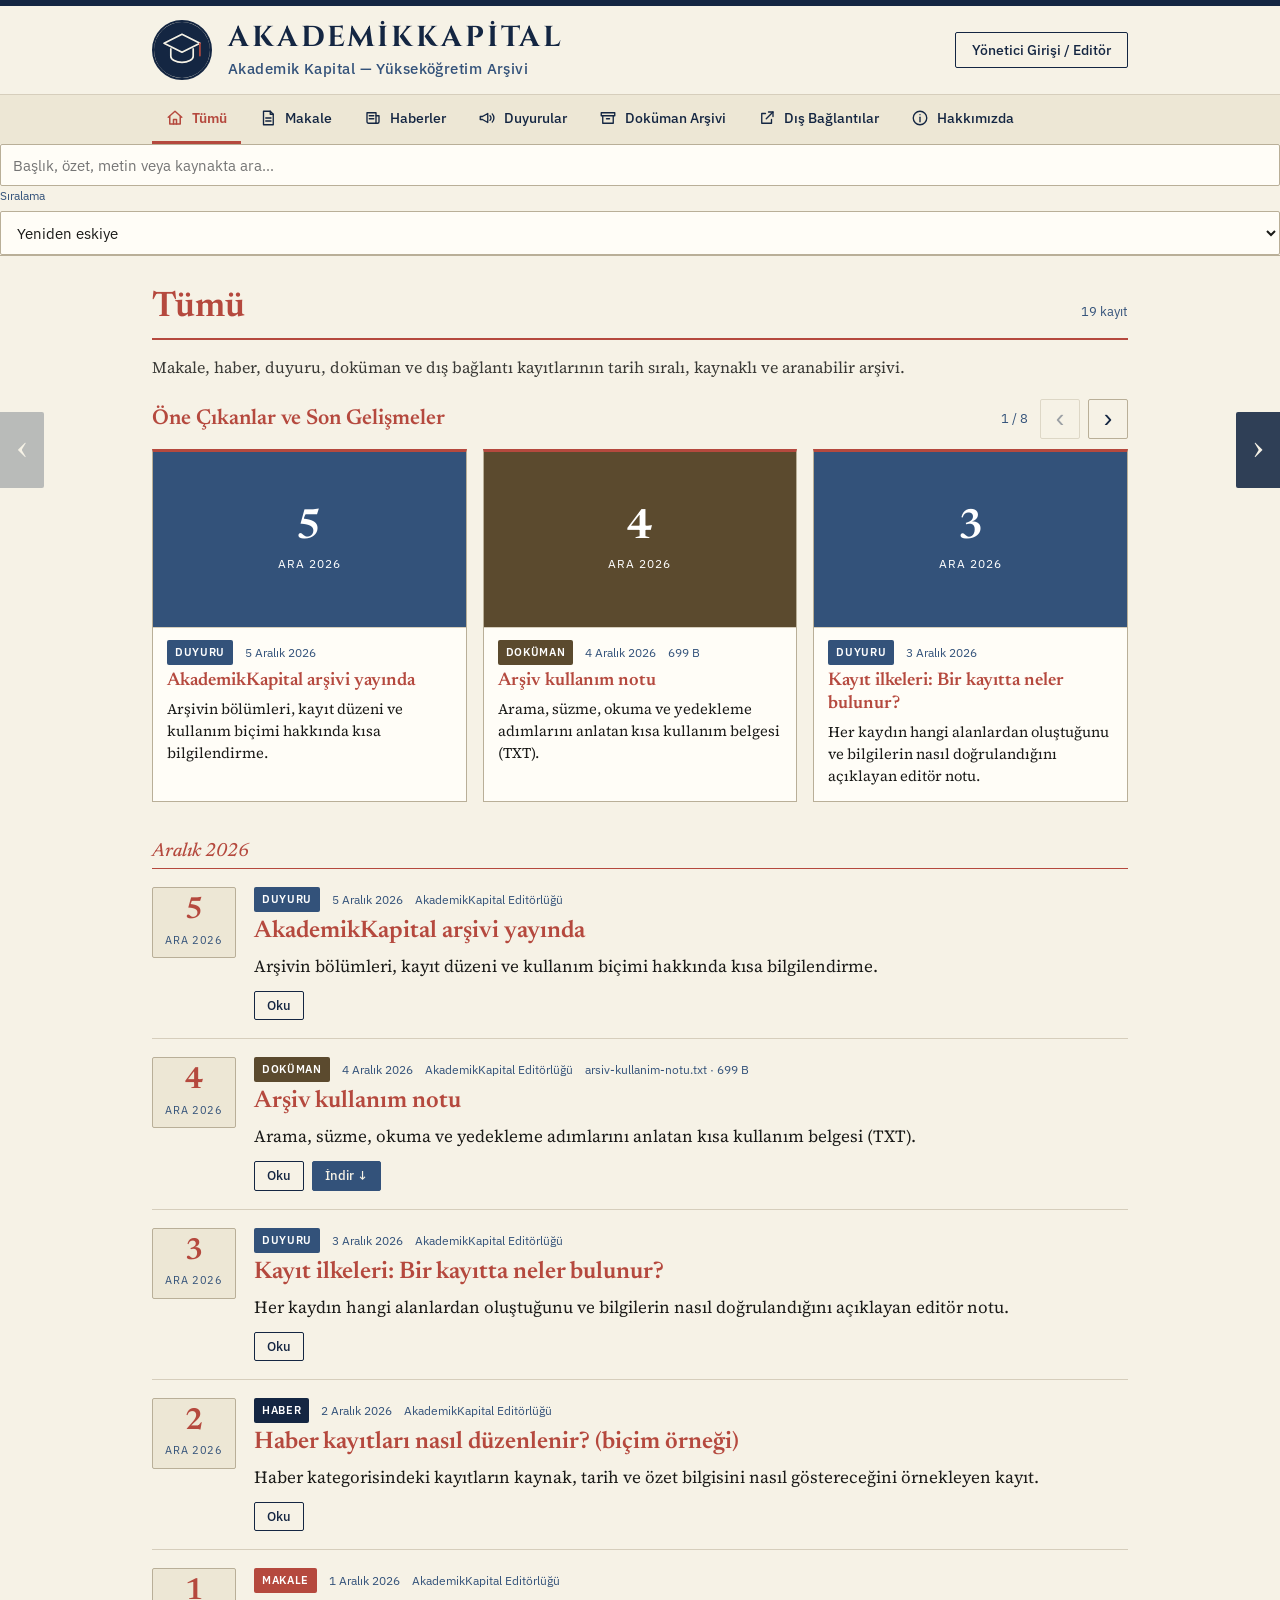
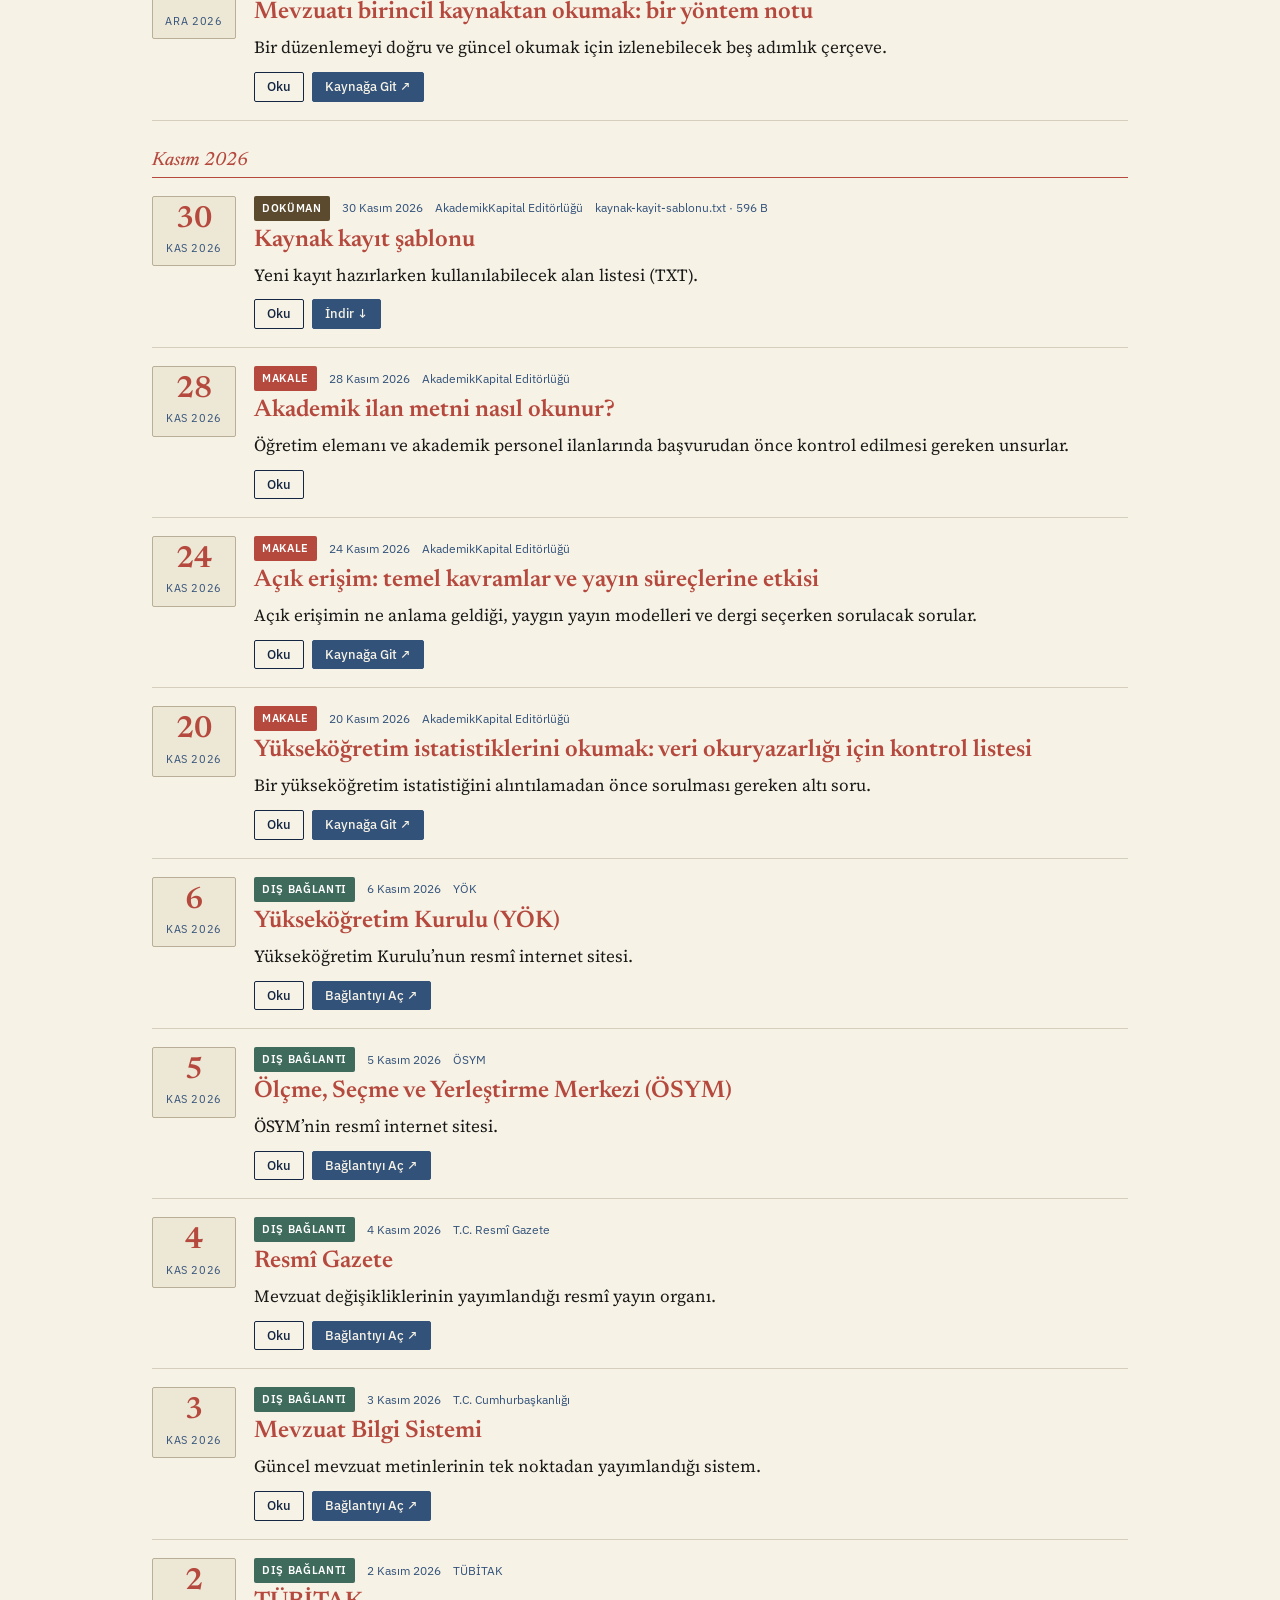
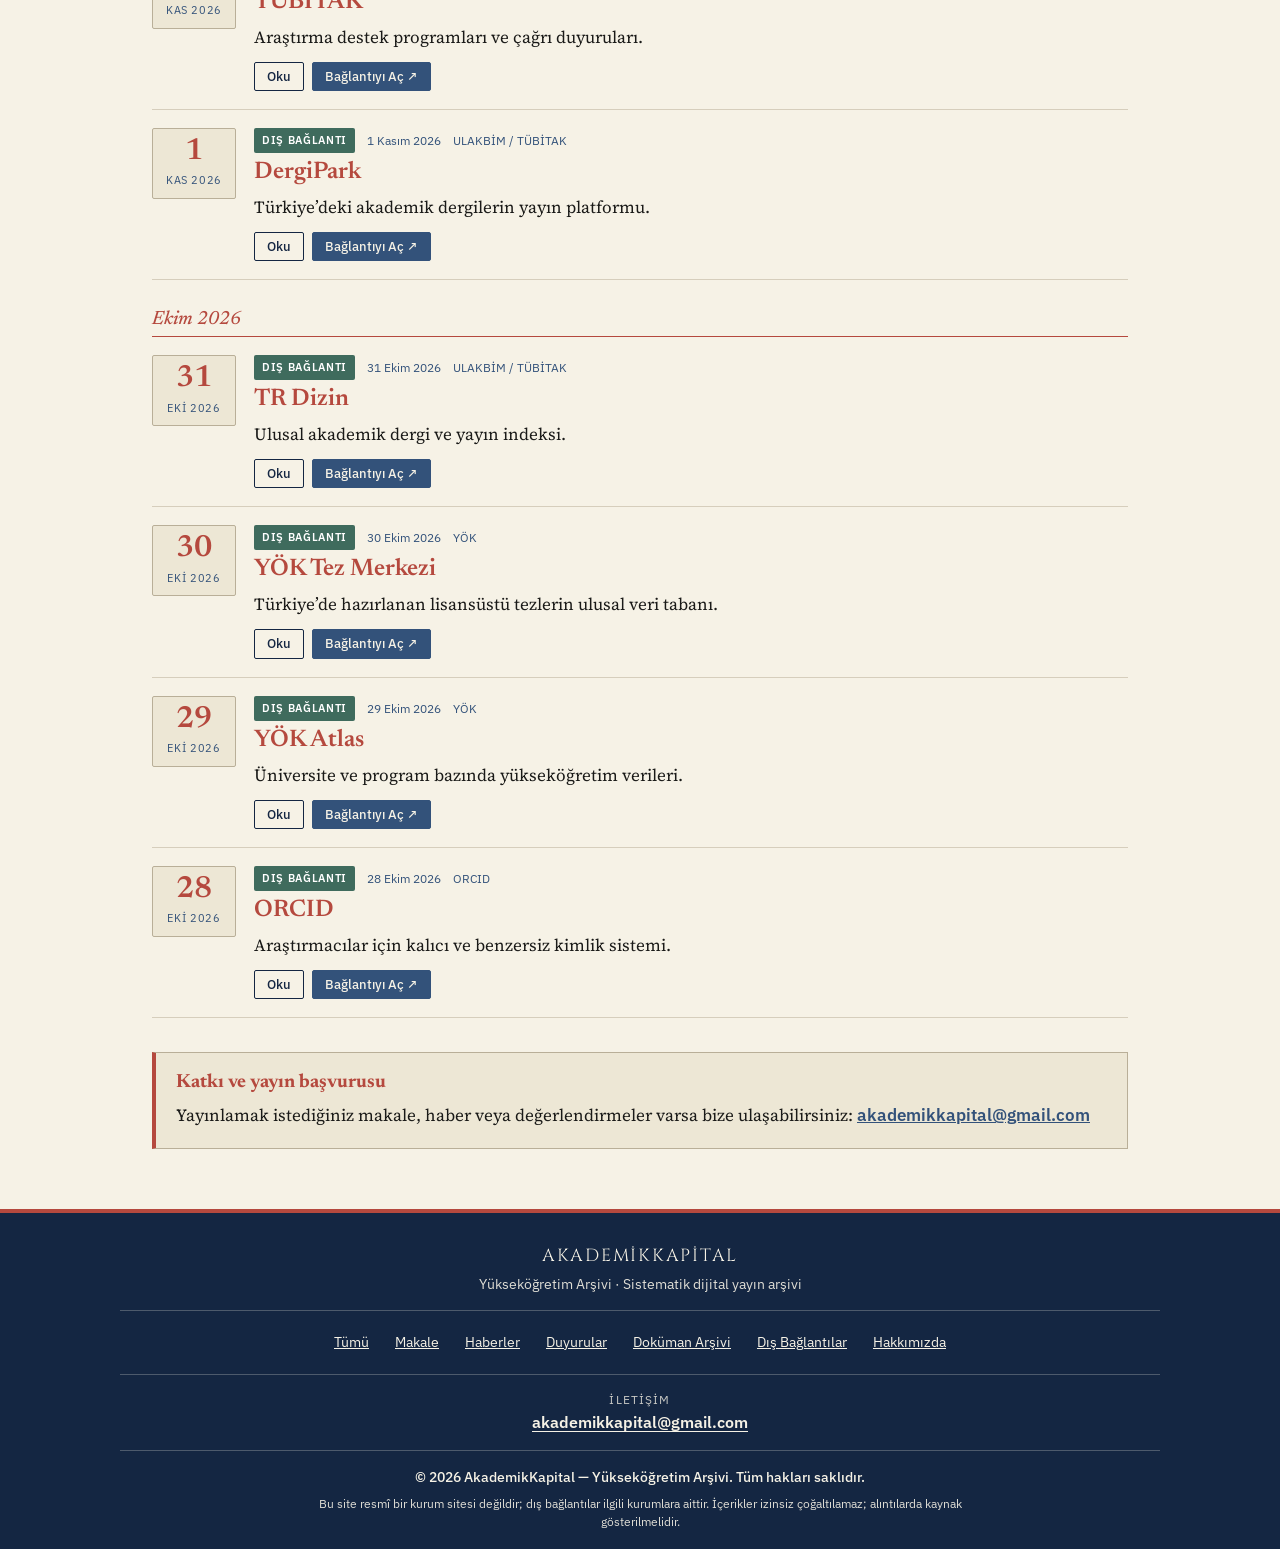
==== index.html @ 2c70e8fa "Update index.html with Google Tag Manager and content changes Updated meta description and removed '" ====
<!DOCTYPE html>
<html lang="tr">

<head>
    <meta charset="UTF-8">
    <meta name="viewport" content="width=device-width, initial-scale=1">
    <title>AkademikKapital — Yükseköğretim Arşivi</title>
    <meta name="description"
        content="Türkiye ve dünyadaki yükseköğretim politikalarını, YÖK ve ÖSYM düzenlemelerini, üniversite verilerini ve akademik kariyer duyurularını bir araya getiren dijital yayın arşivi.">
    <meta name="theme-color" content="#142642">

    <!-- Google Tag Manager & gtag -->
    <script async src="https://www.googletagmanager.com/gtm.js?id=GTM-WHXDFV85"></script>
    <script>
        window.dataLayer = window.dataLayer || [];
        function gtag() { dataLayer.push(arguments); }
        gtag('js', new Date());
        gtag('config', 'GTM-WHXDFV85');
    </script>

    <link rel="preconnect" href="https://fonts.googleapis.com">
    <link rel="preconnect" href="https://fonts.gstatic.com" crossorigin>
    <link
        href="https://fonts.googleapis.com/css2?family=Cinzel:wght@500;600;700&family=IBM+Plex+Sans:wght@400;500;600&family=Newsreader:ital,opsz,wght@0,6..72,400;0,6..72,500;0,6..72,600;0,6..72,700;1,6..72,400;1,6..72,500&family=Source+Serif+4:ital,opsz,wght@0,8..60,400;0,8..60,600;1,8..60,400&display=swap"
        rel="stylesheet">
    <link rel="stylesheet" href="style.css">
</head>

<body>
    <a class="skip-link" href="#main">İçeriğe geç</a>

    <!-- Simge takımı -->
    <svg class="icon-sprite" width="0" height="0" aria-hidden="true" focusable="false">
        <symbol id="i-home" viewBox="0 0 24 24"><path d="M3 11l9-8 9 8"/><path d="M5 10v10h14V10"/><path d="M10 20v-6h4v6"/></symbol>
        <symbol id="i-article" viewBox="0 0 24 24"><path d="M6 3h9l4 4v14H6z"/><path d="M15 3v4h4"/><path d="M9 12h7M9 16h7"/></symbol>
        <symbol id="i-news" viewBox="0 0 24 24"><path d="M4 5h12v14H6a2 2 0 0 1-2-2z"/><path d="M16 9h4v8a2 2 0 0 1-2 2h-2"/><path d="M7 9h6M7 13h6"/></symbol>
        <symbol id="i-announce" viewBox="0 0 24 24"><path d="M3 10v4h3l7 4V6l-7 4z"/><path d="M16 9a4 4 0 0 1 0 6"/><path d="M19 6.5a8 8 0 0 1 0 11"/></symbol>
        <symbol id="i-archive" viewBox="0 0 24 24"><path d="M3 5h18v4H3z"/><path d="M5 9v10h14V9"/><path d="M10 13h4"/></symbol>
        <symbol id="i-link" viewBox="0 0 24 24"><path d="M14 4h6v6"/><path d="M20 4l-9 9"/><path d="M18 14v5H5V6h5"/></symbol>
        <symbol id="i-info" viewBox="0 0 24 24"><circle cx="12" cy="12" r="9"/><path d="M12 11v6"/><path d="M12 7.5v.01"/></symbol>
    </svg>

    <!-- Sabit Üst Alan: Marka + Sosyal + Giriş + Kategori Menüsü + Sabit Arama/Sıralama -->
    <header class="site-header">
        <div class="header-inner">
            <div class="brand">
                <img id="siteLogo" class="brand-logo" alt="AkademikKapital logosu"
                    src="data:image/svg+xml;utf8,%3Csvg xmlns='http://www.w3.org/2000/svg' viewBox='0 0 100 100'%3E%3Crect width='100' height='100' fill='%23142642'/%3E%3Cpath d='M50 22 18 38l32 16 32-16z' fill='none' stroke='%23F6F2E6' stroke-width='3' stroke-linejoin='round'/%3E%3Cpath d='M30 47v14c0 6 9 11 20 11s20-5 20-11V47' fill='none' stroke='%23F6F2E6' stroke-width='3'/%3E%3Cpath d='M82 38v22' stroke='%23B5493E' stroke-width='3' stroke-linecap='round'/%3E%3C/svg%3E">
                <div class="brand-text">
                    <h1 class="brand-title">AKADEMİKKAPİTAL</h1>
                    <p class="brand-sub">Akademik Kapital — Yükseköğretim Arşivi</p>
                </div>
            </div>

            <div class="header-actions">
                <section id="headerSocial" class="social-bar social-bar-header" aria-label="Bizi Takip Edin" hidden>
                    <span class="social-heading">Bizi Takip Edin</span>
                    <div id="headerSocialLinks" class="social-links"></div>
                </section>
                <button id="adminBtn" class="btn btn-outline" type="button">Yönetici Girişi / Editör</button>
                <button id="menuToggle" class="menu-toggle" type="button" aria-label="Menüyü aç/kapat"
                    aria-expanded="false" aria-controls="mainNav">
                    <span></span><span></span><span></span>
                </button>
            </div>
        </div>

        <nav class="main-nav" id="mainNav" aria-label="Kategoriler">
            <ul>
                <li><a href="#tumu" data-filter="tumu"><svg class="nav-icon" aria-hidden="true" focusable="false"><use href="#i-home"/></svg><span>Tümü</span></a></li>
                <li><a href="#makale" data-filter="makale"><svg class="nav-icon" aria-hidden="true" focusable="false"><use href="#i-article"/></svg><span>Makale</span></a></li>
                <li><a href="#haberler" data-filter="haberler"><svg class="nav-icon" aria-hidden="true" focusable="false"><use href="#i-news"/></svg><span>Haberler</span></a></li>
                <li><a href="#duyurular" data-filter="duyurular"><svg class="nav-icon" aria-hidden="true" focusable="false"><use href="#i-announce"/></svg><span>Duyurular</span></a></li>
                <li><a href="#dokuman" data-filter="dokuman"><svg class="nav-icon" aria-hidden="true" focusable="false"><use href="#i-archive"/></svg><span>Doküman Arşivi</span></a></li>
                <li><a href="#baglanti" data-filter="baglanti"><svg class="nav-icon" aria-hidden="true" focusable="false"><use href="#i-link"/></svg><span>Dış Bağlantılar</span></a></li>
                <li><a href="#hakkimizda" data-filter="hakkimizda"><svg class="nav-icon" aria-hidden="true" focusable="false"><use href="#i-info"/></svg><span>Hakkımızda</span></a></li>
            </ul>
        </nav>

        <!-- Üst kısımda sabit arama ve sıralama çubuğu -->
        <div class="header-searchbar" role="region" aria-label="Hızlı arama ve sıralama">
            <div class="header-searchbar-inner">
                <label class="search">
                    <span class="sr-only">Arşivde ara</span>
                    <input id="searchInput" type="search" placeholder="Başlık, özet, metin veya kaynakta ara…"
                        autocomplete="off">
                </label>
                <label class="sort">
                    <span>Sıralama</span>
                    <select id="sortSelect">
                        <option value="desc">Yeniden eskiye</option>
                        <option value="asc">Eskiden yeniye</option>
                    </select>
                </label>
            </div>
        </div>
    </header>

    <div id="storageWarning" class="storage-warning" role="status" hidden>
        Tarayıcı depolaması kullanılamıyor (özel gezinti olabilir). Yaptığınız değişiklikler sayfa kapatılınca kaybolur.
    </div>

    <noscript>
        <p class="storage-warning">Bu arşivi görüntülemek için tarayıcınızda JavaScript etkin olmalıdır.</p>
    </noscript>

    <main id="main" class="page">
        <!-- Arşiv görünümü -->
        <section id="viewArchive" aria-labelledby="listTitle">
            <div class="section-head">
                <h2 id="listTitle">Tümü</h2>
                <span id="listCount" class="count" aria-live="polite"></span>
            </div>
            <p id="listDesc" class="section-desc"></p>

            <!-- Ana sayfa: öne çıkanlar / son gelişmeler -->
            <section id="featured" class="featured" aria-labelledby="featuredTitle" hidden>
                <div class="featured-head">
                    <h3 id="featuredTitle">Öne Çıkanlar ve Son Gelişmeler</h3>
                    <div class="featured-nav">
                        <span id="featuredPos" class="featured-pos"></span>
                        <button type="button" id="featPrev" class="icon-btn" aria-label="Önceki kayıtlar"
                            aria-controls="featuredTrack">‹</button>
                        <button type="button" id="featNext" class="icon-btn" aria-label="Sonraki kayıtlar"
                            aria-controls="featuredTrack">›</button>
                    </div>
                </div>
                <div id="featuredTrack" class="featured-track" role="region"
                    aria-label="En son kayıtlar; yatay kaydırılabilir" tabindex="0"></div>
            </section>

            <div id="yearChips" class="chips" role="group" aria-label="Yıla göre filtrele"></div>

            <div id="contentList" class="content-list"></div>

            <p id="emptyState" class="empty" hidden>Bu görünümde gösterilecek kayıt bulunamadı.</p>

            <!-- Makale / Haberler / Tümü görünümlerinin altındaki çağrı -->
            <aside id="ctaPublish" class="cta" aria-labelledby="ctaTitle" hidden>
                <h3 id="ctaTitle">Katkı ve yayın başvurusu</h3>
                <p>Yayınlamak istediğiniz makale, haber veya değerlendirmeler varsa bize ulaşabilirsiniz:
                    <a href="mailto:akademikkapital@gmail.com?subject=Yay%C4%B1n%20talebi">akademikkapital@gmail.com</a></p>
            </aside>
        </section>

        <!-- Hakkımızda görünümü -->
        <section id="viewAbout" class="about" aria-labelledby="aboutTitle" hidden>
            <div class="section-head">
                <h2 id="aboutTitle">Hakkımızda</h2>
            </div>
            <p class="about-lead">AkademikKapital; Türkiye ve dünyadaki yükseköğretim politikalarını, YÖK ve ÖSYM
                düzenlemelerini, üniversite verilerini, akademik kariyer duyurularını ve derinlikli araştırma
                dosyalarını bir araya getiren sistematik bir dijital yayın arşividir. Yükseköğretim alanındaki mevzuat
                değişikliklerini, istatistiksel verileri ve küresel politika eğilimlerini birincil kaynaklara dayanarak
                inceler; karmaşık metinleri akademi mensupları, lisansüstü araştırmacılar ve öğrenciler için anlaşılır,
                doğrulanmış ve kalıcı bir referans kaynağına dönüştürürüz.</p>

            <h3 class="about-heading">Amaç ve kapsam</h3>
            <p class="about-text">Arşivin amacı, dağınık hâlde yayımlanan yükseköğretim bilgisini tarih sırasıyla,
                kaynağıyla birlikte ve sonradan da bulunabilecek biçimde saklamaktır. Kapsamımız; yükseköğretim
                mevzuatı ve kurumsal duyurular, sınav ve yerleştirme süreçleri, üniversite ve akademik personel
                ilanları, araştırma destek çağrıları, akademik yayın süreçleri ile açık erişim ve veri okuryazarlığı
                konularını içerir.</p>

            <h3 class="about-heading">Yayın ilkeleri</h3>
            <ol class="principles">
                <li><strong>Birincil kaynak önceliği.</strong> Mevzuat, duyuru ve veriler için önce Resmî Gazete,
                    ilgili kurumun resmî sayfası veya özgün veri tablosu esas alınır.</li>
                <li><strong>Kaynağın açıkça belirtilmesi.</strong> Her kayıtta kaynak veya kurum adı ve mümkün olduğunda
                    ilgili bağlantı yer alır.</li>
                <li><strong>Kronolojik ve kalıcı düzen.</strong> Kayıtlar tarih sırasıyla korunur; yeni içerik eklenmesi
                    mevcut kayıtları ortadan kaldırmaz.</li>
                <li><strong>Olgu ile yorumun ayrılması.</strong> Resmî metne ait bilgiler, editör yorumundan ayrı
                    sunulur.</li>
                <li><strong>Editoryal şeffaflık ve doğrulama.</strong> Kayıtlar birincil kaynak, tarih ve bağlam
                    doğrulamasıyla arşivlenir.</li>
            </ol>

            <h3 class="about-heading">Arşiv bölümleri</h3>
            <div class="about-grid">
                <article>
                    <h4>Makale</h4>
                    <p>Politika, mevzuat ve yöntem üzerine derinlikli incelemeler ile okuma rehberleri.</p>
                </article>
                <article>
                    <h4>Haberler</h4>
                    <p>Yükseköğretim gündemindeki gelişmelerin kaynaklı ve kısa kayıtları.</p>
                </article>
                <article>
                    <h4>Duyurular</h4>
                    <p>Arşive ilişkin bildirimler, akademik kariyer ve çağrı duyuruları.</p>
                </article>
                <article>
                    <h4>Doküman Arşivi</h4>
                    <p>İndirilebilir araştırma dosyaları, veri setleri, şablonlar ve belgeler.</p>
                </article>
                <article>
                    <h4>Dış Bağlantılar</h4>
                    <p>Birincil kaynaklara ve resmî kurumlara yönlendiren doğrulanmış bağlantılar.</p>
                </article>
            </div>

            <h3 class="about-heading">Bir kayıtta neler bulunur?</h3>
            <p class="about-text">Her kayıt; yayın tarihi, kategori, başlık ve kısa özetin yanı sıra isteğe bağlı olarak
                kaynak/kurum adı, görsel, tam metin, ilgili bağlantı veya indirilebilir belge ile “Referanslar ve notlar”
                bölümünü içerir. Okuyucu penceresi bu bilgileri aynı düzende gösterir.</p>

            <h3 class="about-heading">İletişim ve katkı</h3>
            <p class="about-text">Arşive makale, haber, değerlendirme, belge veya düzeltme önerisi iletmek isteyenler bize
                e-posta ile ulaşabilir: <a href="mailto:akademikkapital@gmail.com">akademikkapital@gmail.com</a>.
                Gönderilen metinler kaynak ve doğruluk açısından incelenir; yayımlanması editör değerlendirmesine
                bağlıdır.</p>

            <aside class="notice" aria-label="Sorumluluk notu">
                <strong>Sorumluluk notu.</strong> AkademikKapital resmî bir kamu kurumu sitesi değildir. Burada yer alan
                bilgiler bilgilendirme amaçlıdır; bağlayıcı metin her zaman ilgili kurumun yayımladığı resmî belgedir.
                Başvuru, mevzuat ve tarih bilgileri için lütfen kaynak bağlantılarını esas alın.
            </aside>
        </section>
    </main>

    <!-- Sabit sağ/sol bölüm okları -->
    <nav class="edge-nav" aria-label="Bölümler arası geçiş">
        <button type="button" id="edgePrev" class="edge-btn edge-prev" aria-label="Önceki bölüm"><span
                aria-hidden="true">‹</span></button>
        <button type="button" id="edgeNext" class="edge-btn edge-next" aria-label="Sonraki bölüm"><span
                aria-hidden="true">›</span></button>
    </nav>

    <footer class="site-footer">
        <div class="footer-inner">
            <section class="footer-block footer-brand" aria-label="Kurum">
                <p class="footer-title">AKADEMİKKAPİTAL</p>
                <p class="footer-desc">Yükseköğretim Arşivi · Sistematik dijital yayın arşivi</p>
            </section>

            <nav class="footer-block" aria-label="Alt menü">
                <ul class="footer-links">
                    <li><a href="#tumu">Tümü</a></li>
                    <li><a href="#makale">Makale</a></li>
                    <li><a href="#haberler">Haberler</a></li>
                    <li><a href="#duyurular">Duyurular</a></li>
                    <li><a href="#dokuman">Doküman Arşivi</a></li>
                    <li><a href="#baglanti">Dış Bağlantılar</a></li>
                    <li><a href="#hakkimizda">Hakkımızda</a></li>
                </ul>
            </nav>

            <section id="footerSocial" class="footer-block footer-social-block" aria-label="Bizi Takip Edin" hidden>
                <p class="footer-label">Bizi Takip Edin</p>
                <div id="footerSocialLinks" class="social-links social-links-footer"></div>
            </section>

            <section class="footer-block footer-contact" aria-label="İletişim">
                <p class="footer-label">İletişim</p>
                <p><a href="mailto:akademikkapital@gmail.com">akademikkapital@gmail.com</a></p>
            </section>
        </div>
        <p class="footer-rights">© <span id="year"></span> AkademikKapital — Yükseköğretim Arşivi. Tüm hakları saklıdır.</p>
        <p class="footer-note">Bu site resmî bir kurum sitesi değildir; dış bağlantılar ilgili kurumlara aittir.
            İçerikler izinsiz çoğaltılamaz; alıntılarda kaynak gösterilmelidir.</p>
    </footer>

    <!-- Okuyucu penceresi -->
    <dialog id="readerDialog" class="dialog dialog-md" aria-labelledby="readerTitle">
        <article class="dialog-shell">
            <div class="dialog-head">
                <span id="readerBadge" class="badge"></span>
                <button type="button" class="icon-btn" data-close aria-label="Kapat">×</button>
            </div>
            <div class="dialog-scroll">
                <h2 id="readerTitle" class="reader-title"></h2>
                <p id="readerMeta" class="reader-meta"></p>
                <figure id="readerFigure" class="reader-figure" hidden>
                    <img id="readerImage" alt="">
                    <figcaption id="readerCaption" hidden></figcaption>
                </figure>
                <p id="readerLead" class="reader-lead" hidden></p>
                <div id="readerBody" class="reader-body"></div>
                <div id="readerExtra" class="reader-extra"></div>
                <section id="readerNotes" class="reader-notes" hidden aria-labelledby="readerNotesTitle">
                    <h3 id="readerNotesTitle">Referanslar ve notlar</h3>
                    <ol id="readerNotesList"></ol>
                </section>
                <dl id="readerInfo" class="info-list"></dl>
            </div>
        </article>
    </dialog>

    <!-- Giriş penceresi -->
    <dialog id="loginDialog" class="dialog dialog-sm" aria-labelledby="loginTitle">
        <form id="loginForm" class="dialog-shell" novalidate>
            <div class="dialog-head">
                <h2 id="loginTitle">Yönetici Girişi</h2>
                <button type="button" class="icon-btn" data-close aria-label="Kapat">×</button>
            </div>
            <div class="dialog-scroll">
                <p class="muted">Editör paneline erişmek için e-posta ve şifrenizi girin.</p>
                <label class="field">
                    <span>E-posta</span>
                    <input type="email" id="loginEmail" autocomplete="username" required>
                </label>
                <label class="field">
                    <span>Şifre</span>
                    <div class="pw-wrap">
                        <input type="password" id="loginPassword" autocomplete="current-password" required>
                        <button type="button" id="togglePw" class="btn-link">Göster</button>
                    </div>
                </label>
                <p id="loginError" class="form-error" role="alert" hidden></p>
                <div class="form-actions">
                    <button type="submit" class="btn btn-primary">Giriş Yap</button>
                </div>
            </div>
        </form>
    </dialog>

    <!-- Yönetici / Editör paneli -->
    <dialog id="adminDialog" class="dialog dialog-lg" aria-labelledby="adminTitle">
        <div class="dialog-shell">
            <div class="dialog-head">
                <div class="editor-head-status">
                    <h2 id="adminTitle">Editör Paneli</h2>
                    <span id="autosaveStatus" class="autosave-badge" aria-live="polite">Otomatik kayıt aktif</span>
                </div>
                <div class="head-actions">
                    <button type="button" id="logoutBtn" class="btn btn-small btn-outline">Çıkış Yap</button>
                    <button type="button" class="icon-btn" data-close aria-label="Kapat">×</button>
                </div>
            </div>

            <div class="tabs" role="tablist">
                <button type="button" role="tab" class="tab is-active" data-tab="list"
                    aria-selected="true">İçerikler</button>
                <button type="button" role="tab" class="tab" data-tab="form" aria-selected="false" id="formTabBtn">Yeni
                    / Düzenle</button>
                <button type="button" role="tab" class="tab" data-tab="import" aria-selected="false">Dış Yazı
                    Al</button>
                <button type="button" role="tab" class="tab" data-tab="settings" aria-selected="false">Ayarlar</button>
            </div>

            <div class="dialog-scroll">
                <!-- İçerik listesi -->
                <section id="tabList" class="tab-panel">
                    <div class="admin-toolbar">
                        <select id="adminFilter" aria-label="Kategoriye göre filtrele">
                            <option value="all">Tüm kategoriler</option>
                            <option value="makale">Makale</option>
                            <option value="haberler">Haberler</option>
                            <option value="duyurular">Duyurular</option>
                            <option value="dokuman">Doküman Arşivi</option>
                            <option value="baglanti">Dış Bağlantılar</option>
                        </select>
                        <input type="search" id="adminSearch" placeholder="Başlıkta ara…" aria-label="Başlıkta ara">
                        <button type="button" id="newItemBtn" class="btn btn-primary">+ Yeni İçerik</button>
                    </div>
                    <p id="adminCount" class="muted"></p>
                    <ul id="adminList" class="admin-list"></ul>
                </section>

                <!-- Form -->
                <section id="tabForm" class="tab-panel" hidden>
                    <form id="itemForm" novalidate>
                        <h3 id="formHeading" class="panel-heading">Yeni İçerik</h3>
                        <input type="hidden" id="fId">

                        <div class="form-grid">
                            <label class="field">
                                <span>Kategori</span>
                                <select id="fType">
                                    <option value="makale">Makale</option>
                                    <option value="haberler">Haberler</option>
                                    <option value="duyurular">Duyurular</option>
                                    <option value="dokuman">Doküman Arşivi</option>
                                    <option value="baglanti">Dış Bağlantılar</option>
                                </select>
                            </label>
                            <label class="field">
                                <span>Tarih</span>
                                <input type="date" id="fDate" required>
                            </label>
                        </div>

                        <label class="field">
                            <span>Başlık</span>
                            <input type="text" id="fTitle" maxlength="200" required>
                        </label>

                        <label class="field">
                            <span>Kısa özet</span>
                            <textarea id="fSummary" rows="2" maxlength="400"></textarea>
                        </label>

                        <label class="field">
                            <span>İçerik metni</span>
                            <textarea id="fBody" rows="8"></textarea>
                            <small class="hint">Biçim: paragraflar arasında boş satır bırakın. “## Başlık” ara başlık,
                                “- ” ile başlayan satırlar madde listesi, “1. ” ile başlayan satırlar numaralı liste
                                oluşturur.</small>
                        </label>

                        <div id="rowLink" class="form-grid">
                            <label class="field">
                                <span id="urlLabel">İlgili kaynak bağlantısı (isteğe bağlı)</span>
                                <input type="url" id="fUrl" placeholder="https://…">
                            </label>
                            <label class="field">
                                <span>Kaynak / kurum adı</span>
                                <input type="text" id="fSource" maxlength="120">
                            </label>
                        </div>

                        <label class="field">
                            <span>Referanslar ve notlar</span>
                            <textarea id="fNotes" rows="4" maxlength="20000"
                                placeholder="Her satıra bir madde yazın (kaynak künyesi, istatistik notu, tarih vb.)"></textarea>
                        </label>

                        <div id="rowImage" class="field">
                            <span>Kapak görseli / fotoğrafı (başlığın altında, isteğe bağlı)</span>
                            <input type="file" id="fImage" accept="image/*">
                            <p class="hint">JPG, PNG, WebP, GIF, AVIF, SVG, HEIC ve diğer görsel biçimleri yüklenebilir.
                                En fazla <span id="maxImgMb"></span> MB. Görsel, listede küçük resim, okuyucu
                                penceresinde ise ekrana sığacak şekilde otomatik boyutlanarak gösterilir.</p>
                            <div id="imagePreviewBox" class="image-preview" hidden>
                                <img id="imagePreview" alt="Seçilen görselin önizlemesi">
                                <label id="removeImageWrap" class="check" hidden>
                                    <input type="checkbox" id="fImageRemove">
                                    <span>Mevcut görseli kaldır</span>
                                </label>
                            </div>
                        </div>

                        <label class="field">
                            <span>Görsel açıklaması (erişilebilirlik için kısa tanım)</span>
                            <input type="text" id="fImageAlt" maxlength="200">
                        </label>

                        <div id="rowGallery" class="field">
                            <span>Metin içi fotoğraflar (birden fazla)</span>
                            <input type="file" id="fImages" accept="image/*" multiple>
                            <p class="hint">Birden fazla fotoğraf seçebilirsiniz. Her fotoğrafa numara verilir; metinde
                                <code>[[GÖRSEL:1]]</code>, <code>[[GÖRSEL:2]]</code> yazdığınız yerde (ayrı bir satırda)
                                görüntülenir. “Metne ekle” imleç konumuna ekler; “Otomatik yerleştir” eklenmemiş
                                fotoğrafları paragraf aralarına dağıtır. Metinde yer verilmeyen fotoğraflar yazının
                                sonunda gösterilir. En fazla 40 fotoğraf, her biri en çok <span id="maxImgMb2"></span>
                                MB.</p>
                            <div class="gallery-tools">
                                <button type="button" id="autoPlaceImages" class="btn btn-small btn-outline"
                                    disabled>Paragraflar arasına otomatik yerleştir</button>
                            </div>
                            <ul id="galleryList" class="gallery-list"></ul>
                        </div>

                        <div id="rowFile" class="field" hidden>
                            <span>Doküman dosyası</span>
                            <input type="file" id="fFile" accept="*/*">
                            <p class="hint">PDF, PNG, JPG, ZIP, DOCX, XLSX, TXT ve diğer tüm dosya türleri yüklenebilir;
                                yalnızca çalıştırılabilir/virüs riski taşıyan türler (.exe, .bat, .js vb.) engellenir.
                                En fazla <span id="maxMb"></span> (1 GB ve üzeri dosyalar desteklenir). Büyük dosyalar
                                tarayıcının boş depolama alanına bağlıdır; kayıt sırasında birkaç dakika sürebilir,
                                lütfen pencereyi kapatmayın.</p>
                            <p id="currentFile" class="current-file" hidden></p>
                        </div>

                        <p id="formError" class="form-error" role="alert" hidden></p>
                        <div class="form-actions">
                            <button type="submit" class="btn btn-primary">Tamam — Yayına Al</button>
                            <button type="button" id="cancelForm" class="btn btn-outline">Vazgeç</button>
                        </div>
                    </form>
                </section>

                <!-- Dış yazı al ve editasyon -->
                <section id="tabImport" class="tab-panel" hidden>
                    <h3 class="panel-heading">Dış Yazı Al &amp; Editasyonla Forma Aktar</h3>
                    <p class="muted">Başka bir kaynaktan kopyaladığınız ham metni aşağıya yapıştırın. Araç fazla boşlukları
                        ve boş satırları temizler, başlık, özet ve içerik metnini ayırır; sonucu düzenleyip forma
                        aktarabilirsiniz. Ardından kategori ve tarihi kontrol edip Tamam — Yayına Al ile yayınlayın.</p>
                    <label class="field">
                        <span>Ham metin</span>
                        <textarea id="rawText" rows="9" placeholder="Metni buraya yapıştırın…"></textarea>
                    </label>
                    <div class="check-grid">
                        <label class="check"><input type="checkbox" id="optTitle" checked>
                            <span>İlk satırı başlık yap</span></label>
                        <label class="check"><input type="checkbox" id="optSummary" checked>
                            <span>İlk kısa paragrafı özet yap</span></label>
                        <label class="check"><input type="checkbox" id="optUnwrap" checked>
                            <span>Satır sonuyla bölünmüş paragrafları birleştir</span></label>
                        <label class="check"><input type="checkbox" id="optBullets" checked>
                            <span>Madde işaretlerini normalleştir</span></label>
                    </div>
                    <div class="form-actions">
                        <button type="button" id="cleanRawBtn" class="btn btn-primary">Temizle ve Ayır</button>
                        <button type="button" id="resetImportBtn" class="btn btn-outline">Sıfırla</button>
                    </div>

                    <div id="importResult" class="import-result" hidden>
                        <h3 class="panel-heading">Düzenlenebilir sonuç</h3>
                        <p id="impStats" class="hint"></p>
                        <label class="field">
                            <span>Başlık</span>
                            <input type="text" id="impTitle" maxlength="200">
                        </label>
                        <label class="field">
                            <span>Kısa özet</span>
                            <textarea id="impSummary" rows="2" maxlength="400"></textarea>
                        </label>
                        <label class="field">
                            <span>İçerik metni</span>
                            <textarea id="impBody" rows="10"></textarea>
                        </label>
                        <div class="form-actions">
                            <button type="button" id="sendToFormBtn" class="btn btn-navy">Forma Aktar →</button>
                        </div>
                    </div>
                </section>

                <!-- Ayarlar -->
                <section id="tabSettings" class="tab-panel" hidden>
                    <h3 class="panel-heading">Site Logosu / Profil Fotoğrafı</h3>
                    <div class="logo-setting">
                        <img id="logoPreview" alt="Mevcut logo" class="brand-logo">
                        <div>
                            <input type="file" id="logoInput" accept="image/*">
                            <p class="hint">Yüklenen görsel otomatik olarak küçültülür, otomatik kaydedilir ve başlıkta
                                anında güncellenir.</p>
                            <button type="button" id="logoReset" class="btn btn-small btn-outline">Varsayılan logoya
                                dön</button>
                        </div>
                    </div>

                    <h3 class="panel-heading">Sosyal Medya Bağlantıları</h3>
                    <p class="muted">Bağlantı girilen platformların ikonları üst başlık ve alt bilgide (“Bizi Takip
                        Edin”) görünür; boş bırakılanlar gizlenir. Değişiklikler otomatik kaydedilir.</p>
                    <div class="form-grid">
                        <label class="field">
                            <span>Telegram</span>
                            <input type="url" id="socTelegram" placeholder="https://t.me/…">
                        </label>
                        <label class="field">
                            <span>WhatsApp</span>
                            <input type="url" id="socWhatsApp" placeholder="https://whatsapp.com/channel/…">
                        </label>
                        <label class="field">
                            <span>Instagram</span>
                            <input type="url" id="socInstagram" placeholder="https://instagram.com/…">
                        </label>
                        <label class="field">
                            <span>Threads</span>
                            <input type="url" id="socThreads" placeholder="https://www.threads.net/@…">
                        </label>
                        <label class="field">
                            <span>X (Twitter)</span>
                            <input type="url" id="socX" placeholder="https://x.com/…">
                        </label>
                    </div>
                    <p id="socialError" class="form-error" role="alert" hidden></p>
                    <div class="form-actions">
                        <button type="button" id="saveSocialBtn" class="btn btn-primary">Sosyal Bağlantıları Kaydet</button>
                    </div>

                    <h3 class="panel-heading">Yedekleme</h3>
                    <p class="muted">İçerikler bu tarayıcının depolamasında saklanır. Başka bir cihaza ya da tarayıcıya
                        taşımak veya güvence altına almak için yedek alın. 50 MB’tan büyük dokümanlar yedek dosyasına
                        eklenmez; bunları Doküman Arşivi’nden ayrıca indirip saklayın. İçe aktarma mevcut kayıtları
                        silmez; yalnızca eksik kayıtları ekler.</p>
                    <div class="form-actions">
                        <button type="button" id="exportBtn" class="btn btn-navy">Yedeği İndir (.json)</button>
                        <label class="btn btn-outline file-btn">
                            Yedeği İçe Aktar
                            <input type="file" id="importInput" accept=".json,application/json" hidden>
                        </label>
                    </div>
                </section>
            </div>
        </div>
    </dialog>

    <div id="toast" class="toast" role="status" aria-live="polite" hidden></div>

    <script src="script.js"></script>
</body>

</html>
---- style.css ----
/* ==========================================================
   AKADEMİKKAPİTAL — Yükseköğretim Arşivi
   Sade, kurumsal, yüksek okunabilirlikli tasarım
   ========================================================== */

:root {
  --paper: #F6F2E6;        /* Birincil arka plan (saman kağıdı) */
  --sand: #EDE7D5;         /* İkincil zemin (sıcak kum beyazı) */
  --ink: #1A1A18;          /* Ana metin (antrasit) */
  --pencil-red: #B5493E;   /* Vurgu (kurşun kalem kırmızısı) */
  --navy: #142642;         /* Kurumsal lacivert */
  --archive-blue: #33527A; /* Arşiv mavisi */
  --rule: #D6CEBC;         /* Çizgi rengi */
  --rule-strong: #B9AF98;  /* Belirgin çizgi */

  --font-logo: 'Cinzel', 'Times New Roman', serif;
  --font-head: 'Newsreader', Georgia, serif;
  --font-body: 'Source Serif 4', Georgia, serif;
  --font-ui: 'IBM Plex Sans', system-ui, -apple-system, 'Segoe UI', sans-serif;

  --radius: 2px;
  --max: 1040px;
  --gutter: clamp(16px, 4vw, 32px);
}

*, *::before, *::after { box-sizing: border-box; }

html { -webkit-text-size-adjust: 100%; scroll-behavior: smooth; scroll-padding-top: 130px; }

body {
  margin: 0;
  background: var(--paper);
  color: var(--ink);
  font-family: var(--font-body);
  font-size: 1.0625rem;
  line-height: 1.7;
  min-height: 100vh;
  display: flex;
  flex-direction: column;
}
body.modal-open { overflow: hidden; }

h1, h2, h3, h4 {
  font-family: var(--font-head);
  color: var(--pencil-red);
  line-height: 1.25;
  margin: 0;
}

a { color: var(--archive-blue); }
img { max-width: 100%; }
[hidden] { display: none !important; }

.sr-only {
  position: absolute; width: 1px; height: 1px; padding: 0; margin: -1px;
  overflow: hidden; clip: rect(0,0,0,0); white-space: nowrap; border: 0;
}

.skip-link {
  position: absolute; left: -999px; top: 0;
  background: var(--navy); color: var(--paper);
  padding: 8px 14px; z-index: 100; font-family: var(--font-ui);
}
.skip-link:focus { left: 8px; top: 8px; }

:focus-visible { outline: 3px solid var(--archive-blue); outline-offset: 2px; }

/* ---------- Header ---------- */
.site-header {
  background: var(--paper);
  border-top: 6px solid var(--navy);
  border-bottom: 1px solid var(--rule-strong);
  position: sticky;
  top: 0;
  z-index: 20;
}

.header-inner {
  max-width: var(--max);
  margin: 0 auto;
  padding: 14px var(--gutter);
  display: flex;
  align-items: center;
  justify-content: space-between;
  gap: 16px;
}

.brand { display: flex; align-items: center; gap: 16px; min-width: 0; }

.brand-logo {
  width: 60px; height: 60px;
  border-radius: 50%;
  object-fit: cover;
  border: 2px solid var(--navy);
  background: var(--sand);
  flex: none;
}

.brand-text { min-width: 0; }

.brand-title {
  font-family: var(--font-logo);
  font-weight: 700;
  font-size: clamp(1.15rem, 3.6vw, 1.8rem);
  letter-spacing: 0.1em;
  color: var(--navy);
  line-height: 1.1;
}

.brand-sub {
  margin: 6px 0 0;
  font-family: var(--font-ui);
  font-size: clamp(0.78rem, 2.2vw, 0.92rem);
  letter-spacing: 0.03em;
  font-weight: 500;
  color: var(--archive-blue);
  line-height: 1.3;
}

.header-actions { display: flex; align-items: center; gap: 10px; flex: none; }

/* ---------- Sosyal Medya İkonları ---------- */
.social-bar {
  display: flex;
  align-items: center;
  gap: 8px;
  font-family: var(--font-ui);
}

.social-heading {
  font-size: 0.72rem;
  font-weight: 600;
  letter-spacing: 0.05em;
  text-transform: uppercase;
  color: var(--archive-blue);
  white-space: nowrap;
}

.social-links {
  display: flex;
  flex-wrap: wrap;
  align-items: center;
  gap: 6px;
}

.social-links-footer {
  justify-content: center;
  gap: 10px;
  margin-top: 8px;
}

.social-link {
  width: 34px;
  height: 34px;
  border-radius: var(--radius);
  border: 1px solid var(--navy);
  background: var(--sand);
  color: var(--navy);
  display: inline-flex;
  align-items: center;
  justify-content: center;
  text-decoration: none;
  transition: background .15s, color .15s, border-color .15s;
}

.social-link:hover {
  background: var(--pencil-red);
  border-color: var(--pencil-red);
  color: var(--paper);
}

.social-link svg {
  width: 16px;
  height: 16px;
  fill: currentColor;
  display: block;
}

.social-links-footer .social-link {
  background: rgba(246, 242, 230, 0.1);
  border-color: rgba(246, 242, 230, 0.45);
  color: var(--paper);
}

.social-links-footer .social-link:hover {
  background: var(--pencil-red);
  border-color: var(--pencil-red);
  color: var(--paper);
}

/* ---------- Navigasyon ---------- */
.main-nav { border-top: 1px solid var(--rule); background: var(--sand); }

.main-nav ul {
  list-style: none;
  margin: 0 auto;
  padding: 0 var(--gutter);
  max-width: var(--max);
  display: flex;
  flex-wrap: wrap;
  gap: 0 4px;
}

.main-nav a {
  display: flex;
  align-items: center;
  gap: 8px;
  padding: 11px 14px;
  font-family: var(--font-ui);
  font-weight: 500;
  font-size: 0.9rem;
  color: var(--navy);
  text-decoration: none;
  border-bottom: 3px solid transparent;
}
.main-nav a:hover { color: var(--pencil-red); }
.main-nav a[aria-current="page"] {
  color: var(--pencil-red);
  border-bottom-color: var(--pencil-red);
  font-weight: 600;
}

.menu-toggle {
  display: none;
  width: 44px; height: 44px;
  background: transparent;
  border: 1px solid var(--rule-strong);
  border-radius: var(--radius);
  cursor: pointer;
  padding: 0;
  flex-direction: column;
  align-items: center;
  justify-content: center;
  gap: 5px;
}
.menu-toggle span { display: block; width: 20px; height: 2px; background: var(--navy); }

/* ---------- Butonlar ---------- */
.btn {
  font-family: var(--font-ui);
  font-size: 0.875rem;
  font-weight: 500;
  padding: 9px 16px;
  border-radius: var(--radius);
  border: 1px solid var(--navy);
  background: transparent;
  color: var(--navy);
  cursor: pointer;
  text-decoration: none;
  display: inline-flex;
  align-items: center;
  justify-content: center;
  gap: 6px;
  line-height: 1.2;
  transition: background .15s, color .15s;
}
.btn:hover { background: var(--navy); color: var(--paper); }
.btn-primary { background: var(--navy); color: var(--paper); }
.btn-primary:hover { background: var(--archive-blue); border-color: var(--archive-blue); }
.btn-navy { background: var(--archive-blue); border-color: var(--archive-blue); color: var(--paper); }
.btn-navy:hover { background: var(--navy); border-color: var(--navy); }
.btn-danger { border-color: var(--pencil-red); color: var(--pencil-red); }
.btn-danger:hover { background: var(--pencil-red); color: var(--paper); }
.btn-small { padding: 6px 12px; font-size: 0.8rem; }

.btn-link {
  background: none; border: 0; padding: 0 4px;
  font-family: var(--font-ui); font-size: 0.8rem;
  color: var(--archive-blue); cursor: pointer; text-decoration: underline;
}

.icon-btn {
  width: 36px; height: 36px;
  border: 1px solid var(--rule-strong);
  background: transparent;
  border-radius: var(--radius);
  font-size: 1.4rem; line-height: 1;
  color: var(--navy);
  cursor: pointer;
}
.icon-btn:hover { background: var(--sand); }

body.is-admin #adminBtn { background: var(--pencil-red); border-color: var(--pencil-red); color: #fff; }

/* ---------- Sayfa ---------- */
.page {
  width: 100%;
  max-width: var(--max);
  margin: 0 auto;
  padding: 30px var(--gutter) 60px;
  flex: 1;
}

.section-head {
  display: flex;
  align-items: baseline;
  justify-content: space-between;
  gap: 12px;
  border-bottom: 2px solid var(--pencil-red);
  padding-bottom: 8px;
  margin-bottom: 14px;
}
.section-head h2 { font-size: clamp(1.6rem, 4.5vw, 2.2rem); font-weight: 600; }
.count { font-family: var(--font-ui); font-size: 0.82rem; color: var(--archive-blue); white-space: nowrap; }

.section-desc { margin: 0 0 18px; max-width: 760px; color: #3a3a36; font-size: 1rem; }

.storage-warning {
  background: var(--pencil-red);
  color: #fff;
  font-family: var(--font-ui);
  font-size: 0.85rem;
  text-align: center;
  padding: 8px var(--gutter);
  margin: 0;
}

/* ---------- Ana sayfa: öne çıkanlar kaydırıcısı ---------- */
.featured { margin: 0 0 28px; }
.featured-head { display: flex; align-items: center; justify-content: space-between; gap: 12px; margin-bottom: 10px; }
.featured-head h3 { font-size: 1.35rem; font-weight: 600; }
.featured-nav { display: flex; align-items: center; gap: 8px; flex: none; }
.featured-pos { font-family: var(--font-ui); font-size: 0.8rem; color: var(--archive-blue); margin-right: 4px; }
.featured-nav .icon-btn { width: 40px; height: 40px; font-size: 1.6rem; }
.icon-btn:disabled { opacity: .4; cursor: default; }
.icon-btn:disabled:hover { background: transparent; }

.featured-track {
  position: relative;
  display: flex;
  gap: 16px;
  overflow-x: auto;
  overscroll-behavior-x: contain;
  scroll-snap-type: x mandatory;
  -webkit-overflow-scrolling: touch;
  scrollbar-width: thin;
  padding-bottom: 10px;
}
.feat-card {
  flex: 0 0 calc((100% - 32px) / 3);
  min-width: 0;
  display: flex;
  flex-direction: column;
  background: #FFFDF7;
  border: 1px solid var(--rule-strong);
  border-top: 3px solid var(--pencil-red);
  scroll-snap-align: start;
}
.feat-media {
  display: block;
  width: 100%;
  aspect-ratio: 16 / 9;
  padding: 0;
  margin: 0;
  border: 0;
  border-bottom: 1px solid var(--rule);
  overflow: hidden;
  cursor: pointer;
  background: var(--sand);
}
.feat-placeholder { display: flex; flex-direction: column; align-items: center; justify-content: center; color: #fff; font-family: var(--font-head); }
.ph-day { font-size: 2.6rem; font-weight: 600; line-height: 1; }
.ph-mon { font-family: var(--font-ui); font-size: 0.78rem; letter-spacing: 0.08em; text-transform: uppercase; margin-top: 6px; }
.ph-makale { background: var(--pencil-red); }
.ph-haberler { background: var(--navy); }
.ph-duyurular { background: var(--archive-blue); }
.ph-dokuman { background: #5b4a2e; }
.ph-baglanti { background: #3f6b5d; }
.feat-body { padding: 12px 14px 14px; min-width: 0; }
.feat-title { font-size: 1.15rem; font-weight: 600; margin: 4px 0 6px; overflow-wrap: anywhere; }
.feat-summary {
  margin: 0; font-size: 0.92rem; line-height: 1.5;
  display: -webkit-box; -webkit-line-clamp: 3; -webkit-box-orient: vertical; overflow: hidden;
}

/* ---------- Araç çubuğu ---------- */
.toolbar {
  display: grid;
  grid-template-columns: 1fr auto;
  gap: 12px;
  align-items: end;
  margin-bottom: 14px;
}

input[type="text"], input[type="search"], input[type="email"], input[type="password"],
input[type="url"], input[type="date"], select, textarea {
  width: 100%;
  font-family: var(--font-ui);
  font-size: 0.95rem;
  color: var(--ink);
  background: #FFFDF7;
  border: 1px solid var(--rule-strong);
  border-radius: var(--radius);
  padding: 10px 12px;
}
textarea { resize: vertical; font-family: var(--font-body); font-size: 1rem; line-height: 1.55; }
input[type="file"] { font-family: var(--font-ui); font-size: 0.875rem; width: 100%; }

.sort { display: flex; flex-direction: column; gap: 4px; font-family: var(--font-ui); font-size: 0.75rem; color: var(--archive-blue); }
.sort select { min-width: 170px; }

.chips { display: flex; flex-wrap: wrap; gap: 8px; margin-bottom: 8px; }
.chip {
  font-family: var(--font-ui);
  font-size: 0.8rem;
  padding: 5px 12px;
  border-radius: 999px;
  border: 1px solid var(--rule-strong);
  background: var(--sand);
  color: var(--navy);
  cursor: pointer;
}
.chip[aria-pressed="true"] { background: var(--navy); color: var(--paper); border-color: var(--navy); }

/* ---------- Kronolojik liste ---------- */
.month-heading {
  font-style: italic;
  font-weight: 500;
  font-size: 1.2rem;
  color: var(--pencil-red);
  margin: 28px 0 0;
  padding-bottom: 4px;
  border-bottom: 1px solid var(--pencil-red);
  text-transform: capitalize;
}

.entry {
  display: grid;
  grid-template-columns: 84px 1fr;
  gap: 18px;
  padding: 18px 0;
  border-bottom: 1px solid var(--rule);
}

.entry-date {
  text-align: center;
  background: var(--sand);
  border: 1px solid var(--rule-strong);
  border-radius: var(--radius);
  padding: 8px 4px;
  align-self: start;
  font-family: var(--font-ui);
}
.entry-date .day { display: block; font-family: var(--font-head); font-size: 1.9rem; font-weight: 600; color: var(--pencil-red); line-height: 1; }
.entry-date .mon { display: block; font-size: 0.68rem; letter-spacing: 0.06em; text-transform: uppercase; color: var(--archive-blue); margin-top: 4px; }

/* Kayıt küçük resmi: sütun genişliğine göre kendi boyutunu ayarlar */
.entry.has-thumb { grid-template-columns: 84px minmax(0, 1fr) clamp(130px, 22%, 210px); }
.entry-main { min-width: 0; }
.entry-title, .entry-summary { overflow-wrap: anywhere; }
.entry-thumb {
  display: block;
  width: 100%;
  aspect-ratio: 4 / 3;
  padding: 0;
  margin: 0;
  align-self: start;
  overflow: hidden;
  cursor: pointer;
  background: var(--sand);
  border: 1px solid var(--rule-strong);
  border-radius: var(--radius);
}
.entry-thumb:hover { border-color: var(--navy); }
.thumb-img { display: block; width: 100%; height: 100%; object-fit: cover; }

.entry-meta { display: flex; flex-wrap: wrap; align-items: center; gap: 6px 12px; margin-bottom: 4px; font-family: var(--font-ui); font-size: 0.78rem; color: var(--archive-blue); }

.entry-title { font-size: clamp(1.2rem, 3.2vw, 1.5rem); font-weight: 600; margin: 2px 0; }
.title-link {
  all: unset;
  cursor: pointer;
  color: var(--pencil-red);
  font-family: var(--font-head);
  font-weight: 600;
}
.title-link:hover { color: var(--navy); text-decoration: underline; }
.title-link:focus-visible { outline: 3px solid var(--archive-blue); outline-offset: 2px; }

.entry-summary { margin: 6px 0 10px; color: var(--ink); }
.entry-actions { display: flex; flex-wrap: wrap; gap: 8px; }

.badge {
  display: inline-block;
  font-family: var(--font-ui);
  font-size: 0.7rem;
  font-weight: 600;
  letter-spacing: 0.06em;
  text-transform: uppercase;
  padding: 3px 8px;
  border-radius: var(--radius);
  color: #fff;
  background: var(--archive-blue);
}
.badge-makale { background: var(--pencil-red); }
.badge-haberler { background: var(--navy); }
.badge-duyurular { background: var(--archive-blue); }
.badge-dokuman { background: #5b4a2e; }
.badge-baglanti { background: #3f6b5d; }

.empty { text-align: center; color: var(--archive-blue); font-family: var(--font-ui); padding: 48px 0; }

/* ---------- Hakkımızda ---------- */
.about-lead { font-size: 1.15rem; line-height: 1.75; max-width: 760px; margin-top: 0; }
.about-heading { font-size: 1.4rem; font-weight: 600; margin: 34px 0 10px; padding-bottom: 6px; border-bottom: 1px solid var(--rule-strong); }
.about-text { max-width: 760px; margin: 0 0 8px; }
.principles { max-width: 760px; padding-left: 1.3em; margin: 0; }
.principles li { margin-bottom: 8px; }
.about-grid { display: grid; grid-template-columns: repeat(auto-fit, minmax(210px, 1fr)); gap: 14px; margin-top: 6px; }
.about-grid article { background: var(--sand); border: 1px solid var(--rule-strong); border-top: 3px solid var(--pencil-red); padding: 14px 16px; }
.about-grid h4 { font-size: 1.2rem; margin-bottom: 6px; }
.about-grid p { margin: 0; font-size: 0.95rem; line-height: 1.55; }

.notice {
  margin-top: 34px;
  max-width: 760px;
  background: var(--sand);
  border: 1px solid var(--rule-strong);
  border-left: 4px solid var(--pencil-red);
  padding: 12px 16px;
  font-size: 0.95rem;
}

/* ---------- Footer ---------- */
.site-footer {
  background: var(--navy);
  color: var(--paper);
  padding: 26px var(--gutter) 18px;
  font-family: var(--font-ui);
  font-size: 0.85rem;
}
/* Footer: tek sütun, alt alta düzenli bloklar */
.footer-inner {
  max-width: var(--max);
  margin: 0 auto;
  display: flex;
  flex-direction: column;
  align-items: center;
  text-align: center;
}
.footer-block { width: 100%; padding: 16px 0; border-bottom: 1px solid rgba(246, 242, 230, .25); }
.footer-block:first-child { padding-top: 4px; }
.site-footer p { margin: 0; line-height: 1.5; }
.footer-title { font-family: var(--font-logo); letter-spacing: 0.1em; font-size: 1.1rem; margin-bottom: 4px !important; }
.footer-desc { opacity: .9; }
.footer-links { list-style: none; margin: 0; padding: 0; display: flex; flex-wrap: wrap; justify-content: center; gap: 8px 22px; }
.footer-links a { display: inline-block; padding: 4px 2px; }
.footer-label { font-size: 0.72rem; letter-spacing: 0.1em; text-transform: uppercase; opacity: .8; margin-bottom: 2px !important; }
.site-footer a { color: var(--paper); }
.footer-rights { max-width: var(--max); margin: 16px auto 0 !important; text-align: center; font-weight: 500; }
.footer-note {
  max-width: 720px;
  margin: 6px auto 0 !important;
  text-align: center;
  font-size: 0.78rem;
  opacity: .9;
}

/* ---------- Diyaloglar ---------- */
.dialog {
  border: 1px solid var(--rule-strong);
  border-top: 5px solid var(--navy);
  border-radius: var(--radius);
  background: var(--paper);
  color: var(--ink);
  padding: 0;
  box-shadow: 0 18px 60px rgba(20, 38, 66, .35);
  max-height: 92vh;
}
.dialog::backdrop { background: rgba(20, 38, 66, .55); }
.dialog-sm { width: min(420px, 94vw); }
.dialog-md { width: min(780px, 94vw); }
.dialog-lg { width: min(980px, 96vw); height: min(780px, 92vh); }

.dialog-shell { display: flex; flex-direction: column; max-height: 92vh; height: 100%; }
.dialog-head {
  display: flex; align-items: center; justify-content: space-between; gap: 12px;
  padding: 14px 20px;
  border-bottom: 1px solid var(--rule-strong);
  background: var(--sand);
}
.dialog-head h2 { font-size: 1.4rem; }
.head-actions { display: flex; align-items: center; gap: 8px; }
.dialog-scroll { padding: 22px; overflow-y: auto; flex: 1; }

.reader-title { font-size: clamp(1.6rem, 4.5vw, 2.1rem); margin-bottom: 6px; }
.reader-meta { font-family: var(--font-ui); font-size: 0.82rem; color: var(--archive-blue); margin: 0 0 16px; padding-bottom: 12px; border-bottom: 1px solid var(--rule); }
.reader-figure { margin: 0 0 18px; border: 1px solid var(--rule-strong); background: var(--sand); }
.reader-figure img {
  display: block;
  width: 100%;
  height: auto;
  max-height: min(60vh, 520px);
  object-fit: contain;
  background: var(--sand);
}
.reader-figure figcaption {
  font-family: var(--font-ui);
  font-size: 0.8rem;
  color: var(--archive-blue);
  padding: 8px 12px;
  border-top: 1px solid var(--rule);
}
.reader-lead {
  font-style: italic;
  font-size: 1.1rem;
  margin: 0 0 18px;
  padding-left: 14px;
  border-left: 3px solid var(--pencil-red);
}
.reader-body p { margin: 0 0 1em; }
.reader-body ul, .reader-body ol { margin: 0 0 1em; padding-left: 1.4em; }
.reader-body li { margin-bottom: 4px; }
.reader-h { font-size: 1.25rem; margin: 1.4em 0 0.5em; }
.reader-extra { margin-top: 20px; display: grid; gap: 14px; }
.file-card {
  display: flex; flex-wrap: wrap; align-items: center; justify-content: space-between; gap: 10px;
  background: var(--sand); border: 1px solid var(--rule-strong); padding: 12px 14px;
  font-family: var(--font-ui); font-size: 0.88rem;
}
.file-card strong { word-break: break-all; }
.file-card .file-label { display: block; font-size: 0.72rem; letter-spacing: 0.05em; text-transform: uppercase; color: var(--archive-blue); margin-bottom: 2px; }
.reader-img { border: 1px solid var(--rule-strong); border-radius: var(--radius); max-height: 420px; object-fit: contain; background: var(--sand); width: 100%; }

.reader-notes { margin-top: 26px; padding-top: 14px; border-top: 2px solid var(--pencil-red); }
.reader-notes h3 { font-size: 1.15rem; margin-bottom: 8px; }
.reader-notes ol { margin: 0; padding-left: 1.5em; font-size: 0.95rem; line-height: 1.55; }
.reader-notes li { margin-bottom: 6px; word-break: break-word; }

.info-list {
  margin: 24px 0 0;
  display: grid;
  grid-template-columns: max-content 1fr;
  gap: 4px 16px;
  font-family: var(--font-ui);
  font-size: 0.8rem;
  border-top: 1px solid var(--rule-strong);
  padding-top: 12px;
}
.info-list dt { color: var(--archive-blue); font-weight: 600; }
.info-list dd { margin: 0; }

/* ---------- Formlar ---------- */
.field { display: flex; flex-direction: column; gap: 5px; margin-bottom: 14px; }
.field > span { font-family: var(--font-ui); font-size: 0.8rem; font-weight: 600; color: var(--navy); }
.form-grid { display: grid; grid-template-columns: 1fr 1fr; gap: 0 16px; }
.hint { font-family: var(--font-ui); font-size: 0.78rem; color: var(--archive-blue); margin: 4px 0 0; }
.muted { font-family: var(--font-ui); font-size: 0.85rem; color: var(--archive-blue); }
.form-error { font-family: var(--font-ui); font-size: 0.85rem; color: #8f2f26; background: #b5493e1a; border-left: 3px solid var(--pencil-red); padding: 8px 12px; margin: 0 0 14px; }
.form-actions { display: flex; flex-wrap: wrap; gap: 10px; margin-top: 6px; }
.pw-wrap { display: flex; align-items: center; gap: 8px; }
.current-file { font-family: var(--font-ui); font-size: 0.82rem; background: var(--sand); border: 1px dashed var(--rule-strong); padding: 6px 10px; margin: 8px 0 0; }
.panel-heading { font-size: 1.3rem; margin: 6px 0 14px; }
.panel-heading:not(:first-child) { margin-top: 30px; }
.file-btn { cursor: pointer; }
.image-preview { margin-top: 8px; display: flex; gap: 14px; align-items: flex-start; flex-wrap: wrap; }
.image-preview img {
  width: 220px; max-width: 100%; height: auto; max-height: 160px;
  object-fit: contain; border: 1px solid var(--rule-strong); background: var(--sand);
}
.check { display: flex; align-items: center; gap: 8px; font-family: var(--font-ui); font-size: 0.85rem; }
.check input { width: auto; }
.file-btn:focus-within { outline: 3px solid var(--archive-blue); outline-offset: 2px; }

/* ---------- Sekmeler ve yönetim listesi ---------- */
.tabs { display: flex; gap: 4px; padding: 0 20px; border-bottom: 1px solid var(--rule-strong); background: var(--sand); overflow-x: auto; }
.tab {
  font-family: var(--font-ui); font-size: 0.88rem; font-weight: 500;
  padding: 11px 16px; background: none; border: 0; border-bottom: 3px solid transparent;
  color: var(--navy); cursor: pointer; white-space: nowrap;
}
.tab.is-active { color: var(--pencil-red); border-bottom-color: var(--pencil-red); font-weight: 600; }

.admin-toolbar { display: grid; grid-template-columns: 200px 1fr auto; gap: 10px; margin-bottom: 8px; }
.admin-list { list-style: none; margin: 0; padding: 0; }
.admin-row {
  display: grid; grid-template-columns: 1fr auto; gap: 8px 14px; align-items: center;
  padding: 12px 0; border-bottom: 1px solid var(--rule);
}
.admin-row-title { font-family: var(--font-head); font-size: 1.1rem; font-weight: 600; color: var(--pencil-red); margin: 4px 0 0; word-break: break-word; }
.admin-row-meta { display: flex; flex-wrap: wrap; align-items: center; gap: 8px; font-family: var(--font-ui); font-size: 0.76rem; color: var(--archive-blue); }
.admin-row-actions { display: flex; gap: 8px; }

.logo-setting { display: flex; gap: 20px; align-items: center; flex-wrap: wrap; }
.logo-setting .brand-logo { width: 96px; height: 96px; }

/* ---------- Bildirim ---------- */
.toast {
  position: fixed; left: 50%; bottom: 24px; transform: translateX(-50%);
  background: var(--navy); color: var(--paper);
  font-family: var(--font-ui); font-size: 0.88rem;
  padding: 11px 20px; border-radius: var(--radius);
  box-shadow: 0 6px 24px rgba(0,0,0,.25);
  z-index: 200; max-width: 92vw; text-align: center;
}

/* ---------- Duyarlı (responsive) ---------- */
@media (max-width: 980px) {
  .social-bar-header .social-heading { display: none; }
}

@media (max-width: 860px) {
  .feat-card { flex-basis: calc((100% - 16px) / 2); }
  html { scroll-padding-top: 90px; }
  .menu-toggle { display: flex; }
  .main-nav { display: none; }
  .main-nav.open { display: block; }
  .main-nav ul { flex-direction: column; padding-top: 6px; padding-bottom: 6px; }
  .main-nav a { border-bottom: 0; border-left: 3px solid transparent; padding: 11px 12px; }
  .main-nav a[aria-current="page"] { border-left-color: var(--pencil-red); }
}

@media (max-width: 640px) {
  .header-inner { flex-wrap: wrap; }
  .header-actions { width: 100%; justify-content: space-between; flex-wrap: wrap; }
  .social-bar-header { order: 3; width: 100%; justify-content: flex-start; padding-top: 4px; }
  .social-bar-header .social-heading { display: inline; }
  .feat-card { flex-basis: 86%; }
  .featured-pos { display: none; }
  body { font-size: 1rem; }
  .header-inner { padding-top: 10px; padding-bottom: 10px; }
  .brand { gap: 10px; }
  .brand-logo { width: 46px; height: 46px; }
  #adminBtn { font-size: 0; padding: 0; width: 44px; height: 44px; position: relative; }
  #adminBtn::before { content: '⚙'; font-size: 1.25rem; }
  .toolbar { grid-template-columns: 1fr; }
  .sort select { min-width: 0; width: 100%; }
  .entry, .entry.has-thumb { grid-template-columns: 1fr; gap: 10px; }
  .entry-date { order: 0; }
  .entry-thumb { order: 1; aspect-ratio: 16 / 9; max-height: 240px; }
  .entry-main { order: 2; }
  .entry-date { display: flex; align-items: baseline; gap: 8px; text-align: left; padding: 6px 10px; justify-self: start; }
  .entry-date .day { font-size: 1.2rem; }
  .entry-date .mon { margin-top: 0; font-size: 0.72rem; }
  .form-grid { grid-template-columns: 1fr; }
  .admin-toolbar { grid-template-columns: 1fr; }
  .admin-row { grid-template-columns: 1fr; }
  .info-list { grid-template-columns: 1fr; gap: 0; }
  .info-list dd { margin-bottom: 8px; }
  .dialog-lg { width: 100vw; height: 100vh; max-height: 100vh; border-radius: 0; }
  .dialog-lg .dialog-shell { max-height: 100vh; }
  .dialog-scroll { padding: 16px; }
}

@media (prefers-reduced-motion: reduce) {
  html { scroll-behavior: auto; }
  * { transition: none !important; animation: none !important; }
}

@media print {
  .site-header, .toolbar, .chips, .featured, .entry-actions, .site-footer, .skip-link { display: none; }
  body { background: #fff; }
  .entry { break-inside: avoid; }
}

/* ==========================================================
   Ek bileşenler: çağrı kutusu, footer, kenar okları, görseller, araçlar
   ========================================================== */

/* Makale / Haberler / Tümü alt çağrısı */
.cta {
  margin-top: 34px;
  padding: 18px 20px;
  background: var(--sand);
  border: 1px solid var(--rule-strong);
  border-left: 4px solid var(--pencil-red);
}
.cta h3 { font-size: 1.2rem; margin-bottom: 6px; }
.cta p { margin: 0; }
.cta a { font-family: var(--font-ui); font-weight: 600; word-break: break-all; }

/* Footer */
.site-footer { border-top: 4px solid var(--pencil-red); }
.footer-contact { font-size: 1rem; }
.footer-contact a { font-weight: 600; text-decoration: underline; text-underline-offset: 3px; word-break: break-all; }
.site-footer a:focus-visible { outline-color: #fff; }

/* Sabit sağ/sol bölüm okları */
.edge-btn {
  position: fixed;
  top: 50%;
  transform: translateY(-50%);
  z-index: 15;
  width: 44px;
  height: 76px;
  padding: 0;
  display: flex;
  align-items: center;
  justify-content: center;
  background: rgba(20, 38, 66, .88);
  color: var(--paper);
  border: 0;
  font-family: var(--font-head);
  font-size: 2.2rem;
  line-height: 1;
  cursor: pointer;
  transition: background .15s;
}
.edge-prev { left: 0; border-radius: 0 var(--radius) var(--radius) 0; }
.edge-next { right: 0; border-radius: var(--radius) 0 0 var(--radius); }
.edge-btn:hover:not(:disabled) { background: var(--pencil-red); }
.edge-btn:disabled { opacity: .3; cursor: default; }
.edge-btn:focus-visible { outline: 3px solid var(--archive-blue); outline-offset: 2px; }

/* Okuyucu: metin içi fotoğraflar */
.body-figure {
  margin: 1.4em 0;
  border: 1px solid var(--rule-strong);
  background: var(--sand);
}
.body-figure img {
  display: block;
  max-width: 100%;
  height: auto;
  max-height: 70vh;
  margin: 0 auto;
  object-fit: contain;
}
.body-figure figcaption {
  font-family: var(--font-ui);
  font-size: 0.8rem;
  color: var(--archive-blue);
  padding: 8px 12px;
  border-top: 1px solid var(--rule);
}

/* Editör: çoklu fotoğraf listesi */
.gallery-tools { margin: 6px 0; }
.gallery-list { list-style: none; margin: 8px 0 0; padding: 0; }
.gallery-item {
  display: grid;
  grid-template-columns: 96px minmax(0, 1fr) auto;
  gap: 12px;
  align-items: center;
  padding: 10px 0;
  border-bottom: 1px solid var(--rule);
}
.gallery-thumb { width: 96px; height: 72px; object-fit: cover; border: 1px solid var(--rule-strong); background: var(--sand); }
.gallery-meta { display: grid; gap: 4px; min-width: 0; }
.gallery-meta code { font-family: ui-monospace, Menlo, Consolas, monospace; font-size: 0.8rem; color: var(--navy); }
.gallery-meta .hint { margin: 0; word-break: break-all; }
.gallery-actions { display: flex; flex-direction: column; gap: 6px; }
code { font-family: ui-monospace, Menlo, Consolas, monospace; font-size: 0.85em; background: var(--sand); padding: 1px 5px; border-radius: var(--radius); }

/* Editör: dış yazı al */
.check-grid { display: grid; grid-template-columns: 1fr 1fr; gap: 8px 16px; margin: 0 0 14px; }
.import-result { margin-top: 24px; padding-top: 6px; border-top: 2px solid var(--pencil-red); }

@media (max-width: 640px) {
  .edge-btn { top: auto; bottom: 18px; transform: none; width: 44px; height: 44px; border-radius: 50%; font-size: 1.8rem; opacity: .92; }
  .edge-prev { left: 10px; }
  .edge-next { right: 10px; }
  .gallery-item { grid-template-columns: 80px minmax(0, 1fr); }
  .gallery-thumb { width: 80px; height: 60px; }
  .gallery-actions { grid-column: 1 / -1; flex-direction: row; }
  .check-grid { grid-template-columns: 1fr; }
}

@media print {
  .edge-nav, .cta { display: none; }
}

@media (max-width: 640px) {
  .site-footer { padding-bottom: 76px; } /* sabit bölüm okları metnin üstüne binmesin */
}

/* Menü simgeleri: sade çizgi stili, metin rengini izler */
.icon-sprite { position: absolute; width: 0; height: 0; overflow: hidden; }
.nav-icon {
  width: 18px; height: 18px; flex: none;
  fill: none; stroke: currentColor; stroke-width: 1.8;
  stroke-linecap: round; stroke-linejoin: round;
}
.main-nav a:hover .nav-icon,
.main-nav a[aria-current="page"] .nav-icon { stroke-width: 2; }
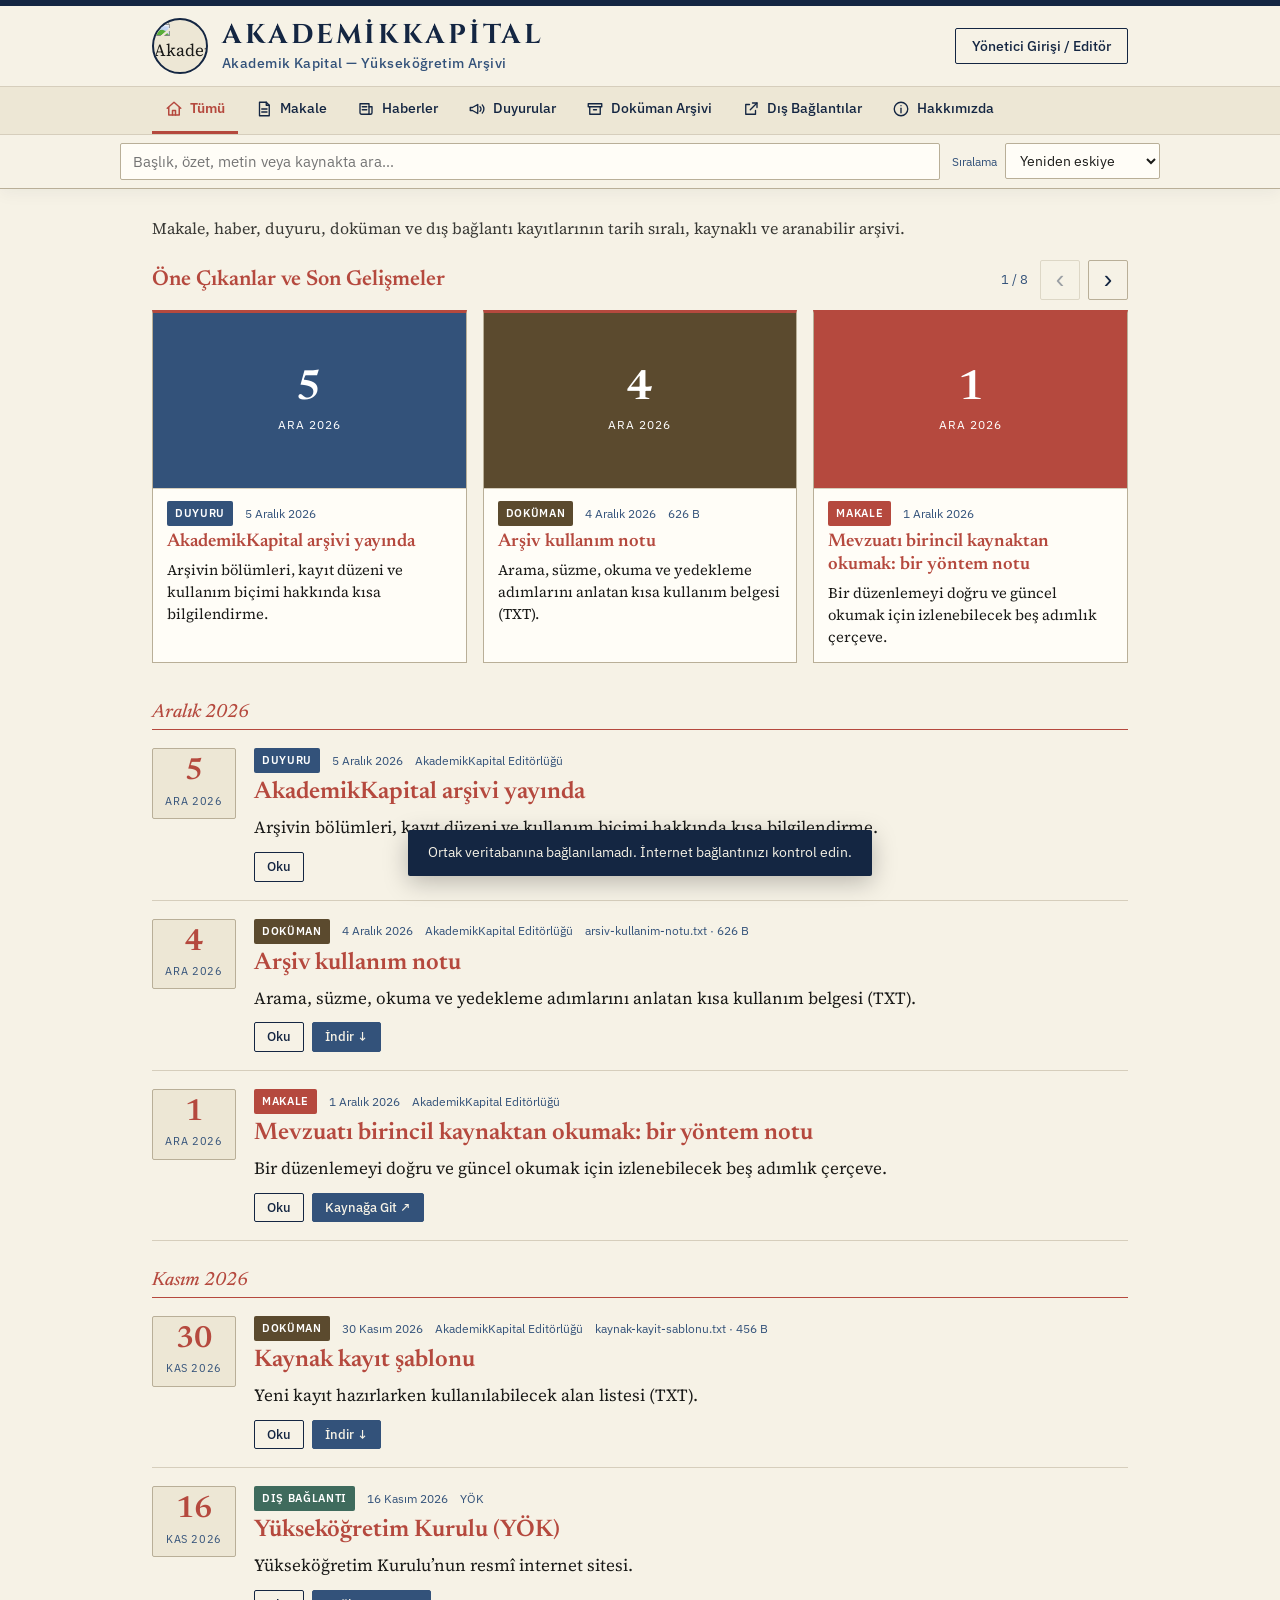
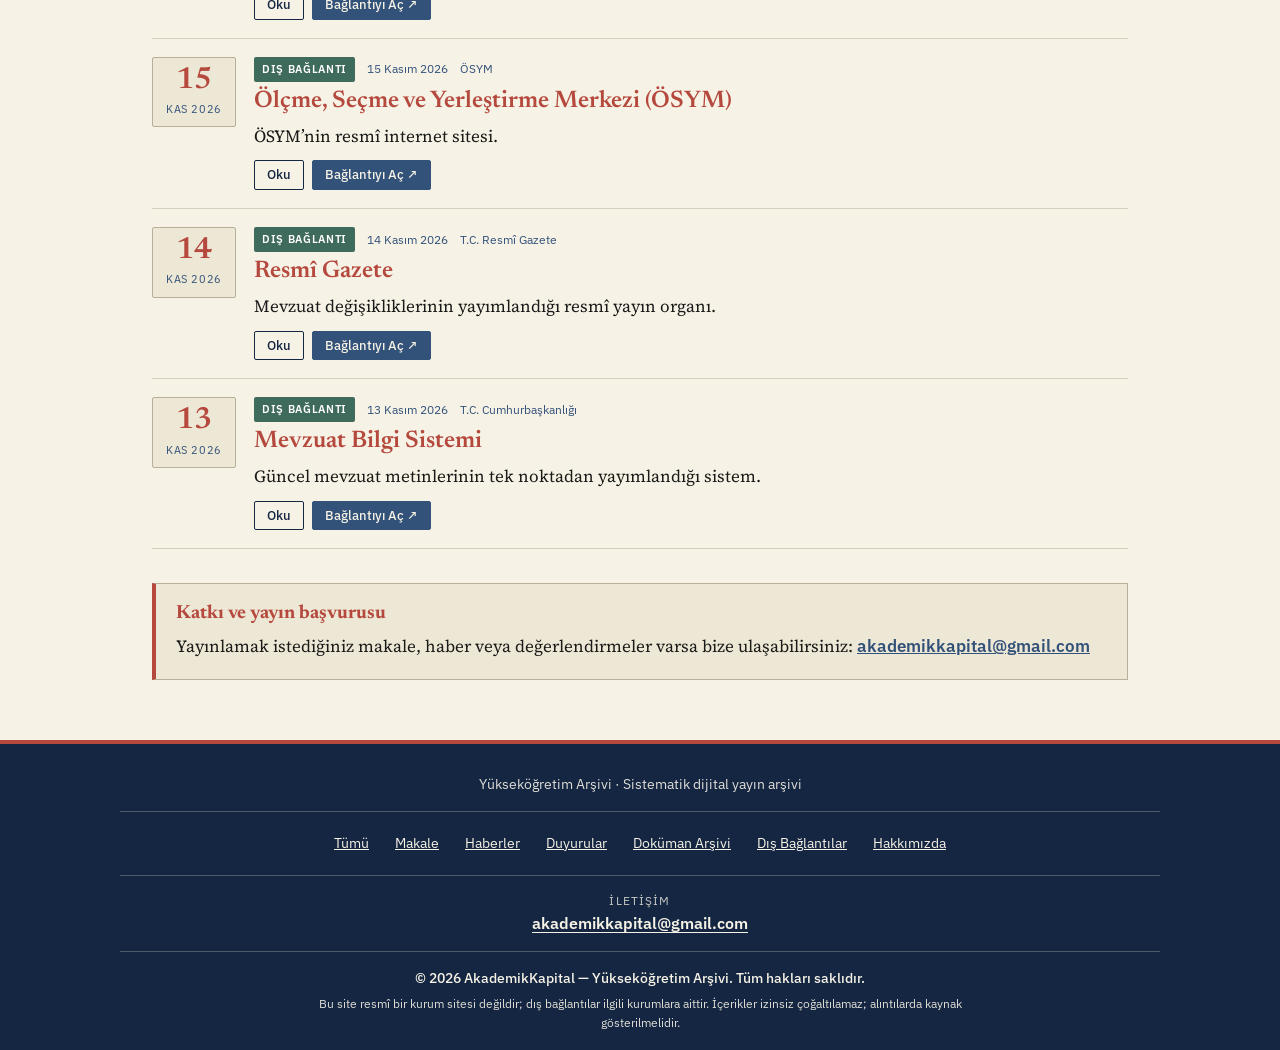
==== commit 1bfaa440: "Replace header logo and remove selected archive elements Co-authored-by: v0 <it+v0agent@vercel.com>" ====
--- a/index.html
+++ b/index.html
@@ -45,7 +45,7 @@
         <div class="header-inner">
             <div class="brand">
                 <img id="siteLogo" class="brand-logo" alt="AkademikKapital logosu"
-                    src="data:image/svg+xml;utf8,%3Csvg xmlns='http://www.w3.org/2000/svg' viewBox='0 0 100 100'%3E%3Crect width='100' height='100' fill='%23142642'/%3E%3Cpath d='M50 22 18 38l32 16 32-16z' fill='none' stroke='%23F6F2E6' stroke-width='3' stroke-linejoin='round'/%3E%3Cpath d='M30 47v14c0 6 9 11 20 11s20-5 20-11V47' fill='none' stroke='%23F6F2E6' stroke-width='3'/%3E%3Cpath d='M82 38v22' stroke='%23B5493E' stroke-width='3' stroke-linecap='round'/%3E%3C/svg%3E">
+                    src="https://hebbkx1anhila5yf.public.blob.vercel-storage.com/d95e038c-replacement-image-1-fY9FPG1eHjGFFWRaDfevKmo5g9RlDv.jpg">
                 <div class="brand-text">
                     <h1 class="brand-title">AKADEMİKKAPİTAL</h1>
                     <p class="brand-sub">Akademik Kapital — Yükseköğretim Arşivi</p>
@@ -106,11 +106,7 @@
 
     <main id="main" class="page">
         <!-- Arşiv görünümü -->
-        <section id="viewArchive" aria-labelledby="listTitle">
-            <div class="section-head">
-                <h2 id="listTitle">Tümü</h2>
-                <span id="listCount" class="count" aria-live="polite"></span>
-            </div>
+        <section id="viewArchive">
             <p id="listDesc" class="section-desc"></p>
 
             <!-- Ana sayfa: öne çıkanlar / son gelişmeler -->
@@ -132,8 +128,6 @@
             <div id="yearChips" class="chips" role="group" aria-label="Yıla göre filtrele"></div>
 
             <div id="contentList" class="content-list"></div>
-
-            <p id="emptyState" class="empty" hidden>Bu görünümde gösterilecek kayıt bulunamadı.</p>
 
             <!-- Makale / Haberler / Tümü görünümlerinin altındaki çağrı -->
             <aside id="ctaPublish" class="cta" aria-labelledby="ctaTitle" hidden>
@@ -219,18 +213,9 @@
         </section>
     </main>
 
-    <!-- Sabit sağ/sol bölüm okları -->
-    <nav class="edge-nav" aria-label="Bölümler arası geçiş">
-        <button type="button" id="edgePrev" class="edge-btn edge-prev" aria-label="Önceki bölüm"><span
-                aria-hidden="true">‹</span></button>
-        <button type="button" id="edgeNext" class="edge-btn edge-next" aria-label="Sonraki bölüm"><span
-                aria-hidden="true">›</span></button>
-    </nav>
-
     <footer class="site-footer">
         <div class="footer-inner">
             <section class="footer-block footer-brand" aria-label="Kurum">
-                <p class="footer-title">AKADEMİKKAPİTAL</p>
                 <p class="footer-desc">Yükseköğretim Arşivi · Sistematik dijital yayın arşivi</p>
             </section>
 
@@ -311,6 +296,7 @@
                 <div class="form-actions">
                     <button type="submit" class="btn btn-primary">Giriş Yap</button>
                 </div>
+                <button type="button" id="authModeToggle" class="btn-link auth-mode-toggle">İlk kez mi? Editör hesabı oluşturun</button>
             </div>
         </form>
     </dialog>
--- a/style.css
+++ b/style.css
@@ -4,14 +4,14 @@
    ========================================================== */
 
 :root {
-  --paper: #F6F2E6;        /* Birincil arka plan (saman kağıdı) */
-  --sand: #EDE7D5;         /* İkincil zemin (sıcak kum beyazı) */
-  --ink: #1A1A18;          /* Ana metin (antrasit) */
-  --pencil-red: #B5493E;   /* Vurgu (kurşun kalem kırmızısı) */
-  --navy: #142642;         /* Kurumsal lacivert */
-  --archive-blue: #33527A; /* Arşiv mavisi */
-  --rule: #D6CEBC;         /* Çizgi rengi */
-  --rule-strong: #B9AF98;  /* Belirgin çizgi */
+  --paper: #F6F2E6;
+  --sand: #EDE7D5;
+  --ink: #1A1A18;
+  --pencil-red: #B5493E;
+  --navy: #142642;
+  --archive-blue: #33527A;
+  --rule: #D6CEBC;
+  --rule-strong: #B9AF98;
 
   --font-logo: 'Cinzel', 'Times New Roman', serif;
   --font-head: 'Newsreader', Georgia, serif;
@@ -25,7 +25,7 @@
 
 *, *::before, *::after { box-sizing: border-box; }
 
-html { -webkit-text-size-adjust: 100%; scroll-behavior: smooth; scroll-padding-top: 130px; }
+html { -webkit-text-size-adjust: 100%; scroll-behavior: smooth; scroll-padding-top: 175px; }
 
 body {
   margin: 0;
@@ -65,7 +65,7 @@
 
 :focus-visible { outline: 3px solid var(--archive-blue); outline-offset: 2px; }
 
-/* ---------- Header ---------- */
+/* ---------- Sabit Header + Menü + Arama Çubuğu ---------- */
 .site-header {
   background: var(--paper);
   border-top: 6px solid var(--navy);
@@ -73,22 +73,23 @@
   position: sticky;
   top: 0;
   z-index: 20;
+  box-shadow: 0 4px 16px rgba(20, 38, 66, 0.05);
 }
 
 .header-inner {
   max-width: var(--max);
   margin: 0 auto;
-  padding: 14px var(--gutter);
+  padding: 12px var(--gutter);
   display: flex;
   align-items: center;
   justify-content: space-between;
   gap: 16px;
 }
 
-.brand { display: flex; align-items: center; gap: 16px; min-width: 0; }
+.brand { display: flex; align-items: center; gap: 14px; min-width: 0; }
 
 .brand-logo {
-  width: 60px; height: 60px;
+  width: 56px; height: 56px;
   border-radius: 50%;
   object-fit: cover;
   border: 2px solid var(--navy);
@@ -101,16 +102,16 @@
 .brand-title {
   font-family: var(--font-logo);
   font-weight: 700;
-  font-size: clamp(1.15rem, 3.6vw, 1.8rem);
+  font-size: clamp(1.1rem, 3.4vw, 1.7rem);
   letter-spacing: 0.1em;
   color: var(--navy);
   line-height: 1.1;
 }
 
 .brand-sub {
-  margin: 6px 0 0;
-  font-family: var(--font-ui);
-  font-size: clamp(0.78rem, 2.2vw, 0.92rem);
+  margin: 4px 0 0;
+  font-family: var(--font-ui);
+  font-size: clamp(0.75rem, 2vw, 0.88rem);
   letter-spacing: 0.03em;
   font-weight: 500;
   color: var(--archive-blue);
@@ -188,7 +189,7 @@
   color: var(--paper);
 }
 
-/* ---------- Navigasyon ---------- */
+/* ---------- Sabit Navigasyon ---------- */
 .main-nav { border-top: 1px solid var(--rule); background: var(--sand); }
 
 .main-nav ul {
@@ -204,11 +205,11 @@
 .main-nav a {
   display: flex;
   align-items: center;
-  gap: 8px;
-  padding: 11px 14px;
+  gap: 7px;
+  padding: 10px 13px;
   font-family: var(--font-ui);
   font-weight: 500;
-  font-size: 0.9rem;
+  font-size: 0.88rem;
   color: var(--navy);
   text-decoration: none;
   border-bottom: 3px solid transparent;
@@ -218,6 +219,39 @@
   color: var(--pencil-red);
   border-bottom-color: var(--pencil-red);
   font-weight: 600;
+}
+
+/* ---------- Üstte Sabit Arama ve Sıralama Çubuğu ---------- */
+.header-searchbar {
+  background: var(--paper);
+  border-top: 1px solid var(--rule);
+  padding: 8px var(--gutter);
+}
+
+.header-searchbar-inner {
+  max-width: var(--max);
+  margin: 0 auto;
+  display: grid;
+  grid-template-columns: 1fr auto;
+  gap: 12px;
+  align-items: center;
+}
+
+.header-searchbar .search input[type="search"] {
+  padding: 8px 12px;
+  font-size: 0.92rem;
+}
+
+.header-searchbar .sort {
+  flex-direction: row;
+  align-items: center;
+  gap: 8px;
+}
+
+.header-searchbar .sort select {
+  min-width: 155px;
+  padding: 7px 10px;
+  font-size: 0.86rem;
 }
 
 .menu-toggle {
@@ -263,6 +297,11 @@
 .btn-danger:hover { background: var(--pencil-red); color: var(--paper); }
 .btn-small { padding: 6px 12px; font-size: 0.8rem; }
 
+.auth-mode-toggle {
+  display: block;
+  margin: 1rem auto 0;
+}
+
 .btn-link {
   background: none; border: 0; padding: 0 4px;
   font-family: var(--font-ui); font-size: 0.8rem;
@@ -281,13 +320,25 @@
 .icon-btn:hover { background: var(--sand); }
 
 body.is-admin #adminBtn { background: var(--pencil-red); border-color: var(--pencil-red); color: #fff; }
+
+.editor-head-status { display: flex; align-items: center; gap: 10px; flex-wrap: wrap; }
+.autosave-badge {
+  font-family: var(--font-ui);
+  font-size: 0.75rem;
+  font-weight: 500;
+  color: var(--archive-blue);
+  background: var(--paper);
+  border: 1px solid var(--rule-strong);
+  padding: 3px 8px;
+  border-radius: var(--radius);
+}
 
 /* ---------- Sayfa ---------- */
 .page {
   width: 100%;
   max-width: var(--max);
   margin: 0 auto;
-  padding: 30px var(--gutter) 60px;
+  padding: 26px var(--gutter) 60px;
   flex: 1;
 }
 
@@ -316,7 +367,7 @@
 }
 
 /* ---------- Ana sayfa: öne çıkanlar kaydırıcısı ---------- */
-.featured { margin: 0 0 28px; }
+.featured { margin: 0 0 24px; }
 .featured-head { display: flex; align-items: center; justify-content: space-between; gap: 12px; margin-bottom: 10px; }
 .featured-head h3 { font-size: 1.35rem; font-weight: 600; }
 .featured-nav { display: flex; align-items: center; gap: 8px; flex: none; }
@@ -373,15 +424,6 @@
   display: -webkit-box; -webkit-line-clamp: 3; -webkit-box-orient: vertical; overflow: hidden;
 }
 
-/* ---------- Araç çubuğu ---------- */
-.toolbar {
-  display: grid;
-  grid-template-columns: 1fr auto;
-  gap: 12px;
-  align-items: end;
-  margin-bottom: 14px;
-}
-
 input[type="text"], input[type="search"], input[type="email"], input[type="password"],
 input[type="url"], input[type="date"], select, textarea {
   width: 100%;
@@ -396,10 +438,9 @@
 textarea { resize: vertical; font-family: var(--font-body); font-size: 1rem; line-height: 1.55; }
 input[type="file"] { font-family: var(--font-ui); font-size: 0.875rem; width: 100%; }
 
-.sort { display: flex; flex-direction: column; gap: 4px; font-family: var(--font-ui); font-size: 0.75rem; color: var(--archive-blue); }
-.sort select { min-width: 170px; }
-
-.chips { display: flex; flex-wrap: wrap; gap: 8px; margin-bottom: 8px; }
+.sort { display: flex; flex-direction: column; gap: 4px; font-family: var(--font-ui); font-size: 0.78rem; color: var(--archive-blue); }
+
+.chips { display: flex; flex-wrap: wrap; gap: 8px; margin-bottom: 10px; }
 .chip {
   font-family: var(--font-ui);
   font-size: 0.8rem;
@@ -444,7 +485,6 @@
 .entry-date .day { display: block; font-family: var(--font-head); font-size: 1.9rem; font-weight: 600; color: var(--pencil-red); line-height: 1; }
 .entry-date .mon { display: block; font-size: 0.68rem; letter-spacing: 0.06em; text-transform: uppercase; color: var(--archive-blue); margin-top: 4px; }
 
-/* Kayıt küçük resmi: sütun genişliğine göre kendi boyutunu ayarlar */
 .entry.has-thumb { grid-template-columns: 84px minmax(0, 1fr) clamp(130px, 22%, 210px); }
 .entry-main { min-width: 0; }
 .entry-title, .entry-summary { overflow-wrap: anywhere; }
@@ -528,8 +568,8 @@
   padding: 26px var(--gutter) 18px;
   font-family: var(--font-ui);
   font-size: 0.85rem;
-}
-/* Footer: tek sütun, alt alta düzenli bloklar */
+  border-top: 4px solid var(--pencil-red);
+}
 .footer-inner {
   max-width: var(--max);
   margin: 0 auto;
@@ -547,6 +587,9 @@
 .footer-links a { display: inline-block; padding: 4px 2px; }
 .footer-label { font-size: 0.72rem; letter-spacing: 0.1em; text-transform: uppercase; opacity: .8; margin-bottom: 2px !important; }
 .site-footer a { color: var(--paper); }
+.footer-contact { font-size: 1rem; }
+.footer-contact a { font-weight: 600; text-decoration: underline; text-underline-offset: 3px; word-break: break-all; }
+.site-footer a:focus-visible { outline-color: #fff; }
 .footer-rights { max-width: var(--max); margin: 16px auto 0 !important; text-align: center; font-weight: 500; }
 .footer-note {
   max-width: 720px;
@@ -694,6 +737,94 @@
   z-index: 200; max-width: 92vw; text-align: center;
 }
 
+/* ---------- Çağrı Kutusu & Kenar Okları & Galeri ---------- */
+.cta {
+  margin-top: 34px;
+  padding: 18px 20px;
+  background: var(--sand);
+  border: 1px solid var(--rule-strong);
+  border-left: 4px solid var(--pencil-red);
+}
+.cta h3 { font-size: 1.2rem; margin-bottom: 6px; }
+.cta p { margin: 0; }
+.cta a { font-family: var(--font-ui); font-weight: 600; word-break: break-all; }
+
+.edge-btn {
+  position: fixed;
+  top: 54%;
+  transform: translateY(-50%);
+  z-index: 15;
+  width: 42px;
+  height: 72px;
+  padding: 0;
+  display: flex;
+  align-items: center;
+  justify-content: center;
+  background: rgba(20, 38, 66, .86);
+  color: var(--paper);
+  border: 0;
+  font-family: var(--font-head);
+  font-size: 2.1rem;
+  line-height: 1;
+  cursor: pointer;
+  transition: background .15s;
+}
+.edge-prev { left: 0; border-radius: 0 var(--radius) var(--radius) 0; }
+.edge-next { right: 0; border-radius: var(--radius) 0 0 var(--radius); }
+.edge-btn:hover:not(:disabled) { background: var(--pencil-red); }
+.edge-btn:disabled { opacity: .3; cursor: default; }
+.edge-btn:focus-visible { outline: 3px solid var(--archive-blue); outline-offset: 2px; }
+
+.body-figure {
+  margin: 1.4em 0;
+  border: 1px solid var(--rule-strong);
+  background: var(--sand);
+}
+.body-figure img {
+  display: block;
+  max-width: 100%;
+  height: auto;
+  max-height: 70vh;
+  margin: 0 auto;
+  object-fit: contain;
+}
+.body-figure figcaption {
+  font-family: var(--font-ui);
+  font-size: 0.8rem;
+  color: var(--archive-blue);
+  padding: 8px 12px;
+  border-top: 1px solid var(--rule);
+}
+
+.gallery-tools { margin: 6px 0; }
+.gallery-list { list-style: none; margin: 8px 0 0; padding: 0; }
+.gallery-item {
+  display: grid;
+  grid-template-columns: 96px minmax(0, 1fr) auto;
+  gap: 12px;
+  align-items: center;
+  padding: 10px 0;
+  border-bottom: 1px solid var(--rule);
+}
+.gallery-thumb { width: 96px; height: 72px; object-fit: cover; border: 1px solid var(--rule-strong); background: var(--sand); }
+.gallery-meta { display: grid; gap: 4px; min-width: 0; }
+.gallery-meta code { font-family: ui-monospace, Menlo, Consolas, monospace; font-size: 0.8rem; color: var(--navy); }
+.gallery-meta .hint { margin: 0; word-break: break-all; }
+.gallery-actions { display: flex; flex-direction: column; gap: 6px; }
+code { font-family: ui-monospace, Menlo, Consolas, monospace; font-size: 0.85em; background: var(--sand); padding: 1px 5px; border-radius: var(--radius); }
+
+.check-grid { display: grid; grid-template-columns: 1fr 1fr; gap: 8px 16px; margin: 0 0 14px; }
+.import-result { margin-top: 24px; padding-top: 6px; border-top: 2px solid var(--pencil-red); }
+
+.icon-sprite { position: absolute; width: 0; height: 0; overflow: hidden; }
+.nav-icon {
+  width: 18px; height: 18px; flex: none;
+  fill: none; stroke: currentColor; stroke-width: 1.8;
+  stroke-linecap: round; stroke-linejoin: round;
+}
+.main-nav a:hover .nav-icon,
+.main-nav a[aria-current="page"] .nav-icon { stroke-width: 2; }
+
 /* ---------- Duyarlı (responsive) ---------- */
 @media (max-width: 980px) {
   .social-bar-header .social-heading { display: none; }
@@ -701,7 +832,7 @@
 
 @media (max-width: 860px) {
   .feat-card { flex-basis: calc((100% - 16px) / 2); }
-  html { scroll-padding-top: 90px; }
+  html { scroll-padding-top: 145px; }
   .menu-toggle { display: flex; }
   .main-nav { display: none; }
   .main-nav.open { display: block; }
@@ -711,20 +842,20 @@
 }
 
 @media (max-width: 640px) {
-  .header-inner { flex-wrap: wrap; }
+  .header-inner { flex-wrap: wrap; padding-top: 10px; padding-bottom: 8px; }
   .header-actions { width: 100%; justify-content: space-between; flex-wrap: wrap; }
-  .social-bar-header { order: 3; width: 100%; justify-content: flex-start; padding-top: 4px; }
+  .social-bar-header { order: 3; width: 100%; justify-content: flex-start; padding-top: 2px; }
   .social-bar-header .social-heading { display: inline; }
+  .header-searchbar-inner { grid-template-columns: 1fr; gap: 8px; }
+  .header-searchbar .sort { justify-content: space-between; }
+  .header-searchbar .sort select { flex: 1; min-width: 0; }
   .feat-card { flex-basis: 86%; }
   .featured-pos { display: none; }
   body { font-size: 1rem; }
-  .header-inner { padding-top: 10px; padding-bottom: 10px; }
   .brand { gap: 10px; }
   .brand-logo { width: 46px; height: 46px; }
   #adminBtn { font-size: 0; padding: 0; width: 44px; height: 44px; position: relative; }
   #adminBtn::before { content: '⚙'; font-size: 1.25rem; }
-  .toolbar { grid-template-columns: 1fr; }
-  .sort select { min-width: 0; width: 100%; }
   .entry, .entry.has-thumb { grid-template-columns: 1fr; gap: 10px; }
   .entry-date { order: 0; }
   .entry-thumb { order: 1; aspect-ratio: 16 / 9; max-height: 240px; }
@@ -740,113 +871,6 @@
   .dialog-lg { width: 100vw; height: 100vh; max-height: 100vh; border-radius: 0; }
   .dialog-lg .dialog-shell { max-height: 100vh; }
   .dialog-scroll { padding: 16px; }
-}
-
-@media (prefers-reduced-motion: reduce) {
-  html { scroll-behavior: auto; }
-  * { transition: none !important; animation: none !important; }
-}
-
-@media print {
-  .site-header, .toolbar, .chips, .featured, .entry-actions, .site-footer, .skip-link { display: none; }
-  body { background: #fff; }
-  .entry { break-inside: avoid; }
-}
-
-/* ==========================================================
-   Ek bileşenler: çağrı kutusu, footer, kenar okları, görseller, araçlar
-   ========================================================== */
-
-/* Makale / Haberler / Tümü alt çağrısı */
-.cta {
-  margin-top: 34px;
-  padding: 18px 20px;
-  background: var(--sand);
-  border: 1px solid var(--rule-strong);
-  border-left: 4px solid var(--pencil-red);
-}
-.cta h3 { font-size: 1.2rem; margin-bottom: 6px; }
-.cta p { margin: 0; }
-.cta a { font-family: var(--font-ui); font-weight: 600; word-break: break-all; }
-
-/* Footer */
-.site-footer { border-top: 4px solid var(--pencil-red); }
-.footer-contact { font-size: 1rem; }
-.footer-contact a { font-weight: 600; text-decoration: underline; text-underline-offset: 3px; word-break: break-all; }
-.site-footer a:focus-visible { outline-color: #fff; }
-
-/* Sabit sağ/sol bölüm okları */
-.edge-btn {
-  position: fixed;
-  top: 50%;
-  transform: translateY(-50%);
-  z-index: 15;
-  width: 44px;
-  height: 76px;
-  padding: 0;
-  display: flex;
-  align-items: center;
-  justify-content: center;
-  background: rgba(20, 38, 66, .88);
-  color: var(--paper);
-  border: 0;
-  font-family: var(--font-head);
-  font-size: 2.2rem;
-  line-height: 1;
-  cursor: pointer;
-  transition: background .15s;
-}
-.edge-prev { left: 0; border-radius: 0 var(--radius) var(--radius) 0; }
-.edge-next { right: 0; border-radius: var(--radius) 0 0 var(--radius); }
-.edge-btn:hover:not(:disabled) { background: var(--pencil-red); }
-.edge-btn:disabled { opacity: .3; cursor: default; }
-.edge-btn:focus-visible { outline: 3px solid var(--archive-blue); outline-offset: 2px; }
-
-/* Okuyucu: metin içi fotoğraflar */
-.body-figure {
-  margin: 1.4em 0;
-  border: 1px solid var(--rule-strong);
-  background: var(--sand);
-}
-.body-figure img {
-  display: block;
-  max-width: 100%;
-  height: auto;
-  max-height: 70vh;
-  margin: 0 auto;
-  object-fit: contain;
-}
-.body-figure figcaption {
-  font-family: var(--font-ui);
-  font-size: 0.8rem;
-  color: var(--archive-blue);
-  padding: 8px 12px;
-  border-top: 1px solid var(--rule);
-}
-
-/* Editör: çoklu fotoğraf listesi */
-.gallery-tools { margin: 6px 0; }
-.gallery-list { list-style: none; margin: 8px 0 0; padding: 0; }
-.gallery-item {
-  display: grid;
-  grid-template-columns: 96px minmax(0, 1fr) auto;
-  gap: 12px;
-  align-items: center;
-  padding: 10px 0;
-  border-bottom: 1px solid var(--rule);
-}
-.gallery-thumb { width: 96px; height: 72px; object-fit: cover; border: 1px solid var(--rule-strong); background: var(--sand); }
-.gallery-meta { display: grid; gap: 4px; min-width: 0; }
-.gallery-meta code { font-family: ui-monospace, Menlo, Consolas, monospace; font-size: 0.8rem; color: var(--navy); }
-.gallery-meta .hint { margin: 0; word-break: break-all; }
-.gallery-actions { display: flex; flex-direction: column; gap: 6px; }
-code { font-family: ui-monospace, Menlo, Consolas, monospace; font-size: 0.85em; background: var(--sand); padding: 1px 5px; border-radius: var(--radius); }
-
-/* Editör: dış yazı al */
-.check-grid { display: grid; grid-template-columns: 1fr 1fr; gap: 8px 16px; margin: 0 0 14px; }
-.import-result { margin-top: 24px; padding-top: 6px; border-top: 2px solid var(--pencil-red); }
-
-@media (max-width: 640px) {
   .edge-btn { top: auto; bottom: 18px; transform: none; width: 44px; height: 44px; border-radius: 50%; font-size: 1.8rem; opacity: .92; }
   .edge-prev { left: 10px; }
   .edge-next { right: 10px; }
@@ -854,22 +878,16 @@
   .gallery-thumb { width: 80px; height: 60px; }
   .gallery-actions { grid-column: 1 / -1; flex-direction: row; }
   .check-grid { grid-template-columns: 1fr; }
+  .site-footer { padding-bottom: 76px; }
+}
+
+@media (prefers-reduced-motion: reduce) {
+  html { scroll-behavior: auto; }
+  * { transition: none !important; animation: none !important; }
 }
 
 @media print {
-  .edge-nav, .cta { display: none; }
-}
-
-@media (max-width: 640px) {
-  .site-footer { padding-bottom: 76px; } /* sabit bölüm okları metnin üstüne binmesin */
-}
-
-/* Menü simgeleri: sade çizgi stili, metin rengini izler */
-.icon-sprite { position: absolute; width: 0; height: 0; overflow: hidden; }
-.nav-icon {
-  width: 18px; height: 18px; flex: none;
-  fill: none; stroke: currentColor; stroke-width: 1.8;
-  stroke-linecap: round; stroke-linejoin: round;
-}
-.main-nav a:hover .nav-icon,
-.main-nav a[aria-current="page"] .nav-icon { stroke-width: 2; }+  .site-header, .featured, .entry-actions, .site-footer, .skip-link, .edge-nav, .cta { display: none; }
+  body { background: #fff; }
+  .entry { break-inside: avoid; }
+}
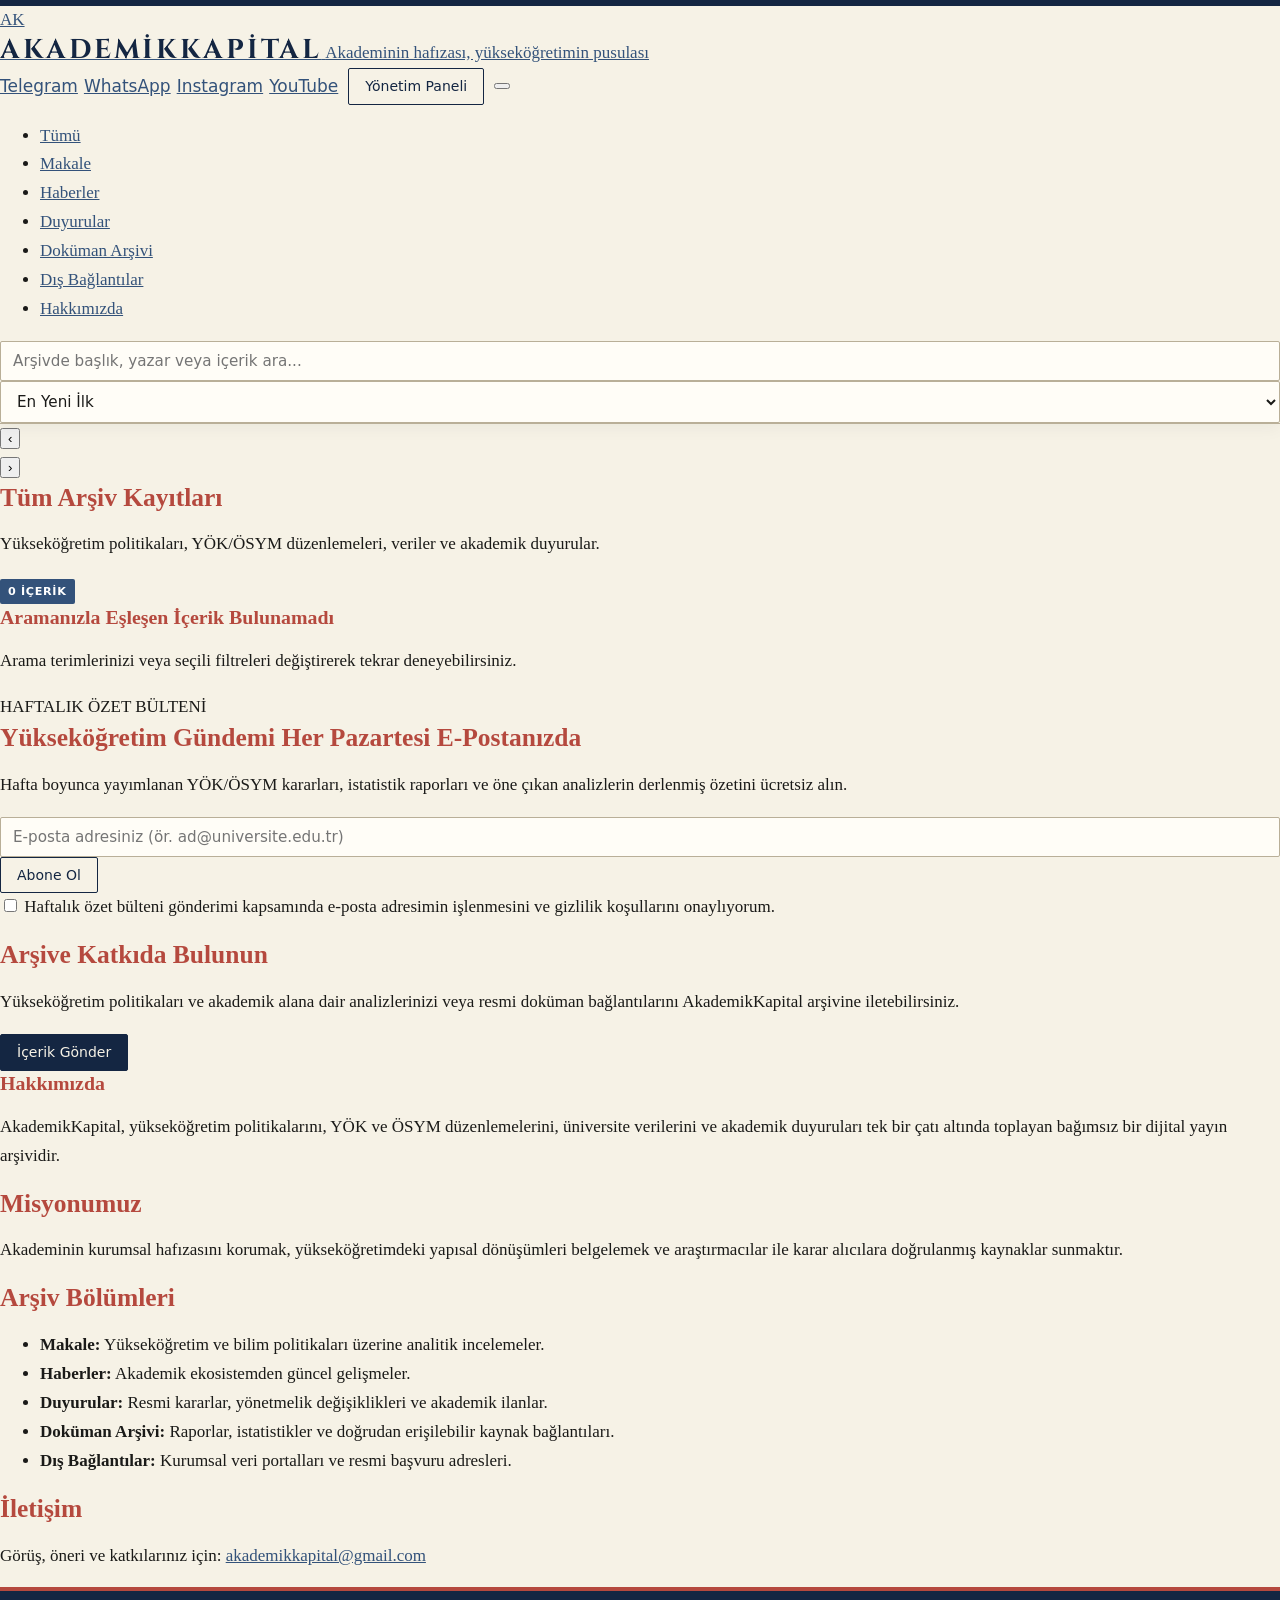
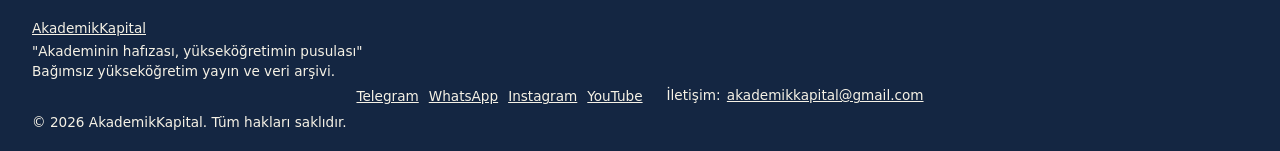
==== commit caff7820: "Change greeting from 'Hello' to 'Goodbye'" ====
--- a/index.html
+++ b/index.html
@@ -1,572 +1,414 @@
 <!DOCTYPE html>
 <html lang="tr">
-
 <head>
-    <meta charset="UTF-8">
-    <meta name="viewport" content="width=device-width, initial-scale=1">
-    <title>AkademikKapital — Yükseköğretim Arşivi</title>
-    <meta name="description"
-        content="Türkiye ve dünyadaki yükseköğretim politikalarını, YÖK ve ÖSYM düzenlemelerini, üniversite verilerini ve akademik kariyer duyurularını bir araya getiren dijital yayın arşivi.">
-    <meta name="theme-color" content="#142642">
-
-    <!-- Google Tag Manager & gtag -->
-    <script async src="https://www.googletagmanager.com/gtm.js?id=GTM-WHXDFV85"></script>
-    <script>
-        window.dataLayer = window.dataLayer || [];
-        function gtag() { dataLayer.push(arguments); }
-        gtag('js', new Date());
-        gtag('config', 'GTM-WHXDFV85');
-    </script>
-
-    <link rel="preconnect" href="https://fonts.googleapis.com">
-    <link rel="preconnect" href="https://fonts.gstatic.com" crossorigin>
-    <link
-        href="https://fonts.googleapis.com/css2?family=Cinzel:wght@500;600;700&family=IBM+Plex+Sans:wght@400;500;600&family=Newsreader:ital,opsz,wght@0,6..72,400;0,6..72,500;0,6..72,600;0,6..72,700;1,6..72,400;1,6..72,500&family=Source+Serif+4:ital,opsz,wght@0,8..60,400;0,8..60,600;1,8..60,400&display=swap"
-        rel="stylesheet">
-    <link rel="stylesheet" href="style.css">
+  <!-- Google Tag Manager -->
+  <script>(function(w,d,s,l,i){w[l]=w[l]||[];w[l].push({'gtm.start':
+  new Date().getTime(),event:'gtm.js'});var f=d.getElementsByTagName(s)[0],
+  j=d.createElement(s),dl=l!='dataLayer'?'&l='+l:'';j.async=true;j.src=
+  'https://www.googletagmanager.com/gtm.js?id='+i+dl;f.parentNode.insertBefore(j,f);
+  })(window,document,'script','dataLayer','GTM-WHXDFV85');</script>
+  <!-- End Google Tag Manager -->
+
+  <meta charset="UTF-8">
+  <meta name="viewport" content="width=device-width, initial-scale=1.0, viewport-fit=cover">
+  <title>AkademikKapital — Akademinin Hafızası, Yükseköğretimin Pusulası</title>
+  <meta name="description" content="Yükseköğretim politikaları, YÖK/ÖSYM düzenlemeleri, üniversite verileri ve akademik duyuruları bir araya getiren dijital yayın arşivi.">
+
+  <!-- Dinamik Open Graph Meta Etiketleri -->
+  <meta property="og:type" content="website">
+  <meta property="og:site_name" content="AkademikKapital">
+  <meta property="og:title" id="ogTitle" content="AkademikKapital — Yükseköğretim Arşivi">
+  <meta property="og:description" id="ogDesc" content="Akademinin hafızası, yükseköğretimin pusulası. Yükseköğretim politikaları ve veri arşivi.">
+  <meta property="og:image" id="ogImage" content="https://akademikkapital.vercel.app/og-cover.png">
+  <meta property="og:url" id="ogUrl" content="https://akademikkapital.vercel.app/">
+
+  <!-- Inline SVG Favicon -->
+  <link rel="icon" type="image/svg+xml" href="data:image/svg+xml,<svg xmlns='http://www.w3.org/2000/svg' viewBox='0 0 24 24' fill='%23142642'><path d='M12 3L1 9l11 6 9-4.91V17h2V9L12 3zm0 4.18L17.09 10 12 12.82 6.91 10 12 7.18zM5 13.18v4L12 21l7-3.82v-4L12 17l-7-3.82z'/></svg>">
+
+  <!-- Yazı Tipleri -->
+  <link rel="preconnect" href="https://fonts.googleapis.com">
+  <link rel="preconnect" href="https://fonts.gstatic.com" crossorigin>
+  <link href="https://fonts.googleapis.com/css2?family=Cinzel:wght@600;700;800&family=Inter:wght@400;500;600;700&display=swap" rel="stylesheet">
+
+  <link rel="stylesheet" href="style.css">
 </head>
-
 <body>
-    <a class="skip-link" href="#main">İçeriğe geç</a>
-
-    <!-- Simge takımı -->
-    <svg class="icon-sprite" width="0" height="0" aria-hidden="true" focusable="false">
-        <symbol id="i-home" viewBox="0 0 24 24"><path d="M3 11l9-8 9 8"/><path d="M5 10v10h14V10"/><path d="M10 20v-6h4v6"/></symbol>
-        <symbol id="i-article" viewBox="0 0 24 24"><path d="M6 3h9l4 4v14H6z"/><path d="M15 3v4h4"/><path d="M9 12h7M9 16h7"/></symbol>
-        <symbol id="i-news" viewBox="0 0 24 24"><path d="M4 5h12v14H6a2 2 0 0 1-2-2z"/><path d="M16 9h4v8a2 2 0 0 1-2 2h-2"/><path d="M7 9h6M7 13h6"/></symbol>
-        <symbol id="i-announce" viewBox="0 0 24 24"><path d="M3 10v4h3l7 4V6l-7 4z"/><path d="M16 9a4 4 0 0 1 0 6"/><path d="M19 6.5a8 8 0 0 1 0 11"/></symbol>
-        <symbol id="i-archive" viewBox="0 0 24 24"><path d="M3 5h18v4H3z"/><path d="M5 9v10h14V9"/><path d="M10 13h4"/></symbol>
-        <symbol id="i-link" viewBox="0 0 24 24"><path d="M14 4h6v6"/><path d="M20 4l-9 9"/><path d="M18 14v5H5V6h5"/></symbol>
-        <symbol id="i-info" viewBox="0 0 24 24"><circle cx="12" cy="12" r="9"/><path d="M12 11v6"/><path d="M12 7.5v.01"/></symbol>
-    </svg>
-
-    <!-- Sabit Üst Alan: Marka + Sosyal + Giriş + Kategori Menüsü + Sabit Arama/Sıralama -->
-    <header class="site-header">
-        <div class="header-inner">
-            <div class="brand">
-                <img id="siteLogo" class="brand-logo" alt="AkademikKapital logosu"
-                    src="https://hebbkx1anhila5yf.public.blob.vercel-storage.com/d95e038c-replacement-image-1-fY9FPG1eHjGFFWRaDfevKmo5g9RlDv.jpg">
-                <div class="brand-text">
-                    <h1 class="brand-title">AKADEMİKKAPİTAL</h1>
-                    <p class="brand-sub">Akademik Kapital — Yükseköğretim Arşivi</p>
-                </div>
+  <!-- Google Tag Manager (noscript) -->
+  <noscript><iframe src="https://www.googletagmanager.com/ns.html?id=GTM-WHXDFV85"
+  height="0" width="0" style="display:none;visibility:hidden"></iframe></noscript>
+  <!-- End Google Tag Manager (noscript) -->
+
+  <!-- Sabit Üst Bilgi (Header) -->
+  <header class="site-header">
+    <div class="header-container">
+      <!-- Öncelik 3: Profil Fotoğrafı / Logo ve Site İsmi Ana Sayfa Bağlantısı -->
+      <a href="/" id="siteLogoLink" class="brand-home-link" aria-label="AkademikKapital Ana Sayfa" title="Ana Sayfaya Dön">
+        <div id="siteLogo" class="brand-avatar">
+          <img src="logo.png" alt="AkademikKapital Profil" onerror="this.style.display='none'; this.nextElementSibling.style.display='flex';">
+          <span class="avatar-fallback" aria-hidden="true">AK</span>
+        </div>
+        <div class="brand-text">
+          <span class="brand-title">AKADEMİKKAPİTAL</span>
+          <span class="brand-slogan">Akademinin hafızası, yükseköğretimin pusulası</span>
+        </div>
+      </a>
+
+      <div class="header-actions">
+        <div id="headerSocial" class="social-bar">
+          <div id="headerSocialLinks" class="social-links">
+            <a href="https://t.me/akademikkapital" target="_blank" rel="noopener noreferrer" aria-label="Telegram">Telegram</a>
+            <a href="https://whatsapp.com/channel/0029Vb6" target="_blank" rel="noopener noreferrer" aria-label="WhatsApp">WhatsApp</a>
+            <a href="https://instagram.com/akademikkapital" target="_blank" rel="noopener noreferrer" aria-label="Instagram">Instagram</a>
+            <a href="https://youtube.com/@akademikkapital" target="_blank" rel="noopener noreferrer" aria-label="YouTube">YouTube</a>
+          </div>
+        </div>
+
+        <button type="button" id="adminBtn" class="btn btn-secondary">Yönetim Paneli</button>
+        <button type="button" id="menuToggle" class="mobile-toggle" aria-label="Menüyü Aç/Kapat" aria-expanded="false">
+          <span></span><span></span><span></span>
+        </button>
+      </div>
+    </div>
+
+    <!-- Kategori Navigasyonu -->
+    <nav id="mainNav" class="nav-bar" aria-label="Ana Menü">
+      <ul class="nav-list">
+        <li><a href="#tumu" class="nav-link active" data-section="tumu">Tümü</a></li>
+        <li><a href="#makale" class="nav-link" data-section="makale">Makale</a></li>
+        <li><a href="#haberler" class="nav-link" data-section="haberler">Haberler</a></li>
+        <li><a href="#duyurular" class="nav-link" data-section="duyurular">Duyurular</a></li>
+        <li><a href="#dokuman" class="nav-link" data-section="dokuman">Doküman Arşivi</a></li>
+        <li><a href="#baglanti" class="nav-link" data-section="baglanti">Dış Bağlantılar</a></li>
+        <li><a href="#hakkimizda" class="nav-link" data-section="hakkimizda">Hakkımızda</a></li>
+      </ul>
+    </nav>
+
+    <!-- Arama ve Sıralama Çubuğu -->
+    <div class="search-sort-bar">
+      <div class="search-box">
+        <input type="search" id="searchInput" placeholder="Arşivde başlık, yazar veya içerik ara..." aria-label="Arşivde ara">
+      </div>
+      <div class="sort-box">
+        <select id="sortSelect" aria-label="Sıralama ölçütü">
+          <option value="newest">En Yeni İlk</option>
+          <option value="oldest">En Eski İlk</option>
+          <option value="title">Başlığa Göre (A-Z)</option>
+        </select>
+      </div>
+    </div>
+  </header>
+
+  <!-- Ana İçerik -->
+  <main id="mainContent" class="site-main">
+    <!-- Görünüm 1: Arşiv Listesi -->
+    <section id="viewArchive" class="view-section">
+      <!-- Öne Çıkanlar Karuseli -->
+      <div id="featured" class="carousel-container hidden">
+        <button type="button" id="featPrev" class="carousel-control prev" aria-label="Önceki">&lsaquo;</button>
+        <div class="carousel-viewport">
+          <div id="featuredTrack" class="carousel-track"></div>
+        </div>
+        <button type="button" id="featNext" class="carousel-control next" aria-label="Sonraki">&rsaquo;</button>
+        <div id="featuredPos" class="carousel-indicators"></div>
+      </div>
+
+      <!-- Liste Başlığı -->
+      <header class="list-header">
+        <div>
+          <h1 id="listTitle">Tüm Arşiv Kayıtları</h1>
+          <p id="listDesc">Yükseköğretim politikaları, YÖK/ÖSYM düzenlemeleri, veriler ve akademik duyurular.</p>
+        </div>
+        <span id="listCount" class="badge">0 içerik</span>
+      </header>
+
+      <!-- Yıl Filtreleri -->
+      <div id="yearChips" class="chip-group" aria-label="Yıla göre filtrele"></div>
+
+      <!-- İçerik Kartları -->
+      <div id="contentList" class="content-grid"></div>
+
+      <!-- Boş Durum -->
+      <div id="emptyState" class="empty-state hidden">
+        <h3>Aramanızla Eşleşen İçerik Bulunamadı</h3>
+        <p>Arama terimlerinizi veya seçili filtreleri değiştirerek tekrar deneyebilirsiniz.</p>
+      </div>
+
+      <!-- Öncelik 5: Haftalık Özet E-posta Bülteni Kutusu -->
+      <section id="newsletterSection" class="newsletter-box" aria-labelledby="newsletterHeading">
+        <div class="newsletter-info">
+          <span class="newsletter-kicker">HAFTALIK ÖZET BÜLTENİ</span>
+          <h2 id="newsletterHeading">Yükseköğretim Gündemi Her Pazartesi E-Postanızda</h2>
+          <p>Hafta boyunca yayımlanan YÖK/ÖSYM kararları, istatistik raporları ve öne çıkan analizlerin derlenmiş özetini ücretsiz alın.</p>
+        </div>
+        <form id="newsletterForm" class="newsletter-form" novalidate>
+          <div class="newsletter-input-row">
+            <input type="email" id="newsletterEmail" required placeholder="E-posta adresiniz (ör. ad@universite.edu.tr)" aria-label="E-posta adresi">
+            <button type="submit" id="newsletterSubmitBtn" class="btn btn-accent">Abone Ol</button>
+          </div>
+          <label class="newsletter-consent">
+            <input type="checkbox" id="newsletterConsent" required>
+            <span>Haftalık özet bülteni gönderimi kapsamında e-posta adresimin işlenmesini ve gizlilik koşullarını onaylıyorum.</span>
+          </label>
+          <p id="newsletterFeedback" class="newsletter-feedback" role="status" aria-live="polite"></p>
+        </form>
+      </section>
+
+      <!-- Katkı Çağrısı -->
+      <aside id="ctaPublish" class="cta-box">
+        <h2>Arşive Katkıda Bulunun</h2>
+        <p>Yükseköğretim politikaları ve akademik alana dair analizlerinizi veya resmi doküman bağlantılarını AkademikKapital arşivine iletebilirsiniz.</p>
+        <a href="mailto:akademikkapital@gmail.com" class="btn btn-primary">İçerik Gönder</a>
+      </aside>
+    </section>
+
+    <!-- Görünüm 2: Hakkımızda -->
+    <section id="viewAbout" class="view-section hidden">
+      <article class="about-card">
+        <h1>Hakkımızda</h1>
+        <p class="lead">AkademikKapital, yükseköğretim politikalarını, YÖK ve ÖSYM düzenlemelerini, üniversite verilerini ve akademik duyuruları tek bir çatı altında toplayan bağımsız bir dijital yayın arşividir.</p>
+
+        <h2>Misyonumuz</h2>
+        <p>Akademinin kurumsal hafızasını korumak, yükseköğretimdeki yapısal dönüşümleri belgelemek ve araştırmacılar ile karar alıcılara doğrulanmış kaynaklar sunmaktır.</p>
+
+        <h2>Arşiv Bölümleri</h2>
+        <ul>
+          <li><strong>Makale:</strong> Yükseköğretim ve bilim politikaları üzerine analitik incelemeler.</li>
+          <li><strong>Haberler:</strong> Akademik ekosistemden güncel gelişmeler.</li>
+          <li><strong>Duyurular:</strong> Resmi kararlar, yönetmelik değişiklikleri ve akademik ilanlar.</li>
+          <li><strong>Doküman Arşivi:</strong> Raporlar, istatistikler ve doğrudan erişilebilir kaynak bağlantıları.</li>
+          <li><strong>Dış Bağlantılar:</strong> Kurumsal veri portalları ve resmi başvuru adresleri.</li>
+        </ul>
+
+        <h2>İletişim</h2>
+        <p>Görüş, öneri ve katkılarınız için: <a href="mailto:akademikkapital@gmail.com">akademikkapital@gmail.com</a></p>
+      </article>
+    </section>
+  </main>
+
+  <!-- Alt Bilgi (Footer) -->
+  <footer class="site-footer">
+    <div class="footer-container">
+      <div class="footer-info">
+        <a href="/" class="footer-brand">AkademikKapital</a>
+        <p class="footer-slogan">"Akademinin hafızası, yükseköğretimin pusulası"</p>
+        <p class="footer-archive-note">Bağımsız yükseköğretim yayın ve veri arşivi.</p>
+      </div>
+
+      <div class="footer-links">
+        <div id="footerSocial" class="social-bar">
+          <div id="footerSocialLinks" class="social-links">
+            <a href="https://t.me/akademikkapital" target="_blank" rel="noopener noreferrer">Telegram</a>
+            <a href="https://whatsapp.com/channel/0029Vb6" target="_blank" rel="noopener noreferrer">WhatsApp</a>
+            <a href="https://instagram.com/akademikkapital" target="_blank" rel="noopener noreferrer">Instagram</a>
+            <a href="https://youtube.com/@akademikkapital" target="_blank" rel="noopener noreferrer">YouTube</a>
+          </div>
+        </div>
+        <p>İletişim: <a href="mailto:akademikkapital@gmail.com">akademikkapital@gmail.com</a></p>
+      </div>
+    </div>
+    <div class="footer-bottom">
+      <p>&copy; <span id="year"></span> AkademikKapital. Tüm hakları saklıdır.</p>
+    </div>
+  </footer>
+
+  <!-- Toast Bildirimi -->
+  <div id="toast" class="toast-container" role="status" aria-live="polite"></div>
+
+  <!-- DİYALOG 1: İçerik Okuyucu -->
+  <dialog id="readerDialog" class="modal-dialog reader-modal">
+    <div class="modal-content">
+      <div class="modal-top-bar">
+        <span id="readerCategoryBadge" class="badge">Kategori</span>
+        <button type="button" class="modal-close" data-close="readerDialog" aria-label="Kapat">&times;</button>
+      </div>
+      <article id="readerContent" class="reader-body"></article>
+      <div class="modal-footer-actions">
+        <button type="button" id="readerShareBtn" class="btn btn-secondary">Paylaş</button>
+        <button type="button" class="btn btn-primary" data-close="readerDialog">Kapat</button>
+      </div>
+    </div>
+  </dialog>
+
+  <!-- DİYALOG 2: Öncelik 6 — Görselli Sosyal Medya Paylaşım Penceresi -->
+  <dialog id="shareDialog" class="modal-dialog share-modal">
+    <div class="modal-content">
+      <div class="modal-top-bar">
+        <h2>İçeriği Paylaş</h2>
+        <button type="button" class="modal-close" data-close="shareDialog" aria-label="Kapat">&times;</button>
+      </div>
+
+      <div class="share-preview-card">
+        <img id="sharePreviewImg" src="" alt="Paylaşım Görseli" class="share-preview-img hidden">
+        <div class="share-preview-text">
+          <strong id="sharePreviewTitle">Başlık</strong>
+          <p id="sharePreviewDesc">Özet</p>
+        </div>
+      </div>
+
+      <div class="share-platforms-grid">
+        <button type="button" id="shareNativeBtn" class="share-btn share-native">Cihazda Paylaş</button>
+        <button type="button" id="shareWhatsappBtn" class="share-btn share-wa">WhatsApp</button>
+        <button type="button" id="shareTelegramBtn" class="share-btn share-tg">Telegram</button>
+        <button type="button" id="shareXBtn" class="share-btn share-x">X (Twitter)</button>
+        <button type="button" id="shareLinkedinBtn" class="share-btn share-li">LinkedIn</button>
+        <button type="button" id="shareFacebookBtn" class="share-btn share-fb">Facebook</button>
+      </div>
+
+      <div class="instagram-share-box">
+        <p class="instagram-note"><strong>Instagram için:</strong> Instagram doğrudan web bağlantısı paylaşımını desteklemez; bağlantıyı kopyalayıp hikâye veya gönderi görselini indirebilirsiniz.</p>
+        <div class="instagram-actions">
+          <button type="button" id="shareCopyLinkBtn" class="btn btn-secondary">Bağlantıyı Kopyala</button>
+          <button type="button" id="shareDownloadImgBtn" class="btn btn-primary">Görseli İndir</button>
+        </div>
+      </div>
+    </div>
+  </dialog>
+
+  <!-- DİYALOG 3: Yönetici Girişi -->
+  <dialog id="loginDialog" class="modal-dialog">
+    <div class="modal-content">
+      <div class="modal-top-bar">
+        <h2>Yönetici Girişi</h2>
+        <button type="button" class="modal-close" data-close="loginDialog" aria-label="Kapat">&times;</button>
+      </div>
+      <form id="loginForm">
+        <div class="form-group">
+          <label for="adminPassword">Yönetici Şifresi</label>
+          <input type="password" id="adminPassword" required placeholder="Şifrenizi giriniz">
+        </div>
+        <div class="form-actions">
+          <button type="submit" class="btn btn-primary">Giriş Yap</button>
+        </div>
+      </form>
+    </div>
+  </dialog>
+
+  <!-- DİYALOG 4: Yönetim Paneli (Öncelik 1 Backspace Koruması + Öncelik 2 Doküman Adı/URL) -->
+  <dialog id="adminDialog" class="modal-dialog admin-modal">
+    <div class="modal-content">
+      <div class="modal-top-bar">
+        <h2>Yönetim Paneli</h2>
+        <button type="button" class="modal-close" data-close="adminDialog" aria-label="Kapat">&times;</button>
+      </div>
+
+      <div class="tab-nav">
+        <button type="button" class="tab-btn active" data-tab="adminTabList">İçerik Listesi</button>
+        <button type="button" class="tab-btn" data-tab="adminTabNew">Yeni İçerik / Düzenle</button>
+        <button type="button" class="tab-btn" data-tab="adminTabSettings">Ayarlar & Yedek</button>
+      </div>
+
+      <!-- Sekme 1: Liste -->
+      <div id="adminTabList" class="tab-panel active">
+        <div class="panel-header">
+          <h3>Kayıtlı İçerikler</h3>
+          <input type="search" id="adminSearchInput" placeholder="Panelde ara...">
+        </div>
+        <div class="table-wrapper">
+          <table class="admin-table">
+            <thead>
+              <tr>
+                <th>Başlık</th>
+                <th>Kategori</th>
+                <th>Tarih</th>
+                <th>İşlemler</th>
+              </tr>
+            </thead>
+            <tbody id="adminTableBody"></tbody>
+          </table>
+        </div>
+      </div>
+
+      <!-- Sekme 2: Yeni İçerik / Düzenleme -->
+      <div id="adminTabNew" class="tab-panel">
+        <h3 id="formTitle">Yeni İçerik Ekle</h3>
+        <form id="contentForm">
+          <input type="hidden" id="editItemId" value="">
+
+          <div class="form-group">
+            <label for="itemTitle">Başlık *</label>
+            <input type="text" id="itemTitle" required placeholder="İçerik başlığını giriniz">
+          </div>
+
+          <div class="form-row">
+            <div class="form-group">
+              <label for="itemCategory">Kategori *</label>
+              <select id="itemCategory" required>
+                <option value="makale">Makale</option>
+                <option value="haberler">Haberler</option>
+                <option value="duyurular">Duyurular</option>
+                <option value="dokuman">Doküman Arşivi</option>
+                <option value="baglanti">Dış Bağlantılar</option>
+              </select>
             </div>
-
-            <div class="header-actions">
-                <section id="headerSocial" class="social-bar social-bar-header" aria-label="Bizi Takip Edin" hidden>
-                    <span class="social-heading">Bizi Takip Edin</span>
-                    <div id="headerSocialLinks" class="social-links"></div>
-                </section>
-                <button id="adminBtn" class="btn btn-outline" type="button">Yönetici Girişi / Editör</button>
-                <button id="menuToggle" class="menu-toggle" type="button" aria-label="Menüyü aç/kapat"
-                    aria-expanded="false" aria-controls="mainNav">
-                    <span></span><span></span><span></span>
-                </button>
+            <div class="form-group">
+              <label for="itemDate">Tarih *</label>
+              <input type="date" id="itemDate" required>
             </div>
-        </div>
-
-        <nav class="main-nav" id="mainNav" aria-label="Kategoriler">
-            <ul>
-                <li><a href="#tumu" data-filter="tumu"><svg class="nav-icon" aria-hidden="true" focusable="false"><use href="#i-home"/></svg><span>Tümü</span></a></li>
-                <li><a href="#makale" data-filter="makale"><svg class="nav-icon" aria-hidden="true" focusable="false"><use href="#i-article"/></svg><span>Makale</span></a></li>
-                <li><a href="#haberler" data-filter="haberler"><svg class="nav-icon" aria-hidden="true" focusable="false"><use href="#i-news"/></svg><span>Haberler</span></a></li>
-                <li><a href="#duyurular" data-filter="duyurular"><svg class="nav-icon" aria-hidden="true" focusable="false"><use href="#i-announce"/></svg><span>Duyurular</span></a></li>
-                <li><a href="#dokuman" data-filter="dokuman"><svg class="nav-icon" aria-hidden="true" focusable="false"><use href="#i-archive"/></svg><span>Doküman Arşivi</span></a></li>
-                <li><a href="#baglanti" data-filter="baglanti"><svg class="nav-icon" aria-hidden="true" focusable="false"><use href="#i-link"/></svg><span>Dış Bağlantılar</span></a></li>
-                <li><a href="#hakkimizda" data-filter="hakkimizda"><svg class="nav-icon" aria-hidden="true" focusable="false"><use href="#i-info"/></svg><span>Hakkımızda</span></a></li>
-            </ul>
-        </nav>
-
-        <!-- Üst kısımda sabit arama ve sıralama çubuğu -->
-        <div class="header-searchbar" role="region" aria-label="Hızlı arama ve sıralama">
-            <div class="header-searchbar-inner">
-                <label class="search">
-                    <span class="sr-only">Arşivde ara</span>
-                    <input id="searchInput" type="search" placeholder="Başlık, özet, metin veya kaynakta ara…"
-                        autocomplete="off">
-                </label>
-                <label class="sort">
-                    <span>Sıralama</span>
-                    <select id="sortSelect">
-                        <option value="desc">Yeniden eskiye</option>
-                        <option value="asc">Eskiden yeniye</option>
-                    </select>
-                </label>
+          </div>
+
+          <div class="form-group">
+            <label for="itemAuthor">Yazar / Kaynak</label>
+            <input type="text" id="itemAuthor" placeholder="Örn: YÖK, ÖSYM, AkademikKapital">
+          </div>
+
+          <div class="form-group">
+            <label for="itemSummary">Özet</label>
+            <textarea id="itemSummary" rows="3" placeholder="Kısa özet yazınız"></textarea>
+          </div>
+
+          <div class="form-group">
+            <label for="itemContent">Detaylı İçerik</label>
+            <textarea id="itemContent" rows="7" placeholder="Ana metin içeriğini giriniz"></textarea>
+          </div>
+
+          <!-- Öncelik 2: Dosya Yükleme Kaldırıldı -> Doküman Adı + İndirme Bağlantısı (URL) -->
+          <fieldset class="doc-fieldset">
+            <legend>Doküman Bilgileri (Dosya Yükleme Yerine Bağlantı)</legend>
+            <div class="form-group">
+              <label for="docName">Doküman Adı</label>
+              <input type="text" id="docName" placeholder="Örn: 2026 YÖK Yükseköğretim İstatistikleri (PDF)">
             </div>
-        </div>
-    </header>
-
-    <div id="storageWarning" class="storage-warning" role="status" hidden>
-        Tarayıcı depolaması kullanılamıyor (özel gezinti olabilir). Yaptığınız değişiklikler sayfa kapatılınca kaybolur.
-    </div>
-
-    <noscript>
-        <p class="storage-warning">Bu arşivi görüntülemek için tarayıcınızda JavaScript etkin olmalıdır.</p>
-    </noscript>
-
-    <main id="main" class="page">
-        <!-- Arşiv görünümü -->
-        <section id="viewArchive">
-            <p id="listDesc" class="section-desc"></p>
-
-            <!-- Ana sayfa: öne çıkanlar / son gelişmeler -->
-            <section id="featured" class="featured" aria-labelledby="featuredTitle" hidden>
-                <div class="featured-head">
-                    <h3 id="featuredTitle">Öne Çıkanlar ve Son Gelişmeler</h3>
-                    <div class="featured-nav">
-                        <span id="featuredPos" class="featured-pos"></span>
-                        <button type="button" id="featPrev" class="icon-btn" aria-label="Önceki kayıtlar"
-                            aria-controls="featuredTrack">‹</button>
-                        <button type="button" id="featNext" class="icon-btn" aria-label="Sonraki kayıtlar"
-                            aria-controls="featuredTrack">›</button>
-                    </div>
-                </div>
-                <div id="featuredTrack" class="featured-track" role="region"
-                    aria-label="En son kayıtlar; yatay kaydırılabilir" tabindex="0"></div>
-            </section>
-
-            <div id="yearChips" class="chips" role="group" aria-label="Yıla göre filtrele"></div>
-
-            <div id="contentList" class="content-list"></div>
-
-            <!-- Makale / Haberler / Tümü görünümlerinin altındaki çağrı -->
-            <aside id="ctaPublish" class="cta" aria-labelledby="ctaTitle" hidden>
-                <h3 id="ctaTitle">Katkı ve yayın başvurusu</h3>
-                <p>Yayınlamak istediğiniz makale, haber veya değerlendirmeler varsa bize ulaşabilirsiniz:
-                    <a href="mailto:akademikkapital@gmail.com?subject=Yay%C4%B1n%20talebi">akademikkapital@gmail.com</a></p>
-            </aside>
-        </section>
-
-        <!-- Hakkımızda görünümü -->
-        <section id="viewAbout" class="about" aria-labelledby="aboutTitle" hidden>
-            <div class="section-head">
-                <h2 id="aboutTitle">Hakkımızda</h2>
+            <div class="form-group">
+              <label for="docUrl">İndirme Bağlantısı (URL)</label>
+              <input type="url" id="docUrl" placeholder="https://...">
             </div>
-            <p class="about-lead">AkademikKapital; Türkiye ve dünyadaki yükseköğretim politikalarını, YÖK ve ÖSYM
-                düzenlemelerini, üniversite verilerini, akademik kariyer duyurularını ve derinlikli araştırma
-                dosyalarını bir araya getiren sistematik bir dijital yayın arşividir. Yükseköğretim alanındaki mevzuat
-                değişikliklerini, istatistiksel verileri ve küresel politika eğilimlerini birincil kaynaklara dayanarak
-                inceler; karmaşık metinleri akademi mensupları, lisansüstü araştırmacılar ve öğrenciler için anlaşılır,
-                doğrulanmış ve kalıcı bir referans kaynağına dönüştürürüz.</p>
-
-            <h3 class="about-heading">Amaç ve kapsam</h3>
-            <p class="about-text">Arşivin amacı, dağınık hâlde yayımlanan yükseköğretim bilgisini tarih sırasıyla,
-                kaynağıyla birlikte ve sonradan da bulunabilecek biçimde saklamaktır. Kapsamımız; yükseköğretim
-                mevzuatı ve kurumsal duyurular, sınav ve yerleştirme süreçleri, üniversite ve akademik personel
-                ilanları, araştırma destek çağrıları, akademik yayın süreçleri ile açık erişim ve veri okuryazarlığı
-                konularını içerir.</p>
-
-            <h3 class="about-heading">Yayın ilkeleri</h3>
-            <ol class="principles">
-                <li><strong>Birincil kaynak önceliği.</strong> Mevzuat, duyuru ve veriler için önce Resmî Gazete,
-                    ilgili kurumun resmî sayfası veya özgün veri tablosu esas alınır.</li>
-                <li><strong>Kaynağın açıkça belirtilmesi.</strong> Her kayıtta kaynak veya kurum adı ve mümkün olduğunda
-                    ilgili bağlantı yer alır.</li>
-                <li><strong>Kronolojik ve kalıcı düzen.</strong> Kayıtlar tarih sırasıyla korunur; yeni içerik eklenmesi
-                    mevcut kayıtları ortadan kaldırmaz.</li>
-                <li><strong>Olgu ile yorumun ayrılması.</strong> Resmî metne ait bilgiler, editör yorumundan ayrı
-                    sunulur.</li>
-                <li><strong>Editoryal şeffaflık ve doğrulama.</strong> Kayıtlar birincil kaynak, tarih ve bağlam
-                    doğrulamasıyla arşivlenir.</li>
-            </ol>
-
-            <h3 class="about-heading">Arşiv bölümleri</h3>
-            <div class="about-grid">
-                <article>
-                    <h4>Makale</h4>
-                    <p>Politika, mevzuat ve yöntem üzerine derinlikli incelemeler ile okuma rehberleri.</p>
-                </article>
-                <article>
-                    <h4>Haberler</h4>
-                    <p>Yükseköğretim gündemindeki gelişmelerin kaynaklı ve kısa kayıtları.</p>
-                </article>
-                <article>
-                    <h4>Duyurular</h4>
-                    <p>Arşive ilişkin bildirimler, akademik kariyer ve çağrı duyuruları.</p>
-                </article>
-                <article>
-                    <h4>Doküman Arşivi</h4>
-                    <p>İndirilebilir araştırma dosyaları, veri setleri, şablonlar ve belgeler.</p>
-                </article>
-                <article>
-                    <h4>Dış Bağlantılar</h4>
-                    <p>Birincil kaynaklara ve resmî kurumlara yönlendiren doğrulanmış bağlantılar.</p>
-                </article>
-            </div>
-
-            <h3 class="about-heading">Bir kayıtta neler bulunur?</h3>
-            <p class="about-text">Her kayıt; yayın tarihi, kategori, başlık ve kısa özetin yanı sıra isteğe bağlı olarak
-                kaynak/kurum adı, görsel, tam metin, ilgili bağlantı veya indirilebilir belge ile “Referanslar ve notlar”
-                bölümünü içerir. Okuyucu penceresi bu bilgileri aynı düzende gösterir.</p>
-
-            <h3 class="about-heading">İletişim ve katkı</h3>
-            <p class="about-text">Arşive makale, haber, değerlendirme, belge veya düzeltme önerisi iletmek isteyenler bize
-                e-posta ile ulaşabilir: <a href="mailto:akademikkapital@gmail.com">akademikkapital@gmail.com</a>.
-                Gönderilen metinler kaynak ve doğruluk açısından incelenir; yayımlanması editör değerlendirmesine
-                bağlıdır.</p>
-
-            <aside class="notice" aria-label="Sorumluluk notu">
-                <strong>Sorumluluk notu.</strong> AkademikKapital resmî bir kamu kurumu sitesi değildir. Burada yer alan
-                bilgiler bilgilendirme amaçlıdır; bağlayıcı metin her zaman ilgili kurumun yayımladığı resmî belgedir.
-                Başvuru, mevzuat ve tarih bilgileri için lütfen kaynak bağlantılarını esas alın.
-            </aside>
-        </section>
-    </main>
-
-    <footer class="site-footer">
-        <div class="footer-inner">
-            <section class="footer-block footer-brand" aria-label="Kurum">
-                <p class="footer-desc">Yükseköğretim Arşivi · Sistematik dijital yayın arşivi</p>
-            </section>
-
-            <nav class="footer-block" aria-label="Alt menü">
-                <ul class="footer-links">
-                    <li><a href="#tumu">Tümü</a></li>
-                    <li><a href="#makale">Makale</a></li>
-                    <li><a href="#haberler">Haberler</a></li>
-                    <li><a href="#duyurular">Duyurular</a></li>
-                    <li><a href="#dokuman">Doküman Arşivi</a></li>
-                    <li><a href="#baglanti">Dış Bağlantılar</a></li>
-                    <li><a href="#hakkimizda">Hakkımızda</a></li>
-                </ul>
-            </nav>
-
-            <section id="footerSocial" class="footer-block footer-social-block" aria-label="Bizi Takip Edin" hidden>
-                <p class="footer-label">Bizi Takip Edin</p>
-                <div id="footerSocialLinks" class="social-links social-links-footer"></div>
-            </section>
-
-            <section class="footer-block footer-contact" aria-label="İletişim">
-                <p class="footer-label">İletişim</p>
-                <p><a href="mailto:akademikkapital@gmail.com">akademikkapital@gmail.com</a></p>
-            </section>
-        </div>
-        <p class="footer-rights">© <span id="year"></span> AkademikKapital — Yükseköğretim Arşivi. Tüm hakları saklıdır.</p>
-        <p class="footer-note">Bu site resmî bir kurum sitesi değildir; dış bağlantılar ilgili kurumlara aittir.
-            İçerikler izinsiz çoğaltılamaz; alıntılarda kaynak gösterilmelidir.</p>
-    </footer>
-
-    <!-- Okuyucu penceresi -->
-    <dialog id="readerDialog" class="dialog dialog-md" aria-labelledby="readerTitle">
-        <article class="dialog-shell">
-            <div class="dialog-head">
-                <span id="readerBadge" class="badge"></span>
-                <button type="button" class="icon-btn" data-close aria-label="Kapat">×</button>
-            </div>
-            <div class="dialog-scroll">
-                <h2 id="readerTitle" class="reader-title"></h2>
-                <p id="readerMeta" class="reader-meta"></p>
-                <figure id="readerFigure" class="reader-figure" hidden>
-                    <img id="readerImage" alt="">
-                    <figcaption id="readerCaption" hidden></figcaption>
-                </figure>
-                <p id="readerLead" class="reader-lead" hidden></p>
-                <div id="readerBody" class="reader-body"></div>
-                <div id="readerExtra" class="reader-extra"></div>
-                <section id="readerNotes" class="reader-notes" hidden aria-labelledby="readerNotesTitle">
-                    <h3 id="readerNotesTitle">Referanslar ve notlar</h3>
-                    <ol id="readerNotesList"></ol>
-                </section>
-                <dl id="readerInfo" class="info-list"></dl>
-            </div>
-        </article>
-    </dialog>
-
-    <!-- Giriş penceresi -->
-    <dialog id="loginDialog" class="dialog dialog-sm" aria-labelledby="loginTitle">
-        <form id="loginForm" class="dialog-shell" novalidate>
-            <div class="dialog-head">
-                <h2 id="loginTitle">Yönetici Girişi</h2>
-                <button type="button" class="icon-btn" data-close aria-label="Kapat">×</button>
-            </div>
-            <div class="dialog-scroll">
-                <p class="muted">Editör paneline erişmek için e-posta ve şifrenizi girin.</p>
-                <label class="field">
-                    <span>E-posta</span>
-                    <input type="email" id="loginEmail" autocomplete="username" required>
-                </label>
-                <label class="field">
-                    <span>Şifre</span>
-                    <div class="pw-wrap">
-                        <input type="password" id="loginPassword" autocomplete="current-password" required>
-                        <button type="button" id="togglePw" class="btn-link">Göster</button>
-                    </div>
-                </label>
-                <p id="loginError" class="form-error" role="alert" hidden></p>
-                <div class="form-actions">
-                    <button type="submit" class="btn btn-primary">Giriş Yap</button>
-                </div>
-                <button type="button" id="authModeToggle" class="btn-link auth-mode-toggle">İlk kez mi? Editör hesabı oluşturun</button>
-            </div>
+          </fieldset>
+
+          <div class="form-group">
+            <label for="itemImage">Paylaşım / Kapak Görseli URL</label>
+            <input type="url" id="itemImage" placeholder="https://.../gorsel.jpg">
+          </div>
+
+          <div class="form-checkbox-group">
+            <label><input type="checkbox" id="itemFeatured"> Öne Çıkarılan İçerik</label>
+            <label><input type="checkbox" id="itemPinned"> Başa Tuttur</label>
+          </div>
+
+          <div class="form-actions">
+            <button type="submit" id="saveContentBtn" class="btn btn-primary">Kaydet ve Yayınla</button>
+            <button type="button" id="cancelEditBtn" class="btn btn-secondary hidden">Vazgeç</button>
+          </div>
         </form>
-    </dialog>
-
-    <!-- Yönetici / Editör paneli -->
-    <dialog id="adminDialog" class="dialog dialog-lg" aria-labelledby="adminTitle">
-        <div class="dialog-shell">
-            <div class="dialog-head">
-                <div class="editor-head-status">
-                    <h2 id="adminTitle">Editör Paneli</h2>
-                    <span id="autosaveStatus" class="autosave-badge" aria-live="polite">Otomatik kayıt aktif</span>
-                </div>
-                <div class="head-actions">
-                    <button type="button" id="logoutBtn" class="btn btn-small btn-outline">Çıkış Yap</button>
-                    <button type="button" class="icon-btn" data-close aria-label="Kapat">×</button>
-                </div>
-            </div>
-
-            <div class="tabs" role="tablist">
-                <button type="button" role="tab" class="tab is-active" data-tab="list"
-                    aria-selected="true">İçerikler</button>
-                <button type="button" role="tab" class="tab" data-tab="form" aria-selected="false" id="formTabBtn">Yeni
-                    / Düzenle</button>
-                <button type="button" role="tab" class="tab" data-tab="import" aria-selected="false">Dış Yazı
-                    Al</button>
-                <button type="button" role="tab" class="tab" data-tab="settings" aria-selected="false">Ayarlar</button>
-            </div>
-
-            <div class="dialog-scroll">
-                <!-- İçerik listesi -->
-                <section id="tabList" class="tab-panel">
-                    <div class="admin-toolbar">
-                        <select id="adminFilter" aria-label="Kategoriye göre filtrele">
-                            <option value="all">Tüm kategoriler</option>
-                            <option value="makale">Makale</option>
-                            <option value="haberler">Haberler</option>
-                            <option value="duyurular">Duyurular</option>
-                            <option value="dokuman">Doküman Arşivi</option>
-                            <option value="baglanti">Dış Bağlantılar</option>
-                        </select>
-                        <input type="search" id="adminSearch" placeholder="Başlıkta ara…" aria-label="Başlıkta ara">
-                        <button type="button" id="newItemBtn" class="btn btn-primary">+ Yeni İçerik</button>
-                    </div>
-                    <p id="adminCount" class="muted"></p>
-                    <ul id="adminList" class="admin-list"></ul>
-                </section>
-
-                <!-- Form -->
-                <section id="tabForm" class="tab-panel" hidden>
-                    <form id="itemForm" novalidate>
-                        <h3 id="formHeading" class="panel-heading">Yeni İçerik</h3>
-                        <input type="hidden" id="fId">
-
-                        <div class="form-grid">
-                            <label class="field">
-                                <span>Kategori</span>
-                                <select id="fType">
-                                    <option value="makale">Makale</option>
-                                    <option value="haberler">Haberler</option>
-                                    <option value="duyurular">Duyurular</option>
-                                    <option value="dokuman">Doküman Arşivi</option>
-                                    <option value="baglanti">Dış Bağlantılar</option>
-                                </select>
-                            </label>
-                            <label class="field">
-                                <span>Tarih</span>
-                                <input type="date" id="fDate" required>
-                            </label>
-                        </div>
-
-                        <label class="field">
-                            <span>Başlık</span>
-                            <input type="text" id="fTitle" maxlength="200" required>
-                        </label>
-
-                        <label class="field">
-                            <span>Kısa özet</span>
-                            <textarea id="fSummary" rows="2" maxlength="400"></textarea>
-                        </label>
-
-                        <label class="field">
-                            <span>İçerik metni</span>
-                            <textarea id="fBody" rows="8"></textarea>
-                            <small class="hint">Biçim: paragraflar arasında boş satır bırakın. “## Başlık” ara başlık,
-                                “- ” ile başlayan satırlar madde listesi, “1. ” ile başlayan satırlar numaralı liste
-                                oluşturur.</small>
-                        </label>
-
-                        <div id="rowLink" class="form-grid">
-                            <label class="field">
-                                <span id="urlLabel">İlgili kaynak bağlantısı (isteğe bağlı)</span>
-                                <input type="url" id="fUrl" placeholder="https://…">
-                            </label>
-                            <label class="field">
-                                <span>Kaynak / kurum adı</span>
-                                <input type="text" id="fSource" maxlength="120">
-                            </label>
-                        </div>
-
-                        <label class="field">
-                            <span>Referanslar ve notlar</span>
-                            <textarea id="fNotes" rows="4" maxlength="20000"
-                                placeholder="Her satıra bir madde yazın (kaynak künyesi, istatistik notu, tarih vb.)"></textarea>
-                        </label>
-
-                        <div id="rowImage" class="field">
-                            <span>Kapak görseli / fotoğrafı (başlığın altında, isteğe bağlı)</span>
-                            <input type="file" id="fImage" accept="image/*">
-                            <p class="hint">JPG, PNG, WebP, GIF, AVIF, SVG, HEIC ve diğer görsel biçimleri yüklenebilir.
-                                En fazla <span id="maxImgMb"></span> MB. Görsel, listede küçük resim, okuyucu
-                                penceresinde ise ekrana sığacak şekilde otomatik boyutlanarak gösterilir.</p>
-                            <div id="imagePreviewBox" class="image-preview" hidden>
-                                <img id="imagePreview" alt="Seçilen görselin önizlemesi">
-                                <label id="removeImageWrap" class="check" hidden>
-                                    <input type="checkbox" id="fImageRemove">
-                                    <span>Mevcut görseli kaldır</span>
-                                </label>
-                            </div>
-                        </div>
-
-                        <label class="field">
-                            <span>Görsel açıklaması (erişilebilirlik için kısa tanım)</span>
-                            <input type="text" id="fImageAlt" maxlength="200">
-                        </label>
-
-                        <div id="rowGallery" class="field">
-                            <span>Metin içi fotoğraflar (birden fazla)</span>
-                            <input type="file" id="fImages" accept="image/*" multiple>
-                            <p class="hint">Birden fazla fotoğraf seçebilirsiniz. Her fotoğrafa numara verilir; metinde
-                                <code>[[GÖRSEL:1]]</code>, <code>[[GÖRSEL:2]]</code> yazdığınız yerde (ayrı bir satırda)
-                                görüntülenir. “Metne ekle” imleç konumuna ekler; “Otomatik yerleştir” eklenmemiş
-                                fotoğrafları paragraf aralarına dağıtır. Metinde yer verilmeyen fotoğraflar yazının
-                                sonunda gösterilir. En fazla 40 fotoğraf, her biri en çok <span id="maxImgMb2"></span>
-                                MB.</p>
-                            <div class="gallery-tools">
-                                <button type="button" id="autoPlaceImages" class="btn btn-small btn-outline"
-                                    disabled>Paragraflar arasına otomatik yerleştir</button>
-                            </div>
-                            <ul id="galleryList" class="gallery-list"></ul>
-                        </div>
-
-                        <div id="rowFile" class="field" hidden>
-                            <span>Doküman dosyası</span>
-                            <input type="file" id="fFile" accept="*/*">
-                            <p class="hint">PDF, PNG, JPG, ZIP, DOCX, XLSX, TXT ve diğer tüm dosya türleri yüklenebilir;
-                                yalnızca çalıştırılabilir/virüs riski taşıyan türler (.exe, .bat, .js vb.) engellenir.
-                                En fazla <span id="maxMb"></span> (1 GB ve üzeri dosyalar desteklenir). Büyük dosyalar
-                                tarayıcının boş depolama alanına bağlıdır; kayıt sırasında birkaç dakika sürebilir,
-                                lütfen pencereyi kapatmayın.</p>
-                            <p id="currentFile" class="current-file" hidden></p>
-                        </div>
-
-                        <p id="formError" class="form-error" role="alert" hidden></p>
-                        <div class="form-actions">
-                            <button type="submit" class="btn btn-primary">Tamam — Yayına Al</button>
-                            <button type="button" id="cancelForm" class="btn btn-outline">Vazgeç</button>
-                        </div>
-                    </form>
-                </section>
-
-                <!-- Dış yazı al ve editasyon -->
-                <section id="tabImport" class="tab-panel" hidden>
-                    <h3 class="panel-heading">Dış Yazı Al &amp; Editasyonla Forma Aktar</h3>
-                    <p class="muted">Başka bir kaynaktan kopyaladığınız ham metni aşağıya yapıştırın. Araç fazla boşlukları
-                        ve boş satırları temizler, başlık, özet ve içerik metnini ayırır; sonucu düzenleyip forma
-                        aktarabilirsiniz. Ardından kategori ve tarihi kontrol edip Tamam — Yayına Al ile yayınlayın.</p>
-                    <label class="field">
-                        <span>Ham metin</span>
-                        <textarea id="rawText" rows="9" placeholder="Metni buraya yapıştırın…"></textarea>
-                    </label>
-                    <div class="check-grid">
-                        <label class="check"><input type="checkbox" id="optTitle" checked>
-                            <span>İlk satırı başlık yap</span></label>
-                        <label class="check"><input type="checkbox" id="optSummary" checked>
-                            <span>İlk kısa paragrafı özet yap</span></label>
-                        <label class="check"><input type="checkbox" id="optUnwrap" checked>
-                            <span>Satır sonuyla bölünmüş paragrafları birleştir</span></label>
-                        <label class="check"><input type="checkbox" id="optBullets" checked>
-                            <span>Madde işaretlerini normalleştir</span></label>
-                    </div>
-                    <div class="form-actions">
-                        <button type="button" id="cleanRawBtn" class="btn btn-primary">Temizle ve Ayır</button>
-                        <button type="button" id="resetImportBtn" class="btn btn-outline">Sıfırla</button>
-                    </div>
-
-                    <div id="importResult" class="import-result" hidden>
-                        <h3 class="panel-heading">Düzenlenebilir sonuç</h3>
-                        <p id="impStats" class="hint"></p>
-                        <label class="field">
-                            <span>Başlık</span>
-                            <input type="text" id="impTitle" maxlength="200">
-                        </label>
-                        <label class="field">
-                            <span>Kısa özet</span>
-                            <textarea id="impSummary" rows="2" maxlength="400"></textarea>
-                        </label>
-                        <label class="field">
-                            <span>İçerik metni</span>
-                            <textarea id="impBody" rows="10"></textarea>
-                        </label>
-                        <div class="form-actions">
-                            <button type="button" id="sendToFormBtn" class="btn btn-navy">Forma Aktar →</button>
-                        </div>
-                    </div>
-                </section>
-
-                <!-- Ayarlar -->
-                <section id="tabSettings" class="tab-panel" hidden>
-                    <h3 class="panel-heading">Site Logosu / Profil Fotoğrafı</h3>
-                    <div class="logo-setting">
-                        <img id="logoPreview" alt="Mevcut logo" class="brand-logo">
-                        <div>
-                            <input type="file" id="logoInput" accept="image/*">
-                            <p class="hint">Yüklenen görsel otomatik olarak küçültülür, otomatik kaydedilir ve başlıkta
-                                anında güncellenir.</p>
-                            <button type="button" id="logoReset" class="btn btn-small btn-outline">Varsayılan logoya
-                                dön</button>
-                        </div>
-                    </div>
-
-                    <h3 class="panel-heading">Sosyal Medya Bağlantıları</h3>
-                    <p class="muted">Bağlantı girilen platformların ikonları üst başlık ve alt bilgide (“Bizi Takip
-                        Edin”) görünür; boş bırakılanlar gizlenir. Değişiklikler otomatik kaydedilir.</p>
-                    <div class="form-grid">
-                        <label class="field">
-                            <span>Telegram</span>
-                            <input type="url" id="socTelegram" placeholder="https://t.me/…">
-                        </label>
-                        <label class="field">
-                            <span>WhatsApp</span>
-                            <input type="url" id="socWhatsApp" placeholder="https://whatsapp.com/channel/…">
-                        </label>
-                        <label class="field">
-                            <span>Instagram</span>
-                            <input type="url" id="socInstagram" placeholder="https://instagram.com/…">
-                        </label>
-                        <label class="field">
-                            <span>Threads</span>
-                            <input type="url" id="socThreads" placeholder="https://www.threads.net/@…">
-                        </label>
-                        <label class="field">
-                            <span>X (Twitter)</span>
-                            <input type="url" id="socX" placeholder="https://x.com/…">
-                        </label>
-                    </div>
-                    <p id="socialError" class="form-error" role="alert" hidden></p>
-                    <div class="form-actions">
-                        <button type="button" id="saveSocialBtn" class="btn btn-primary">Sosyal Bağlantıları Kaydet</button>
-                    </div>
-
-                    <h3 class="panel-heading">Yedekleme</h3>
-                    <p class="muted">İçerikler bu tarayıcının depolamasında saklanır. Başka bir cihaza ya da tarayıcıya
-                        taşımak veya güvence altına almak için yedek alın. 50 MB’tan büyük dokümanlar yedek dosyasına
-                        eklenmez; bunları Doküman Arşivi’nden ayrıca indirip saklayın. İçe aktarma mevcut kayıtları
-                        silmez; yalnızca eksik kayıtları ekler.</p>
-                    <div class="form-actions">
-                        <button type="button" id="exportBtn" class="btn btn-navy">Yedeği İndir (.json)</button>
-                        <label class="btn btn-outline file-btn">
-                            Yedeği İçe Aktar
-                            <input type="file" id="importInput" accept=".json,application/json" hidden>
-                        </label>
-                    </div>
-                </section>
-            </div>
-        </div>
-    </dialog>
-
-    <div id="toast" class="toast" role="status" aria-live="polite" hidden></div>
-
-    <script src="script.js"></script>
+      </div>
+
+      <!-- Sekme 3: Ayarlar & Yedek -->
+      <div id="adminTabSettings" class="tab-panel">
+        <h3>Yedekleme ve Veri Yönetimi</h3>
+        <div class="settings-section">
+          <p>Arşiv kayıtlarını JSON olarak dışa aktarabilir veya yedekten geri yükleyebilirsiniz.</p>
+          <div class="button-group">
+            <button type="button" id="exportDataBtn" class="btn btn-secondary">JSON Dışa Aktar</button>
+            <label for="importJsonInput" class="btn btn-secondary">JSON İçe Aktar</label>
+            <input type="file" id="importJsonInput" accept="application/json,.json" class="hidden">
+          </div>
+        </div>
+        <div class="settings-section">
+          <button type="button" id="logoutAdminBtn" class="btn btn-danger">Yönetici Oturumunu Kapat</button>
+        </div>
+      </div>
+    </div>
+  </dialog>
+
+  <script src="script.js" defer></script>
 </body>
-
 </html>
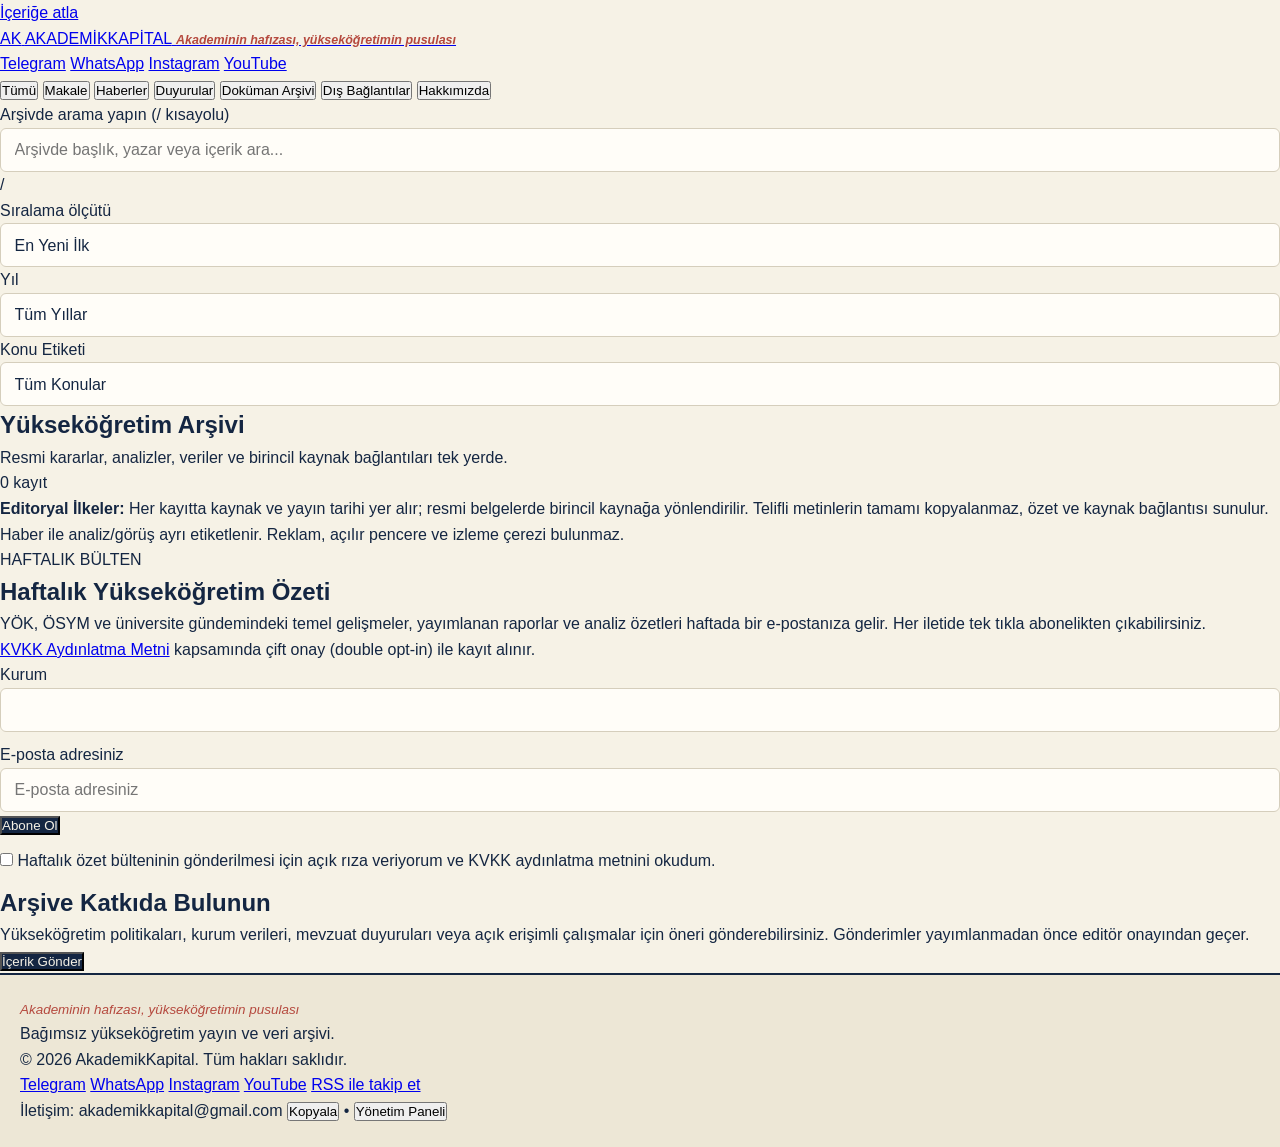
==== commit af950ff0: "Update print statement from 'Hello' to 'Goodbye'" ====
--- a/index.html
+++ b/index.html
@@ -11,24 +11,39 @@
 
   <meta charset="UTF-8">
   <meta name="viewport" content="width=device-width, initial-scale=1.0, viewport-fit=cover">
-  <title>AkademikKapital — Akademinin Hafızası, Yükseköğretimin Pusulası</title>
-  <meta name="description" content="Yükseköğretim politikaları, YÖK/ÖSYM düzenlemeleri, üniversite verileri ve akademik duyuruları bir araya getiren dijital yayın arşivi.">
-
-  <!-- Dinamik Open Graph Meta Etiketleri -->
+  <title>AkademikKapital — Yükseköğretim Yayın ve Veri Arşivi</title>
+  <meta name="description" content="Yükseköğretim politikaları, YÖK ve ÖSYM düzenlemeleri, üniversite verileri, analizler ve resmi belgeler için bağımsız açık erişim arşiv.">
+  <link rel="canonical" href="https://akademikkapital.vercel.app/">
+
+  <!-- Open Graph / Sosyal Paylaşım Etiketleri -->
   <meta property="og:type" content="website">
+  <meta property="og:locale" content="tr_TR">
   <meta property="og:site_name" content="AkademikKapital">
-  <meta property="og:title" id="ogTitle" content="AkademikKapital — Yükseköğretim Arşivi">
-  <meta property="og:description" id="ogDesc" content="Akademinin hafızası, yükseköğretimin pusulası. Yükseköğretim politikaları ve veri arşivi.">
+  <meta property="og:title" id="ogTitle" content="AkademikKapital — Akademinin hafızası, yükseköğretimin pusulası">
+  <meta property="og:description" id="ogDesc" content="Yükseköğretim gündemini izleyen, analiz ve rapor yayımlayan bağımsız açık erişim yayın ve veri arşivi.">
   <meta property="og:image" id="ogImage" content="https://akademikkapital.vercel.app/og-cover.png">
   <meta property="og:url" id="ogUrl" content="https://akademikkapital.vercel.app/">
 
-  <!-- Inline SVG Favicon -->
-  <link rel="icon" type="image/svg+xml" href="data:image/svg+xml,<svg xmlns='http://www.w3.org/2000/svg' viewBox='0 0 24 24' fill='%23142642'><path d='M12 3L1 9l11 6 9-4.91V17h2V9L12 3zm0 4.18L17.09 10 12 12.82 6.91 10 12 7.18zM5 13.18v4L12 21l7-3.82v-4L12 17l-7-3.82z'/></svg>">
-
-  <!-- Yazı Tipleri -->
+  <!-- RSS Besleme Bağlantısı -->
+  <link rel="alternate" type="application/rss+xml" title="AkademikKapital RSS Beslemesi" href="feed.xml">
+
+  <!-- İkon ve Tipografi -->
+  <link rel="icon" type="image/svg+xml" href="data:image/svg+xml,<svg xmlns='http://www.w3.org/2000/svg' viewBox='0 0 36 36'><circle cx='18' cy='18' r='17' fill='%23142642'/><text x='18' y='23' text-anchor='middle' fill='%23F6F2E6' font-family='Georgia,serif' font-size='14' font-weight='700'>AK</text></svg>">
   <link rel="preconnect" href="https://fonts.googleapis.com">
   <link rel="preconnect" href="https://fonts.gstatic.com" crossorigin>
   <link href="https://fonts.googleapis.com/css2?family=Cinzel:wght@600;700;800&family=Inter:wght@400;500;600;700&display=swap" rel="stylesheet">
+
+  <!-- Yapılandırılmış Veri (schema.org WebSite & CollectionPage) -->
+  <script type="application/ld+json">
+  {
+    "@context": "https://schema.org",
+    "@type": "CollectionPage",
+    "name": "AkademikKapital",
+    "description": "Yükseköğretim politikaları, analizler, duyurular ve veri arşivi.",
+    "url": "https://akademikkapital.vercel.app/",
+    "inLanguage": "tr"
+  }
+  </script>
 
   <link rel="stylesheet" href="style.css">
 </head>
@@ -38,301 +53,402 @@
   height="0" width="0" style="display:none;visibility:hidden"></iframe></noscript>
   <!-- End Google Tag Manager (noscript) -->
 
-  <!-- Sabit Üst Bilgi (Header) -->
-  <header class="site-header">
-    <div class="header-container">
-      <!-- Öncelik 3: Profil Fotoğrafı / Logo ve Site İsmi Ana Sayfa Bağlantısı -->
-      <a href="/" id="siteLogoLink" class="brand-home-link" aria-label="AkademikKapital Ana Sayfa" title="Ana Sayfaya Dön">
-        <div id="siteLogo" class="brand-avatar">
-          <img src="logo.png" alt="AkademikKapital Profil" onerror="this.style.display='none'; this.nextElementSibling.style.display='flex';">
-          <span class="avatar-fallback" aria-hidden="true">AK</span>
-        </div>
-        <div class="brand-text">
-          <span class="brand-title">AKADEMİKKAPİTAL</span>
+  <!-- Erişilebilirlik: İçeriğe Atla -->
+  <a href="#mainContent" class="skip-link">İçeriğe atla</a>
+
+  <!-- Sabit İnce Üst Çubuk (En fazla 64 px) -->
+  <header class="top-bar" role="banner">
+    <div class="top-bar-inner">
+      <a href="#tumu" id="brandHomeLink" class="brand-link" aria-label="AkademikKapital Ana Sayfa">
+        <span class="ak-badge" aria-hidden="true">AK</span>
+        <span class="brand-identity">
+          <span class="brand-name">AKADEMİKKAPİTAL</span>
           <span class="brand-slogan">Akademinin hafızası, yükseköğretimin pusulası</span>
-        </div>
+        </span>
       </a>
 
-      <div class="header-actions">
-        <div id="headerSocial" class="social-bar">
-          <div id="headerSocialLinks" class="social-links">
-            <a href="https://t.me/akademikkapital" target="_blank" rel="noopener noreferrer" aria-label="Telegram">Telegram</a>
-            <a href="https://whatsapp.com/channel/0029Vb6" target="_blank" rel="noopener noreferrer" aria-label="WhatsApp">WhatsApp</a>
-            <a href="https://instagram.com/akademikkapital" target="_blank" rel="noopener noreferrer" aria-label="Instagram">Instagram</a>
-            <a href="https://youtube.com/@akademikkapital" target="_blank" rel="noopener noreferrer" aria-label="YouTube">YouTube</a>
-          </div>
-        </div>
-
-        <button type="button" id="adminBtn" class="btn btn-secondary">Yönetim Paneli</button>
-        <button type="button" id="menuToggle" class="mobile-toggle" aria-label="Menüyü Aç/Kapat" aria-expanded="false">
-          <span></span><span></span><span></span>
-        </button>
-      </div>
-    </div>
-
-    <!-- Kategori Navigasyonu -->
-    <nav id="mainNav" class="nav-bar" aria-label="Ana Menü">
-      <ul class="nav-list">
-        <li><a href="#tumu" class="nav-link active" data-section="tumu">Tümü</a></li>
-        <li><a href="#makale" class="nav-link" data-section="makale">Makale</a></li>
-        <li><a href="#haberler" class="nav-link" data-section="haberler">Haberler</a></li>
-        <li><a href="#duyurular" class="nav-link" data-section="duyurular">Duyurular</a></li>
-        <li><a href="#dokuman" class="nav-link" data-section="dokuman">Doküman Arşivi</a></li>
-        <li><a href="#baglanti" class="nav-link" data-section="baglanti">Dış Bağlantılar</a></li>
-        <li><a href="#hakkimizda" class="nav-link" data-section="hakkimizda">Hakkımızda</a></li>
-      </ul>
-    </nav>
-
-    <!-- Arama ve Sıralama Çubuğu -->
-    <div class="search-sort-bar">
-      <div class="search-box">
-        <input type="search" id="searchInput" placeholder="Arşivde başlık, yazar veya içerik ara..." aria-label="Arşivde ara">
-      </div>
-      <div class="sort-box">
-        <select id="sortSelect" aria-label="Sıralama ölçütü">
-          <option value="newest">En Yeni İlk</option>
-          <option value="oldest">En Eski İlk</option>
-          <option value="title">Başlığa Göre (A-Z)</option>
-        </select>
-      </div>
+      <nav class="top-social" aria-label="Sosyal kanallar">
+        <a href="https://t.me/akademikkapital" target="_blank" rel="noopener noreferrer">Telegram</a>
+        <a href="https://whatsapp.com/channel/0029Vb6" target="_blank" rel="noopener noreferrer">WhatsApp</a>
+        <a href="https://instagram.com/akademikkapital" target="_blank" rel="noopener noreferrer">Instagram</a>
+        <a href="https://youtube.com/@akademikkapital" target="_blank" rel="noopener noreferrer">YouTube</a>
+      </nav>
     </div>
   </header>
 
+  <!-- Normal Akışta Kayan Sekme Çubuğu -->
+  <nav class="section-nav-wrap" aria-label="Arşiv bölümleri">
+    <div id="sectionTabs" class="section-tabs" role="tablist">
+      <button type="button" class="tab-item active" role="tab" aria-selected="true" aria-current="page" data-tab="tumu">Tümü</button>
+      <button type="button" class="tab-item" role="tab" aria-selected="false" data-tab="makale">Makale</button>
+      <button type="button" class="tab-item" role="tab" aria-selected="false" data-tab="haberler">Haberler</button>
+      <button type="button" class="tab-item" role="tab" aria-selected="false" data-tab="duyurular">Duyurular</button>
+      <button type="button" class="tab-item" role="tab" aria-selected="false" data-tab="dokuman">Doküman Arşivi</button>
+      <button type="button" class="tab-item" role="tab" aria-selected="false" data-tab="baglanti">Dış Bağlantılar</button>
+      <button type="button" class="tab-item" role="tab" aria-selected="false" data-tab="hakkimizda">Hakkımızda</button>
+    </div>
+  </nav>
+
   <!-- Ana İçerik -->
-  <main id="mainContent" class="site-main">
-    <!-- Görünüm 1: Arşiv Listesi -->
-    <section id="viewArchive" class="view-section">
-      <!-- Öne Çıkanlar Karuseli -->
-      <div id="featured" class="carousel-container hidden">
-        <button type="button" id="featPrev" class="carousel-control prev" aria-label="Önceki">&lsaquo;</button>
-        <div class="carousel-viewport">
-          <div id="featuredTrack" class="carousel-track"></div>
-        </div>
-        <button type="button" id="featNext" class="carousel-control next" aria-label="Sonraki">&rsaquo;</button>
-        <div id="featuredPos" class="carousel-indicators"></div>
-      </div>
-
-      <!-- Liste Başlığı -->
-      <header class="list-header">
+  <main id="mainContent" class="main-container" tabindex="-1">
+    <!-- ARŞİV GÖRÜNÜMÜ -->
+    <section id="archiveView" aria-labelledby="pageMainHeading">
+      <!-- Arama, Sıralama ve Sınırlı Filtreler -->
+      <div class="toolbar">
+        <div class="search-field-wrap">
+          <label for="searchInput" class="sr-only">Arşivde arama yapın (/ kısayolu)</label>
+          <input
+            type="search"
+            id="searchInput"
+            class="search-input"
+            placeholder="Arşivde başlık, yazar veya içerik ara..."
+            autocomplete="off"
+          >
+          <span class="shortcut-hint" aria-hidden="true">/</span>
+        </div>
+
+        <div class="sort-field-wrap">
+          <label for="sortSelect" class="sr-only">Sıralama ölçütü</label>
+          <select id="sortSelect" class="sort-select">
+            <option value="newest">En Yeni İlk</option>
+            <option value="oldest">En Eski İlk</option>
+            <option value="az">A-Z</option>
+          </select>
+        </div>
+      </div>
+
+      <!-- Ek Filtreler: Yalnızca Yıl ve Konu Etiketi -->
+      <div class="secondary-filters" aria-label="Yıl ve konu etiketi filtreleri">
+        <div class="filter-control">
+          <label for="yearFilter">Yıl</label>
+          <select id="yearFilter" class="filter-select">
+            <option value="ALL">Tüm Yıllar</option>
+          </select>
+        </div>
+        <div class="filter-control">
+          <label for="topicFilter">Konu Etiketi</label>
+          <select id="topicFilter" class="filter-select">
+            <option value="ALL">Tüm Konular</option>
+          </select>
+        </div>
+        <button type="button" id="resetFiltersBtn" class="btn-ghost hidden">Filtreleri temizle</button>
+      </div>
+
+      <!-- Tek H1 Sayfa Başlığı ve Durum Özeti -->
+      <div class="archive-heading-row">
         <div>
-          <h1 id="listTitle">Tüm Arşiv Kayıtları</h1>
-          <p id="listDesc">Yükseköğretim politikaları, YÖK/ÖSYM düzenlemeleri, veriler ve akademik duyurular.</p>
-        </div>
-        <span id="listCount" class="badge">0 içerik</span>
-      </header>
-
-      <!-- Yıl Filtreleri -->
-      <div id="yearChips" class="chip-group" aria-label="Yıla göre filtrele"></div>
-
-      <!-- İçerik Kartları -->
-      <div id="contentList" class="content-grid"></div>
-
-      <!-- Boş Durum -->
-      <div id="emptyState" class="empty-state hidden">
-        <h3>Aramanızla Eşleşen İçerik Bulunamadı</h3>
-        <p>Arama terimlerinizi veya seçili filtreleri değiştirerek tekrar deneyebilirsiniz.</p>
-      </div>
-
-      <!-- Öncelik 5: Haftalık Özet E-posta Bülteni Kutusu -->
-      <section id="newsletterSection" class="newsletter-box" aria-labelledby="newsletterHeading">
-        <div class="newsletter-info">
-          <span class="newsletter-kicker">HAFTALIK ÖZET BÜLTENİ</span>
-          <h2 id="newsletterHeading">Yükseköğretim Gündemi Her Pazartesi E-Postanızda</h2>
-          <p>Hafta boyunca yayımlanan YÖK/ÖSYM kararları, istatistik raporları ve öne çıkan analizlerin derlenmiş özetini ücretsiz alın.</p>
-        </div>
-        <form id="newsletterForm" class="newsletter-form" novalidate>
-          <div class="newsletter-input-row">
-            <input type="email" id="newsletterEmail" required placeholder="E-posta adresiniz (ör. ad@universite.edu.tr)" aria-label="E-posta adresi">
-            <button type="submit" id="newsletterSubmitBtn" class="btn btn-accent">Abone Ol</button>
-          </div>
-          <label class="newsletter-consent">
-            <input type="checkbox" id="newsletterConsent" required>
-            <span>Haftalık özet bülteni gönderimi kapsamında e-posta adresimin işlenmesini ve gizlilik koşullarını onaylıyorum.</span>
-          </label>
-          <p id="newsletterFeedback" class="newsletter-feedback" role="status" aria-live="polite"></p>
+          <h1 id="pageMainHeading" class="page-h1">Yükseköğretim Arşivi</h1>
+          <p id="activeViewNote" class="view-subtitle">Resmi kararlar, analizler, veriler ve birincil kaynak bağlantıları tek yerde.</p>
+        </div>
+        <span id="resultCount" class="result-count" aria-live="polite">0 kayıt</span>
+      </div>
+
+      <!-- Yükleniyor / Hata / Boş Durum Alanları -->
+      <div id="statusBanner" class="status-banner hidden" role="status" aria-live="polite"></div>
+
+      <!-- Tek Öne Çıkan İçerik Alanı -->
+      <section id="featuredSection" class="featured-section hidden" aria-label="Öne çıkan içerik">
+        <div class="section-eyebrow-row">
+          <span class="featured-tag">ÖNE ÇIKAN</span>
+          <span class="editorial-rule-note">Kaynaklı ve tarihli yayın</span>
+        </div>
+        <div id="featuredCardSlot"></div>
+      </section>
+
+      <!-- Liste Alanı -->
+      <section aria-label="Arşiv kayıtları listesi">
+        <div id="archiveList" class="archive-list"></div>
+        <div class="load-more-wrap">
+          <button type="button" id="loadMoreBtn" class="btn-secondary hidden">Daha fazla göster</button>
+        </div>
+      </section>
+
+      <!-- Editoryal İlkeler Bilgi Şeridi -->
+      <aside class="editorial-bar" aria-label="Editoryal ilkeler">
+        <p><strong>Editoryal İlkeler:</strong> Her kayıtta kaynak ve yayın tarihi yer alır; resmi belgelerde birincil kaynağa yönlendirilir. Telifli metinlerin tamamı kopyalanmaz, özet ve kaynak bağlantısı sunulur. Haber ile analiz/görüş ayrı etiketlenir. Reklam, açılır pencere ve izleme çerezi bulunmaz.</p>
+      </aside>
+
+      <!-- Lacivert Haftalık Bülten Bölümü -->
+      <section id="newsletterSection" class="newsletter-section" aria-labelledby="newsletterHeading">
+        <div class="newsletter-inner">
+          <div class="newsletter-copy">
+            <span class="newsletter-eyebrow">HAFTALIK BÜLTEN</span>
+            <h2 id="newsletterHeading">Haftalık Yükseköğretim Özeti</h2>
+            <p>YÖK, ÖSYM ve üniversite gündemindeki temel gelişmeler, yayımlanan raporlar ve analiz özetleri haftada bir e-postanıza gelir. Her iletide tek tıkla abonelikten çıkabilirsiniz.</p>
+            <p class="newsletter-legal">
+              <a href="#hakkimizda-kvkk" id="kvkkOpenLink">KVKK Aydınlatma Metni</a> kapsamında çift onay (double opt-in) ile kayıt alınır.
+            </p>
+          </div>
+
+          <form id="newsletterForm" class="newsletter-form" novalidate>
+            <!-- Honeypot (spam bot tuzak alanı — kullanıcı görmez) -->
+            <div class="hp-field" aria-hidden="true">
+              <label for="newsletterCompany">Kurum</label>
+              <input type="text" id="newsletterCompany" name="company" tabindex="-1" autocomplete="off">
+            </div>
+
+            <div class="newsletter-row">
+              <label for="newsletterEmail" class="sr-only">E-posta adresiniz</label>
+              <input type="email" id="newsletterEmail" class="newsletter-input" placeholder="E-posta adresiniz" required>
+              <button type="submit" id="newsletterSubmit" class="btn-primary">Abone Ol</button>
+            </div>
+
+            <label class="consent-check">
+              <input type="checkbox" id="newsletterConsent" required>
+              <span>Haftalık özet bülteninin gönderilmesi için açık rıza veriyorum ve KVKK aydınlatma metnini okudum.</span>
+            </label>
+
+            <div id="newsletterMessage" class="form-feedback" role="status" aria-live="polite"></div>
+            <div id="doubleOptInBox" class="double-optin-box hidden">
+              <p><strong>Çift Onay Bekleniyor:</strong> Aboneliğinizi tamamlamak için aşağıdaki onay adımını doğrulayın.</p>
+              <button type="button" id="confirmDoubleOptInBtn" class="btn-accent-outline">Aboneliğimi Onayla</button>
+              <button type="button" id="unsubscribeDemoBtn" class="btn-ghost-light">Tek tıkla çıkış yap</button>
+            </div>
+          </form>
+        </div>
+      </section>
+
+      <!-- "Arşive Katkıda Bulunun" Kartı ve "İçerik Gönder" Düğmesi -->
+      <section id="contributeSection" class="contribute-card" aria-labelledby="contributeHeading">
+        <div>
+          <h2 id="contributeHeading">Arşive Katkıda Bulunun</h2>
+          <p>Yükseköğretim politikaları, kurum verileri, mevzuat duyuruları veya açık erişimli çalışmalar için öneri gönderebilirsiniz. Gönderimler yayımlanmadan önce editör onayından geçer.</p>
+        </div>
+        <button type="button" id="openContributeBtn" class="btn-primary">İçerik Gönder</button>
+      </section>
+    </section>
+
+    <!-- AYRI SAYFA GÖRÜNÜMÜ: HAKKIMIZDA -->
+    <section id="aboutView" class="about-view hidden" aria-labelledby="aboutHeading">
+      <div class="about-topbar">
+        <button type="button" id="backToArchiveBtn" class="btn-secondary">&larr; Arşive Dön</button>
+      </div>
+
+      <article class="prose-column">
+        <h1 id="aboutHeading" class="page-h1">Hakkımızda</h1>
+        <p class="prose-lead">AkademikKapital; yükseköğretim gündemini izleyen, analiz ve rapor yayımlayan, akademisyenlerin, araştırmacıların ve politika izleyicilerinin düzenli uğradığı bağımsız bir açık erişim yayın ve veri arşividir.</p>
+
+        <h2>Bağımsızlık Beyanı</h2>
+        <p>AkademikKapital herhangi bir kurumun, siyasi yapının veya ticari çıkar grubunun yayın organı değildir. Yayın seçkisi ve editoryal öncelikler kamusal bilgiye erişim, doğruluk ve akademik ölçütler temelinde belirlenir.</p>
+
+        <h2>Editoryal İlkeler ve Etiketleme</h2>
+        <ul>
+          <li><strong>Kaynak ve Tarih Zorunluluğu:</strong> Her kayıtta kaynak adı ve yayın tarihi açıkça yer alır.</li>
+          <li><strong>Birincil Kaynak ve Telif Hassasiyeti:</strong> Resmi belge ve düzenlemelerde birincil kaynağa bağlantı verilir; telifli metinlerin tamamı kopyalanmaz, özet ve bağlantı paylaşılır.</li>
+          <li><strong>Haber ile Analiz/Görüş Ayrımı:</strong> Güncel olgu ve duyurular <em>Haber / Duyuru</em> olarak, yorum ve değerlendirme içeren metinler <em>Analiz / Görüş</em> olarak ayrı etiketlenir.</li>
+        </ul>
+
+        <h2>Düzeltme Politikası</h2>
+        <p>Yayımlanan bir içerikte maddi hata, veri yanlışlığı veya eksik bağlam tespit edildiğinde kanıtıyla birlikte yapılan başvurular incelenir; gerekli düzeltme kayıt altında güncellenir ve son güncelleme tarihi görünür biçimde kaydedilir.</p>
+
+        <h2 id="hakkimizda-kvkk">Gizlilik, Çerezsiz Analitik ve KVKK Aydınlatma</h2>
+        <p>Sitede reklam, açılır pencere (pop-up) ve kişiye özel profilleyen izleme çerezi bulunmaz. Ziyaret istatistikleri gizlilik odaklı ölçüm yapılandırmasıyla değerlendirilir. Bülten formuna girilen e-posta adresleri yalnızca haftalık özet bülteni gönderimi amacıyla işlenir ve dilediğiniz an tek tıkla listeden çıkarılabilir.</p>
+
+        <h2>İletişim</h2>
+        <p>Editoryal başvurular, düzeltme bildirimleri ve kurumsal iletişim için resmî adresimiz:</p>
+        <div class="contact-box">
+          <span id="contactEmailText" class="contact-email">akademikkapital@gmail.com</span>
+          <button type="button" id="copyEmailBtn" class="btn-secondary">Kopyala</button>
+          <button type="button" id="toggleContactFormBtn" class="btn-primary">Kısa Mesaj Gönder</button>
+        </div>
+
+        <form id="quickContactForm" class="quick-contact-form hidden" novalidate>
+          <div class="field-group">
+            <label for="contactName">Ad Soyad</label>
+            <input type="text" id="contactName" required>
+          </div>
+          <div class="field-group">
+            <label for="contactMessage">Mesajınız</label>
+            <textarea id="contactMessage" rows="3" required></textarea>
+          </div>
+          <button type="submit" class="btn-primary">Mesajı Hazırla</button>
+          <p id="quickContactStatus" class="form-feedback" role="status" aria-live="polite"></p>
         </form>
-      </section>
-
-      <!-- Katkı Çağrısı -->
-      <aside id="ctaPublish" class="cta-box">
-        <h2>Arşive Katkıda Bulunun</h2>
-        <p>Yükseköğretim politikaları ve akademik alana dair analizlerinizi veya resmi doküman bağlantılarını AkademikKapital arşivine iletebilirsiniz.</p>
-        <a href="mailto:akademikkapital@gmail.com" class="btn btn-primary">İçerik Gönder</a>
-      </aside>
+      </article>
     </section>
 
-    <!-- Görünüm 2: Hakkımızda -->
-    <section id="viewAbout" class="view-section hidden">
-      <article class="about-card">
-        <h1>Hakkımızda</h1>
-        <p class="lead">AkademikKapital, yükseköğretim politikalarını, YÖK ve ÖSYM düzenlemelerini, üniversite verilerini ve akademik duyuruları tek bir çatı altında toplayan bağımsız bir dijital yayın arşividir.</p>
-
-        <h2>Misyonumuz</h2>
-        <p>Akademinin kurumsal hafızasını korumak, yükseköğretimdeki yapısal dönüşümleri belgelemek ve araştırmacılar ile karar alıcılara doğrulanmış kaynaklar sunmaktır.</p>
-
-        <h2>Arşiv Bölümleri</h2>
-        <ul>
-          <li><strong>Makale:</strong> Yükseköğretim ve bilim politikaları üzerine analitik incelemeler.</li>
-          <li><strong>Haberler:</strong> Akademik ekosistemden güncel gelişmeler.</li>
-          <li><strong>Duyurular:</strong> Resmi kararlar, yönetmelik değişiklikleri ve akademik ilanlar.</li>
-          <li><strong>Doküman Arşivi:</strong> Raporlar, istatistikler ve doğrudan erişilebilir kaynak bağlantıları.</li>
-          <li><strong>Dış Bağlantılar:</strong> Kurumsal veri portalları ve resmi başvuru adresleri.</li>
-        </ul>
-
-        <h2>İletişim</h2>
-        <p>Görüş, öneri ve katkılarınız için: <a href="mailto:akademikkapital@gmail.com">akademikkapital@gmail.com</a></p>
+    <!-- TEK SÜTUN DETAY GÖRÜNÜMÜ (65-75 KARAKTER OKUMA GENİŞLİĞİ) -->
+    <section id="detailView" class="detail-view hidden" aria-labelledby="detailTitle">
+      <div class="detail-nav-bar">
+        <button type="button" id="detailBackBtn" class="btn-secondary">&larr; Listeye Dön</button>
+        <div class="detail-actions">
+          <button type="button" id="printDetailBtn" class="btn-ghost">Yazdır</button>
+          <button type="button" id="shareDetailBtn" class="btn-ghost">Paylaş</button>
+          <button type="button" id="copyApaBtn" class="btn-primary">Künyeyi kopyala (APA)</button>
+        </div>
+      </div>
+
+      <article id="detailArticle" class="reading-column" itemscope itemtype="https://schema.org/Article">
+        <header class="detail-header">
+          <div class="detail-badges">
+            <span id="detailTypeBadge" class="type-badge"></span>
+            <span id="detailGenreBadge" class="genre-badge"></span>
+          </div>
+          <h1 id="detailTitle" class="detail-title" itemprop="headline"></h1>
+          <div class="detail-meta">
+            <span>Yazar: <strong id="detailAuthor" itemprop="author"></strong></span>
+            <span>Kaynak: <strong id="detailSource"></strong></span>
+            <span>Yayın: <time id="detailDate" itemprop="datePublished"></time></span>
+            <span>Son güncelleme: <time id="detailUpdated" itemprop="dateModified"></time></span>
+            <span id="detailReadTime"></span>
+          </div>
+          <div class="permalink-row">
+            <span>Kalıcı URL:</span>
+            <code id="detailPermalink"></code>
+            <button type="button" id="copyPermalinkBtn" class="btn-ghost">Kopyala</button>
+          </div>
+        </header>
+
+        <div id="detailBody" class="detail-body" itemprop="articleBody"></div>
+
+        <div id="detailPrimaryLinkBox" class="primary-source-box hidden">
+          <span>Birincil Kaynak / Resmi Belge:</span>
+          <a id="detailPrimaryLink" href="#" target="_blank" rel="noopener noreferrer"></a>
+        </div>
+
+        <footer class="detail-apa-box">
+          <h2>Önerilen APA Künyesi</h2>
+          <p id="detailApaText" class="apa-text"></p>
+        </footer>
       </article>
     </section>
   </main>
 
-  <!-- Alt Bilgi (Footer) -->
-  <footer class="site-footer">
-    <div class="footer-container">
-      <div class="footer-info">
-        <a href="/" class="footer-brand">AkademikKapital</a>
-        <p class="footer-slogan">"Akademinin hafızası, yükseköğretimin pusulası"</p>
-        <p class="footer-archive-note">Bağımsız yükseköğretim yayın ve veri arşivi.</p>
-      </div>
-
-      <div class="footer-links">
-        <div id="footerSocial" class="social-bar">
-          <div id="footerSocialLinks" class="social-links">
-            <a href="https://t.me/akademikkapital" target="_blank" rel="noopener noreferrer">Telegram</a>
-            <a href="https://whatsapp.com/channel/0029Vb6" target="_blank" rel="noopener noreferrer">WhatsApp</a>
-            <a href="https://instagram.com/akademikkapital" target="_blank" rel="noopener noreferrer">Instagram</a>
-            <a href="https://youtube.com/@akademikkapital" target="_blank" rel="noopener noreferrer">YouTube</a>
-          </div>
-        </div>
-        <p>İletişim: <a href="mailto:akademikkapital@gmail.com">akademikkapital@gmail.com</a></p>
-      </div>
-    </div>
-    <div class="footer-bottom">
-      <p>&copy; <span id="year"></span> AkademikKapital. Tüm hakları saklıdır.</p>
+  <!-- Alt Bilgi -->
+  <footer class="site-footer" role="contentinfo">
+    <div class="footer-inner">
+      <div class="footer-brand-col">
+        <p class="footer-slogan">Akademinin hafızası, yükseköğretimin pusulası</p>
+        <p class="footer-desc">Bağımsız yükseköğretim yayın ve veri arşivi.</p>
+        <p class="footer-copy">&copy; 2026 AkademikKapital. Tüm hakları saklıdır.</p>
+      </div>
+
+      <div class="footer-meta-col">
+        <nav class="footer-social" aria-label="Alt bilgi sosyal bağlantıları">
+          <a href="https://t.me/akademikkapital" target="_blank" rel="noopener noreferrer">Telegram</a>
+          <a href="https://whatsapp.com/channel/0029Vb6" target="_blank" rel="noopener noreferrer">WhatsApp</a>
+          <a href="https://instagram.com/akademikkapital" target="_blank" rel="noopener noreferrer">Instagram</a>
+          <a href="https://youtube.com/@akademikkapital" target="_blank" rel="noopener noreferrer">YouTube</a>
+          <a href="feed.xml" id="rssFollowLink" class="rss-link">RSS ile takip et</a>
+        </nav>
+
+        <div class="footer-contact-line">
+          <span>İletişim: akademikkapital@gmail.com</span>
+          <button type="button" id="footerCopyEmailBtn" class="btn-inline-copy">Kopyala</button>
+          <span aria-hidden="true">•</span>
+          <button type="button" id="footerAdminLink" class="footer-text-link">Yönetim Paneli</button>
+        </div>
+      </div>
     </div>
   </footer>
 
-  <!-- Toast Bildirimi -->
-  <div id="toast" class="toast-container" role="status" aria-live="polite"></div>
-
-  <!-- DİYALOG 1: İçerik Okuyucu -->
-  <dialog id="readerDialog" class="modal-dialog reader-modal">
-    <div class="modal-content">
-      <div class="modal-top-bar">
-        <span id="readerCategoryBadge" class="badge">Kategori</span>
-        <button type="button" class="modal-close" data-close="readerDialog" aria-label="Kapat">&times;</button>
-      </div>
-      <article id="readerContent" class="reader-body"></article>
-      <div class="modal-footer-actions">
-        <button type="button" id="readerShareBtn" class="btn btn-secondary">Paylaş</button>
-        <button type="button" class="btn btn-primary" data-close="readerDialog">Kapat</button>
+  <!-- DİYALOG: İçerik Gönder (Editör Onay Kuyruğuna Düşer) -->
+  <dialog id="contributeDialog" class="dialog-box" aria-labelledby="contributeDialogTitle">
+    <div class="dialog-panel">
+      <div class="dialog-head">
+        <h2 id="contributeDialogTitle">İçerik Gönder</h2>
+        <button type="button" class="dialog-close" data-close-dialog="contributeDialog" aria-label="Pencereyi kapat">&times;</button>
+      </div>
+
+      <form id="contributeForm" class="stack-form" novalidate>
+        <p class="dialog-note">Gönderdiğiniz kayıt doğrudan yayımlanmaz; editoryal doğrulama ve onay sürecinden sonra arşive eklenir.</p>
+
+        <div class="field-group">
+          <label for="subName">Ad Soyad *</label>
+          <input type="text" id="subName" required>
+        </div>
+
+        <div class="field-group">
+          <label for="subInstitution">Kurum / Üniversite *</label>
+          <input type="text" id="subInstitution" required>
+        </div>
+
+        <div class="field-group">
+          <label for="subEmail">E-posta *</label>
+          <input type="email" id="subEmail" required>
+        </div>
+
+        <div class="field-group">
+          <label for="subType">Tür *</label>
+          <select id="subType" required>
+            <option value="makale">Makale</option>
+            <option value="haberler">Haberler</option>
+            <option value="duyurular">Duyurular</option>
+            <option value="dokuman">Doküman Arşivi</option>
+            <option value="baglanti">Dış Bağlantılar</option>
+          </select>
+        </div>
+
+        <div class="field-group">
+          <label for="subTitle">Başlık *</label>
+          <input type="text" id="subTitle" required>
+        </div>
+
+        <div class="field-group">
+          <label for="subTextOrUrl">Özet / Metin veya Resmi Bağlantı (URL) *</label>
+          <textarea id="subTextOrUrl" rows="4" required placeholder="Kısa özet/metin veya birincil kaynak bağlantısını yazın..."></textarea>
+        </div>
+
+        <div class="field-group">
+          <label for="subSourceNote">Kaynak Beyanı ve Yayın Tarihi *</label>
+          <input type="text" id="subSourceNote" required placeholder="Örn: YÖK Resmî Duyurusu, 2026-11-20">
+        </div>
+
+        <label class="consent-check dark-check">
+          <input type="checkbox" id="subConfirm" required>
+          <span>Kaynak beyanımın doğru olduğunu, telif haklarına saygı gösterdiğimi ve editör onay sürecini kabul ediyorum.</span>
+        </label>
+
+        <div id="contributeError" class="form-feedback" role="alert"></div>
+
+        <div class="dialog-footer">
+          <button type="button" class="btn-secondary" data-close-dialog="contributeDialog">Vazgeç</button>
+          <button type="submit" class="btn-primary">Onaya Gönder</button>
+        </div>
+      </form>
+
+      <div id="contributeSuccessScreen" class="submission-receipt hidden">
+        <h3>Gönderiminiz Editör Onayına Alındı</h3>
+        <p id="receiptSummaryText"></p>
+        <button type="button" id="closeReceiptBtn" class="btn-primary">Tamam</button>
       </div>
     </div>
   </dialog>
 
-  <!-- DİYALOG 2: Öncelik 6 — Görselli Sosyal Medya Paylaşım Penceresi -->
-  <dialog id="shareDialog" class="modal-dialog share-modal">
-    <div class="modal-content">
-      <div class="modal-top-bar">
-        <h2>İçeriği Paylaş</h2>
-        <button type="button" class="modal-close" data-close="shareDialog" aria-label="Kapat">&times;</button>
-      </div>
-
-      <div class="share-preview-card">
-        <img id="sharePreviewImg" src="" alt="Paylaşım Görseli" class="share-preview-img hidden">
-        <div class="share-preview-text">
-          <strong id="sharePreviewTitle">Başlık</strong>
-          <p id="sharePreviewDesc">Özet</p>
-        </div>
-      </div>
-
-      <div class="share-platforms-grid">
-        <button type="button" id="shareNativeBtn" class="share-btn share-native">Cihazda Paylaş</button>
-        <button type="button" id="shareWhatsappBtn" class="share-btn share-wa">WhatsApp</button>
-        <button type="button" id="shareTelegramBtn" class="share-btn share-tg">Telegram</button>
-        <button type="button" id="shareXBtn" class="share-btn share-x">X (Twitter)</button>
-        <button type="button" id="shareLinkedinBtn" class="share-btn share-li">LinkedIn</button>
-        <button type="button" id="shareFacebookBtn" class="share-btn share-fb">Facebook</button>
-      </div>
-
-      <div class="instagram-share-box">
-        <p class="instagram-note"><strong>Instagram için:</strong> Instagram doğrudan web bağlantısı paylaşımını desteklemez; bağlantıyı kopyalayıp hikâye veya gönderi görselini indirebilirsiniz.</p>
-        <div class="instagram-actions">
-          <button type="button" id="shareCopyLinkBtn" class="btn btn-secondary">Bağlantıyı Kopyala</button>
-          <button type="button" id="shareDownloadImgBtn" class="btn btn-primary">Görseli İndir</button>
-        </div>
-      </div>
-    </div>
-  </dialog>
-
-  <!-- DİYALOG 3: Yönetici Girişi -->
-  <dialog id="loginDialog" class="modal-dialog">
-    <div class="modal-content">
-      <div class="modal-top-bar">
-        <h2>Yönetici Girişi</h2>
-        <button type="button" class="modal-close" data-close="loginDialog" aria-label="Kapat">&times;</button>
-      </div>
-      <form id="loginForm">
-        <div class="form-group">
-          <label for="adminPassword">Yönetici Şifresi</label>
-          <input type="password" id="adminPassword" required placeholder="Şifrenizi giriniz">
-        </div>
-        <div class="form-actions">
-          <button type="submit" class="btn btn-primary">Giriş Yap</button>
-        </div>
-      </form>
-    </div>
-  </dialog>
-
-  <!-- DİYALOG 4: Yönetim Paneli (Öncelik 1 Backspace Koruması + Öncelik 2 Doküman Adı/URL) -->
-  <dialog id="adminDialog" class="modal-dialog admin-modal">
-    <div class="modal-content">
-      <div class="modal-top-bar">
-        <h2>Yönetim Paneli</h2>
-        <button type="button" class="modal-close" data-close="adminDialog" aria-label="Kapat">&times;</button>
-      </div>
-
-      <div class="tab-nav">
-        <button type="button" class="tab-btn active" data-tab="adminTabList">İçerik Listesi</button>
-        <button type="button" class="tab-btn" data-tab="adminTabNew">Yeni İçerik / Düzenle</button>
-        <button type="button" class="tab-btn" data-tab="adminTabSettings">Ayarlar & Yedek</button>
-      </div>
-
-      <!-- Sekme 1: Liste -->
-      <div id="adminTabList" class="tab-panel active">
-        <div class="panel-header">
-          <h3>Kayıtlı İçerikler</h3>
-          <input type="search" id="adminSearchInput" placeholder="Panelde ara...">
-        </div>
-        <div class="table-wrapper">
-          <table class="admin-table">
-            <thead>
-              <tr>
-                <th>Başlık</th>
-                <th>Kategori</th>
-                <th>Tarih</th>
-                <th>İşlemler</th>
-              </tr>
-            </thead>
-            <tbody id="adminTableBody"></tbody>
-          </table>
-        </div>
-      </div>
-
-      <!-- Sekme 2: Yeni İçerik / Düzenleme -->
-      <div id="adminTabNew" class="tab-panel">
-        <h3 id="formTitle">Yeni İçerik Ekle</h3>
-        <form id="contentForm">
-          <input type="hidden" id="editItemId" value="">
-
-          <div class="form-group">
-            <label for="itemTitle">Başlık *</label>
-            <input type="text" id="itemTitle" required placeholder="İçerik başlığını giriniz">
-          </div>
-
-          <div class="form-row">
-            <div class="form-group">
-              <label for="itemCategory">Kategori *</label>
-              <select id="itemCategory" required>
+  <!-- DİYALOG: Yönetim Paneli (Alt Bilgiden Açılır, Yapısı Korundu) -->
+  <dialog id="adminDialog" class="dialog-box" aria-labelledby="adminDialogTitle">
+    <div class="dialog-panel dialog-wide">
+      <div class="dialog-head">
+        <h2 id="adminDialogTitle">Yönetim Paneli</h2>
+        <button type="button" class="dialog-close" data-close-dialog="adminDialog" aria-label="Pencereyi kapat">&times;</button>
+      </div>
+
+      <div id="adminGate" class="stack-form">
+        <p class="dialog-note">Yönetici parolası ile giriş yapın (örnek parola: <code>akademik2026</code>).</p>
+        <div class="field-group">
+          <label for="adminPassInput">Yönetici Parolası</label>
+          <input type="password" id="adminPassInput" autocomplete="current-password">
+        </div>
+        <div class="dialog-footer">
+          <button type="button" id="adminLoginSubmit" class="btn-primary">Giriş</button>
+        </div>
+      </div>
+
+      <div id="adminConsole" class="hidden">
+        <h3>Editör Onayı Bekleyen Gönderimler</h3>
+        <div id="pendingQueueList" class="pending-queue"></div>
+
+        <h3>Yeni Arşiv Kaydı Ekle / Düzenle</h3>
+        <form id="adminRecordForm" class="stack-form">
+          <input type="hidden" id="adminEditId">
+          <div class="field-group">
+            <label for="admTitle">Başlık *</label>
+            <input type="text" id="admTitle" required>
+          </div>
+          <div class="two-col">
+            <div class="field-group">
+              <label for="admCategory">Tür</label>
+              <select id="admCategory">
                 <option value="makale">Makale</option>
                 <option value="haberler">Haberler</option>
                 <option value="duyurular">Duyurular</option>
@@ -340,74 +456,68 @@
                 <option value="baglanti">Dış Bağlantılar</option>
               </select>
             </div>
-            <div class="form-group">
-              <label for="itemDate">Tarih *</label>
-              <input type="date" id="itemDate" required>
-            </div>
-          </div>
-
-          <div class="form-group">
-            <label for="itemAuthor">Yazar / Kaynak</label>
-            <input type="text" id="itemAuthor" placeholder="Örn: YÖK, ÖSYM, AkademikKapital">
-          </div>
-
-          <div class="form-group">
-            <label for="itemSummary">Özet</label>
-            <textarea id="itemSummary" rows="3" placeholder="Kısa özet yazınız"></textarea>
-          </div>
-
-          <div class="form-group">
-            <label for="itemContent">Detaylı İçerik</label>
-            <textarea id="itemContent" rows="7" placeholder="Ana metin içeriğini giriniz"></textarea>
-          </div>
-
-          <!-- Öncelik 2: Dosya Yükleme Kaldırıldı -> Doküman Adı + İndirme Bağlantısı (URL) -->
-          <fieldset class="doc-fieldset">
-            <legend>Doküman Bilgileri (Dosya Yükleme Yerine Bağlantı)</legend>
-            <div class="form-group">
-              <label for="docName">Doküman Adı</label>
-              <input type="text" id="docName" placeholder="Örn: 2026 YÖK Yükseköğretim İstatistikleri (PDF)">
-            </div>
-            <div class="form-group">
-              <label for="docUrl">İndirme Bağlantısı (URL)</label>
-              <input type="url" id="docUrl" placeholder="https://...">
-            </div>
-          </fieldset>
-
-          <div class="form-group">
-            <label for="itemImage">Paylaşım / Kapak Görseli URL</label>
-            <input type="url" id="itemImage" placeholder="https://.../gorsel.jpg">
-          </div>
-
-          <div class="form-checkbox-group">
-            <label><input type="checkbox" id="itemFeatured"> Öne Çıkarılan İçerik</label>
-            <label><input type="checkbox" id="itemPinned"> Başa Tuttur</label>
-          </div>
-
-          <div class="form-actions">
-            <button type="submit" id="saveContentBtn" class="btn btn-primary">Kaydet ve Yayınla</button>
-            <button type="button" id="cancelEditBtn" class="btn btn-secondary hidden">Vazgeç</button>
+            <div class="field-group">
+              <label for="admGenre">Yayın Niteliği</label>
+              <select id="admGenre">
+                <option value="Haber / Duyuru">Haber / Duyuru</option>
+                <option value="Analiz / Görüş">Analiz / Görüş</option>
+                <option value="Resmî Belge">Resmî Belge</option>
+              </select>
+            </div>
+          </div>
+          <div class="two-col">
+            <div class="field-group">
+              <label for="admAuthor">Yazar</label>
+              <input type="text" id="admAuthor" required>
+            </div>
+            <div class="field-group">
+              <label for="admSource">Kaynak</label>
+              <input type="text" id="admSource" required>
+            </div>
+          </div>
+          <div class="two-col">
+            <div class="field-group">
+              <label for="admDate">Yayın Tarihi</label>
+              <input type="date" id="admDate" required>
+            </div>
+            <div class="field-group">
+              <label for="admTopic">Konu Etiketi</label>
+              <input type="text" id="admTopic" placeholder="Örn: YÖK, ÖSYM, Finansman">
+            </div>
+          </div>
+          <div class="two-col">
+            <div class="field-group">
+              <label for="admDocMeta">Doküman Türü / Boyutu</label>
+              <input type="text" id="admDocMeta" placeholder="Örn: PDF • 2.4 MB">
+            </div>
+            <div class="field-group">
+              <label for="admSourceUrl">Resmî Kaynak / Bağlantı URL</label>
+              <input type="url" id="admSourceUrl" placeholder="https://...">
+            </div>
+          </div>
+          <div class="field-group">
+            <label for="admSummary">Kısa Özet (En fazla 2 satır)</label>
+            <textarea id="admSummary" rows="2" required></textarea>
+          </div>
+          <div class="field-group">
+            <label for="admBody">Detay Metni</label>
+            <textarea id="admBody" rows="5" required></textarea>
+          </div>
+          <label class="consent-check dark-check">
+            <input type="checkbox" id="admFeatured">
+            <span>Bu kaydı en üstte tek "Öne Çıkan" içerik olarak göster</span>
+          </label>
+          <div class="dialog-footer">
+            <button type="button" id="exportJsonBtn" class="btn-secondary">JSON İndir</button>
+            <button type="submit" class="btn-primary">Arşive Kaydet</button>
           </div>
         </form>
-      </div>
-
-      <!-- Sekme 3: Ayarlar & Yedek -->
-      <div id="adminTabSettings" class="tab-panel">
-        <h3>Yedekleme ve Veri Yönetimi</h3>
-        <div class="settings-section">
-          <p>Arşiv kayıtlarını JSON olarak dışa aktarabilir veya yedekten geri yükleyebilirsiniz.</p>
-          <div class="button-group">
-            <button type="button" id="exportDataBtn" class="btn btn-secondary">JSON Dışa Aktar</button>
-            <label for="importJsonInput" class="btn btn-secondary">JSON İçe Aktar</label>
-            <input type="file" id="importJsonInput" accept="application/json,.json" class="hidden">
-          </div>
-        </div>
-        <div class="settings-section">
-          <button type="button" id="logoutAdminBtn" class="btn btn-danger">Yönetici Oturumunu Kapat</button>
-        </div>
       </div>
     </div>
   </dialog>
+
+  <!-- Canlı Bildirim (Toast) -->
+  <div id="liveToast" class="live-toast" role="status" aria-live="polite"></div>
 
   <script src="script.js" defer></script>
 </body>
--- a/style.css
+++ b/style.css
@@ -1,893 +1,1062 @@
-/* ==========================================================
-   AKADEMİKKAPİTAL — Yükseköğretim Arşivi
-   Sade, kurumsal, yüksek okunabilirlikli tasarım
-   ========================================================== */
+/* ==========================================================================
+   AkademikKapital — Yükseköğretim Arşivi Stil Dosyası
+   Renk Paleti: Saman Kağıdı (#F6F2E6), Lacivert (#142642), Kurşun Kalem Kırmızısı (#B5493E)
+   Öncelik 4: iOS Safari (100dvh, -webkit- önekleri, 16px input zoom koruması, safe-area)
+   ========================================================================== */
 
 :root {
-  --paper: #F6F2E6;
-  --sand: #EDE7D5;
-  --ink: #1A1A18;
+  --bg-paper: #F6F2E6;
+  --bg-surface: #FFFDF8;
+  --bg-muted: #EDE7D6;
+  --navy: #142642;
+  --navy-light: #223B63;
   --pencil-red: #B5493E;
-  --navy: #142642;
-  --archive-blue: #33527A;
-  --rule: #D6CEBC;
-  --rule-strong: #B9AF98;
-
-  --font-logo: 'Cinzel', 'Times New Roman', serif;
-  --font-head: 'Newsreader', Georgia, serif;
-  --font-body: 'Source Serif 4', Georgia, serif;
-  --font-ui: 'IBM Plex Sans', system-ui, -apple-system, 'Segoe UI', sans-serif;
-
-  --radius: 2px;
-  --max: 1040px;
-  --gutter: clamp(16px, 4vw, 32px);
-}
-
-*, *::before, *::after { box-sizing: border-box; }
-
-html { -webkit-text-size-adjust: 100%; scroll-behavior: smooth; scroll-padding-top: 175px; }
+  --pencil-red-dark: #96382E;
+  --text-main: #142642;
+  --text-muted: #4E5B6E;
+  --border-color: #D5CEBC;
+  --shadow-sm: 0 2px 6px rgba(20, 38, 66, 0.06);
+  --shadow-md: 0 8px 24px rgba(20, 38, 66, 0.12);
+  --font-serif: 'Cinzel', Georgia, serif;
+  --font-sans: 'Inter', -apple-system, BlinkMacSystemFont, 'Segoe UI', Roboto, sans-serif;
+  --safe-top: env(safe-area-inset-top, 0px);
+  --safe-bottom: env(safe-area-inset-bottom, 0px);
+}
+
+*,
+*::before,
+*::after {
+  box-sizing: border-box;
+  margin: 0;
+  padding: 0;
+  -webkit-tap-highlight-color: transparent;
+}
+
+html {
+  background-color: var(--bg-paper);
+  color: var(--text-main);
+  font-family: var(--font-sans);
+  font-size: 16px;
+  line-height: 1.6;
+  -webkit-text-size-adjust: 100%;
+  scroll-behavior: smooth;
+}
 
 body {
-  margin: 0;
-  background: var(--paper);
-  color: var(--ink);
-  font-family: var(--font-body);
-  font-size: 1.0625rem;
-  line-height: 1.7;
+  background-color: var(--bg-paper);
+  color: var(--text-main);
   min-height: 100vh;
+  min-height: 100dvh;
   display: flex;
   flex-direction: column;
-}
-body.modal-open { overflow: hidden; }
-
-h1, h2, h3, h4 {
-  font-family: var(--font-head);
-  color: var(--pencil-red);
-  line-height: 1.25;
-  margin: 0;
-}
-
-a { color: var(--archive-blue); }
-img { max-width: 100%; }
-[hidden] { display: none !important; }
-
-.sr-only {
-  position: absolute; width: 1px; height: 1px; padding: 0; margin: -1px;
-  overflow: hidden; clip: rect(0,0,0,0); white-space: nowrap; border: 0;
-}
-
-.skip-link {
-  position: absolute; left: -999px; top: 0;
-  background: var(--navy); color: var(--paper);
-  padding: 8px 14px; z-index: 100; font-family: var(--font-ui);
-}
-.skip-link:focus { left: 8px; top: 8px; }
-
-:focus-visible { outline: 3px solid var(--archive-blue); outline-offset: 2px; }
-
-/* ---------- Sabit Header + Menü + Arama Çubuğu ---------- */
+  padding-bottom: var(--safe-bottom);
+  overflow-x: hidden;
+}
+
+/* Öncelik 4: iOS Safari modal açıkken arka plan kaydırma kilidi */
+body.modal-open {
+  overflow: hidden !important;
+  position: fixed;
+  width: 100%;
+  touch-action: none;
+}
+
+/* ==========================================================================
+   Üst Başlık (Header) & Öncelik 3: Tıklanabilir Profil / Site İsmi
+   ========================================================================== */
 .site-header {
-  background: var(--paper);
-  border-top: 6px solid var(--navy);
-  border-bottom: 1px solid var(--rule-strong);
+  position: -webkit-sticky;
   position: sticky;
   top: 0;
-  z-index: 20;
-  box-shadow: 0 4px 16px rgba(20, 38, 66, 0.05);
-}
-
-.header-inner {
-  max-width: var(--max);
+  z-index: 100;
+  background-color: rgba(246, 242, 230, 0.96);
+  -webkit-backdrop-filter: blur(8px);
+  backdrop-filter: blur(8px);
+  border-bottom: 2px solid var(--navy);
+  padding-top: var(--safe-top);
+}
+
+.header-container {
+  max-width: 1140px;
   margin: 0 auto;
-  padding: 12px var(--gutter);
+  padding: 0.85rem 1.25rem;
   display: flex;
   align-items: center;
   justify-content: space-between;
-  gap: 16px;
-}
-
-.brand { display: flex; align-items: center; gap: 14px; min-width: 0; }
-
-.brand-logo {
-  width: 56px; height: 56px;
+  gap: 1rem;
+}
+
+/* Öncelik 3: Ana sayfaya yönlendiren profil fotoğrafı ve site adı */
+.brand-home-link {
+  display: inline-flex;
+  align-items: center;
+  gap: 0.85rem;
+  text-decoration: none;
+  color: var(--navy);
+  cursor: pointer;
+  border-radius: 8px;
+  padding: 0.25rem 0.4rem;
+  margin-left: -0.4rem;
+  transition: opacity 0.2s ease, transform 0.2s ease, background-color 0.2s ease;
+}
+
+.brand-home-link:hover {
+  opacity: 0.88;
+  transform: translateY(-1px);
+  background-color: rgba(20, 38, 66, 0.04);
+}
+
+.brand-home-link:focus-visible {
+  outline: 2px solid var(--pencil-red);
+  outline-offset: 2px;
+}
+
+.brand-avatar {
+  width: 46px;
+  height: 46px;
+  min-width: 46px;
   border-radius: 50%;
+  border: 2px solid var(--navy);
+  background-color: var(--navy);
+  color: var(--bg-paper);
+  overflow: hidden;
+  display: flex;
+  align-items: center;
+  justify-content: center;
+  box-shadow: var(--shadow-sm);
+}
+
+.brand-avatar img {
+  width: 100%;
+  height: 100%;
   object-fit: cover;
-  border: 2px solid var(--navy);
-  background: var(--sand);
-  flex: none;
-}
-
-.brand-text { min-width: 0; }
+  display: block;
+}
+
+.avatar-fallback {
+  display: none;
+  font-family: var(--font-serif);
+  font-weight: 800;
+  font-size: 1rem;
+  letter-spacing: 0.04em;
+  color: var(--bg-paper);
+}
+
+.brand-text {
+  display: flex;
+  flex-direction: column;
+}
 
 .brand-title {
-  font-family: var(--font-logo);
-  font-weight: 700;
-  font-size: clamp(1.1rem, 3.4vw, 1.7rem);
-  letter-spacing: 0.1em;
-  color: var(--navy);
-  line-height: 1.1;
-}
-
-.brand-sub {
-  margin: 4px 0 0;
-  font-family: var(--font-ui);
-  font-size: clamp(0.75rem, 2vw, 0.88rem);
-  letter-spacing: 0.03em;
-  font-weight: 500;
-  color: var(--archive-blue);
-  line-height: 1.3;
-}
-
-.header-actions { display: flex; align-items: center; gap: 10px; flex: none; }
-
-/* ---------- Sosyal Medya İkonları ---------- */
-.social-bar {
-  display: flex;
-  align-items: center;
-  gap: 8px;
-  font-family: var(--font-ui);
-}
-
-.social-heading {
-  font-size: 0.72rem;
-  font-weight: 600;
+  font-family: var(--font-serif);
+  font-size: 1.35rem;
+  font-weight: 800;
   letter-spacing: 0.05em;
-  text-transform: uppercase;
-  color: var(--archive-blue);
+  line-height: 1.15;
+  color: var(--navy);
+}
+
+.brand-slogan {
+  font-size: 0.78rem;
+  font-weight: 600;
+  font-style: italic;
+  color: var(--pencil-red);
+}
+
+.header-actions {
+  display: flex;
+  align-items: center;
+  gap: 0.75rem;
+}
+
+.social-links {
+  display: flex;
+  align-items: center;
+  gap: 0.65rem;
+  flex-wrap: wrap;
+}
+
+.social-links a {
+  color: var(--navy);
+  text-decoration: none;
+  font-size: 0.82rem;
+  font-weight: 600;
+  padding: 0.25rem 0.5rem;
+  border-radius: 4px;
+  transition: color 0.2s ease, background-color 0.2s ease;
+}
+
+.social-links a:hover {
+  color: var(--pencil-red);
+  background-color: rgba(181, 73, 62, 0.08);
+}
+
+/* Navigasyon */
+.nav-bar {
+  border-top: 1px solid var(--border-color);
+  background-color: var(--bg-paper);
+}
+
+.nav-list {
+  max-width: 1140px;
+  margin: 0 auto;
+  padding: 0 1.25rem;
+  list-style: none;
+  display: flex;
+  align-items: center;
+  gap: 0.25rem;
+  overflow-x: auto;
+  -webkit-overflow-scrolling: touch;
+  scrollbar-width: none;
+}
+
+.nav-list::-webkit-scrollbar {
+  display: none;
+}
+
+.nav-link {
+  display: inline-block;
+  padding: 0.65rem 0.9rem;
+  color: var(--navy);
+  text-decoration: none;
+  font-size: 0.88rem;
+  font-weight: 600;
   white-space: nowrap;
-}
-
-.social-links {
-  display: flex;
-  flex-wrap: wrap;
-  align-items: center;
-  gap: 6px;
-}
-
-.social-links-footer {
-  justify-content: center;
-  gap: 10px;
-  margin-top: 8px;
-}
-
-.social-link {
-  width: 34px;
-  height: 34px;
-  border-radius: var(--radius);
-  border: 1px solid var(--navy);
-  background: var(--sand);
-  color: var(--navy);
-  display: inline-flex;
-  align-items: center;
-  justify-content: center;
-  text-decoration: none;
-  transition: background .15s, color .15s, border-color .15s;
-}
-
-.social-link:hover {
-  background: var(--pencil-red);
-  border-color: var(--pencil-red);
-  color: var(--paper);
-}
-
-.social-link svg {
-  width: 16px;
-  height: 16px;
-  fill: currentColor;
-  display: block;
-}
-
-.social-links-footer .social-link {
-  background: rgba(246, 242, 230, 0.1);
-  border-color: rgba(246, 242, 230, 0.45);
-  color: var(--paper);
-}
-
-.social-links-footer .social-link:hover {
-  background: var(--pencil-red);
-  border-color: var(--pencil-red);
-  color: var(--paper);
-}
-
-/* ---------- Sabit Navigasyon ---------- */
-.main-nav { border-top: 1px solid var(--rule); background: var(--sand); }
-
-.main-nav ul {
-  list-style: none;
-  margin: 0 auto;
-  padding: 0 var(--gutter);
-  max-width: var(--max);
-  display: flex;
-  flex-wrap: wrap;
-  gap: 0 4px;
-}
-
-.main-nav a {
-  display: flex;
-  align-items: center;
-  gap: 7px;
-  padding: 10px 13px;
-  font-family: var(--font-ui);
-  font-weight: 500;
-  font-size: 0.88rem;
-  color: var(--navy);
-  text-decoration: none;
   border-bottom: 3px solid transparent;
-}
-.main-nav a:hover { color: var(--pencil-red); }
-.main-nav a[aria-current="page"] {
+  min-height: 44px;
+  transition: color 0.2s ease, border-color 0.2s ease;
+}
+
+.nav-link:hover,
+.nav-link.active {
   color: var(--pencil-red);
   border-bottom-color: var(--pencil-red);
-  font-weight: 600;
-}
-
-/* ---------- Üstte Sabit Arama ve Sıralama Çubuğu ---------- */
-.header-searchbar {
-  background: var(--paper);
-  border-top: 1px solid var(--rule);
-  padding: 8px var(--gutter);
-}
-
-.header-searchbar-inner {
-  max-width: var(--max);
+}
+
+/* Arama ve Sıralama Çubuğu */
+.search-sort-bar {
+  max-width: 1140px;
   margin: 0 auto;
-  display: grid;
-  grid-template-columns: 1fr auto;
-  gap: 12px;
-  align-items: center;
-}
-
-.header-searchbar .search input[type="search"] {
-  padding: 8px 12px;
-  font-size: 0.92rem;
-}
-
-.header-searchbar .sort {
-  flex-direction: row;
-  align-items: center;
-  gap: 8px;
-}
-
-.header-searchbar .sort select {
-  min-width: 155px;
-  padding: 7px 10px;
-  font-size: 0.86rem;
-}
-
-.menu-toggle {
+  padding: 0.65rem 1.25rem;
+  display: flex;
+  gap: 0.75rem;
+  border-top: 1px solid var(--border-color);
+}
+
+.search-box {
+  flex: 1;
+}
+
+/* Öncelik 4: iOS Safari otomatik zoom engeli için tüm form alanlarında min 16px */
+input[type="text"],
+input[type="search"],
+input[type="email"],
+input[type="url"],
+input[type="password"],
+input[type="date"],
+select,
+textarea {
+  width: 100%;
+  font-family: var(--font-sans);
+  font-size: 16px;
+  color: var(--navy);
+  background-color: var(--bg-surface);
+  border: 1px solid var(--border-color);
+  border-radius: 6px;
+  padding: 0.6rem 0.85rem;
+  min-height: 44px;
+  -webkit-appearance: none;
+  appearance: none;
+}
+
+input:focus,
+select:focus,
+textarea:focus {
+  outline: none;
+  border-color: var(--navy);
+  box-shadow: 0 0 0 2px rgba(20, 38, 66, 0.14);
+}
+
+.sort-box {
+  width: 190px;
+  flex-shrink: 0;
+}
+
+.mobile-toggle {
   display: none;
-  width: 44px; height: 44px;
-  background: transparent;
-  border: 1px solid var(--rule-strong);
-  border-radius: var(--radius);
-  cursor: pointer;
-  padding: 0;
   flex-direction: column;
-  align-items: center;
   justify-content: center;
   gap: 5px;
-}
-.menu-toggle span { display: block; width: 20px; height: 2px; background: var(--navy); }
-
-/* ---------- Butonlar ---------- */
-.btn {
-  font-family: var(--font-ui);
-  font-size: 0.875rem;
-  font-weight: 500;
-  padding: 9px 16px;
-  border-radius: var(--radius);
+  width: 44px;
+  height: 44px;
+  background: transparent;
   border: 1px solid var(--navy);
-  background: transparent;
-  color: var(--navy);
+  border-radius: 6px;
+  padding: 10px;
   cursor: pointer;
-  text-decoration: none;
-  display: inline-flex;
-  align-items: center;
-  justify-content: center;
-  gap: 6px;
-  line-height: 1.2;
-  transition: background .15s, color .15s;
-}
-.btn:hover { background: var(--navy); color: var(--paper); }
-.btn-primary { background: var(--navy); color: var(--paper); }
-.btn-primary:hover { background: var(--archive-blue); border-color: var(--archive-blue); }
-.btn-navy { background: var(--archive-blue); border-color: var(--archive-blue); color: var(--paper); }
-.btn-navy:hover { background: var(--navy); border-color: var(--navy); }
-.btn-danger { border-color: var(--pencil-red); color: var(--pencil-red); }
-.btn-danger:hover { background: var(--pencil-red); color: var(--paper); }
-.btn-small { padding: 6px 12px; font-size: 0.8rem; }
-
-.auth-mode-toggle {
-  display: block;
-  margin: 1rem auto 0;
-}
-
-.btn-link {
-  background: none; border: 0; padding: 0 4px;
-  font-family: var(--font-ui); font-size: 0.8rem;
-  color: var(--archive-blue); cursor: pointer; text-decoration: underline;
-}
-
-.icon-btn {
-  width: 36px; height: 36px;
-  border: 1px solid var(--rule-strong);
-  background: transparent;
-  border-radius: var(--radius);
-  font-size: 1.4rem; line-height: 1;
-  color: var(--navy);
-  cursor: pointer;
-}
-.icon-btn:hover { background: var(--sand); }
-
-body.is-admin #adminBtn { background: var(--pencil-red); border-color: var(--pencil-red); color: #fff; }
-
-.editor-head-status { display: flex; align-items: center; gap: 10px; flex-wrap: wrap; }
-.autosave-badge {
-  font-family: var(--font-ui);
-  font-size: 0.75rem;
-  font-weight: 500;
-  color: var(--archive-blue);
-  background: var(--paper);
-  border: 1px solid var(--rule-strong);
-  padding: 3px 8px;
-  border-radius: var(--radius);
-}
-
-/* ---------- Sayfa ---------- */
-.page {
-  width: 100%;
-  max-width: var(--max);
-  margin: 0 auto;
-  padding: 26px var(--gutter) 60px;
-  flex: 1;
-}
-
-.section-head {
-  display: flex;
-  align-items: baseline;
-  justify-content: space-between;
-  gap: 12px;
-  border-bottom: 2px solid var(--pencil-red);
-  padding-bottom: 8px;
-  margin-bottom: 14px;
-}
-.section-head h2 { font-size: clamp(1.6rem, 4.5vw, 2.2rem); font-weight: 600; }
-.count { font-family: var(--font-ui); font-size: 0.82rem; color: var(--archive-blue); white-space: nowrap; }
-
-.section-desc { margin: 0 0 18px; max-width: 760px; color: #3a3a36; font-size: 1rem; }
-
-.storage-warning {
-  background: var(--pencil-red);
-  color: #fff;
-  font-family: var(--font-ui);
-  font-size: 0.85rem;
-  text-align: center;
-  padding: 8px var(--gutter);
-  margin: 0;
-}
-
-/* ---------- Ana sayfa: öne çıkanlar kaydırıcısı ---------- */
-.featured { margin: 0 0 24px; }
-.featured-head { display: flex; align-items: center; justify-content: space-between; gap: 12px; margin-bottom: 10px; }
-.featured-head h3 { font-size: 1.35rem; font-weight: 600; }
-.featured-nav { display: flex; align-items: center; gap: 8px; flex: none; }
-.featured-pos { font-family: var(--font-ui); font-size: 0.8rem; color: var(--archive-blue); margin-right: 4px; }
-.featured-nav .icon-btn { width: 40px; height: 40px; font-size: 1.6rem; }
-.icon-btn:disabled { opacity: .4; cursor: default; }
-.icon-btn:disabled:hover { background: transparent; }
-
-.featured-track {
-  position: relative;
-  display: flex;
-  gap: 16px;
-  overflow-x: auto;
-  overscroll-behavior-x: contain;
-  scroll-snap-type: x mandatory;
-  -webkit-overflow-scrolling: touch;
-  scrollbar-width: thin;
-  padding-bottom: 10px;
-}
-.feat-card {
-  flex: 0 0 calc((100% - 32px) / 3);
-  min-width: 0;
-  display: flex;
-  flex-direction: column;
-  background: #FFFDF7;
-  border: 1px solid var(--rule-strong);
-  border-top: 3px solid var(--pencil-red);
-  scroll-snap-align: start;
-}
-.feat-media {
+}
+
+.mobile-toggle span {
   display: block;
   width: 100%;
-  aspect-ratio: 16 / 9;
-  padding: 0;
-  margin: 0;
-  border: 0;
-  border-bottom: 1px solid var(--rule);
-  overflow: hidden;
-  cursor: pointer;
-  background: var(--sand);
-}
-.feat-placeholder { display: flex; flex-direction: column; align-items: center; justify-content: center; color: #fff; font-family: var(--font-head); }
-.ph-day { font-size: 2.6rem; font-weight: 600; line-height: 1; }
-.ph-mon { font-family: var(--font-ui); font-size: 0.78rem; letter-spacing: 0.08em; text-transform: uppercase; margin-top: 6px; }
-.ph-makale { background: var(--pencil-red); }
-.ph-haberler { background: var(--navy); }
-.ph-duyurular { background: var(--archive-blue); }
-.ph-dokuman { background: #5b4a2e; }
-.ph-baglanti { background: #3f6b5d; }
-.feat-body { padding: 12px 14px 14px; min-width: 0; }
-.feat-title { font-size: 1.15rem; font-weight: 600; margin: 4px 0 6px; overflow-wrap: anywhere; }
-.feat-summary {
-  margin: 0; font-size: 0.92rem; line-height: 1.5;
-  display: -webkit-box; -webkit-line-clamp: 3; -webkit-box-orient: vertical; overflow: hidden;
-}
-
-input[type="text"], input[type="search"], input[type="email"], input[type="password"],
-input[type="url"], input[type="date"], select, textarea {
+  height: 2px;
+  background-color: var(--navy);
+}
+
+/* ==========================================================================
+   Ana Alan ve İçerik Kartları
+   ========================================================================== */
+.site-main {
+  flex: 1;
   width: 100%;
-  font-family: var(--font-ui);
-  font-size: 0.95rem;
-  color: var(--ink);
-  background: #FFFDF7;
-  border: 1px solid var(--rule-strong);
-  border-radius: var(--radius);
-  padding: 10px 12px;
-}
-textarea { resize: vertical; font-family: var(--font-body); font-size: 1rem; line-height: 1.55; }
-input[type="file"] { font-family: var(--font-ui); font-size: 0.875rem; width: 100%; }
-
-.sort { display: flex; flex-direction: column; gap: 4px; font-family: var(--font-ui); font-size: 0.78rem; color: var(--archive-blue); }
-
-.chips { display: flex; flex-wrap: wrap; gap: 8px; margin-bottom: 10px; }
-.chip {
-  font-family: var(--font-ui);
-  font-size: 0.8rem;
-  padding: 5px 12px;
-  border-radius: 999px;
-  border: 1px solid var(--rule-strong);
-  background: var(--sand);
-  color: var(--navy);
-  cursor: pointer;
-}
-.chip[aria-pressed="true"] { background: var(--navy); color: var(--paper); border-color: var(--navy); }
-
-/* ---------- Kronolojik liste ---------- */
-.month-heading {
-  font-style: italic;
-  font-weight: 500;
-  font-size: 1.2rem;
-  color: var(--pencil-red);
-  margin: 28px 0 0;
-  padding-bottom: 4px;
-  border-bottom: 1px solid var(--pencil-red);
-  text-transform: capitalize;
-}
-
-.entry {
-  display: grid;
-  grid-template-columns: 84px 1fr;
-  gap: 18px;
-  padding: 18px 0;
-  border-bottom: 1px solid var(--rule);
-}
-
-.entry-date {
-  text-align: center;
-  background: var(--sand);
-  border: 1px solid var(--rule-strong);
-  border-radius: var(--radius);
-  padding: 8px 4px;
-  align-self: start;
-  font-family: var(--font-ui);
-}
-.entry-date .day { display: block; font-family: var(--font-head); font-size: 1.9rem; font-weight: 600; color: var(--pencil-red); line-height: 1; }
-.entry-date .mon { display: block; font-size: 0.68rem; letter-spacing: 0.06em; text-transform: uppercase; color: var(--archive-blue); margin-top: 4px; }
-
-.entry.has-thumb { grid-template-columns: 84px minmax(0, 1fr) clamp(130px, 22%, 210px); }
-.entry-main { min-width: 0; }
-.entry-title, .entry-summary { overflow-wrap: anywhere; }
-.entry-thumb {
-  display: block;
-  width: 100%;
-  aspect-ratio: 4 / 3;
-  padding: 0;
-  margin: 0;
-  align-self: start;
-  overflow: hidden;
-  cursor: pointer;
-  background: var(--sand);
-  border: 1px solid var(--rule-strong);
-  border-radius: var(--radius);
-}
-.entry-thumb:hover { border-color: var(--navy); }
-.thumb-img { display: block; width: 100%; height: 100%; object-fit: cover; }
-
-.entry-meta { display: flex; flex-wrap: wrap; align-items: center; gap: 6px 12px; margin-bottom: 4px; font-family: var(--font-ui); font-size: 0.78rem; color: var(--archive-blue); }
-
-.entry-title { font-size: clamp(1.2rem, 3.2vw, 1.5rem); font-weight: 600; margin: 2px 0; }
-.title-link {
-  all: unset;
-  cursor: pointer;
-  color: var(--pencil-red);
-  font-family: var(--font-head);
-  font-weight: 600;
-}
-.title-link:hover { color: var(--navy); text-decoration: underline; }
-.title-link:focus-visible { outline: 3px solid var(--archive-blue); outline-offset: 2px; }
-
-.entry-summary { margin: 6px 0 10px; color: var(--ink); }
-.entry-actions { display: flex; flex-wrap: wrap; gap: 8px; }
+  max-width: 1140px;
+  margin: 1.5rem auto;
+  padding: 0 1.25rem;
+}
+
+.list-header {
+  display: flex;
+  justify-content: space-between;
+  align-items: flex-end;
+  gap: 1rem;
+  margin-bottom: 1.25rem;
+  padding-bottom: 0.75rem;
+  border-bottom: 1px solid var(--border-color);
+}
+
+.list-header h1 {
+  font-family: var(--font-serif);
+  font-size: 1.5rem;
+  color: var(--navy);
+}
+
+.list-header p {
+  font-size: 0.9rem;
+  color: var(--text-muted);
+}
 
 .badge {
   display: inline-block;
-  font-family: var(--font-ui);
-  font-size: 0.7rem;
-  font-weight: 600;
-  letter-spacing: 0.06em;
-  text-transform: uppercase;
-  padding: 3px 8px;
-  border-radius: var(--radius);
-  color: #fff;
-  background: var(--archive-blue);
-}
-.badge-makale { background: var(--pencil-red); }
-.badge-haberler { background: var(--navy); }
-.badge-duyurular { background: var(--archive-blue); }
-.badge-dokuman { background: #5b4a2e; }
-.badge-baglanti { background: #3f6b5d; }
-
-.empty { text-align: center; color: var(--archive-blue); font-family: var(--font-ui); padding: 48px 0; }
-
-/* ---------- Hakkımızda ---------- */
-.about-lead { font-size: 1.15rem; line-height: 1.75; max-width: 760px; margin-top: 0; }
-.about-heading { font-size: 1.4rem; font-weight: 600; margin: 34px 0 10px; padding-bottom: 6px; border-bottom: 1px solid var(--rule-strong); }
-.about-text { max-width: 760px; margin: 0 0 8px; }
-.principles { max-width: 760px; padding-left: 1.3em; margin: 0; }
-.principles li { margin-bottom: 8px; }
-.about-grid { display: grid; grid-template-columns: repeat(auto-fit, minmax(210px, 1fr)); gap: 14px; margin-top: 6px; }
-.about-grid article { background: var(--sand); border: 1px solid var(--rule-strong); border-top: 3px solid var(--pencil-red); padding: 14px 16px; }
-.about-grid h4 { font-size: 1.2rem; margin-bottom: 6px; }
-.about-grid p { margin: 0; font-size: 0.95rem; line-height: 1.55; }
-
-.notice {
-  margin-top: 34px;
-  max-width: 760px;
-  background: var(--sand);
-  border: 1px solid var(--rule-strong);
-  border-left: 4px solid var(--pencil-red);
-  padding: 12px 16px;
-  font-size: 0.95rem;
-}
-
-/* ---------- Footer ---------- */
+  background-color: var(--bg-muted);
+  color: var(--navy);
+  font-size: 0.78rem;
+  font-weight: 700;
+  padding: 0.25rem 0.65rem;
+  border-radius: 999px;
+  border: 1px solid var(--border-color);
+  white-space: nowrap;
+}
+
+.chip-group {
+  display: flex;
+  flex-wrap: wrap;
+  gap: 0.5rem;
+  margin-bottom: 1.25rem;
+}
+
+.year-chip {
+  background-color: var(--bg-surface);
+  color: var(--navy);
+  border: 1px solid var(--border-color);
+  border-radius: 999px;
+  padding: 0.35rem 0.85rem;
+  font-size: 0.82rem;
+  font-weight: 600;
+  min-height: 36px;
+  cursor: pointer;
+}
+
+.year-chip.active {
+  background-color: var(--navy);
+  color: var(--bg-paper);
+  border-color: var(--navy);
+}
+
+.content-grid {
+  display: grid;
+  grid-template-columns: repeat(auto-fill, minmax(310px, 1fr));
+  gap: 1.25rem;
+}
+
+.content-card {
+  background-color: var(--bg-surface);
+  border: 1px solid var(--border-color);
+  border-radius: 8px;
+  padding: 1.35rem;
+  display: flex;
+  flex-direction: column;
+  justify-content: space-between;
+  box-shadow: var(--shadow-sm);
+  transition: transform 0.2s ease, border-color 0.2s ease, box-shadow 0.2s ease;
+}
+
+.content-card:hover {
+  transform: translateY(-2px);
+  border-color: var(--navy);
+  box-shadow: var(--shadow-md);
+}
+
+.card-top {
+  display: flex;
+  justify-content: space-between;
+  align-items: center;
+  gap: 0.5rem;
+  margin-bottom: 0.65rem;
+}
+
+.card-date {
+  font-size: 0.78rem;
+  color: var(--text-muted);
+}
+
+.card-title {
+  font-size: 1.08rem;
+  font-weight: 700;
+  color: var(--navy);
+  margin-bottom: 0.45rem;
+  line-height: 1.35;
+}
+
+.card-author {
+  font-size: 0.8rem;
+  font-weight: 600;
+  color: var(--pencil-red);
+  margin-bottom: 0.65rem;
+}
+
+.card-summary {
+  font-size: 0.9rem;
+  color: var(--text-muted);
+  margin-bottom: 1rem;
+  display: -webkit-box;
+  -webkit-line-clamp: 3;
+  -webkit-box-orient: vertical;
+  overflow: hidden;
+}
+
+/* Öncelik 2: Doküman Adı ve İndirme Bağlantısı Rozeti */
+.card-doc-pill {
+  display: flex;
+  align-items: center;
+  justify-content: space-between;
+  gap: 0.5rem;
+  background-color: var(--bg-paper);
+  border: 1px solid var(--border-color);
+  border-radius: 6px;
+  padding: 0.5rem 0.75rem;
+  margin-bottom: 1rem;
+  font-size: 0.82rem;
+}
+
+.card-doc-pill span {
+  font-weight: 600;
+  color: var(--navy);
+  overflow: hidden;
+  text-overflow: ellipsis;
+  white-space: nowrap;
+}
+
+.card-doc-pill a {
+  color: var(--pencil-red);
+  font-weight: 700;
+  text-decoration: none;
+  white-space: nowrap;
+}
+
+.card-doc-pill a:hover {
+  text-decoration: underline;
+}
+
+.card-actions {
+  display: flex;
+  align-items: center;
+  justify-content: space-between;
+  gap: 0.5rem;
+  padding-top: 0.75rem;
+  border-top: 1px solid var(--border-color);
+}
+
+/* ==========================================================================
+   Butonlar
+   ========================================================================== */
+.btn {
+  display: inline-flex;
+  align-items: center;
+  justify-content: center;
+  gap: 0.4rem;
+  min-height: 44px;
+  padding: 0.55rem 1.1rem;
+  border-radius: 6px;
+  font-family: var(--font-sans);
+  font-size: 0.88rem;
+  font-weight: 600;
+  text-decoration: none;
+  cursor: pointer;
+  border: 1px solid transparent;
+  transition: background-color 0.2s ease, color 0.2s ease, border-color 0.2s ease;
+}
+
+.btn-sm {
+  min-height: 38px;
+  padding: 0.4rem 0.85rem;
+  font-size: 0.82rem;
+}
+
+.btn-primary {
+  background-color: var(--navy);
+  color: var(--bg-paper);
+}
+
+.btn-primary:hover {
+  background-color: var(--navy-light);
+}
+
+.btn-secondary {
+  background-color: transparent;
+  border-color: var(--navy);
+  color: var(--navy);
+}
+
+.btn-secondary:hover {
+  background-color: var(--navy);
+  color: var(--bg-paper);
+}
+
+.btn-accent {
+  background-color: var(--pencil-red);
+  color: #FFFFFF;
+}
+
+.btn-accent:hover {
+  background-color: var(--pencil-red-dark);
+}
+
+.btn-danger {
+  background-color: #9B2C2C;
+  color: #FFFFFF;
+}
+
+/* ==========================================================================
+   Öncelik 5: Haftalık Özet E-posta Bülteni Kutusu
+   ========================================================================== */
+.newsletter-box {
+  margin-top: 2.25rem;
+  background-color: var(--navy);
+  color: var(--bg-paper);
+  border-radius: 10px;
+  padding: 1.75rem;
+  display: grid;
+  grid-template-columns: 1.1fr 1fr;
+  gap: 1.5rem;
+  align-items: center;
+  box-shadow: var(--shadow-md);
+}
+
+.newsletter-kicker {
+  display: inline-block;
+  font-size: 0.72rem;
+  font-weight: 700;
+  letter-spacing: 0.08em;
+  color: #F3B5AE;
+  margin-bottom: 0.35rem;
+}
+
+.newsletter-info h2 {
+  font-family: var(--font-serif);
+  font-size: 1.25rem;
+  color: var(--bg-paper);
+  margin-bottom: 0.45rem;
+}
+
+.newsletter-info p {
+  font-size: 0.88rem;
+  color: rgba(246, 242, 230, 0.88);
+}
+
+.newsletter-form {
+  display: flex;
+  flex-direction: column;
+  gap: 0.65rem;
+}
+
+.newsletter-input-row {
+  display: flex;
+  gap: 0.5rem;
+}
+
+.newsletter-input-row input {
+  flex: 1;
+  border: none;
+}
+
+.newsletter-input-row button {
+  flex-shrink: 0;
+}
+
+.newsletter-consent {
+  display: flex;
+  align-items: flex-start;
+  gap: 0.5rem;
+  font-size: 0.78rem;
+  color: rgba(246, 242, 230, 0.85);
+  cursor: pointer;
+}
+
+.newsletter-consent input[type="checkbox"] {
+  width: 18px;
+  height: 18px;
+  min-height: 18px;
+  margin-top: 2px;
+  -webkit-appearance: checkbox;
+  appearance: checkbox;
+  flex-shrink: 0;
+}
+
+.newsletter-feedback {
+  font-size: 0.84rem;
+  font-weight: 600;
+  min-height: 1.2em;
+}
+
+.newsletter-feedback.success {
+  color: #86EFAC;
+}
+
+.newsletter-feedback.error {
+  color: #FCA5A5;
+}
+
+/* Katkı Çağrısı ve Hakkımızda */
+.cta-box,
+.about-card,
+.empty-state {
+  margin-top: 1.75rem;
+  background-color: var(--bg-surface);
+  border: 1px solid var(--border-color);
+  border-radius: 8px;
+  padding: 1.5rem;
+}
+
+.cta-box h2,
+.about-card h1,
+.about-card h2 {
+  font-family: var(--font-serif);
+  color: var(--navy);
+  margin-bottom: 0.6rem;
+}
+
+.about-card p,
+.about-card ul {
+  margin-bottom: 1rem;
+}
+
+.about-card ul {
+  padding-left: 1.25rem;
+}
+
+/* ==========================================================================
+   Diyalog Pencereleri (Modals) & Öncelik 6 Paylaşım Stilleri
+   ========================================================================== */
+dialog.modal-dialog {
+  border: none;
+  border-radius: 10px;
+  padding: 0;
+  margin: auto;
+  max-width: 94vw;
+  width: 560px;
+  background: transparent;
+  box-shadow: var(--shadow-md);
+}
+
+dialog.reader-modal,
+dialog.admin-modal {
+  width: 760px;
+}
+
+dialog.modal-dialog::backdrop {
+  background: rgba(20, 38, 66, 0.65);
+  -webkit-backdrop-filter: blur(4px);
+  backdrop-filter: blur(4px);
+}
+
+.modal-content {
+  background-color: var(--bg-surface);
+  color: var(--text-main);
+  padding: 1.5rem;
+  border-radius: 10px;
+  max-height: 86dvh;
+  overflow-y: auto;
+  -webkit-overflow-scrolling: touch;
+}
+
+.modal-top-bar {
+  display: flex;
+  justify-content: space-between;
+  align-items: center;
+  gap: 1rem;
+  padding-bottom: 0.75rem;
+  margin-bottom: 1rem;
+  border-bottom: 1px solid var(--border-color);
+}
+
+.modal-close {
+  background: transparent;
+  border: 1px solid var(--border-color);
+  border-radius: 6px;
+  width: 40px;
+  height: 40px;
+  font-size: 1.4rem;
+  line-height: 1;
+  color: var(--navy);
+  cursor: pointer;
+}
+
+.reader-body h1 {
+  font-family: var(--font-serif);
+  font-size: 1.45rem;
+  margin-bottom: 0.5rem;
+}
+
+.reader-meta {
+  font-size: 0.85rem;
+  color: var(--text-muted);
+  margin-bottom: 1rem;
+}
+
+.reader-text {
+  white-space: pre-line;
+  margin-bottom: 1.25rem;
+}
+
+.modal-footer-actions {
+  display: flex;
+  justify-content: flex-end;
+  gap: 0.75rem;
+  padding-top: 1rem;
+  border-top: 1px solid var(--border-color);
+}
+
+/* Öncelik 6: Paylaşım Modalı */
+.share-preview-card {
+  background-color: var(--bg-paper);
+  border: 1px solid var(--border-color);
+  border-radius: 8px;
+  overflow: hidden;
+  margin-bottom: 1rem;
+}
+
+.share-preview-img {
+  width: 100%;
+  max-height: 200px;
+  object-fit: cover;
+  display: block;
+}
+
+.share-preview-text {
+  padding: 0.85rem;
+}
+
+.share-preview-text strong {
+  display: block;
+  color: var(--navy);
+  margin-bottom: 0.25rem;
+}
+
+.share-preview-text p {
+  font-size: 0.84rem;
+  color: var(--text-muted);
+}
+
+.share-platforms-grid {
+  display: grid;
+  grid-template-columns: repeat(2, 1fr);
+  gap: 0.6rem;
+  margin-bottom: 1rem;
+}
+
+.share-btn {
+  min-height: 44px;
+  border-radius: 6px;
+  border: 1px solid var(--border-color);
+  background-color: var(--bg-paper);
+  color: var(--navy);
+  font-weight: 600;
+  font-size: 0.88rem;
+  cursor: pointer;
+}
+
+.share-btn:hover {
+  background-color: var(--navy);
+  color: var(--bg-paper);
+}
+
+.instagram-share-box {
+  background-color: var(--bg-paper);
+  border: 1px dashed var(--pencil-red);
+  border-radius: 8px;
+  padding: 0.9rem;
+}
+
+.instagram-note {
+  font-size: 0.82rem;
+  margin-bottom: 0.65rem;
+}
+
+.instagram-actions {
+  display: flex;
+  gap: 0.5rem;
+  flex-wrap: wrap;
+}
+
+/* Yönetim Formları */
+.tab-nav {
+  display: flex;
+  gap: 0.4rem;
+  margin-bottom: 1rem;
+  border-bottom: 1px solid var(--border-color);
+  padding-bottom: 0.5rem;
+  overflow-x: auto;
+  -webkit-overflow-scrolling: touch;
+}
+
+.tab-btn {
+  min-height: 40px;
+  padding: 0.45rem 0.85rem;
+  border: 1px solid var(--border-color);
+  background-color: var(--bg-paper);
+  color: var(--navy);
+  border-radius: 6px;
+  font-weight: 600;
+  cursor: pointer;
+  white-space: nowrap;
+}
+
+.tab-btn.active {
+  background-color: var(--navy);
+  color: var(--bg-paper);
+}
+
+.tab-panel {
+  display: none;
+}
+
+.tab-panel.active {
+  display: block;
+}
+
+.form-group {
+  margin-bottom: 0.9rem;
+}
+
+.form-group label {
+  display: block;
+  font-size: 0.85rem;
+  font-weight: 600;
+  margin-bottom: 0.3rem;
+}
+
+.form-row {
+  display: grid;
+  grid-template-columns: 1fr 1fr;
+  gap: 0.85rem;
+}
+
+.doc-fieldset {
+  border: 1px solid var(--border-color);
+  border-radius: 8px;
+  padding: 0.9rem;
+  margin-bottom: 0.9rem;
+  background-color: var(--bg-paper);
+}
+
+.doc-fieldset legend {
+  padding: 0 0.45rem;
+  font-size: 0.82rem;
+  font-weight: 700;
+  color: var(--pencil-red);
+}
+
+.form-checkbox-group {
+  display: flex;
+  gap: 1.25rem;
+  flex-wrap: wrap;
+  margin-bottom: 1rem;
+}
+
+.form-checkbox-group label {
+  display: inline-flex;
+  align-items: center;
+  gap: 0.4rem;
+  font-size: 0.88rem;
+  cursor: pointer;
+}
+
+.form-checkbox-group input[type="checkbox"] {
+  width: 18px;
+  height: 18px;
+  min-height: 18px;
+  -webkit-appearance: checkbox;
+  appearance: checkbox;
+}
+
+.form-actions,
+.button-group {
+  display: flex;
+  gap: 0.65rem;
+  flex-wrap: wrap;
+}
+
+.table-wrapper {
+  overflow-x: auto;
+  -webkit-overflow-scrolling: touch;
+}
+
+.admin-table {
+  width: 100%;
+  border-collapse: collapse;
+  font-size: 0.86rem;
+}
+
+.admin-table th,
+.admin-table td {
+  text-align: left;
+  padding: 0.65rem;
+  border-bottom: 1px solid var(--border-color);
+}
+
+/* Footer & Toast */
 .site-footer {
-  background: var(--navy);
-  color: var(--paper);
-  padding: 26px var(--gutter) 18px;
-  font-family: var(--font-ui);
-  font-size: 0.85rem;
-  border-top: 4px solid var(--pencil-red);
-}
-.footer-inner {
-  max-width: var(--max);
+  margin-top: auto;
+  border-top: 2px solid var(--navy);
+  background-color: var(--bg-muted);
+  padding: 1.5rem 1.25rem;
+}
+
+.footer-container {
+  max-width: 1140px;
+  margin: 0 auto 1rem;
+  display: flex;
+  justify-content: space-between;
+  align-items: flex-start;
+  gap: 1.5rem;
+  flex-wrap: wrap;
+}
+
+.footer-brand {
+  font-family: var(--font-serif);
+  font-size: 1.15rem;
+  font-weight: 800;
+  color: var(--navy);
+  text-decoration: none;
+}
+
+.footer-slogan {
+  font-style: italic;
+  color: var(--pencil-red);
+  font-size: 0.84rem;
+}
+
+.footer-bottom {
+  max-width: 1140px;
   margin: 0 auto;
-  display: flex;
-  flex-direction: column;
-  align-items: center;
-  text-align: center;
-}
-.footer-block { width: 100%; padding: 16px 0; border-bottom: 1px solid rgba(246, 242, 230, .25); }
-.footer-block:first-child { padding-top: 4px; }
-.site-footer p { margin: 0; line-height: 1.5; }
-.footer-title { font-family: var(--font-logo); letter-spacing: 0.1em; font-size: 1.1rem; margin-bottom: 4px !important; }
-.footer-desc { opacity: .9; }
-.footer-links { list-style: none; margin: 0; padding: 0; display: flex; flex-wrap: wrap; justify-content: center; gap: 8px 22px; }
-.footer-links a { display: inline-block; padding: 4px 2px; }
-.footer-label { font-size: 0.72rem; letter-spacing: 0.1em; text-transform: uppercase; opacity: .8; margin-bottom: 2px !important; }
-.site-footer a { color: var(--paper); }
-.footer-contact { font-size: 1rem; }
-.footer-contact a { font-weight: 600; text-decoration: underline; text-underline-offset: 3px; word-break: break-all; }
-.site-footer a:focus-visible { outline-color: #fff; }
-.footer-rights { max-width: var(--max); margin: 16px auto 0 !important; text-align: center; font-weight: 500; }
-.footer-note {
-  max-width: 720px;
-  margin: 6px auto 0 !important;
-  text-align: center;
-  font-size: 0.78rem;
-  opacity: .9;
-}
-
-/* ---------- Diyaloglar ---------- */
-.dialog {
-  border: 1px solid var(--rule-strong);
-  border-top: 5px solid var(--navy);
-  border-radius: var(--radius);
-  background: var(--paper);
-  color: var(--ink);
-  padding: 0;
-  box-shadow: 0 18px 60px rgba(20, 38, 66, .35);
-  max-height: 92vh;
-}
-.dialog::backdrop { background: rgba(20, 38, 66, .55); }
-.dialog-sm { width: min(420px, 94vw); }
-.dialog-md { width: min(780px, 94vw); }
-.dialog-lg { width: min(980px, 96vw); height: min(780px, 92vh); }
-
-.dialog-shell { display: flex; flex-direction: column; max-height: 92vh; height: 100%; }
-.dialog-head {
-  display: flex; align-items: center; justify-content: space-between; gap: 12px;
-  padding: 14px 20px;
-  border-bottom: 1px solid var(--rule-strong);
-  background: var(--sand);
-}
-.dialog-head h2 { font-size: 1.4rem; }
-.head-actions { display: flex; align-items: center; gap: 8px; }
-.dialog-scroll { padding: 22px; overflow-y: auto; flex: 1; }
-
-.reader-title { font-size: clamp(1.6rem, 4.5vw, 2.1rem); margin-bottom: 6px; }
-.reader-meta { font-family: var(--font-ui); font-size: 0.82rem; color: var(--archive-blue); margin: 0 0 16px; padding-bottom: 12px; border-bottom: 1px solid var(--rule); }
-.reader-figure { margin: 0 0 18px; border: 1px solid var(--rule-strong); background: var(--sand); }
-.reader-figure img {
-  display: block;
-  width: 100%;
-  height: auto;
-  max-height: min(60vh, 520px);
-  object-fit: contain;
-  background: var(--sand);
-}
-.reader-figure figcaption {
-  font-family: var(--font-ui);
+  padding-top: 0.75rem;
+  border-top: 1px solid var(--border-color);
   font-size: 0.8rem;
-  color: var(--archive-blue);
-  padding: 8px 12px;
-  border-top: 1px solid var(--rule);
-}
-.reader-lead {
-  font-style: italic;
-  font-size: 1.1rem;
-  margin: 0 0 18px;
-  padding-left: 14px;
-  border-left: 3px solid var(--pencil-red);
-}
-.reader-body p { margin: 0 0 1em; }
-.reader-body ul, .reader-body ol { margin: 0 0 1em; padding-left: 1.4em; }
-.reader-body li { margin-bottom: 4px; }
-.reader-h { font-size: 1.25rem; margin: 1.4em 0 0.5em; }
-.reader-extra { margin-top: 20px; display: grid; gap: 14px; }
-.file-card {
-  display: flex; flex-wrap: wrap; align-items: center; justify-content: space-between; gap: 10px;
-  background: var(--sand); border: 1px solid var(--rule-strong); padding: 12px 14px;
-  font-family: var(--font-ui); font-size: 0.88rem;
-}
-.file-card strong { word-break: break-all; }
-.file-card .file-label { display: block; font-size: 0.72rem; letter-spacing: 0.05em; text-transform: uppercase; color: var(--archive-blue); margin-bottom: 2px; }
-.reader-img { border: 1px solid var(--rule-strong); border-radius: var(--radius); max-height: 420px; object-fit: contain; background: var(--sand); width: 100%; }
-
-.reader-notes { margin-top: 26px; padding-top: 14px; border-top: 2px solid var(--pencil-red); }
-.reader-notes h3 { font-size: 1.15rem; margin-bottom: 8px; }
-.reader-notes ol { margin: 0; padding-left: 1.5em; font-size: 0.95rem; line-height: 1.55; }
-.reader-notes li { margin-bottom: 6px; word-break: break-word; }
-
-.info-list {
-  margin: 24px 0 0;
-  display: grid;
-  grid-template-columns: max-content 1fr;
-  gap: 4px 16px;
-  font-family: var(--font-ui);
-  font-size: 0.8rem;
-  border-top: 1px solid var(--rule-strong);
-  padding-top: 12px;
-}
-.info-list dt { color: var(--archive-blue); font-weight: 600; }
-.info-list dd { margin: 0; }
-
-/* ---------- Formlar ---------- */
-.field { display: flex; flex-direction: column; gap: 5px; margin-bottom: 14px; }
-.field > span { font-family: var(--font-ui); font-size: 0.8rem; font-weight: 600; color: var(--navy); }
-.form-grid { display: grid; grid-template-columns: 1fr 1fr; gap: 0 16px; }
-.hint { font-family: var(--font-ui); font-size: 0.78rem; color: var(--archive-blue); margin: 4px 0 0; }
-.muted { font-family: var(--font-ui); font-size: 0.85rem; color: var(--archive-blue); }
-.form-error { font-family: var(--font-ui); font-size: 0.85rem; color: #8f2f26; background: #b5493e1a; border-left: 3px solid var(--pencil-red); padding: 8px 12px; margin: 0 0 14px; }
-.form-actions { display: flex; flex-wrap: wrap; gap: 10px; margin-top: 6px; }
-.pw-wrap { display: flex; align-items: center; gap: 8px; }
-.current-file { font-family: var(--font-ui); font-size: 0.82rem; background: var(--sand); border: 1px dashed var(--rule-strong); padding: 6px 10px; margin: 8px 0 0; }
-.panel-heading { font-size: 1.3rem; margin: 6px 0 14px; }
-.panel-heading:not(:first-child) { margin-top: 30px; }
-.file-btn { cursor: pointer; }
-.image-preview { margin-top: 8px; display: flex; gap: 14px; align-items: flex-start; flex-wrap: wrap; }
-.image-preview img {
-  width: 220px; max-width: 100%; height: auto; max-height: 160px;
-  object-fit: contain; border: 1px solid var(--rule-strong); background: var(--sand);
-}
-.check { display: flex; align-items: center; gap: 8px; font-family: var(--font-ui); font-size: 0.85rem; }
-.check input { width: auto; }
-.file-btn:focus-within { outline: 3px solid var(--archive-blue); outline-offset: 2px; }
-
-/* ---------- Sekmeler ve yönetim listesi ---------- */
-.tabs { display: flex; gap: 4px; padding: 0 20px; border-bottom: 1px solid var(--rule-strong); background: var(--sand); overflow-x: auto; }
-.tab {
-  font-family: var(--font-ui); font-size: 0.88rem; font-weight: 500;
-  padding: 11px 16px; background: none; border: 0; border-bottom: 3px solid transparent;
-  color: var(--navy); cursor: pointer; white-space: nowrap;
-}
-.tab.is-active { color: var(--pencil-red); border-bottom-color: var(--pencil-red); font-weight: 600; }
-
-.admin-toolbar { display: grid; grid-template-columns: 200px 1fr auto; gap: 10px; margin-bottom: 8px; }
-.admin-list { list-style: none; margin: 0; padding: 0; }
-.admin-row {
-  display: grid; grid-template-columns: 1fr auto; gap: 8px 14px; align-items: center;
-  padding: 12px 0; border-bottom: 1px solid var(--rule);
-}
-.admin-row-title { font-family: var(--font-head); font-size: 1.1rem; font-weight: 600; color: var(--pencil-red); margin: 4px 0 0; word-break: break-word; }
-.admin-row-meta { display: flex; flex-wrap: wrap; align-items: center; gap: 8px; font-family: var(--font-ui); font-size: 0.76rem; color: var(--archive-blue); }
-.admin-row-actions { display: flex; gap: 8px; }
-
-.logo-setting { display: flex; gap: 20px; align-items: center; flex-wrap: wrap; }
-.logo-setting .brand-logo { width: 96px; height: 96px; }
-
-/* ---------- Bildirim ---------- */
-.toast {
-  position: fixed; left: 50%; bottom: 24px; transform: translateX(-50%);
-  background: var(--navy); color: var(--paper);
-  font-family: var(--font-ui); font-size: 0.88rem;
-  padding: 11px 20px; border-radius: var(--radius);
-  box-shadow: 0 6px 24px rgba(0,0,0,.25);
-  z-index: 200; max-width: 92vw; text-align: center;
-}
-
-/* ---------- Çağrı Kutusu & Kenar Okları & Galeri ---------- */
-.cta {
-  margin-top: 34px;
-  padding: 18px 20px;
-  background: var(--sand);
-  border: 1px solid var(--rule-strong);
-  border-left: 4px solid var(--pencil-red);
-}
-.cta h3 { font-size: 1.2rem; margin-bottom: 6px; }
-.cta p { margin: 0; }
-.cta a { font-family: var(--font-ui); font-weight: 600; word-break: break-all; }
-
-.edge-btn {
+  color: var(--text-muted);
+}
+
+.toast-container {
   position: fixed;
-  top: 54%;
-  transform: translateY(-50%);
-  z-index: 15;
-  width: 42px;
-  height: 72px;
-  padding: 0;
-  display: flex;
-  align-items: center;
-  justify-content: center;
-  background: rgba(20, 38, 66, .86);
-  color: var(--paper);
-  border: 0;
-  font-family: var(--font-head);
-  font-size: 2.1rem;
-  line-height: 1;
-  cursor: pointer;
-  transition: background .15s;
-}
-.edge-prev { left: 0; border-radius: 0 var(--radius) var(--radius) 0; }
-.edge-next { right: 0; border-radius: var(--radius) 0 0 var(--radius); }
-.edge-btn:hover:not(:disabled) { background: var(--pencil-red); }
-.edge-btn:disabled { opacity: .3; cursor: default; }
-.edge-btn:focus-visible { outline: 3px solid var(--archive-blue); outline-offset: 2px; }
-
-.body-figure {
-  margin: 1.4em 0;
-  border: 1px solid var(--rule-strong);
-  background: var(--sand);
-}
-.body-figure img {
-  display: block;
-  max-width: 100%;
-  height: auto;
-  max-height: 70vh;
-  margin: 0 auto;
-  object-fit: contain;
-}
-.body-figure figcaption {
-  font-family: var(--font-ui);
-  font-size: 0.8rem;
-  color: var(--archive-blue);
-  padding: 8px 12px;
-  border-top: 1px solid var(--rule);
-}
-
-.gallery-tools { margin: 6px 0; }
-.gallery-list { list-style: none; margin: 8px 0 0; padding: 0; }
-.gallery-item {
-  display: grid;
-  grid-template-columns: 96px minmax(0, 1fr) auto;
-  gap: 12px;
-  align-items: center;
-  padding: 10px 0;
-  border-bottom: 1px solid var(--rule);
-}
-.gallery-thumb { width: 96px; height: 72px; object-fit: cover; border: 1px solid var(--rule-strong); background: var(--sand); }
-.gallery-meta { display: grid; gap: 4px; min-width: 0; }
-.gallery-meta code { font-family: ui-monospace, Menlo, Consolas, monospace; font-size: 0.8rem; color: var(--navy); }
-.gallery-meta .hint { margin: 0; word-break: break-all; }
-.gallery-actions { display: flex; flex-direction: column; gap: 6px; }
-code { font-family: ui-monospace, Menlo, Consolas, monospace; font-size: 0.85em; background: var(--sand); padding: 1px 5px; border-radius: var(--radius); }
-
-.check-grid { display: grid; grid-template-columns: 1fr 1fr; gap: 8px 16px; margin: 0 0 14px; }
-.import-result { margin-top: 24px; padding-top: 6px; border-top: 2px solid var(--pencil-red); }
-
-.icon-sprite { position: absolute; width: 0; height: 0; overflow: hidden; }
-.nav-icon {
-  width: 18px; height: 18px; flex: none;
-  fill: none; stroke: currentColor; stroke-width: 1.8;
-  stroke-linecap: round; stroke-linejoin: round;
-}
-.main-nav a:hover .nav-icon,
-.main-nav a[aria-current="page"] .nav-icon { stroke-width: 2; }
-
-/* ---------- Duyarlı (responsive) ---------- */
-@media (max-width: 980px) {
-  .social-bar-header .social-heading { display: none; }
-}
-
-@media (max-width: 860px) {
-  .feat-card { flex-basis: calc((100% - 16px) / 2); }
-  html { scroll-padding-top: 145px; }
-  .menu-toggle { display: flex; }
-  .main-nav { display: none; }
-  .main-nav.open { display: block; }
-  .main-nav ul { flex-direction: column; padding-top: 6px; padding-bottom: 6px; }
-  .main-nav a { border-bottom: 0; border-left: 3px solid transparent; padding: 11px 12px; }
-  .main-nav a[aria-current="page"] { border-left-color: var(--pencil-red); }
-}
-
-@media (max-width: 640px) {
-  .header-inner { flex-wrap: wrap; padding-top: 10px; padding-bottom: 8px; }
-  .header-actions { width: 100%; justify-content: space-between; flex-wrap: wrap; }
-  .social-bar-header { order: 3; width: 100%; justify-content: flex-start; padding-top: 2px; }
-  .social-bar-header .social-heading { display: inline; }
-  .header-searchbar-inner { grid-template-columns: 1fr; gap: 8px; }
-  .header-searchbar .sort { justify-content: space-between; }
-  .header-searchbar .sort select { flex: 1; min-width: 0; }
-  .feat-card { flex-basis: 86%; }
-  .featured-pos { display: none; }
-  body { font-size: 1rem; }
-  .brand { gap: 10px; }
-  .brand-logo { width: 46px; height: 46px; }
-  #adminBtn { font-size: 0; padding: 0; width: 44px; height: 44px; position: relative; }
-  #adminBtn::before { content: '⚙'; font-size: 1.25rem; }
-  .entry, .entry.has-thumb { grid-template-columns: 1fr; gap: 10px; }
-  .entry-date { order: 0; }
-  .entry-thumb { order: 1; aspect-ratio: 16 / 9; max-height: 240px; }
-  .entry-main { order: 2; }
-  .entry-date { display: flex; align-items: baseline; gap: 8px; text-align: left; padding: 6px 10px; justify-self: start; }
-  .entry-date .day { font-size: 1.2rem; }
-  .entry-date .mon { margin-top: 0; font-size: 0.72rem; }
-  .form-grid { grid-template-columns: 1fr; }
-  .admin-toolbar { grid-template-columns: 1fr; }
-  .admin-row { grid-template-columns: 1fr; }
-  .info-list { grid-template-columns: 1fr; gap: 0; }
-  .info-list dd { margin-bottom: 8px; }
-  .dialog-lg { width: 100vw; height: 100vh; max-height: 100vh; border-radius: 0; }
-  .dialog-lg .dialog-shell { max-height: 100vh; }
-  .dialog-scroll { padding: 16px; }
-  .edge-btn { top: auto; bottom: 18px; transform: none; width: 44px; height: 44px; border-radius: 50%; font-size: 1.8rem; opacity: .92; }
-  .edge-prev { left: 10px; }
-  .edge-next { right: 10px; }
-  .gallery-item { grid-template-columns: 80px minmax(0, 1fr); }
-  .gallery-thumb { width: 80px; height: 60px; }
-  .gallery-actions { grid-column: 1 / -1; flex-direction: row; }
-  .check-grid { grid-template-columns: 1fr; }
-  .site-footer { padding-bottom: 76px; }
-}
-
-@media (prefers-reduced-motion: reduce) {
-  html { scroll-behavior: auto; }
-  * { transition: none !important; animation: none !important; }
-}
-
-@media print {
-  .site-header, .featured, .entry-actions, .site-footer, .skip-link, .edge-nav, .cta { display: none; }
-  body { background: #fff; }
-  .entry { break-inside: avoid; }
-}
+  bottom: calc(1.25rem + var(--safe-bottom));
+  right: 1.25rem;
+  z-index: 999;
+  background-color: var(--navy);
+  color: var(--bg-paper);
+  padding: 0.75rem 1.1rem;
+  border-radius: 6px;
+  font-size: 0.88rem;
+  font-weight: 600;
+  box-shadow: var(--shadow-md);
+  opacity: 0;
+  pointer-events: none;
+  transform: translateY(10px);
+  transition: opacity 0.2s ease, transform 0.2s ease;
+}
+
+.toast-container.show {
+  opacity: 1;
+  transform: translateY(0);
+}
+
+.hidden {
+  display: none !important;
+}
+
+/* ==========================================================================
+   Öncelik 4: iOS & Mobil Duyarlı Düzenlemeler
+   ========================================================================== */
+@media (max-width: 768px) {
+  .header-container {
+    padding: 0.75rem 1rem;
+  }
+
+  .brand-title {
+    font-size: 1.12rem;
+  }
+
+  .brand-slogan {
+    font-size: 0.72rem;
+  }
+
+  #headerSocial {
+    display: none;
+  }
+
+  .mobile-toggle {
+    display: flex;
+  }
+
+  .nav-bar {
+    display: none;
+  }
+
+  .nav-bar.open {
+    display: block;
+  }
+
+  .nav-list {
+    flex-direction: column;
+    align-items: stretch;
+    padding: 0.5rem 1rem;
+  }
+
+  .search-sort-bar {
+    flex-direction: column;
+    padding: 0.65rem 1rem;
+  }
+
+  .sort-box {
+    width: 100%;
+  }
+
+  .newsletter-box {
+    grid-template-columns: 1fr;
+    padding: 1.25rem;
+  }
+
+  .newsletter-input-row {
+    flex-direction: column;
+  }
+
+  .form-row {
+    grid-template-columns: 1fr;
+  }
+
+  .content-grid {
+    grid-template-columns: 1fr;
+  }
+
+  .share-platforms-grid {
+    grid-template-columns: 1fr;
+  }
+}
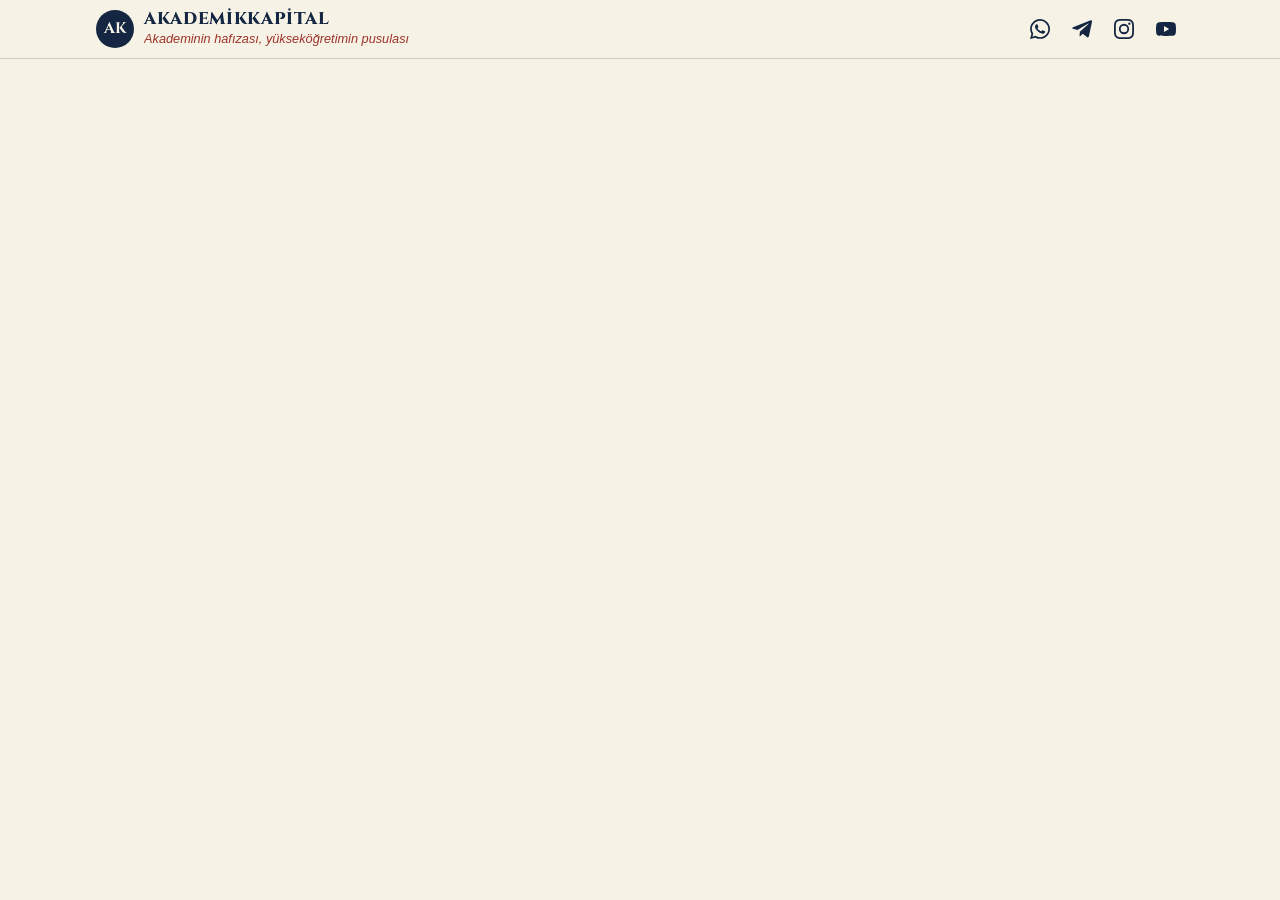
==== commit f215ac32: "Update fmt.Println message from 'Hello' to 'Goodbye'" ====
--- a/index.html
+++ b/index.html
@@ -33,7 +33,7 @@
   <link rel="preconnect" href="https://fonts.gstatic.com" crossorigin>
   <link href="https://fonts.googleapis.com/css2?family=Cinzel:wght@600;700;800&family=Inter:wght@400;500;600;700&display=swap" rel="stylesheet">
 
-  <!-- Yapılandırılmış Veri (schema.org WebSite & CollectionPage) -->
+  <!-- Yapılandırılmış Veri (schema.org CollectionPage) -->
   <script type="application/ld+json">
   {
     "@context": "https://schema.org",
@@ -56,7 +56,7 @@
   <!-- Erişilebilirlik: İçeriğe Atla -->
   <a href="#mainContent" class="skip-link">İçeriğe atla</a>
 
-  <!-- Sabit İnce Üst Çubuk (En fazla 64 px) -->
+  <!-- Sabit İnce Üst Çubuk (En Fazla 64 px) -->
   <header class="top-bar" role="banner">
     <div class="top-bar-inner">
       <a href="#tumu" id="brandHomeLink" class="brand-link" aria-label="AkademikKapital Ana Sayfa">
@@ -67,458 +67,28 @@
         </span>
       </a>
 
+      <!-- İkonlu Sosyal Bağlantılar -->
       <nav class="top-social" aria-label="Sosyal kanallar">
-        <a href="https://t.me/akademikkapital" target="_blank" rel="noopener noreferrer">Telegram</a>
-        <a href="https://whatsapp.com/channel/0029Vb6" target="_blank" rel="noopener noreferrer">WhatsApp</a>
-        <a href="https://instagram.com/akademikkapital" target="_blank" rel="noopener noreferrer">Instagram</a>
-        <a href="https://youtube.com/@akademikkapital" target="_blank" rel="noopener noreferrer">YouTube</a>
+        <a href="https://whatsapp.com/channel/0029Vb6" target="_blank" rel="noopener noreferrer" aria-label="WhatsApp" title="WhatsApp">
+          <svg class="social-icon" viewBox="0 0 24 24" width="20" height="20" aria-hidden="true">
+            <path fill="currentColor" d="M20.52 3.48A11.82 11.82 0 0 0 12.06 0C5.49 0 .14 5.35.14 11.92c0 2.1.55 4.15 1.6 5.96L0 24l6.29-1.65a11.88 11.88 0 0 0 5.77 1.47h.01c6.57 0 11.92-5.35 11.92-11.92 0-3.18-1.24-6.18-3.47-8.42zm-8.45 18.33h-.01a9.87 9.87 0 0 1-5.03-1.38l-.36-.21-3.73.98 1-3.64-.24-.37a9.85 9.85 0 0 1-1.51-5.23c0-5.45 4.44-9.89 9.9-9.89 2.64 0 5.12 1.03 6.99 2.9a9.83 9.83 0 0 1 2.89 7c0 5.45-4.44 9.89-9.9 9.89zm5.42-7.41c-.3-.15-1.76-.87-2.03-.97-.27-.1-.47-.15-.67.15-.2.3-.77.97-.94 1.17-.17.2-.35.22-.65.07-.3-.15-1.26-.46-2.4-1.48-.89-.79-1.49-1.77-1.66-2.07-.17-.3-.02-.46.13-.61.13-.13.3-.35.45-.52.15-.17.2-.3.3-.5.1-.2.05-.37-.02-.52-.07-.15-.67-1.61-.92-2.2-.24-.58-.49-.5-.67-.51h-.57c-.2 0-.52.07-.8.37-.27.3-1.05 1.02-1.05 2.49s1.07 2.89 1.22 3.09c.15.2 2.11 3.22 5.11 4.52.71.31 1.27.49 1.7.63.72.23 1.37.2 1.89.12.58-.09 1.76-.72 2.01-1.41.25-.69.25-1.29.17-1.41-.07-.12-.27-.2-.57-.35z"/>
+          </svg>
+        </a>
+        <a href="https://t.me/akademikkapital" target="_blank" rel="noopener noreferrer" aria-label="Telegram" title="Telegram">
+          <svg class="social-icon" viewBox="0 0 24 24" width="20" height="20" aria-hidden="true">
+            <path fill="currentColor" d="M23.91 3.79L20.3 20.84c-.25 1.21-.98 1.5-2 .94l-5.5-4.07-2.66 2.57c-.3.3-.55.55-1.12.55l.4-5.64 10.28-9.28c.45-.4-.1-.62-.69-.22L6.52 13.32 1.05 11.61c-1.19-.37-1.21-1.19.25-1.76L22.39 1.59c.99-.37 1.86.22 1.52 2.2z"/>
+          </svg>
+        </a>
+        <a href="https://instagram.com/akademikkapital" target="_blank" rel="noopener noreferrer" aria-label="Instagram" title="Instagram">
+          <svg class="social-icon" viewBox="0 0 24 24" width="20" height="20" aria-hidden="true">
+            <path fill="currentColor" d="M12 2.16c3.2 0 3.58.01 4.85.07 1.17.05 1.8.25 2.23.41.56.22.96.48 1.38.9.42.42.68.82.9 1.38.16.42.36 1.06.41 2.23.06 1.27.07 1.65.07 4.85s-.01 3.58-.07 4.85c-.05 1.17-.25 1.8-.41 2.23a3.72 3.72 0 0 1-.9 1.38 3.72 3.72 0 0 1-1.38.9c-.42.16-1.06.36-2.23.41-1.27.06-1.65.07-4.85.07s-3.58-.01-4.85-.07c-1.17-.05-1.8-.25-2.23-.41a3.72 3.72 0 0 1-1.38-.9 3.72 3.72 0 0 1-.9-1.38c-.16-.42-.36-1.06-.41-2.23C2.17 15.58 2.16 15.2 2.16 12s.01-3.58.07-4.85c.05-1.17.25-1.8.41-2.23.22-.56.48-.96.9-1.38.42-.42.82-.68 1.38-.9.42-.16 1.06-.36 2.23-.41C8.42 2.17 8.8 2.16 12 2.16zM12 0C8.74 0 8.33.01 7.05.07 5.78.13 4.9.33 4.14.63a5.88 5.88 0 0 0-2.12 1.38A5.88 5.88 0 0 0 .63 4.14C.33 4.9.13 5.78.07 7.05.01 8.33 0 8.74 0 12s.01 3.67.07 4.95c.06 1.27.26 2.15.56 2.91.31.79.72 1.46 1.39 2.12.66.67 1.33 1.08 2.12 1.39.76.3 1.64.5 2.91.56 1.28.06 1.69.07 4.95.07s3.67-.01 4.95-.07c1.27-.06 2.15-.26 2.91-.56.79-.31 1.46-.72 2.12-1.39.67-.66 1.08-1.33 1.39-2.12.3-.76.5-1.64.56-2.91.06-1.28.07-1.69.07-4.95s-.01-3.67-.07-4.95c-.06-1.27-.26-2.15-.56-2.91a5.88 5.88 0 0 0-1.39-2.12A5.88 5.88 0 0 0 19.86.63c-.76-.3-1.64-.5-2.91-.56C15.67.01 15.26 0 12 0zm0 5.84A6.16 6.16 0 1 0 18.16 12 6.16 6.16 0 0 0 12 5.84zm0 10.16A4 4 0 1 1 16 12a4 4 0 0 1-4 4zm6.41-11.85a1.44 1.44 0 1 0 1.44 1.44 1.44 1.44 0 0 0-1.44-1.44z"/>
+          </svg>
+        </a>
+        <a href="https://youtube.com/@akademikkapital" target="_blank" rel="noopener noreferrer" aria-label="YouTube" title="YouTube">
+          <svg class="social-icon" viewBox="0 0 24 24" width="20" height="20" aria-hidden="true">
+            <path fill="currentColor" d="M23.5 6.2a3 3 0 0 0-2.12-2.12C19.5 3.57 12 3.57 12 3.57s-7.5 0-9.38.51A3 3 0 0 0 .5 6.2 31.3 31.3 0 0 0 0 12a31.3 31.3 0 0 0 .5 5.8 3 3 0 0 0 2.12 2.12c1.88.51 9.38.51 9.38.51s7.5 0 9.38-.51a3 3 0 0 0 2.12-2.12A31.3 31.3 0 0 0 24 12a31.3 31.3 0 0 0-.5-5.8zM9.6 15.6V8.4l6.24 3.6-6.24 3.6z"/>
+          </svg>
+        </a>
       </nav>
     </div>
   </header>
-
-  <!-- Normal Akışta Kayan Sekme Çubuğu -->
-  <nav class="section-nav-wrap" aria-label="Arşiv bölümleri">
-    <div id="sectionTabs" class="section-tabs" role="tablist">
-      <button type="button" class="tab-item active" role="tab" aria-selected="true" aria-current="page" data-tab="tumu">Tümü</button>
-      <button type="button" class="tab-item" role="tab" aria-selected="false" data-tab="makale">Makale</button>
-      <button type="button" class="tab-item" role="tab" aria-selected="false" data-tab="haberler">Haberler</button>
-      <button type="button" class="tab-item" role="tab" aria-selected="false" data-tab="duyurular">Duyurular</button>
-      <button type="button" class="tab-item" role="tab" aria-selected="false" data-tab="dokuman">Doküman Arşivi</button>
-      <button type="button" class="tab-item" role="tab" aria-selected="false" data-tab="baglanti">Dış Bağlantılar</button>
-      <button type="button" class="tab-item" role="tab" aria-selected="false" data-tab="hakkimizda">Hakkımızda</button>
-    </div>
-  </nav>
-
-  <!-- Ana İçerik -->
-  <main id="mainContent" class="main-container" tabindex="-1">
-    <!-- ARŞİV GÖRÜNÜMÜ -->
-    <section id="archiveView" aria-labelledby="pageMainHeading">
-      <!-- Arama, Sıralama ve Sınırlı Filtreler -->
-      <div class="toolbar">
-        <div class="search-field-wrap">
-          <label for="searchInput" class="sr-only">Arşivde arama yapın (/ kısayolu)</label>
-          <input
-            type="search"
-            id="searchInput"
-            class="search-input"
-            placeholder="Arşivde başlık, yazar veya içerik ara..."
-            autocomplete="off"
-          >
-          <span class="shortcut-hint" aria-hidden="true">/</span>
-        </div>
-
-        <div class="sort-field-wrap">
-          <label for="sortSelect" class="sr-only">Sıralama ölçütü</label>
-          <select id="sortSelect" class="sort-select">
-            <option value="newest">En Yeni İlk</option>
-            <option value="oldest">En Eski İlk</option>
-            <option value="az">A-Z</option>
-          </select>
-        </div>
-      </div>
-
-      <!-- Ek Filtreler: Yalnızca Yıl ve Konu Etiketi -->
-      <div class="secondary-filters" aria-label="Yıl ve konu etiketi filtreleri">
-        <div class="filter-control">
-          <label for="yearFilter">Yıl</label>
-          <select id="yearFilter" class="filter-select">
-            <option value="ALL">Tüm Yıllar</option>
-          </select>
-        </div>
-        <div class="filter-control">
-          <label for="topicFilter">Konu Etiketi</label>
-          <select id="topicFilter" class="filter-select">
-            <option value="ALL">Tüm Konular</option>
-          </select>
-        </div>
-        <button type="button" id="resetFiltersBtn" class="btn-ghost hidden">Filtreleri temizle</button>
-      </div>
-
-      <!-- Tek H1 Sayfa Başlığı ve Durum Özeti -->
-      <div class="archive-heading-row">
-        <div>
-          <h1 id="pageMainHeading" class="page-h1">Yükseköğretim Arşivi</h1>
-          <p id="activeViewNote" class="view-subtitle">Resmi kararlar, analizler, veriler ve birincil kaynak bağlantıları tek yerde.</p>
-        </div>
-        <span id="resultCount" class="result-count" aria-live="polite">0 kayıt</span>
-      </div>
-
-      <!-- Yükleniyor / Hata / Boş Durum Alanları -->
-      <div id="statusBanner" class="status-banner hidden" role="status" aria-live="polite"></div>
-
-      <!-- Tek Öne Çıkan İçerik Alanı -->
-      <section id="featuredSection" class="featured-section hidden" aria-label="Öne çıkan içerik">
-        <div class="section-eyebrow-row">
-          <span class="featured-tag">ÖNE ÇIKAN</span>
-          <span class="editorial-rule-note">Kaynaklı ve tarihli yayın</span>
-        </div>
-        <div id="featuredCardSlot"></div>
-      </section>
-
-      <!-- Liste Alanı -->
-      <section aria-label="Arşiv kayıtları listesi">
-        <div id="archiveList" class="archive-list"></div>
-        <div class="load-more-wrap">
-          <button type="button" id="loadMoreBtn" class="btn-secondary hidden">Daha fazla göster</button>
-        </div>
-      </section>
-
-      <!-- Editoryal İlkeler Bilgi Şeridi -->
-      <aside class="editorial-bar" aria-label="Editoryal ilkeler">
-        <p><strong>Editoryal İlkeler:</strong> Her kayıtta kaynak ve yayın tarihi yer alır; resmi belgelerde birincil kaynağa yönlendirilir. Telifli metinlerin tamamı kopyalanmaz, özet ve kaynak bağlantısı sunulur. Haber ile analiz/görüş ayrı etiketlenir. Reklam, açılır pencere ve izleme çerezi bulunmaz.</p>
-      </aside>
-
-      <!-- Lacivert Haftalık Bülten Bölümü -->
-      <section id="newsletterSection" class="newsletter-section" aria-labelledby="newsletterHeading">
-        <div class="newsletter-inner">
-          <div class="newsletter-copy">
-            <span class="newsletter-eyebrow">HAFTALIK BÜLTEN</span>
-            <h2 id="newsletterHeading">Haftalık Yükseköğretim Özeti</h2>
-            <p>YÖK, ÖSYM ve üniversite gündemindeki temel gelişmeler, yayımlanan raporlar ve analiz özetleri haftada bir e-postanıza gelir. Her iletide tek tıkla abonelikten çıkabilirsiniz.</p>
-            <p class="newsletter-legal">
-              <a href="#hakkimizda-kvkk" id="kvkkOpenLink">KVKK Aydınlatma Metni</a> kapsamında çift onay (double opt-in) ile kayıt alınır.
-            </p>
-          </div>
-
-          <form id="newsletterForm" class="newsletter-form" novalidate>
-            <!-- Honeypot (spam bot tuzak alanı — kullanıcı görmez) -->
-            <div class="hp-field" aria-hidden="true">
-              <label for="newsletterCompany">Kurum</label>
-              <input type="text" id="newsletterCompany" name="company" tabindex="-1" autocomplete="off">
-            </div>
-
-            <div class="newsletter-row">
-              <label for="newsletterEmail" class="sr-only">E-posta adresiniz</label>
-              <input type="email" id="newsletterEmail" class="newsletter-input" placeholder="E-posta adresiniz" required>
-              <button type="submit" id="newsletterSubmit" class="btn-primary">Abone Ol</button>
-            </div>
-
-            <label class="consent-check">
-              <input type="checkbox" id="newsletterConsent" required>
-              <span>Haftalık özet bülteninin gönderilmesi için açık rıza veriyorum ve KVKK aydınlatma metnini okudum.</span>
-            </label>
-
-            <div id="newsletterMessage" class="form-feedback" role="status" aria-live="polite"></div>
-            <div id="doubleOptInBox" class="double-optin-box hidden">
-              <p><strong>Çift Onay Bekleniyor:</strong> Aboneliğinizi tamamlamak için aşağıdaki onay adımını doğrulayın.</p>
-              <button type="button" id="confirmDoubleOptInBtn" class="btn-accent-outline">Aboneliğimi Onayla</button>
-              <button type="button" id="unsubscribeDemoBtn" class="btn-ghost-light">Tek tıkla çıkış yap</button>
-            </div>
-          </form>
-        </div>
-      </section>
-
-      <!-- "Arşive Katkıda Bulunun" Kartı ve "İçerik Gönder" Düğmesi -->
-      <section id="contributeSection" class="contribute-card" aria-labelledby="contributeHeading">
-        <div>
-          <h2 id="contributeHeading">Arşive Katkıda Bulunun</h2>
-          <p>Yükseköğretim politikaları, kurum verileri, mevzuat duyuruları veya açık erişimli çalışmalar için öneri gönderebilirsiniz. Gönderimler yayımlanmadan önce editör onayından geçer.</p>
-        </div>
-        <button type="button" id="openContributeBtn" class="btn-primary">İçerik Gönder</button>
-      </section>
-    </section>
-
-    <!-- AYRI SAYFA GÖRÜNÜMÜ: HAKKIMIZDA -->
-    <section id="aboutView" class="about-view hidden" aria-labelledby="aboutHeading">
-      <div class="about-topbar">
-        <button type="button" id="backToArchiveBtn" class="btn-secondary">&larr; Arşive Dön</button>
-      </div>
-
-      <article class="prose-column">
-        <h1 id="aboutHeading" class="page-h1">Hakkımızda</h1>
-        <p class="prose-lead">AkademikKapital; yükseköğretim gündemini izleyen, analiz ve rapor yayımlayan, akademisyenlerin, araştırmacıların ve politika izleyicilerinin düzenli uğradığı bağımsız bir açık erişim yayın ve veri arşividir.</p>
-
-        <h2>Bağımsızlık Beyanı</h2>
-        <p>AkademikKapital herhangi bir kurumun, siyasi yapının veya ticari çıkar grubunun yayın organı değildir. Yayın seçkisi ve editoryal öncelikler kamusal bilgiye erişim, doğruluk ve akademik ölçütler temelinde belirlenir.</p>
-
-        <h2>Editoryal İlkeler ve Etiketleme</h2>
-        <ul>
-          <li><strong>Kaynak ve Tarih Zorunluluğu:</strong> Her kayıtta kaynak adı ve yayın tarihi açıkça yer alır.</li>
-          <li><strong>Birincil Kaynak ve Telif Hassasiyeti:</strong> Resmi belge ve düzenlemelerde birincil kaynağa bağlantı verilir; telifli metinlerin tamamı kopyalanmaz, özet ve bağlantı paylaşılır.</li>
-          <li><strong>Haber ile Analiz/Görüş Ayrımı:</strong> Güncel olgu ve duyurular <em>Haber / Duyuru</em> olarak, yorum ve değerlendirme içeren metinler <em>Analiz / Görüş</em> olarak ayrı etiketlenir.</li>
-        </ul>
-
-        <h2>Düzeltme Politikası</h2>
-        <p>Yayımlanan bir içerikte maddi hata, veri yanlışlığı veya eksik bağlam tespit edildiğinde kanıtıyla birlikte yapılan başvurular incelenir; gerekli düzeltme kayıt altında güncellenir ve son güncelleme tarihi görünür biçimde kaydedilir.</p>
-
-        <h2 id="hakkimizda-kvkk">Gizlilik, Çerezsiz Analitik ve KVKK Aydınlatma</h2>
-        <p>Sitede reklam, açılır pencere (pop-up) ve kişiye özel profilleyen izleme çerezi bulunmaz. Ziyaret istatistikleri gizlilik odaklı ölçüm yapılandırmasıyla değerlendirilir. Bülten formuna girilen e-posta adresleri yalnızca haftalık özet bülteni gönderimi amacıyla işlenir ve dilediğiniz an tek tıkla listeden çıkarılabilir.</p>
-
-        <h2>İletişim</h2>
-        <p>Editoryal başvurular, düzeltme bildirimleri ve kurumsal iletişim için resmî adresimiz:</p>
-        <div class="contact-box">
-          <span id="contactEmailText" class="contact-email">akademikkapital@gmail.com</span>
-          <button type="button" id="copyEmailBtn" class="btn-secondary">Kopyala</button>
-          <button type="button" id="toggleContactFormBtn" class="btn-primary">Kısa Mesaj Gönder</button>
-        </div>
-
-        <form id="quickContactForm" class="quick-contact-form hidden" novalidate>
-          <div class="field-group">
-            <label for="contactName">Ad Soyad</label>
-            <input type="text" id="contactName" required>
-          </div>
-          <div class="field-group">
-            <label for="contactMessage">Mesajınız</label>
-            <textarea id="contactMessage" rows="3" required></textarea>
-          </div>
-          <button type="submit" class="btn-primary">Mesajı Hazırla</button>
-          <p id="quickContactStatus" class="form-feedback" role="status" aria-live="polite"></p>
-        </form>
-      </article>
-    </section>
-
-    <!-- TEK SÜTUN DETAY GÖRÜNÜMÜ (65-75 KARAKTER OKUMA GENİŞLİĞİ) -->
-    <section id="detailView" class="detail-view hidden" aria-labelledby="detailTitle">
-      <div class="detail-nav-bar">
-        <button type="button" id="detailBackBtn" class="btn-secondary">&larr; Listeye Dön</button>
-        <div class="detail-actions">
-          <button type="button" id="printDetailBtn" class="btn-ghost">Yazdır</button>
-          <button type="button" id="shareDetailBtn" class="btn-ghost">Paylaş</button>
-          <button type="button" id="copyApaBtn" class="btn-primary">Künyeyi kopyala (APA)</button>
-        </div>
-      </div>
-
-      <article id="detailArticle" class="reading-column" itemscope itemtype="https://schema.org/Article">
-        <header class="detail-header">
-          <div class="detail-badges">
-            <span id="detailTypeBadge" class="type-badge"></span>
-            <span id="detailGenreBadge" class="genre-badge"></span>
-          </div>
-          <h1 id="detailTitle" class="detail-title" itemprop="headline"></h1>
-          <div class="detail-meta">
-            <span>Yazar: <strong id="detailAuthor" itemprop="author"></strong></span>
-            <span>Kaynak: <strong id="detailSource"></strong></span>
-            <span>Yayın: <time id="detailDate" itemprop="datePublished"></time></span>
-            <span>Son güncelleme: <time id="detailUpdated" itemprop="dateModified"></time></span>
-            <span id="detailReadTime"></span>
-          </div>
-          <div class="permalink-row">
-            <span>Kalıcı URL:</span>
-            <code id="detailPermalink"></code>
-            <button type="button" id="copyPermalinkBtn" class="btn-ghost">Kopyala</button>
-          </div>
-        </header>
-
-        <div id="detailBody" class="detail-body" itemprop="articleBody"></div>
-
-        <div id="detailPrimaryLinkBox" class="primary-source-box hidden">
-          <span>Birincil Kaynak / Resmi Belge:</span>
-          <a id="detailPrimaryLink" href="#" target="_blank" rel="noopener noreferrer"></a>
-        </div>
-
-        <footer class="detail-apa-box">
-          <h2>Önerilen APA Künyesi</h2>
-          <p id="detailApaText" class="apa-text"></p>
-        </footer>
-      </article>
-    </section>
-  </main>
-
-  <!-- Alt Bilgi -->
-  <footer class="site-footer" role="contentinfo">
-    <div class="footer-inner">
-      <div class="footer-brand-col">
-        <p class="footer-slogan">Akademinin hafızası, yükseköğretimin pusulası</p>
-        <p class="footer-desc">Bağımsız yükseköğretim yayın ve veri arşivi.</p>
-        <p class="footer-copy">&copy; 2026 AkademikKapital. Tüm hakları saklıdır.</p>
-      </div>
-
-      <div class="footer-meta-col">
-        <nav class="footer-social" aria-label="Alt bilgi sosyal bağlantıları">
-          <a href="https://t.me/akademikkapital" target="_blank" rel="noopener noreferrer">Telegram</a>
-          <a href="https://whatsapp.com/channel/0029Vb6" target="_blank" rel="noopener noreferrer">WhatsApp</a>
-          <a href="https://instagram.com/akademikkapital" target="_blank" rel="noopener noreferrer">Instagram</a>
-          <a href="https://youtube.com/@akademikkapital" target="_blank" rel="noopener noreferrer">YouTube</a>
-          <a href="feed.xml" id="rssFollowLink" class="rss-link">RSS ile takip et</a>
-        </nav>
-
-        <div class="footer-contact-line">
-          <span>İletişim: akademikkapital@gmail.com</span>
-          <button type="button" id="footerCopyEmailBtn" class="btn-inline-copy">Kopyala</button>
-          <span aria-hidden="true">•</span>
-          <button type="button" id="footerAdminLink" class="footer-text-link">Yönetim Paneli</button>
-        </div>
-      </div>
-    </div>
-  </footer>
-
-  <!-- DİYALOG: İçerik Gönder (Editör Onay Kuyruğuna Düşer) -->
-  <dialog id="contributeDialog" class="dialog-box" aria-labelledby="contributeDialogTitle">
-    <div class="dialog-panel">
-      <div class="dialog-head">
-        <h2 id="contributeDialogTitle">İçerik Gönder</h2>
-        <button type="button" class="dialog-close" data-close-dialog="contributeDialog" aria-label="Pencereyi kapat">&times;</button>
-      </div>
-
-      <form id="contributeForm" class="stack-form" novalidate>
-        <p class="dialog-note">Gönderdiğiniz kayıt doğrudan yayımlanmaz; editoryal doğrulama ve onay sürecinden sonra arşive eklenir.</p>
-
-        <div class="field-group">
-          <label for="subName">Ad Soyad *</label>
-          <input type="text" id="subName" required>
-        </div>
-
-        <div class="field-group">
-          <label for="subInstitution">Kurum / Üniversite *</label>
-          <input type="text" id="subInstitution" required>
-        </div>
-
-        <div class="field-group">
-          <label for="subEmail">E-posta *</label>
-          <input type="email" id="subEmail" required>
-        </div>
-
-        <div class="field-group">
-          <label for="subType">Tür *</label>
-          <select id="subType" required>
-            <option value="makale">Makale</option>
-            <option value="haberler">Haberler</option>
-            <option value="duyurular">Duyurular</option>
-            <option value="dokuman">Doküman Arşivi</option>
-            <option value="baglanti">Dış Bağlantılar</option>
-          </select>
-        </div>
-
-        <div class="field-group">
-          <label for="subTitle">Başlık *</label>
-          <input type="text" id="subTitle" required>
-        </div>
-
-        <div class="field-group">
-          <label for="subTextOrUrl">Özet / Metin veya Resmi Bağlantı (URL) *</label>
-          <textarea id="subTextOrUrl" rows="4" required placeholder="Kısa özet/metin veya birincil kaynak bağlantısını yazın..."></textarea>
-        </div>
-
-        <div class="field-group">
-          <label for="subSourceNote">Kaynak Beyanı ve Yayın Tarihi *</label>
-          <input type="text" id="subSourceNote" required placeholder="Örn: YÖK Resmî Duyurusu, 2026-11-20">
-        </div>
-
-        <label class="consent-check dark-check">
-          <input type="checkbox" id="subConfirm" required>
-          <span>Kaynak beyanımın doğru olduğunu, telif haklarına saygı gösterdiğimi ve editör onay sürecini kabul ediyorum.</span>
-        </label>
-
-        <div id="contributeError" class="form-feedback" role="alert"></div>
-
-        <div class="dialog-footer">
-          <button type="button" class="btn-secondary" data-close-dialog="contributeDialog">Vazgeç</button>
-          <button type="submit" class="btn-primary">Onaya Gönder</button>
-        </div>
-      </form>
-
-      <div id="contributeSuccessScreen" class="submission-receipt hidden">
-        <h3>Gönderiminiz Editör Onayına Alındı</h3>
-        <p id="receiptSummaryText"></p>
-        <button type="button" id="closeReceiptBtn" class="btn-primary">Tamam</button>
-      </div>
-    </div>
-  </dialog>
-
-  <!-- DİYALOG: Yönetim Paneli (Alt Bilgiden Açılır, Yapısı Korundu) -->
-  <dialog id="adminDialog" class="dialog-box" aria-labelledby="adminDialogTitle">
-    <div class="dialog-panel dialog-wide">
-      <div class="dialog-head">
-        <h2 id="adminDialogTitle">Yönetim Paneli</h2>
-        <button type="button" class="dialog-close" data-close-dialog="adminDialog" aria-label="Pencereyi kapat">&times;</button>
-      </div>
-
-      <div id="adminGate" class="stack-form">
-        <p class="dialog-note">Yönetici parolası ile giriş yapın (örnek parola: <code>akademik2026</code>).</p>
-        <div class="field-group">
-          <label for="adminPassInput">Yönetici Parolası</label>
-          <input type="password" id="adminPassInput" autocomplete="current-password">
-        </div>
-        <div class="dialog-footer">
-          <button type="button" id="adminLoginSubmit" class="btn-primary">Giriş</button>
-        </div>
-      </div>
-
-      <div id="adminConsole" class="hidden">
-        <h3>Editör Onayı Bekleyen Gönderimler</h3>
-        <div id="pendingQueueList" class="pending-queue"></div>
-
-        <h3>Yeni Arşiv Kaydı Ekle / Düzenle</h3>
-        <form id="adminRecordForm" class="stack-form">
-          <input type="hidden" id="adminEditId">
-          <div class="field-group">
-            <label for="admTitle">Başlık *</label>
-            <input type="text" id="admTitle" required>
-          </div>
-          <div class="two-col">
-            <div class="field-group">
-              <label for="admCategory">Tür</label>
-              <select id="admCategory">
-                <option value="makale">Makale</option>
-                <option value="haberler">Haberler</option>
-                <option value="duyurular">Duyurular</option>
-                <option value="dokuman">Doküman Arşivi</option>
-                <option value="baglanti">Dış Bağlantılar</option>
-              </select>
-            </div>
-            <div class="field-group">
-              <label for="admGenre">Yayın Niteliği</label>
-              <select id="admGenre">
-                <option value="Haber / Duyuru">Haber / Duyuru</option>
-                <option value="Analiz / Görüş">Analiz / Görüş</option>
-                <option value="Resmî Belge">Resmî Belge</option>
-              </select>
-            </div>
-          </div>
-          <div class="two-col">
-            <div class="field-group">
-              <label for="admAuthor">Yazar</label>
-              <input type="text" id="admAuthor" required>
-            </div>
-            <div class="field-group">
-              <label for="admSource">Kaynak</label>
-              <input type="text" id="admSource" required>
-            </div>
-          </div>
-          <div class="two-col">
-            <div class="field-group">
-              <label for="admDate">Yayın Tarihi</label>
-              <input type="date" id="admDate" required>
-            </div>
-            <div class="field-group">
-              <label for="admTopic">Konu Etiketi</label>
-              <input type="text" id="admTopic" placeholder="Örn: YÖK, ÖSYM, Finansman">
-            </div>
-          </div>
-          <div class="two-col">
-            <div class="field-group">
-              <label for="admDocMeta">Doküman Türü / Boyutu</label>
-              <input type="text" id="admDocMeta" placeholder="Örn: PDF • 2.4 MB">
-            </div>
-            <div class="field-group">
-              <label for="admSourceUrl">Resmî Kaynak / Bağlantı URL</label>
-              <input type="url" id="admSourceUrl" placeholder="https://...">
-            </div>
-          </div>
-          <div class="field-group">
-            <label for="admSummary">Kısa Özet (En fazla 2 satır)</label>
-            <textarea id="admSummary" rows="2" required></textarea>
-          </div>
-          <div class="field-group">
-            <label for="admBody">Detay Metni</label>
-            <textarea id="admBody" rows="5" required></textarea>
-          </div>
-          <label class="consent-check dark-check">
-            <input type="checkbox" id="admFeatured">
-            <span>Bu kaydı en üstte tek "Öne Çıkan" içerik olarak göster</span>
-          </label>
-          <div class="dialog-footer">
-            <button type="button" id="exportJsonBtn" class="btn-secondary">JSON İndir</button>
-            <button type="submit" class="btn-primary">Arşive Kaydet</button>
-          </div>
-        </form>
-      </div>
-    </div>
-  </dialog>
-
-  <!-- Canlı Bildirim (Toast) -->
-  <div id="liveToast" class="live-toast" role="status" aria-live="polite"></div>
-
-  <script src="script.js" defer></script>
-</body>
-</html>
--- a/style.css
+++ b/style.css
@@ -1,24 +1,25 @@
 /* ==========================================================================
-   AkademikKapital — Yükseköğretim Arşivi Stil Dosyası
-   Renk Paleti: Saman Kağıdı (#F6F2E6), Lacivert (#142642), Kurşun Kalem Kırmızısı (#B5493E)
-   Öncelik 4: iOS Safari (100dvh, -webkit- önekleri, 16px input zoom koruması, safe-area)
+   AkademikKapital — Yükseköğretim Arşivi Tasarım Sistemi
+   Renkler: Krem Zemin (#F6F2E6), Lacivert (#142642), Erişilebilir Kırmızı (#9E3328)
+   Gövde Metni: >= 17px, Satır Yüksekliği: ~1.6, WCAG 2.2 AA Odaklı
    ========================================================================== */
 
 :root {
-  --bg-paper: #F6F2E6;
-  --bg-surface: #FFFDF8;
-  --bg-muted: #EDE7D6;
+  --bg-cream: #F6F2E6;
+  --bg-card: #FFFDF8;
+  --bg-subtle: #ECE6D5;
   --navy: #142642;
-  --navy-light: #223B63;
-  --pencil-red: #B5493E;
-  --pencil-red-dark: #96382E;
-  --text-main: #142642;
-  --text-muted: #4E5B6E;
-  --border-color: #D5CEBC;
-  --shadow-sm: 0 2px 6px rgba(20, 38, 66, 0.06);
-  --shadow-md: 0 8px 24px rgba(20, 38, 66, 0.12);
-  --font-serif: 'Cinzel', Georgia, serif;
+  --navy-hover: #1E3861;
+  --red: #9E3328;         /* Krem zemin üzerinde >= 5.6:1 kontrast (WCAG AA) */
+  --red-hover: #7E261D;
+  --text-primary: #142642;
+  --text-secondary: #485466; /* >= 6.8:1 kontrast */
+  --border: #D4CCB8;
+  --focus-ring: #9E3328;
+
+  --font-serif: 'Cinzel', Georgia, 'Times New Roman', serif;
   --font-sans: 'Inter', -apple-system, BlinkMacSystemFont, 'Segoe UI', Roboto, sans-serif;
+
   --safe-top: env(safe-area-inset-top, 0px);
   --safe-bottom: env(safe-area-inset-bottom, 0px);
 }
@@ -33,1030 +34,728 @@
 }
 
 html {
-  background-color: var(--bg-paper);
-  color: var(--text-main);
+  background-color: var(--bg-cream);
+  color: var(--text-primary);
   font-family: var(--font-sans);
-  font-size: 16px;
+  font-size: 17px;
   line-height: 1.6;
   -webkit-text-size-adjust: 100%;
-  scroll-behavior: smooth;
 }
 
 body {
-  background-color: var(--bg-paper);
-  color: var(--text-main);
+  background-color: var(--bg-cream);
+  color: var(--text-primary);
   min-height: 100vh;
   min-height: 100dvh;
   display: flex;
   flex-direction: column;
+  overflow-x: hidden;
   padding-bottom: var(--safe-bottom);
-  overflow-x: hidden;
-}
-
-/* Öncelik 4: iOS Safari modal açıkken arka plan kaydırma kilidi */
-body.modal-open {
-  overflow: hidden !important;
+}
+
+/* Erişilebilirlik: Odak Halkası ve Azaltılmış Hareket */
+:focus-visible {
+  outline: 3px solid var(--focus-ring);
+  outline-offset: 2px;
+}
+
+@media (prefers-reduced-motion: reduce) {
+  *,
+  *::before,
+  *::after {
+    animation-duration: 0.01ms !important;
+    animation-iteration-count: 1 !important;
+    transition-duration: 0.01ms !important;
+    scroll-behavior: auto !important;
+  }
+}
+
+.sr-only {
+  position: absolute;
+  width: 1px;
+  height: 1px;
+  overflow: hidden;
+  clip: rect(0, 0, 0, 0);
+  white-space: nowrap;
+}
+
+.skip-link {
   position: fixed;
-  width: 100%;
-  touch-action: none;
+  top: -100px;
+  left: 12px;
+  z-index: 500;
+  background: var(--navy);
+  color: var(--bg-cream);
+  padding: 10px 16px;
+  border-radius: 6px;
+  font-weight: 600;
+  text-decoration: none;
+  min-height: 44px;
+}
+
+.skip-link:focus {
+  top: calc(12px + var(--safe-top));
 }
 
 /* ==========================================================================
-   Üst Başlık (Header) & Öncelik 3: Tıklanabilir Profil / Site İsmi
+   1. İnce Sabit Üst Çubuk (En Çok 64 px)
    ========================================================================== */
-.site-header {
+.top-bar {
   position: -webkit-sticky;
   position: sticky;
   top: 0;
-  z-index: 100;
-  background-color: rgba(246, 242, 230, 0.96);
+  z-index: 200;
+  max-height: calc(64px + var(--safe-top));
+  padding-top: var(--safe-top);
+  background-color: rgba(246, 242, 230, 0.97);
   -webkit-backdrop-filter: blur(8px);
   backdrop-filter: blur(8px);
-  border-bottom: 2px solid var(--navy);
-  padding-top: var(--safe-top);
-}
-
-.header-container {
-  max-width: 1140px;
+  border-bottom: 1px solid var(--border);
+}
+
+.top-bar-inner {
+  max-width: 1120px;
+  height: 58px;
   margin: 0 auto;
-  padding: 0.85rem 1.25rem;
+  padding: 0 16px;
   display: flex;
   align-items: center;
   justify-content: space-between;
-  gap: 1rem;
-}
-
-/* Öncelik 3: Ana sayfaya yönlendiren profil fotoğrafı ve site adı */
-.brand-home-link {
+  gap: 12px;
+}
+
+.brand-link {
   display: inline-flex;
   align-items: center;
-  gap: 0.85rem;
+  gap: 10px;
   text-decoration: none;
   color: var(--navy);
-  cursor: pointer;
-  border-radius: 8px;
-  padding: 0.25rem 0.4rem;
-  margin-left: -0.4rem;
-  transition: opacity 0.2s ease, transform 0.2s ease, background-color 0.2s ease;
-}
-
-.brand-home-link:hover {
-  opacity: 0.88;
-  transform: translateY(-1px);
-  background-color: rgba(20, 38, 66, 0.04);
-}
-
-.brand-home-link:focus-visible {
-  outline: 2px solid var(--pencil-red);
-  outline-offset: 2px;
-}
-
-.brand-avatar {
-  width: 46px;
-  height: 46px;
-  min-width: 46px;
+  min-height: 44px;
+}
+
+.ak-badge {
+  width: 38px;
+  height: 38px;
   border-radius: 50%;
-  border: 2px solid var(--navy);
   background-color: var(--navy);
-  color: var(--bg-paper);
-  overflow: hidden;
-  display: flex;
+  color: var(--bg-cream);
+  font-family: var(--font-serif);
+  font-weight: 700;
+  font-size: 0.9rem;
+  display: inline-flex;
   align-items: center;
   justify-content: center;
-  box-shadow: var(--shadow-sm);
-}
-
-.brand-avatar img {
-  width: 100%;
-  height: 100%;
-  object-fit: cover;
-  display: block;
-}
-
-.avatar-fallback {
-  display: none;
+  flex-shrink: 0;
+}
+
+.brand-identity {
+  display: flex;
+  flex-direction: column;
+  min-width: 0;
+}
+
+.brand-name {
   font-family: var(--font-serif);
   font-weight: 800;
   font-size: 1rem;
   letter-spacing: 0.04em;
-  color: var(--bg-paper);
-}
-
-.brand-text {
-  display: flex;
-  flex-direction: column;
-}
-
-.brand-title {
-  font-family: var(--font-serif);
-  font-size: 1.35rem;
-  font-weight: 800;
-  letter-spacing: 0.05em;
   line-height: 1.15;
   color: var(--navy);
 }
 
 .brand-slogan {
-  font-size: 0.78rem;
-  font-weight: 600;
+  font-size: 0.75rem;
   font-style: italic;
-  color: var(--pencil-red);
-}
-
-.header-actions {
-  display: flex;
-  align-items: center;
-  gap: 0.75rem;
-}
-
-.social-links {
-  display: flex;
-  align-items: center;
-  gap: 0.65rem;
-  flex-wrap: wrap;
-}
-
-.social-links a {
+  font-weight: 500;
+  color: var(--red);
+  white-space: nowrap;
+  overflow: hidden;
+  text-overflow: ellipsis;
+}
+
+.top-social {
+  display: flex;
+  align-items: center;
+  gap: 6px;
+}
+
+.top-social a {
   color: var(--navy);
   text-decoration: none;
-  font-size: 0.82rem;
-  font-weight: 600;
-  padding: 0.25rem 0.5rem;
-  border-radius: 4px;
-  transition: color 0.2s ease, background-color 0.2s ease;
-}
-
-.social-links a:hover {
-  color: var(--pencil-red);
-  background-color: rgba(181, 73, 62, 0.08);
-}
-
-/* Navigasyon */
-.nav-bar {
-  border-top: 1px solid var(--border-color);
-  background-color: var(--bg-paper);
-}
-
-.nav-list {
-  max-width: 1140px;
+  font-size: 0.85rem;
+  font-weight: 600;
+  padding: 0 8px;
+  min-height: 44px;
+  display: inline-flex;
+  align-items: center;
+  border-radius: 6px;
+}
+
+.top-social a:hover {
+  color: var(--red);
+  background-color: var(--bg-subtle);
+}
+
+/* ==========================================================================
+   Sekmeler (Normal Akışta Kayar, Mobilde Yatay Kaydırılır)
+   ========================================================================== */
+.section-nav-wrap {
+  background-color: var(--bg-cream);
+  border-bottom: 1px solid var(--border);
+}
+
+.section-tabs {
+  max-width: 1120px;
   margin: 0 auto;
-  padding: 0 1.25rem;
-  list-style: none;
-  display: flex;
-  align-items: center;
-  gap: 0.25rem;
+  padding: 0 16px;
+  display: flex;
+  align-items: center;
+  gap: 4px;
   overflow-x: auto;
   -webkit-overflow-scrolling: touch;
-  scrollbar-width: none;
-}
-
-.nav-list::-webkit-scrollbar {
-  display: none;
-}
-
-.nav-link {
-  display: inline-block;
-  padding: 0.65rem 0.9rem;
-  color: var(--navy);
-  text-decoration: none;
-  font-size: 0.88rem;
-  font-weight: 600;
+  scrollbar-width: thin;
+}
+
+.tab-item {
+  background: transparent;
+  border: none;
+  border-bottom: 3px solid transparent;
+  color: var(--navy);
+  font-family: var(--font-sans);
+  font-size: 0.95rem;
+  font-weight: 600;
+  padding: 10px 14px;
+  min-height: 44px;
   white-space: nowrap;
-  border-bottom: 3px solid transparent;
-  min-height: 44px;
-  transition: color 0.2s ease, border-color 0.2s ease;
-}
-
-.nav-link:hover,
-.nav-link.active {
-  color: var(--pencil-red);
-  border-bottom-color: var(--pencil-red);
-}
-
-/* Arama ve Sıralama Çubuğu */
-.search-sort-bar {
-  max-width: 1140px;
-  margin: 0 auto;
-  padding: 0.65rem 1.25rem;
-  display: flex;
-  gap: 0.75rem;
-  border-top: 1px solid var(--border-color);
-}
-
-.search-box {
-  flex: 1;
-}
-
-/* Öncelik 4: iOS Safari otomatik zoom engeli için tüm form alanlarında min 16px */
-input[type="text"],
-input[type="search"],
-input[type="email"],
-input[type="url"],
-input[type="password"],
-input[type="date"],
-select,
-textarea {
-  width: 100%;
-  font-family: var(--font-sans);
-  font-size: 16px;
-  color: var(--navy);
-  background-color: var(--bg-surface);
-  border: 1px solid var(--border-color);
-  border-radius: 6px;
-  padding: 0.6rem 0.85rem;
-  min-height: 44px;
-  -webkit-appearance: none;
-  appearance: none;
-}
-
-input:focus,
-select:focus,
-textarea:focus {
-  outline: none;
-  border-color: var(--navy);
-  box-shadow: 0 0 0 2px rgba(20, 38, 66, 0.14);
-}
-
-.sort-box {
-  width: 190px;
-  flex-shrink: 0;
-}
-
-.mobile-toggle {
-  display: none;
-  flex-direction: column;
-  justify-content: center;
-  gap: 5px;
-  width: 44px;
-  height: 44px;
-  background: transparent;
-  border: 1px solid var(--navy);
-  border-radius: 6px;
-  padding: 10px;
-  cursor: pointer;
-}
-
-.mobile-toggle span {
-  display: block;
-  width: 100%;
-  height: 2px;
-  background-color: var(--navy);
+  cursor: pointer;
+}
+
+.tab-item:hover {
+  color: var(--red);
+}
+
+.tab-item.active {
+  color: var(--red);
+  border-bottom-color: var(--red);
 }
 
 /* ==========================================================================
-   Ana Alan ve İçerik Kartları
+   Ana Düzen, Arama, Sıralama ve Filtreler
    ========================================================================== */
-.site-main {
+.main-container {
   flex: 1;
   width: 100%;
-  max-width: 1140px;
-  margin: 1.5rem auto;
-  padding: 0 1.25rem;
-}
-
-.list-header {
+  max-width: 1120px;
+  margin: 0 auto;
+  padding: 24px 16px 48px;
+}
+
+.toolbar {
+  display: grid;
+  grid-template-columns: 1fr 200px;
+  gap: 12px;
+  margin-bottom: 14px;
+}
+
+.search-field-wrap {
+  position: relative;
+}
+
+.search-input,
+.sort-select,
+.filter-select,
+.field-group input,
+.field-group select,
+.field-group textarea {
+  width: 100%;
+  min-height: 44px;
+  font-family: var(--font-sans);
+  font-size: 1rem; /* >= 17px */
+  line-height: 1.5;
+  color: var(--text-primary);
+  background-color: var(--bg-card);
+  border: 1px solid var(--border);
+  border-radius: 6px;
+  padding: 10px 14px;
+}
+
+.search-input {
+  padding-right: 38px;
+}
+
+.shortcut-hint {
+  position: absolute;
+  right: 12px;
+  top: 50%;
+  transform: translateY(-50%);
+  font-size: 0.85rem;
+  font-weight: 600;
+  color: var(--text-secondary);
+  background: var(--bg-subtle);
+  padding: 2px 8px;
+  border-radius: 4px;
+  pointer-events: none;
+}
+
+.secondary-filters {
+  display: flex;
+  flex-wrap: wrap;
+  align-items: center;
+  gap: 14px;
+  margin-bottom: 24px;
+}
+
+.filter-control {
+  display: flex;
+  align-items: center;
+  gap: 8px;
+}
+
+.filter-control label {
+  font-size: 0.9rem;
+  font-weight: 600;
+  color: var(--text-secondary);
+}
+
+.filter-select {
+  width: auto;
+  min-width: 150px;
+  padding: 8px 12px;
+  font-size: 0.95rem;
+}
+
+/* Arama Vurgulama */
+mark.search-hit {
+  background-color: #F8D8C8;
+  color: var(--navy);
+  padding: 0 2px;
+  border-radius: 2px;
+}
+
+/* Sayfa Başlığı */
+.archive-heading-row {
   display: flex;
   justify-content: space-between;
   align-items: flex-end;
-  gap: 1rem;
-  margin-bottom: 1.25rem;
-  padding-bottom: 0.75rem;
-  border-bottom: 1px solid var(--border-color);
-}
-
-.list-header h1 {
+  gap: 16px;
+  margin-bottom: 20px;
+  padding-bottom: 12px;
+  border-bottom: 1px solid var(--border);
+}
+
+.page-h1 {
   font-family: var(--font-serif);
-  font-size: 1.5rem;
-  color: var(--navy);
-}
-
-.list-header p {
+  font-size: clamp(1.5rem, 3vw, 2.05rem);
+  font-weight: 700;
+  color: var(--navy);
+  line-height: 1.25;
+}
+
+.view-subtitle {
+  color: var(--text-secondary);
+  font-size: 1rem;
+  margin-top: 4px;
+}
+
+.result-count {
   font-size: 0.9rem;
-  color: var(--text-muted);
-}
-
-.badge {
-  display: inline-block;
-  background-color: var(--bg-muted);
-  color: var(--navy);
-  font-size: 0.78rem;
+  font-weight: 600;
+  color: var(--text-secondary);
+  white-space: nowrap;
+}
+
+.status-banner {
+  background-color: var(--bg-card);
+  border: 1px solid var(--border);
+  border-left: 4px solid var(--red);
+  border-radius: 6px;
+  padding: 16px 18px;
+  margin-bottom: 20px;
+  color: var(--text-primary);
+}
+
+/* ==========================================================================
+   Tek Öne Çıkan İçerik ve Liste Kartları
+   ========================================================================== */
+.featured-section {
+  margin-bottom: 28px;
+}
+
+.section-eyebrow-row {
+  display: flex;
+  align-items: center;
+  gap: 10px;
+  margin-bottom: 10px;
+}
+
+.featured-tag {
+  font-size: 0.8rem;
   font-weight: 700;
-  padding: 0.25rem 0.65rem;
-  border-radius: 999px;
-  border: 1px solid var(--border-color);
-  white-space: nowrap;
-}
-
-.chip-group {
+  letter-spacing: 0.06em;
+  color: var(--red);
+}
+
+.editorial-rule-note {
+  font-size: 0.85rem;
+  color: var(--text-secondary);
+}
+
+.archive-list {
+  display: flex;
+  flex-direction: column;
+  gap: 16px;
+}
+
+.archive-card {
+  background-color: var(--bg-card);
+  border: 1px solid var(--border);
+  border-radius: 8px;
+  padding: 20px;
+  transition: border-color 0.2s ease;
+}
+
+.archive-card--featured {
+  border-width: 2px;
+  border-color: var(--navy);
+}
+
+.archive-card:hover {
+  border-color: var(--navy);
+}
+
+.card-meta-top {
   display: flex;
   flex-wrap: wrap;
-  gap: 0.5rem;
-  margin-bottom: 1.25rem;
-}
-
-.year-chip {
-  background-color: var(--bg-surface);
-  color: var(--navy);
-  border: 1px solid var(--border-color);
-  border-radius: 999px;
-  padding: 0.35rem 0.85rem;
+  align-items: center;
+  gap: 8px;
+  margin-bottom: 10px;
+  font-size: 0.88rem;
+  color: var(--text-secondary);
+}
+
+.type-badge {
   font-size: 0.82rem;
-  font-weight: 600;
-  min-height: 36px;
-  cursor: pointer;
-}
-
-.year-chip.active {
-  background-color: var(--navy);
-  color: var(--bg-paper);
-  border-color: var(--navy);
-}
-
-.content-grid {
-  display: grid;
-  grid-template-columns: repeat(auto-fill, minmax(310px, 1fr));
-  gap: 1.25rem;
-}
-
-.content-card {
-  background-color: var(--bg-surface);
-  border: 1px solid var(--border-color);
-  border-radius: 8px;
-  padding: 1.35rem;
-  display: flex;
-  flex-direction: column;
-  justify-content: space-between;
-  box-shadow: var(--shadow-sm);
-  transition: transform 0.2s ease, border-color 0.2s ease, box-shadow 0.2s ease;
-}
-
-.content-card:hover {
-  transform: translateY(-2px);
-  border-color: var(--navy);
-  box-shadow: var(--shadow-md);
-}
-
-.card-top {
-  display: flex;
-  justify-content: space-between;
-  align-items: center;
-  gap: 0.5rem;
-  margin-bottom: 0.65rem;
-}
-
-.card-date {
-  font-size: 0.78rem;
-  color: var(--text-muted);
+  font-weight: 700;
+  color: var(--red);
+  background-color: rgba(158, 51, 40, 0.08);
+  padding: 3px 10px;
+  border-radius: 4px;
+}
+
+.genre-badge {
+  font-size: 0.82rem;
+  font-weight: 600;
+  color: var(--navy);
+  background-color: var(--bg-subtle);
+  padding: 3px 10px;
+  border-radius: 4px;
 }
 
 .card-title {
-  font-size: 1.08rem;
+  font-family: var(--font-serif);
+  font-size: 1.25rem;
   font-weight: 700;
-  color: var(--navy);
-  margin-bottom: 0.45rem;
   line-height: 1.35;
-}
-
-.card-author {
-  font-size: 0.8rem;
-  font-weight: 600;
-  color: var(--pencil-red);
-  margin-bottom: 0.65rem;
-}
-
-.card-summary {
-  font-size: 0.9rem;
-  color: var(--text-muted);
-  margin-bottom: 1rem;
+  margin-bottom: 8px;
+}
+
+.card-title-btn {
+  background: none;
+  border: none;
+  padding: 0;
+  text-align: left;
+  font: inherit;
+  color: var(--navy);
+  cursor: pointer;
+}
+
+.card-title-btn:hover {
+  color: var(--red);
+  text-decoration: underline;
+}
+
+.card-summary-2line {
+  color: var(--text-secondary);
   display: -webkit-box;
-  -webkit-line-clamp: 3;
+  -webkit-line-clamp: 2;
   -webkit-box-orient: vertical;
   overflow: hidden;
-}
-
-/* Öncelik 2: Doküman Adı ve İndirme Bağlantısı Rozeti */
-.card-doc-pill {
-  display: flex;
+  margin-bottom: 14px;
+}
+
+.card-doc-meta {
+  display: flex;
+  flex-wrap: wrap;
   align-items: center;
   justify-content: space-between;
-  gap: 0.5rem;
-  background-color: var(--bg-paper);
-  border: 1px solid var(--border-color);
-  border-radius: 6px;
-  padding: 0.5rem 0.75rem;
-  margin-bottom: 1rem;
-  font-size: 0.82rem;
-}
-
-.card-doc-pill span {
-  font-weight: 600;
-  color: var(--navy);
-  overflow: hidden;
-  text-overflow: ellipsis;
-  white-space: nowrap;
-}
-
-.card-doc-pill a {
-  color: var(--pencil-red);
+  gap: 10px;
+  background-color: var(--bg-cream);
+  border: 1px solid var(--border);
+  border-radius: 6px;
+  padding: 10px 14px;
+  margin-bottom: 14px;
+  font-size: 0.9rem;
+}
+
+.external-link-pill {
+  display: inline-flex;
+  align-items: center;
+  gap: 6px;
+  color: var(--red);
   font-weight: 700;
   text-decoration: none;
-  white-space: nowrap;
-}
-
-.card-doc-pill a:hover {
+  min-height: 44px;
+}
+
+.external-link-pill:hover {
   text-decoration: underline;
 }
 
+.card-footer-line {
+  display: flex;
+  flex-wrap: wrap;
+  align-items: center;
+  justify-content: space-between;
+  gap: 12px;
+  padding-top: 12px;
+  border-top: 1px solid var(--border);
+  font-size: 0.88rem;
+  color: var(--text-secondary);
+}
+
+.card-attribution {
+  display: flex;
+  flex-wrap: wrap;
+  gap: 8px 14px;
+}
+
 .card-actions {
   display: flex;
   align-items: center;
-  justify-content: space-between;
-  gap: 0.5rem;
-  padding-top: 0.75rem;
-  border-top: 1px solid var(--border-color);
+  gap: 8px;
+}
+
+.load-more-wrap {
+  margin-top: 24px;
+  text-align: center;
 }
 
 /* ==========================================================================
-   Butonlar
+   Düğmeler (Lacivert Birincil, Sade İkincil, Kırmızı Vurgu)
    ========================================================================== */
-.btn {
-  display: inline-flex;
-  align-items: center;
-  justify-content: center;
-  gap: 0.4rem;
-  min-height: 44px;
-  padding: 0.55rem 1.1rem;
-  border-radius: 6px;
-  font-family: var(--font-sans);
-  font-size: 0.88rem;
-  font-weight: 600;
-  text-decoration: none;
-  cursor: pointer;
-  border: 1px solid transparent;
-  transition: background-color 0.2s ease, color 0.2s ease, border-color 0.2s ease;
-}
-
-.btn-sm {
-  min-height: 38px;
-  padding: 0.4rem 0.85rem;
-  font-size: 0.82rem;
-}
-
 .btn-primary {
   background-color: var(--navy);
-  color: var(--bg-paper);
+  color: var(--bg-cream);
+  border: 1px solid var(--navy);
+  border-radius: 6px;
+  padding: 10px 18px;
+  min-height: 44px;
+  font-family: var(--font-sans);
+  font-size: 0.95rem;
+  font-weight: 600;
+  cursor: pointer;
+  display: inline-flex;
+  align-items: center;
+  justify-content: center;
+  gap: 6px;
+  text-decoration: none;
 }
 
 .btn-primary:hover {
-  background-color: var(--navy-light);
+  background-color: var(--navy-hover);
 }
 
 .btn-secondary {
+  background-color: var(--bg-card);
+  color: var(--navy);
+  border: 1px solid var(--navy);
+  border-radius: 6px;
+  padding: 10px 16px;
+  min-height: 44px;
+  font-family: var(--font-sans);
+  font-size: 0.95rem;
+  font-weight: 600;
+  cursor: pointer;
+  display: inline-flex;
+  align-items: center;
+  justify-content: center;
+  gap: 6px;
+  text-decoration: none;
+}
+
+.btn-secondary:hover {
+  background-color: var(--bg-subtle);
+}
+
+.btn-ghost {
   background-color: transparent;
+  color: var(--navy);
+  border: 1px solid var(--border);
+  border-radius: 6px;
+  padding: 8px 12px;
+  min-height: 44px;
+  font-family: var(--font-sans);
+  font-size: 0.9rem;
+  font-weight: 600;
+  cursor: pointer;
+  display: inline-flex;
+  align-items: center;
+  justify-content: center;
+  gap: 6px;
+}
+
+.btn-ghost:hover {
   border-color: var(--navy);
-  color: var(--navy);
-}
-
-.btn-secondary:hover {
+  color: var(--red);
+}
+
+/* ==========================================================================
+   Editoryal Şerit, Lacivert Bülten ve Katkı Kartı
+   ========================================================================== */
+.editorial-bar {
+  margin-top: 28px;
+  padding: 16px 18px;
+  background-color: var(--bg-card);
+  border: 1px solid var(--border);
+  border-left: 4px solid var(--navy);
+  border-radius: 6px;
+  font-size: 0.92rem;
+  color: var(--text-secondary);
+}
+
+.newsletter-section {
+  margin-top: 32px;
   background-color: var(--navy);
-  color: var(--bg-paper);
-}
-
-.btn-accent {
-  background-color: var(--pencil-red);
-  color: #FFFFFF;
-}
-
-.btn-accent:hover {
-  background-color: var(--pencil-red-dark);
-}
-
-.btn-danger {
-  background-color: #9B2C2C;
-  color: #FFFFFF;
-}
-
-/* ==========================================================================
-   Öncelik 5: Haftalık Özet E-posta Bülteni Kutusu
-   ========================================================================== */
-.newsletter-box {
-  margin-top: 2.25rem;
-  background-color: var(--navy);
-  color: var(--bg-paper);
+  color: var(--bg-cream);
   border-radius: 10px;
-  padding: 1.75rem;
+  padding: 28px 24px;
+}
+
+.newsletter-inner {
   display: grid;
-  grid-template-columns: 1.1fr 1fr;
-  gap: 1.5rem;
-  align-items: center;
-  box-shadow: var(--shadow-md);
-}
-
-.newsletter-kicker {
+  grid-template-columns: 1fr 1fr;
+  gap: 28px;
+  align-items: center;
+}
+
+.newsletter-eyebrow {
   display: inline-block;
-  font-size: 0.72rem;
+  font-size: 0.8rem;
   font-weight: 700;
   letter-spacing: 0.08em;
-  color: #F3B5AE;
-  margin-bottom: 0.35rem;
-}
-
-.newsletter-info h2 {
-  font-family: var(--font-serif);
-  font-size: 1.25rem;
-  color: var(--bg-paper);
-  margin-bottom: 0.45rem;
-}
-
-.newsletter-info p {
-  font-size: 0.88rem;
-  color: rgba(246, 242, 230, 0.88);
-}
-
-.newsletter-form {
-  display: flex;
-  flex-direction: column;
-  gap: 0.65rem;
-}
-
-.newsletter-input-row {
-  display: flex;
-  gap: 0.5rem;
-}
-
-.newsletter-input-row input {
-  flex: 1;
-  border: none;
-}
-
-.newsletter-input-row button {
-  flex-shrink: 0;
-}
-
-.newsletter-consent {
-  display: flex;
-  align-items: flex-start;
-  gap: 0.5rem;
-  font-size: 0.78rem;
-  color: rgba(246, 242, 230, 0.85);
-  cursor: pointer;
-}
-
-.newsletter-consent input[type="checkbox"] {
-  width: 18px;
-  height: 18px;
-  min-height: 18px;
-  margin-top: 2px;
-  -webkit-appearance: checkbox;
-  appearance: checkbox;
-  flex-shrink: 0;
-}
-
-.newsletter-feedback {
-  font-size: 0.84rem;
-  font-weight: 600;
-  min-height: 1.2em;
-}
-
-.newsletter-feedback.success {
-  color: #86EFAC;
-}
-
-.newsletter-feedback.error {
-  color: #FCA5A5;
-}
-
-/* Katkı Çağrısı ve Hakkımızda */
-.cta-box,
-.about-card,
-.empty-state {
-  margin-top: 1.75rem;
-  background-color: var(--bg-surface);
-  border: 1px solid var(--border-color);
-  border-radius: 8px;
-  padding: 1.5rem;
-}
-
-.cta-box h2,
-.about-card h1,
-.about-card h2 {
-  font-family: var(--font-serif);
-  color: var(--navy);
-  margin-bottom: 0.6rem;
-}
-
-.about-card p,
-.about-card ul {
-  margin-bottom: 1rem;
-}
-
-.about-card ul {
-  padding-left: 1.25rem;
-}
-
-/* ==========================================================================
-   Diyalog Pencereleri (Modals) & Öncelik 6 Paylaşım Stilleri
-   ========================================================================== */
-dialog.modal-dialog {
-  border: none;
-  border-radius: 10px;
-  padding: 0;
-  margin: auto;
-  max-width: 94vw;
-  width: 560px;
-  background: transparent;
-  box-shadow: var(--shadow-md);
-}
-
-dialog.reader-modal,
-dialog.admin-modal {
-  width: 760px;
-}
-
-dialog.modal-dialog::backdrop {
-  background: rgba(20, 38, 66, 0.65);
-  -webkit-backdrop-filter: blur(4px);
-  backdrop-filter: blur(4px);
-}
-
-.modal-content {
-  background-color: var(--bg-surface);
-  color: var(--text-main);
-  padding: 1.5rem;
-  border-radius: 10px;
-  max-height: 86dvh;
-  overflow-y: auto;
-  -webkit-overflow-scrolling: touch;
-}
-
-.modal-top-bar {
-  display: flex;
-  justify-content: space-between;
-  align-items: center;
-  gap: 1rem;
-  padding-bottom: 0.75rem;
-  margin-bottom: 1rem;
-  border-bottom: 1px solid var(--border-color);
-}
-
-.modal-close {
-  background: transparent;
-  border: 1px solid var(--border-color);
-  border-radius: 6px;
-  width: 40px;
-  height: 40px;
-  font-size: 1.4rem;
-  line-height: 1;
-  color: var(--navy);
-  cursor: pointer;
-}
-
-.reader-body h1 {
+  color: #F5B7B1;
+  margin-bottom: 6px;
+}
+
+.newsletter-copy h2 {
   font-family: var(--font-serif);
   font-size: 1.45rem;
-  margin-bottom: 0.5rem;
-}
-
-.reader-meta {
-  font-size: 0.85rem;
-  color: var(--text-muted);
-  margin-bottom: 1rem;
-}
-
-.reader-text {
-  white-space: pre-line;
-  margin-bottom: 1.25rem;
-}
-
-.modal-footer-actions {
-  display: flex;
-  justify-content: flex-end;
-  gap: 0.75rem;
-  padding-top: 1rem;
-  border-top: 1px solid var(--border-color);
-}
-
-/* Öncelik 6: Paylaşım Modalı */
-.share-preview-card {
-  background-color: var(--bg-paper);
-  border: 1px solid var(--border-color);
-  border-radius: 8px;
+  margin-bottom: 8px;
+}
+
+.newsletter-copy p {
+  font-size: 0.95rem;
+  color: rgba(246, 242, 230, 0.92);
+}
+
+.newsletter-legal {
+  margin-top: 10px;
+  font-size: 0.88rem !important;
+}
+
+.newsletter-legal a {
+  color: #F5B7B1;
+  font-weight: 600;
+}
+
+.hp-field {
+  position: absolute;
+  left: -9999px;
+  width: 1px;
+  height: 1px;
   overflow: hidden;
-  margin-bottom: 1rem;
-}
-
-.share-preview-img {
-  width: 100%;
-  max-height: 200px;
-  object-fit: cover;
-  display: block;
-}
-
-.share-preview-text {
-  padding: 0.85rem;
-}
-
-.share-preview-text strong {
-  display: block;
-  color: var(--navy);
-  margin-bottom: 0.25rem;
-}
-
-.share-preview-text p {
-  font-size: 0.84rem;
-  color: var(--text-muted);
-}
-
-.share-platforms-grid {
-  display: grid;
-  grid-template-columns: repeat(2, 1fr);
-  gap: 0.6rem;
-  margin-bottom: 1rem;
-}
-
-.share-btn {
-  min-height: 44px;
-  border-radius: 6px;
-  border: 1px solid var(--border-color);
-  background-color: var(--bg-paper);
-  color: var(--navy);
-  font-weight: 600;
+}
+
+.newsletter-row {
+  display: flex;
+  gap: 10px;
+  margin-bottom: 12px;
+}
+
+.newsletter-input {
+  flex: 1;
+  min-height: 44px;
+  border-radius: 6px;
+  border: 1px solid var(--border);
+  background-color: var(--bg-card);
+  color: var(--navy);
+  font-size: 1rem;
+  padding: 10px 14px;
+}
+
+.consent-check {
+  display: flex;
+  align-items: flex-start;
+  gap: 10px;
   font-size: 0.88rem;
-  cursor: pointer;
-}
-
-.share-btn:hover {
-  background-color: var(--navy);
-  color: var(--bg-paper);
-}
-
-.instagram-share-box {
-  background-color: var(--bg-paper);
-  border: 1px dashed var(--pencil-red);
-  border-radius: 8px;
-  padding: 0.9rem;
-}
-
-.instagram-note {
-  font-size: 0.82rem;
-  margin-bottom: 0.65rem;
-}
-
-.instagram-actions {
-  display: flex;
-  gap: 0.5rem;
+  line-height: 1.5;
+  cursor: pointer;
+}
+
+.consent-check input[type="checkbox"] {
+  width: 20px;
+  height: 20px;
+  min-width: 20px;
+  margin-top: 2px;
+  accent-color: var(--red);
+  cursor: pointer;
+}
+
+.double-optin-box {
+  margin-top: 12px;
+  padding: 12px;
+  border-radius: 6px;
+  background-color: rgba(255, 255, 255, 0.08);
+  display: flex;
   flex-wrap: wrap;
-}
-
-/* Yönetim Formları */
-.tab-nav {
-  display: flex;
-  gap: 0.4rem;
-  margin-bottom: 1rem;
-  border-bottom: 1px solid var(--border-color);
-  padding-bottom: 0.5rem;
-  overflow-x: auto;
-  -webkit-overflow-scrolling: touch;
-}
-
-.tab-btn {
-  min-height: 40px;
-  padding: 0.45rem 0.85rem;
-  border: 1px solid var(--border-color);
-  background-color: var(--bg-paper);
-  color: var(--navy);
-  border-radius: 6px;
-  font-weight: 600;
-  cursor: pointer;
-  white-space: nowrap;
-}
-
-.tab-btn.active {
-  background-color: var(--navy);
-  color: var(--bg-paper);
-}
-
-.tab-panel {
-  display: none;
-}
-
-.tab-panel.active {
-  display: block;
-}
-
-.form-group {
-  margin-bottom: 0.9rem;
-}
-
-.form-group label {
-  display: block;
-  font-size: 0.85rem;
-  font-weight: 600;
-  margin-bottom: 0.3rem;
-}
-
-.form-row {
-  display: grid;
-  grid-template-columns: 1fr 1fr;
-  gap: 0.85rem;
-}
-
-.doc-fieldset {
-  border: 1px solid var(--border-color);
-  border-radius: 8px;
-  padding: 0.9rem;
-  margin-bottom: 0.9rem;
-  background-color: var(--bg-paper);
-}
-
-.doc-fieldset legend {
-  padding: 0 0.45rem;
-  font-size: 0.82rem;
-  font-weight: 700;
-  color: var(--pencil-red);
-}
-
-.form-checkbox-group {
-  display: flex;
-  gap: 1.25rem;
-  flex-wrap: wrap;
-  margin-bottom: 1rem;
-}
-
-.form-checkbox-group label {
-  display: inline-flex;
-  align-items: center;
-  gap: 0.4rem;
-  font-size: 0.88rem;
-  cursor: pointer;
-}
-
-.form-checkbox-group input[type="checkbox"] {
-  width: 18px;
-  height: 18px;
-  min-height: 18px;
-  -webkit-appearance: checkbox;
-  appearance: checkbox;
-}
-
-.form-actions,
-.button-group {
-  display: flex;
-  gap: 0.65rem;
-  flex-wrap: wrap;
-}
-
-.table-wrapper {
-  overflow-x: auto;
-  -webkit-overflow-scrolling: touch;
-}
-
-.admin-table {
-  width: 100%;
-  border-collapse: collapse;
-  font-size: 0.86rem;
-}
-
-.admin-table th,
-.admin-table td {
-  text-align: left;
-  padding: 0.65rem;
-  border-bottom: 1px solid var(--border-color);
-}
-
-/* Footer & Toast */
-.site-footer {
-  margin-top: auto;
-  border-top: 2px solid var(--navy);
-  background-color: var(--bg-muted);
-  padding: 1.5rem 1.25rem;
-}
-
-.footer-container {
-  max-width: 1140px;
-  margin: 0 auto 1rem;
-  display: flex;
-  justify-content: space-between;
-  align-items: flex-start;
-  gap: 1.5rem;
-  flex-wrap: wrap;
-}
-
-.footer-brand {
-  font-family: var(--font-serif);
-  font-size: 1.15rem;
-  font-weight: 800;
-  color: var(--navy);
-  text-decoration: none;
-}
-
-.footer-slogan {
-  font-style: italic;
-  color: var(--pencil-red);
-  font-size: 0.84rem;
-}
-
-.footer-bottom {
-  max-width: 1140px;
-  margin: 0 auto;
-  padding-top: 0.75rem;
-  border-top: 1px solid var(--border-color);
-  font-size: 0.8rem;
-  color: var(--text-muted);
-}
-
-.toast-container {
-  position: fixed;
-  bottom: calc(1.25rem + var(--safe-bottom));
-  right: 1.25rem;
-  z-index: 999;
-  background-color: var(--navy);
-  color: var(--bg-paper);
-  padding: 0.75rem 1.1rem;
-  border-radius: 6px;
-  font-size: 0.88rem;
-  font-weight: 600;
-  box-shadow: var(--shadow-md);
-  opacity: 0;
-  pointer-events: none;
-  transform: translateY(10px);
-  transition: opacity 0.2s ease, transform 0.2s ease;
-}
-
-.toast-container.show {
-  opacity: 1;
-  transform: translateY(0);
-}
-
-.hidden {
-  display: none !important;
-}
-
-/* ==========================================================================
-   Öncelik 4: iOS & Mobil Duyarlı Düzenlemeler
-   ========================================================================== */
-@media (max-width: 768px) {
-  .header-container {
-    padding: 0.75rem 1rem;
-  }
-
-  .brand-title {
-    font-size: 1.12rem;
-  }
-
-  .brand-slogan {
-    font-size: 0.72rem;
-  }
-
-  #headerSocial {
-    display: none;
-  }
-
-  .mobile-toggle {
-    display: flex;
-  }
-
-  .nav-bar {
-    display: none;
-  }
-
-  .nav-bar.open {
-    display: block;
-  }
-
-  .nav-list {
-    flex-direction: column;
-    align-items: stretch;
-    padding: 0.5rem 1rem;
-  }
-
-  .search-sort-bar {
-    flex-direction: column;
-    padding: 0.65rem 1rem;
-  }
-
-  .sort-box {
-    width: 100%;
-  }
-
-  .newsletter-box {
-    grid-template-columns: 1fr;
-    padding: 1.25rem;
-  }
-
-  .newsletter-input-row {
-    flex-direction: column;
-  }
-
-  .form-row {
-    grid-template-columns: 1fr;
-  }
-
-  .content-grid {
-    grid-template-columns: 1fr;
-  }
-
-  .share-platforms-grid {
-    grid-template-columns: 1fr;
-  }
-}
+  align-items: center;
+  gap: 10px;
+  font-size: 0.9rem;
+}
+
+.btn-accent-outline {
+  background-color: var(--red);
+  color: #FFFFFF;
+  border: none;
+  border-radius: 6px;
+  padding: 8px 14px;
+  min-height: 44px;
+  font-weight: 600;
+  cursor: pointer;
+}
+
+.btn-ghost-light {
+  background: transparent;
+  color: var(--bg-cream);
+  border: 1px solid rgba(246, 242, 230, 0.45);
+  border-radius: 6px;
+  padding: 8px 12px;
+  min-height: 44px;
+  cursor: pointer;
+}
+
+.form-feedback {
+  margin-top: 10px;
+  font-size: 0.92rem;
+  font-weight: 600;
+}
+
+.contribute-card {
+  margin-top: 24px;
+  background-color: var(--bg-card);
+  border: 1px solid var(--border);
+  border-radius: 10px;
+  padding: 24px;
+  display: flex;
+  align-items: center;
+  justify
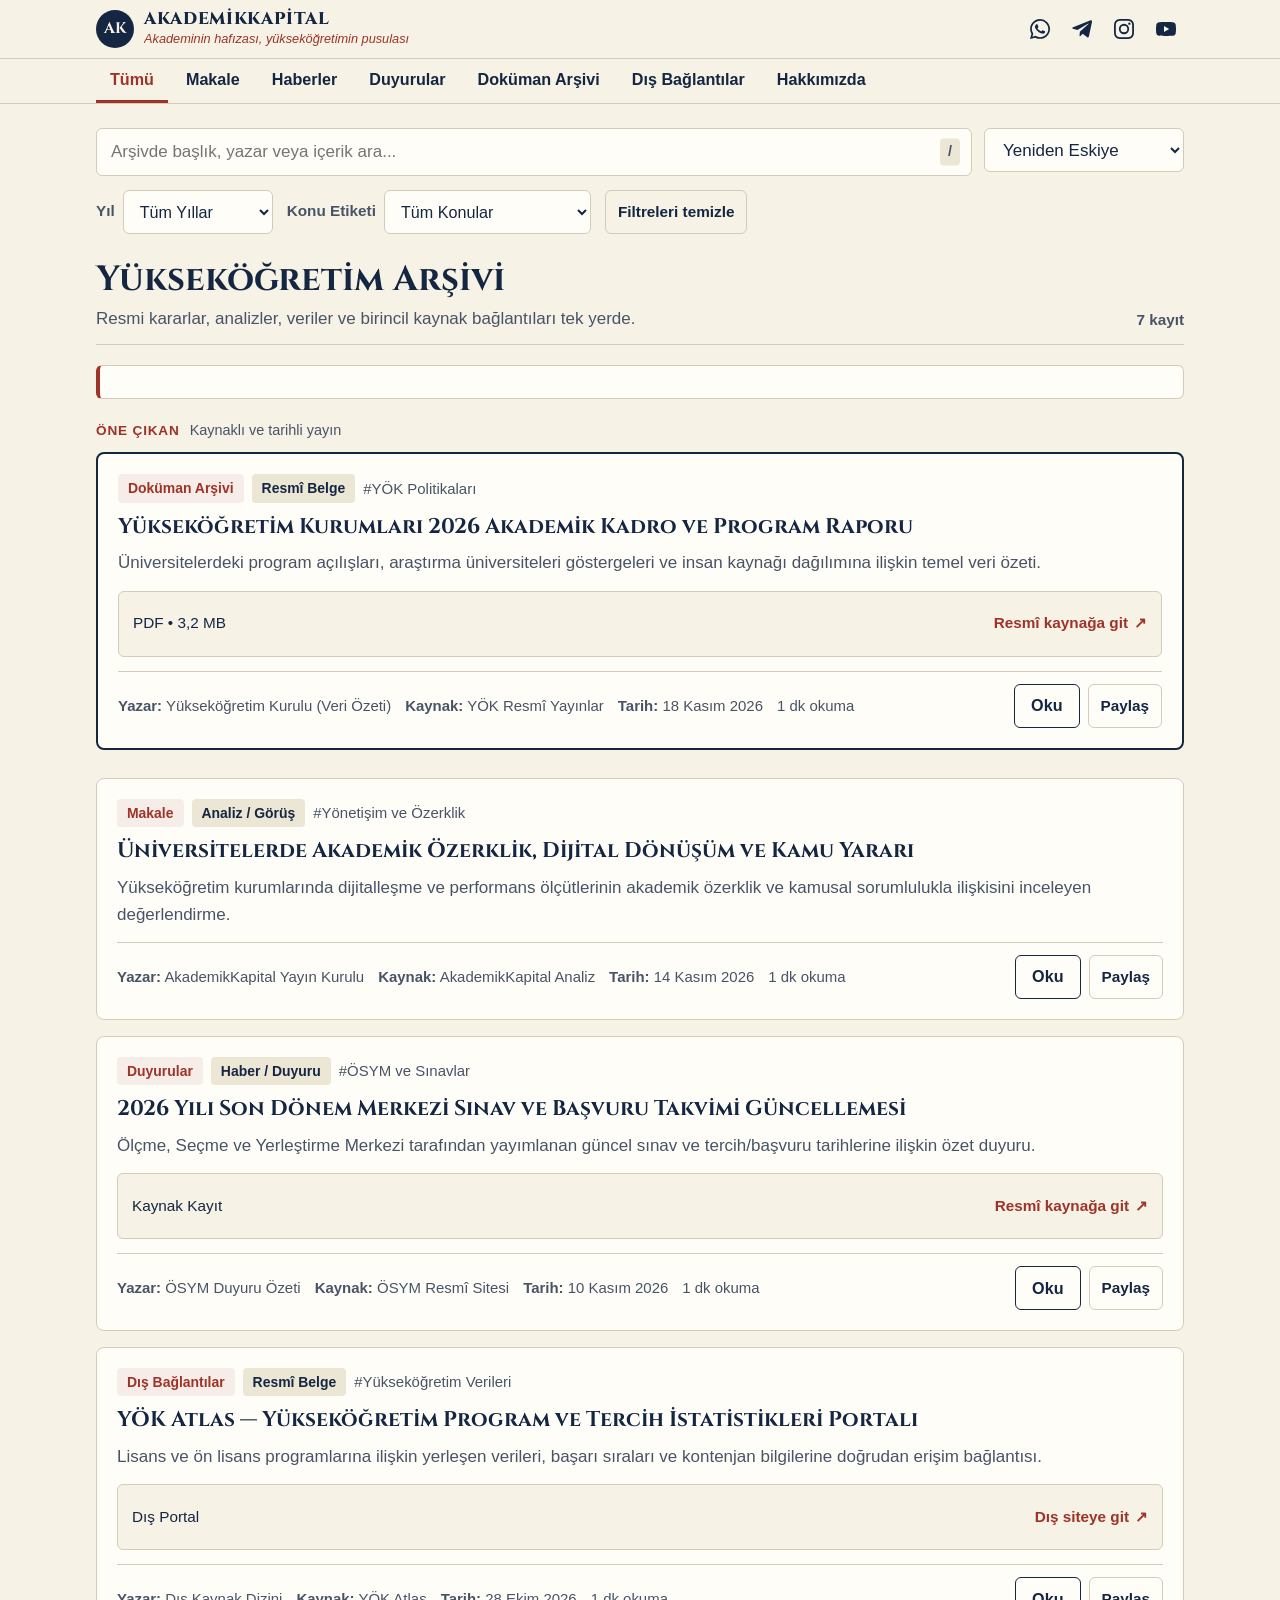
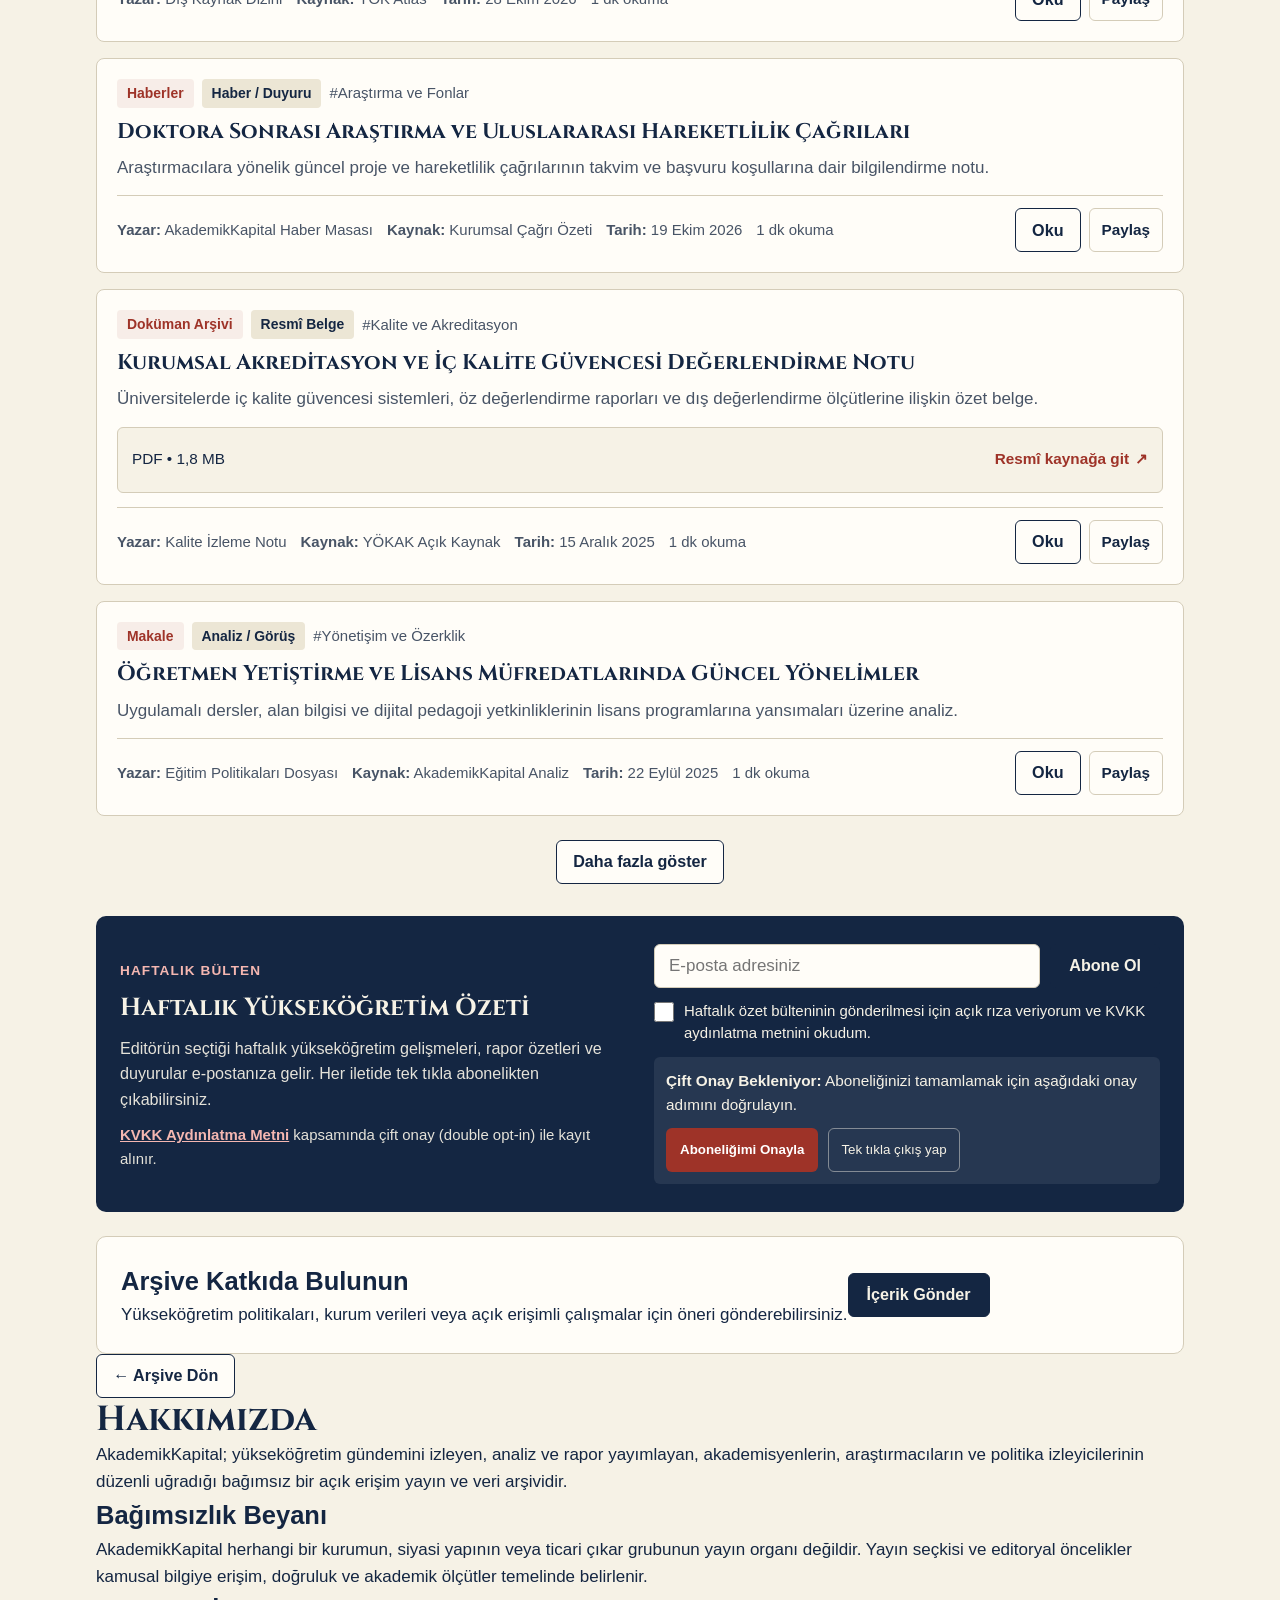
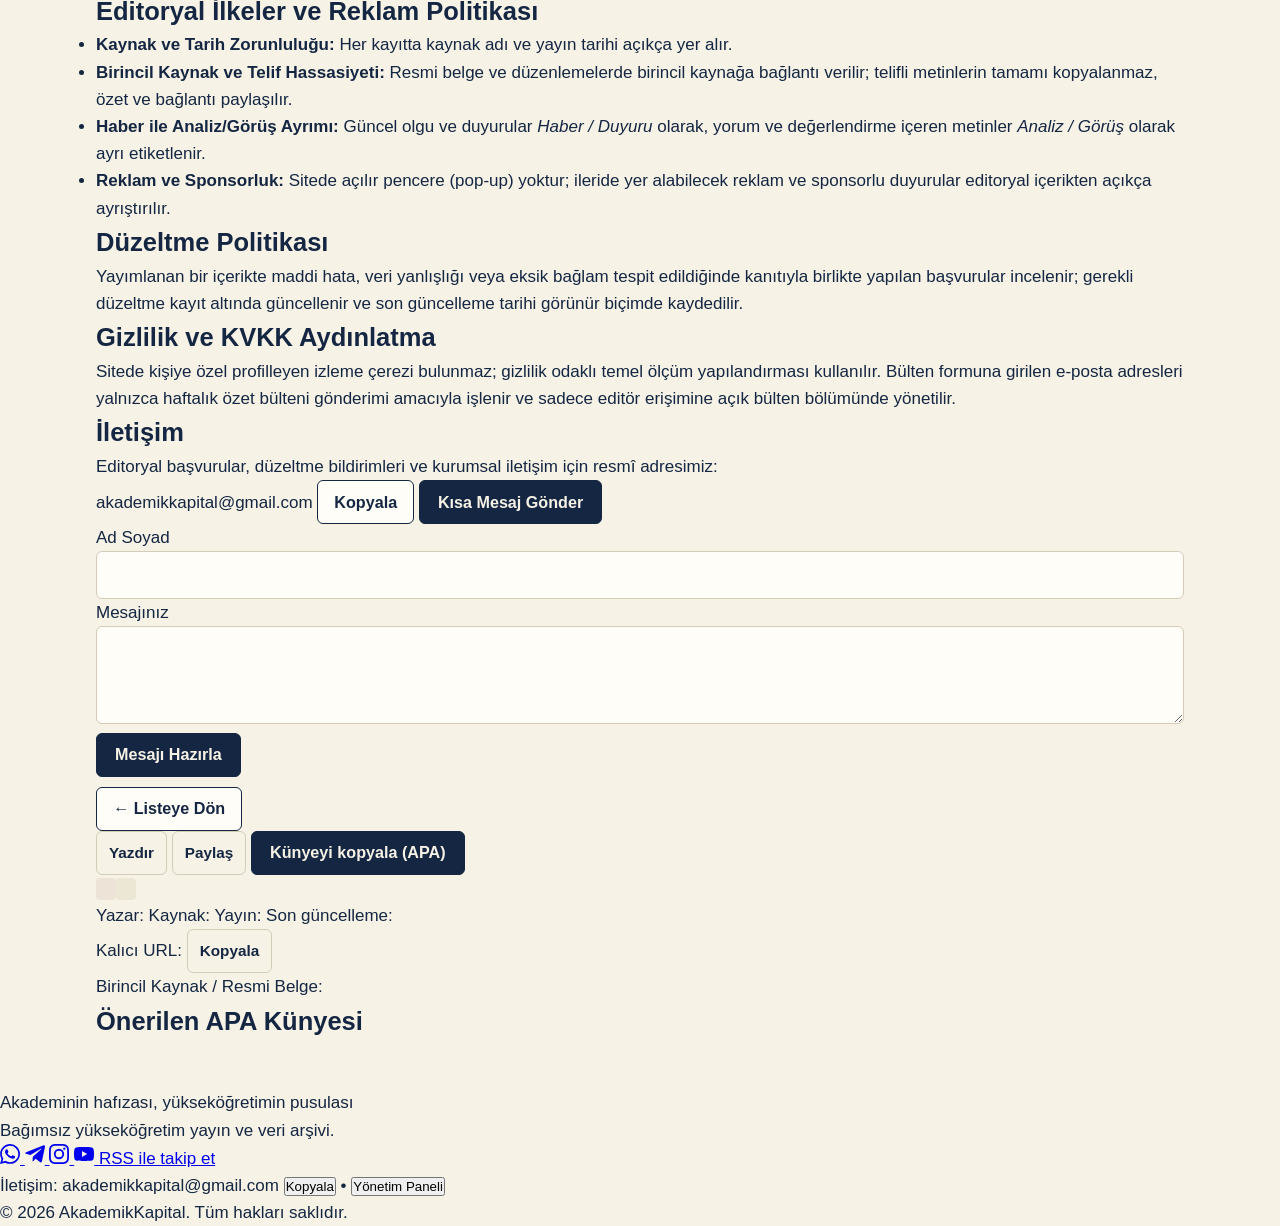
==== commit 9136e6d1: "Update fmt.Println message from 'Hello' to 'Goodbye'" ====
--- a/index.html
+++ b/index.html
@@ -92,3 +92,488 @@
       </nav>
     </div>
   </header>
+
+  <!-- Normal Akışta Kayan Sekme Çubuğu -->
+  <nav class="section-nav-wrap" aria-label="Arşiv bölümleri">
+    <div id="sectionTabs" class="section-tabs" role="tablist">
+      <button type="button" class="tab-item active" role="tab" aria-selected="true" aria-current="page" data-tab="tumu">Tümü</button>
+      <button type="button" class="tab-item" role="tab" aria-selected="false" data-tab="makale">Makale</button>
+      <button type="button" class="tab-item" role="tab" aria-selected="false" data-tab="haberler">Haberler</button>
+      <button type="button" class="tab-item" role="tab" aria-selected="false" data-tab="duyurular">Duyurular</button>
+      <button type="button" class="tab-item" role="tab" aria-selected="false" data-tab="dokuman">Doküman Arşivi</button>
+      <button type="button" class="tab-item" role="tab" aria-selected="false" data-tab="baglanti">Dış Bağlantılar</button>
+      <button type="button" class="tab-item" role="tab" aria-selected="false" data-tab="hakkimizda">Hakkımızda</button>
+    </div>
+  </nav>
+
+  <!-- Ana İçerik -->
+  <main id="mainContent" class="main-container" tabindex="-1">
+    <!-- ARŞİV GÖRÜNÜMÜ -->
+    <section id="archiveView" aria-labelledby="pageMainHeading">
+      <!-- Arama ve Yalnızca Yeniden Eskiye / Eskiden Yeniye Sıralama -->
+      <div class="toolbar">
+        <div class="search-field-wrap">
+          <label for="searchInput" class="sr-only">Arşivde arama yapın (/ kısayolu)</label>
+          <input
+            type="search"
+            id="searchInput"
+            class="search-input"
+            placeholder="Arşivde başlık, yazar veya içerik ara..."
+            autocomplete="off"
+          >
+          <span class="shortcut-hint" aria-hidden="true">/</span>
+        </div>
+
+        <div class="sort-field-wrap">
+          <label for="sortSelect" class="sr-only">Sırala</label>
+          <select id="sortSelect" class="sort-select">
+            <option value="newest">Yeniden Eskiye</option>
+            <option value="oldest">Eskiden Yeniye</option>
+          </select>
+        </div>
+      </div>
+
+      <!-- Ek Filtreler: Yalnızca Yıl ve Konu Etiketi -->
+      <div class="secondary-filters" aria-label="Yıl ve konu etiketi filtreleri">
+        <div class="filter-control">
+          <label for="yearFilter">Yıl</label>
+          <select id="yearFilter" class="filter-select">
+            <option value="ALL">Tüm Yıllar</option>
+          </select>
+        </div>
+        <div class="filter-control">
+          <label for="topicFilter">Konu Etiketi</label>
+          <select id="topicFilter" class="filter-select">
+            <option value="ALL">Tüm Konular</option>
+          </select>
+        </div>
+        <button type="button" id="resetFiltersBtn" class="btn-ghost hidden">Filtreleri temizle</button>
+      </div>
+
+      <!-- Tek H1 Sayfa Başlığı ve Durum Özeti -->
+      <div class="archive-heading-row">
+        <div>
+          <h1 id="pageMainHeading" class="page-h1">Yükseköğretim Arşivi</h1>
+          <p id="activeViewNote" class="view-subtitle">Resmi kararlar, analizler, veriler ve birincil kaynak bağlantıları tek yerde.</p>
+        </div>
+        <span id="resultCount" class="result-count" aria-live="polite">0 kayıt</span>
+      </div>
+
+      <!-- Yükleniyor / Hata / Boş Durum Alanları -->
+      <div id="statusBanner" class="status-banner hidden" role="status" aria-live="polite"></div>
+
+      <!-- Tek Öne Çıkan İçerik Alanı -->
+      <section id="featuredSection" class="featured-section hidden" aria-label="Öne çıkan içerik">
+        <div class="section-eyebrow-row">
+          <span class="featured-tag">ÖNE ÇIKAN</span>
+          <span class="editorial-rule-note">Kaynaklı ve tarihli yayın</span>
+        </div>
+        <div id="featuredCardSlot"></div>
+      </section>
+
+      <!-- Liste Alanı -->
+      <section aria-label="Arşiv kayıtları listesi">
+        <div id="archiveList" class="archive-list"></div>
+        <div class="load-more-wrap">
+          <button type="button" id="loadMoreBtn" class="btn-secondary hidden">Daha fazla göster</button>
+        </div>
+      </section>
+
+      <!-- Lacivert Haftalık Bülten Bölümü -->
+      <section id="newsletterSection" class="newsletter-section" aria-labelledby="newsletterHeading">
+        <div class="newsletter-inner">
+          <div class="newsletter-copy">
+            <span class="newsletter-eyebrow">HAFTALIK BÜLTEN</span>
+            <h2 id="newsletterHeading">Haftalık Yükseköğretim Özeti</h2>
+            <p id="newsletterDigestPreview">Editörün seçtiği haftalık yükseköğretim gelişmeleri, rapor özetleri ve duyurular e-postanıza gelir. Her iletide tek tıkla abonelikten çıkabilirsiniz.</p>
+            <p class="newsletter-legal">
+              <a href="#hakkimizda-kvkk" id="kvkkOpenLink">KVKK Aydınlatma Metni</a> kapsamında çift onay (double opt-in) ile kayıt alınır.
+            </p>
+          </div>
+
+          <form id="newsletterForm" class="newsletter-form" novalidate>
+            <!-- Honeypot (spam bot tuzak alanı) -->
+            <div class="hp-field" aria-hidden="true">
+              <label for="newsletterCompany">Kurum</label>
+              <input type="text" id="newsletterCompany" name="company" tabindex="-1" autocomplete="off">
+            </div>
+
+            <div class="newsletter-row">
+              <label for="newsletterEmail" class="sr-only">E-posta adresiniz</label>
+              <input type="email" id="newsletterEmail" class="newsletter-input" placeholder="E-posta adresiniz" required>
+              <button type="submit" id="newsletterSubmit" class="btn-primary">Abone Ol</button>
+            </div>
+
+            <label class="consent-check">
+              <input type="checkbox" id="newsletterConsent" required>
+              <span>Haftalık özet bülteninin gönderilmesi için açık rıza veriyorum ve KVKK aydınlatma metnini okudum.</span>
+            </label>
+
+            <div id="newsletterMessage" class="form-feedback" role="status" aria-live="polite"></div>
+            <div id="doubleOptInBox" class="double-optin-box hidden">
+              <p><strong>Çift Onay Bekleniyor:</strong> Aboneliğinizi tamamlamak için aşağıdaki onay adımını doğrulayın.</p>
+              <button type="button" id="confirmDoubleOptInBtn" class="btn-accent-outline">Aboneliğimi Onayla</button>
+              <button type="button" id="unsubscribeDemoBtn" class="btn-ghost-light">Tek tıkla çıkış yap</button>
+            </div>
+          </form>
+        </div>
+      </section>
+
+      <!-- Bülten Sonrası Sade Katkı Kartı -->
+      <section id="contributeSection" class="contribute-card" aria-labelledby="contributeHeading">
+        <div>
+          <h2 id="contributeHeading">Arşive Katkıda Bulunun</h2>
+          <p>Yükseköğretim politikaları, kurum verileri veya açık erişimli çalışmalar için öneri gönderebilirsiniz.</p>
+        </div>
+        <button type="button" id="openContributeBtn" class="btn-primary">İçerik Gönder</button>
+      </section>
+    </section>
+
+    <!-- AYRI SAYFA GÖRÜNÜMÜ: HAKKIMIZDA -->
+    <section id="aboutView" class="about-view hidden" aria-labelledby="aboutHeading">
+      <div class="about-topbar">
+        <button type="button" id="backToArchiveBtn" class="btn-secondary">&larr; Arşive Dön</button>
+      </div>
+
+      <article class="prose-column">
+        <h1 id="aboutHeading" class="page-h1">Hakkımızda</h1>
+        <p class="prose-lead">AkademikKapital; yükseköğretim gündemini izleyen, analiz ve rapor yayımlayan, akademisyenlerin, araştırmacıların ve politika izleyicilerinin düzenli uğradığı bağımsız bir açık erişim yayın ve veri arşividir.</p>
+
+        <h2>Bağımsızlık Beyanı</h2>
+        <p>AkademikKapital herhangi bir kurumun, siyasi yapının veya ticari çıkar grubunun yayın organı değildir. Yayın seçkisi ve editoryal öncelikler kamusal bilgiye erişim, doğruluk ve akademik ölçütler temelinde belirlenir.</p>
+
+        <h2>Editoryal İlkeler ve Reklam Politikası</h2>
+        <ul>
+          <li><strong>Kaynak ve Tarih Zorunluluğu:</strong> Her kayıtta kaynak adı ve yayın tarihi açıkça yer alır.</li>
+          <li><strong>Birincil Kaynak ve Telif Hassasiyeti:</strong> Resmi belge ve düzenlemelerde birincil kaynağa bağlantı verilir; telifli metinlerin tamamı kopyalanmaz, özet ve bağlantı paylaşılır.</li>
+          <li><strong>Haber ile Analiz/Görüş Ayrımı:</strong> Güncel olgu ve duyurular <em>Haber / Duyuru</em> olarak, yorum ve değerlendirme içeren metinler <em>Analiz / Görüş</em> olarak ayrı etiketlenir.</li>
+          <li><strong>Reklam ve Sponsorluk:</strong> Sitede açılır pencere (pop-up) yoktur; ileride yer alabilecek reklam ve sponsorlu duyurular editoryal içerikten açıkça ayrıştırılır.</li>
+        </ul>
+
+        <h2>Düzeltme Politikası</h2>
+        <p>Yayımlanan bir içerikte maddi hata, veri yanlışlığı veya eksik bağlam tespit edildiğinde kanıtıyla birlikte yapılan başvurular incelenir; gerekli düzeltme kayıt altında güncellenir ve son güncelleme tarihi görünür biçimde kaydedilir.</p>
+
+        <h2 id="hakkimizda-kvkk">Gizlilik ve KVKK Aydınlatma</h2>
+        <p>Sitede kişiye özel profilleyen izleme çerezi bulunmaz; gizlilik odaklı temel ölçüm yapılandırması kullanılır. Bülten formuna girilen e-posta adresleri yalnızca haftalık özet bülteni gönderimi amacıyla işlenir ve sadece editör erişimine açık bülten bölümünde yönetilir.</p>
+
+        <h2>İletişim</h2>
+        <p>Editoryal başvurular, düzeltme bildirimleri ve kurumsal iletişim için resmî adresimiz:</p>
+        <div class="contact-box">
+          <span id="contactEmailText" class="contact-email">akademikkapital@gmail.com</span>
+          <button type="button" id="copyEmailBtn" class="btn-secondary">Kopyala</button>
+          <button type="button" id="toggleContactFormBtn" class="btn-primary">Kısa Mesaj Gönder</button>
+        </div>
+
+        <form id="quickContactForm" class="quick-contact-form hidden" novalidate>
+          <div class="field-group">
+            <label for="contactName">Ad Soyad</label>
+            <input type="text" id="contactName" required>
+          </div>
+          <div class="field-group">
+            <label for="contactMessage">Mesajınız</label>
+            <textarea id="contactMessage" rows="3" required></textarea>
+          </div>
+          <button type="submit" class="btn-primary">Mesajı Hazırla</button>
+          <p id="quickContactStatus" class="form-feedback" role="status" aria-live="polite"></p>
+        </form>
+      </article>
+    </section>
+
+    <!-- TEK SÜTUN DETAY GÖRÜNÜMÜ (65-75 KARAKTER OKUMA GENİŞLİĞİ) -->
+    <section id="detailView" class="detail-view hidden" aria-labelledby="detailTitle">
+      <div class="detail-nav-bar">
+        <button type="button" id="detailBackBtn" class="btn-secondary">&larr; Listeye Dön</button>
+        <div class="detail-actions">
+          <button type="button" id="printDetailBtn" class="btn-ghost">Yazdır</button>
+          <button type="button" id="shareDetailBtn" class="btn-ghost">Paylaş</button>
+          <button type="button" id="copyApaBtn" class="btn-primary">Künyeyi kopyala (APA)</button>
+        </div>
+      </div>
+
+      <article id="detailArticle" class="reading-column" itemscope itemtype="https://schema.org/Article">
+        <header class="detail-header">
+          <div class="detail-badges">
+            <span id="detailTypeBadge" class="type-badge"></span>
+            <span id="detailGenreBadge" class="genre-badge"></span>
+          </div>
+          <h1 id="detailTitle" class="detail-title" itemprop="headline"></h1>
+          <div class="detail-meta">
+            <span>Yazar: <strong id="detailAuthor" itemprop="author"></strong></span>
+            <span>Kaynak: <strong id="detailSource"></strong></span>
+            <span>Yayın: <time id="detailDate" itemprop="datePublished"></time></span>
+            <span>Son güncelleme: <time id="detailUpdated" itemprop="dateModified"></time></span>
+            <span id="detailReadTime"></span>
+          </div>
+          <div class="permalink-row">
+            <span>Kalıcı URL:</span>
+            <code id="detailPermalink"></code>
+            <button type="button" id="copyPermalinkBtn" class="btn-ghost">Kopyala</button>
+          </div>
+        </header>
+
+        <div id="detailBody" class="detail-body" itemprop="articleBody"></div>
+
+        <div id="detailPrimaryLinkBox" class="primary-source-box hidden">
+          <span>Birincil Kaynak / Resmi Belge:</span>
+          <a id="detailPrimaryLink" href="#" target="_blank" rel="noopener noreferrer"></a>
+        </div>
+
+        <footer class="detail-apa-box">
+          <h2>Önerilen APA Künyesi</h2>
+          <p id="detailApaText" class="apa-text"></p>
+        </footer>
+      </article>
+    </section>
+  </main>
+
+  <!-- Ortalanmış Lacivert Alt Bilgi (Zemin Lacivert, Yazı Beyaz) -->
+  <footer class="site-footer" role="contentinfo">
+    <div class="footer-inner">
+      <p class="footer-slogan">Akademinin hafızası, yükseköğretimin pusulası</p>
+      <p class="footer-desc">Bağımsız yükseköğretim yayın ve veri arşivi.</p>
+
+      <nav class="footer-social" aria-label="Alt bilgi sosyal bağlantıları">
+        <a href="https://whatsapp.com/channel/0029Vb6" target="_blank" rel="noopener noreferrer" aria-label="WhatsApp" title="WhatsApp">
+          <svg class="social-icon" viewBox="0 0 24 24" width="20" height="20" aria-hidden="true">
+            <path fill="currentColor" d="M20.52 3.48A11.82 11.82 0 0 0 12.06 0C5.49 0 .14 5.35.14 11.92c0 2.1.55 4.15 1.6 5.96L0 24l6.29-1.65a11.88 11.88 0 0 0 5.77 1.47h.01c6.57 0 11.92-5.35 11.92-11.92 0-3.18-1.24-6.18-3.47-8.42zm-8.45 18.33h-.01a9.87 9.87 0 0 1-5.03-1.38l-.36-.21-3.73.98 1-3.64-.24-.37a9.85 9.85 0 0 1-1.51-5.23c0-5.45 4.44-9.89 9.9-9.89 2.64 0 5.12 1.03 6.99 2.9a9.83 9.83 0 0 1 2.89 7c0 5.45-4.44 9.89-9.9 9.89zm5.42-7.41c-.3-.15-1.76-.87-2.03-.97-.27-.1-.47-.15-.67.15-.2.3-.77.97-.94 1.17-.17.2-.35.22-.65.07-.3-.15-1.26-.46-2.4-1.48-.89-.79-1.49-1.77-1.66-2.07-.17-.3-.02-.46.13-.61.13-.13.3-.35.45-.52.15-.17.2-.3.3-.5.1-.2.05-.37-.02-.52-.07-.15-.67-1.61-.92-2.2-.24-.58-.49-.5-.67-.51h-.57c-.2 0-.52.07-.8.37-.27.3-1.05 1.02-1.05 2.49s1.07 2.89 1.22 3.09c.15.2 2.11 3.22 5.11 4.52.71.31 1.27.49 1.7.63.72.23 1.37.2 1.89.12.58-.09 1.76-.72 2.01-1.41.25-.69.25-1.29.17-1.41-.07-.12-.27-.2-.57-.35z"/>
+          </svg>
+        </a>
+        <a href="https://t.me/akademikkapital" target="_blank" rel="noopener noreferrer" aria-label="Telegram" title="Telegram">
+          <svg class="social-icon" viewBox="0 0 24 24" width="20" height="20" aria-hidden="true">
+            <path fill="currentColor" d="M23.91 3.79L20.3 20.84c-.25 1.21-.98 1.5-2 .94l-5.5-4.07-2.66 2.57c-.3.3-.55.55-1.12.55l.4-5.64 10.28-9.28c.45-.4-.1-.62-.69-.22L6.52 13.32 1.05 11.61c-1.19-.37-1.21-1.19.25-1.76L22.39 1.59c.99-.37 1.86.22 1.52 2.2z"/>
+          </svg>
+        </a>
+        <a href="https://instagram.com/akademikkapital" target="_blank" rel="noopener noreferrer" aria-label="Instagram" title="Instagram">
+          <svg class="social-icon" viewBox="0 0 24 24" width="20" height="20" aria-hidden="true">
+            <path fill="currentColor" d="M12 2.16c3.2 0 3.58.01 4.85.07 1.17.05 1.8.25 2.23.41.56.22.96.48 1.38.9.42.42.68.82.9 1.38.16.42.36 1.06.41 2.23.06 1.27.07 1.65.07 4.85s-.01 3.58-.07 4.85c-.05 1.17-.25 1.8-.41 2.23a3.72 3.72 0 0 1-.9 1.38 3.72 3.72 0 0 1-1.38.9c-.42.16-1.06.36-2.23.41-1.27.06-1.65.07-4.85.07s-3.58-.01-4.85-.07c-1.17-.05-1.8-.25-2.23-.41a3.72 3.72 0 0 1-1.38-.9 3.72 3.72 0 0 1-.9-1.38c-.16-.42-.36-1.06-.41-2.23C2.17 15.58 2.16 15.2 2.16 12s.01-3.58.07-4.85c.05-1.17.25-1.8.41-2.23.22-.56.48-.96.9-1.38.42-.42.82-.68 1.38-.9.42-.16 1.06-.36 2.23-.41C8.42 2.17 8.8 2.16 12 2.16zM12 0C8.74 0 8.33.01 7.05.07 5.78.13 4.9.33 4.14.63a5.88 5.88 0 0 0-2.12 1.38A5.88 5.88 0 0 0 .63 4.14C.33 4.9.13 5.78.07 7.05.01 8.33 0 8.74 0 12s.01 3.67.07 4.95c.06 1.27.26 2.15.56 2.91.31.79.72 1.46 1.39 2.12.66.67 1.33 1.08 2.12 1.39.76.3 1.64.5 2.91.56 1.28.06 1.69.07 4.95.07s3.67-.01 4.95-.07c1.27-.06 2.15-.26 2.91-.56.79-.31 1.46-.72 2.12-1.39.67-.66 1.08-1.33 1.39-2.12.3-.76.5-1.64.56-2.91.06-1.28.07-1.69.07-4.95s-.01-3.67-.07-4.95c-.06-1.27-.26-2.15-.56-2.91a5.88 5.88 0 0 0-1.39-2.12A5.88 5.88 0 0 0 19.86.63c-.76-.3-1.64-.5-2.91-.56C15.67.01 15.26 0 12 0zm0 5.84A6.16 6.16 0 1 0 18.16 12 6.16 6.16 0 0 0 12 5.84zm0 10.16A4 4 0 1 1 16 12a4 4 0 0 1-4 4zm6.41-11.85a1.44 1.44 0 1 0 1.44 1.44 1.44 1.44 0 0 0-1.44-1.44z"/>
+          </svg>
+        </a>
+        <a href="https://youtube.com/@akademikkapital" target="_blank" rel="noopener noreferrer" aria-label="YouTube" title="YouTube">
+          <svg class="social-icon" viewBox="0 0 24 24" width="20" height="20" aria-hidden="true">
+            <path fill="currentColor" d="M23.5 6.2a3 3 0 0 0-2.12-2.12C19.5 3.57 12 3.57 12 3.57s-7.5 0-9.38.51A3 3 0 0 0 .5 6.2 31.3 31.3 0 0 0 0 12a31.3 31.3 0 0 0 .5 5.8 3 3 0 0 0 2.12 2.12c1.88.51 9.38.51 9.38.51s7.5 0 9.38-.51a3 3 0 0 0 2.12-2.12A31.3 31.3 0 0 0 24 12a31.3 31.3 0 0 0-.5-5.8zM9.6 15.6V8.4l6.24 3.6-6.24 3.6z"/>
+          </svg>
+        </a>
+        <a href="feed.xml" id="rssFollowLink" class="rss-link">RSS ile takip et</a>
+      </nav>
+
+      <div class="footer-contact-line">
+        <span>İletişim: akademikkapital@gmail.com</span>
+        <button type="button" id="footerCopyEmailBtn" class="btn-inline-copy">Kopyala</button>
+        <span aria-hidden="true">•</span>
+        <button type="button" id="footerAdminLink" class="footer-text-link">Yönetim Paneli</button>
+      </div>
+
+      <p class="footer-copy">&copy; 2026 AkademikKapital. Tüm hakları saklıdır.</p>
+    </div>
+  </footer>
+
+  <!-- DİYALOG: İçerik Gönder (Editör Onay Kuyruğuna Düşer) -->
+  <dialog id="contributeDialog" class="dialog-box" aria-labelledby="contributeDialogTitle">
+    <div class="dialog-panel">
+      <div class="dialog-head">
+        <h2 id="contributeDialogTitle">İçerik Gönder</h2>
+        <button type="button" class="dialog-close" data-close-dialog="contributeDialog" aria-label="Pencereyi kapat">&times;</button>
+      </div>
+
+      <form id="contributeForm" class="stack-form" novalidate>
+        <p class="dialog-note">Gönderdiğiniz kayıt doğrudan yayımlanmaz; editoryal doğrulama ve onay sürecinden sonra arşive eklenir.</p>
+
+        <div class="field-group">
+          <label for="subName">Ad Soyad *</label>
+          <input type="text" id="subName" required>
+        </div>
+
+        <div class="field-group">
+          <label for="subInstitution">Kurum / Üniversite *</label>
+          <input type="text" id="subInstitution" required>
+        </div>
+
+        <div class="field-group">
+          <label for="subEmail">E-posta *</label>
+          <input type="email" id="subEmail" required>
+        </div>
+
+        <div class="field-group">
+          <label for="subType">Tür *</label>
+          <select id="subType" required>
+            <option value="makale">Makale</option>
+            <option value="haberler">Haberler</option>
+            <option value="duyurular">Duyurular</option>
+            <option value="dokuman">Doküman Arşivi</option>
+            <option value="baglanti">Dış Bağlantılar</option>
+          </select>
+        </div>
+
+        <div class="field-group">
+          <label for="subTitle">Başlık *</label>
+          <input type="text" id="subTitle" required>
+        </div>
+
+        <div class="field-group">
+          <label for="subTextOrUrl">Özet / Metin veya Resmi Bağlantı (URL) *</label>
+          <textarea id="subTextOrUrl" rows="4" required placeholder="Kısa özet/metin veya birincil kaynak bağlantısını yazın..."></textarea>
+        </div>
+
+        <div class="field-group">
+          <label for="subSourceNote">Kaynak Beyanı ve Yayın Tarihi *</label>
+          <input type="text" id="subSourceNote" required placeholder="Örn: YÖK Resmî Duyurusu, 2026-11-20">
+        </div>
+
+        <label class="consent-check dark-check">
+          <input type="checkbox" id="subConfirm" required>
+          <span>Kaynak beyanımın doğru olduğunu, telif haklarına saygı gösterdiğimi ve editör onay sürecini kabul ediyorum.</span>
+        </label>
+
+        <div id="contributeError" class="form-feedback" role="alert"></div>
+
+        <div class="dialog-footer">
+          <button type="button" class="btn-secondary" data-close-dialog="contributeDialog">Vazgeç</button>
+          <button type="submit" class="btn-primary">Onaya Gönder</button>
+        </div>
+      </form>
+
+      <div id="contributeSuccessScreen" class="submission-receipt hidden">
+        <h3>Gönderiminiz Editör Onayına Alındı</h3>
+        <p id="receiptSummaryText"></p>
+        <button type="button" id="closeReceiptBtn" class="btn-primary">Tamam</button>
+      </div>
+    </div>
+  </dialog>
+
+  <!-- DİYALOG: Yönetim Paneli (Editör Bülten Seçkisi, Bülten Aboneleri, Onay Kuyruğu ve Kayıt) -->
+  <dialog id="adminDialog" class="dialog-box" aria-labelledby="adminDialogTitle">
+    <div class="dialog-panel dialog-wide">
+      <div class="dialog-head">
+        <h2 id="adminDialogTitle">Yönetim Paneli</h2>
+        <button type="button" class="dialog-close" data-close-dialog="adminDialog" aria-label="Pencereyi kapat">&times;</button>
+      </div>
+
+      <div id="adminGate" class="stack-form">
+        <p class="dialog-note">Yönetici parolası ile giriş yapın (örnek parola: <code>akademik2026</code>).</p>
+        <div class="field-group">
+          <label for="adminPassInput">Yönetici Parolası</label>
+          <input type="password" id="adminPassInput" autocomplete="current-password">
+        </div>
+        <div class="dialog-footer">
+          <button type="button" id="adminLoginSubmit" class="btn-primary">Giriş</button>
+        </div>
+      </div>
+
+      <div id="adminConsole" class="hidden">
+        <!-- Editör: Haftalık Bülten Seçkisi Hazırlama -->
+        <section class="admin-block" aria-labelledby="digestEditorHeading">
+          <h3 id="digestEditorHeading">Haftalık Bülten Seçkisi Hazırla</h3>
+          <form id="digestSelectionForm" class="stack-form">
+            <div class="field-group">
+              <label for="digestHeadline">Haftalık Seçki Başlığı / Özeti</label>
+              <input type="text" id="digestHeadline" placeholder="Örn: Bu Hafta: YÖK kontenjan kararları, yeni raporlar ve duyurular">
+            </div>
+            <div class="field-group">
+              <label>Bültene Dahil Edilecek Arşiv İçerikleri</label>
+              <div id="digestChecklist" class="digest-checklist"></div>
+            </div>
+            <div class="dialog-footer">
+              <button type="submit" class="btn-primary">Bülten Seçkisini Kaydet</button>
+            </div>
+          </form>
+        </section>
+
+        <!-- Editör: Sadece Editörün Göreceği Bülten Aboneleri -->
+        <section class="admin-block" aria-labelledby="subscribersHeading">
+          <h3 id="subscribersHeading">Bülten Aboneleri (Yalnızca Editör Görünümü)</h3>
+          <p class="dialog-note">Kayıt olan kullanıcıların e-posta adresleri yalnızca bu editör alanında listelenir.</p>
+          <div id="subscriberListBox" class="subscriber-list-box"></div>
+        </section>
+
+        <!-- Editör: Onay Kuyruğu -->
+        <section class="admin-block" aria-labelledby="pendingHeading">
+          <h3 id="pendingHeading">Editör Onayı Bekleyen Gönderimler</h3>
+          <div id="pendingQueueList" class="pending-queue"></div>
+        </section>
+
+        <!-- Editör: Yeni Arşiv Kaydı Ekle -->
+        <section class="admin-block" aria-labelledby="newRecordHeading">
+          <h3 id="newRecordHeading">Yeni Arşiv Kaydı Ekle</h3>
+          <form id="adminRecordForm" class="stack-form">
+            <div class="field-group">
+              <label for="admTitle">Başlık *</label>
+              <input type="text" id="admTitle" required>
+            </div>
+            <div class="two-col">
+              <div class="field-group">
+                <label for="admCategory">Tür</label>
+                <select id="admCategory">
+                  <option value="makale">Makale</option>
+                  <option value="haberler">Haberler</option>
+                  <option value="duyurular">Duyurular</option>
+                  <option value="dokuman">Doküman Arşivi</option>
+                  <option value="baglanti">Dış Bağlantılar</option>
+                </select>
+              </div>
+              <div class="field-group">
+                <label for="admGenre">Yayın Niteliği</label>
+                <select id="admGenre">
+                  <option value="Haber / Duyuru">Haber / Duyuru</option>
+                  <option value="Analiz / Görüş">Analiz / Görüş</option>
+                  <option value="Resmî Belge">Resmî Belge</option>
+                </select>
+              </div>
+            </div>
+            <div class="two-col">
+              <div class="field-group">
+                <label for="admAuthor">Yazar</label>
+                <input type="text" id="admAuthor" required>
+              </div>
+              <div class="field-group">
+                <label for="admSource">Kaynak</label>
+                <input type="text" id="admSource" required>
+              </div>
+            </div>
+            <div class="two-col">
+              <div class="field-group">
+                <label for="admDate">Yayın Tarihi</label>
+                <input type="date" id="admDate" required>
+              </div>
+              <div class="field-group">
+                <label for="admTopic">Konu Etiketi</label>
+                <input type="text" id="admTopic" placeholder="Örn: YÖK, ÖSYM, Finansman">
+              </div>
+            </div>
+            <div class="two-col">
+              <div class="field-group">
+                <label for="admDocMeta">Doküman Türü / Boyutu</label>
+                <input type="text" id="admDocMeta" placeholder="Örn: PDF • 2.4 MB">
+              </div>
+              <div class="field-group">
+                <label for="admSourceUrl">Resmî Kaynak / Bağlantı URL</label>
+                <input type="url" id="admSourceUrl" placeholder="https://...">
+              </div>
+            </div>
+            <div class="field-group">
+              <label for="admSummary">Kısa Özet (En fazla 2 satır)</label>
+              <textarea id="admSummary" rows="2" required></textarea>
+            </div>
+            <div class="field-group">
+              <label for="admBody">Detay Metni</label>
+              <textarea id="admBody" rows="5" required></textarea>
+            </div>
+            <label class="consent-check dark-check">
+              <input type="checkbox" id="admFeatured">
+              <span>Bu kaydı en üstte tek "Öne Çıkan" içerik olarak göster</span>
+            </label>
+            <div class="dialog-footer">
+              <button type="button" id="exportJsonBtn" class="btn-secondary">JSON İndir</button>
+              <button type="submit" class="btn-primary">Arşive Kaydet</button>
+            </div>
+          </form>
+        </section>
+      </div>
+    </div>
+  </dialog>
+
+  <!-- Canlı Bildirim (Toast) -->
+  <div id="liveToast" class="live-toast" role="status" aria-live="polite"></div>
+
+  <script src="script.js" defer></script>
+</body>
+</html>
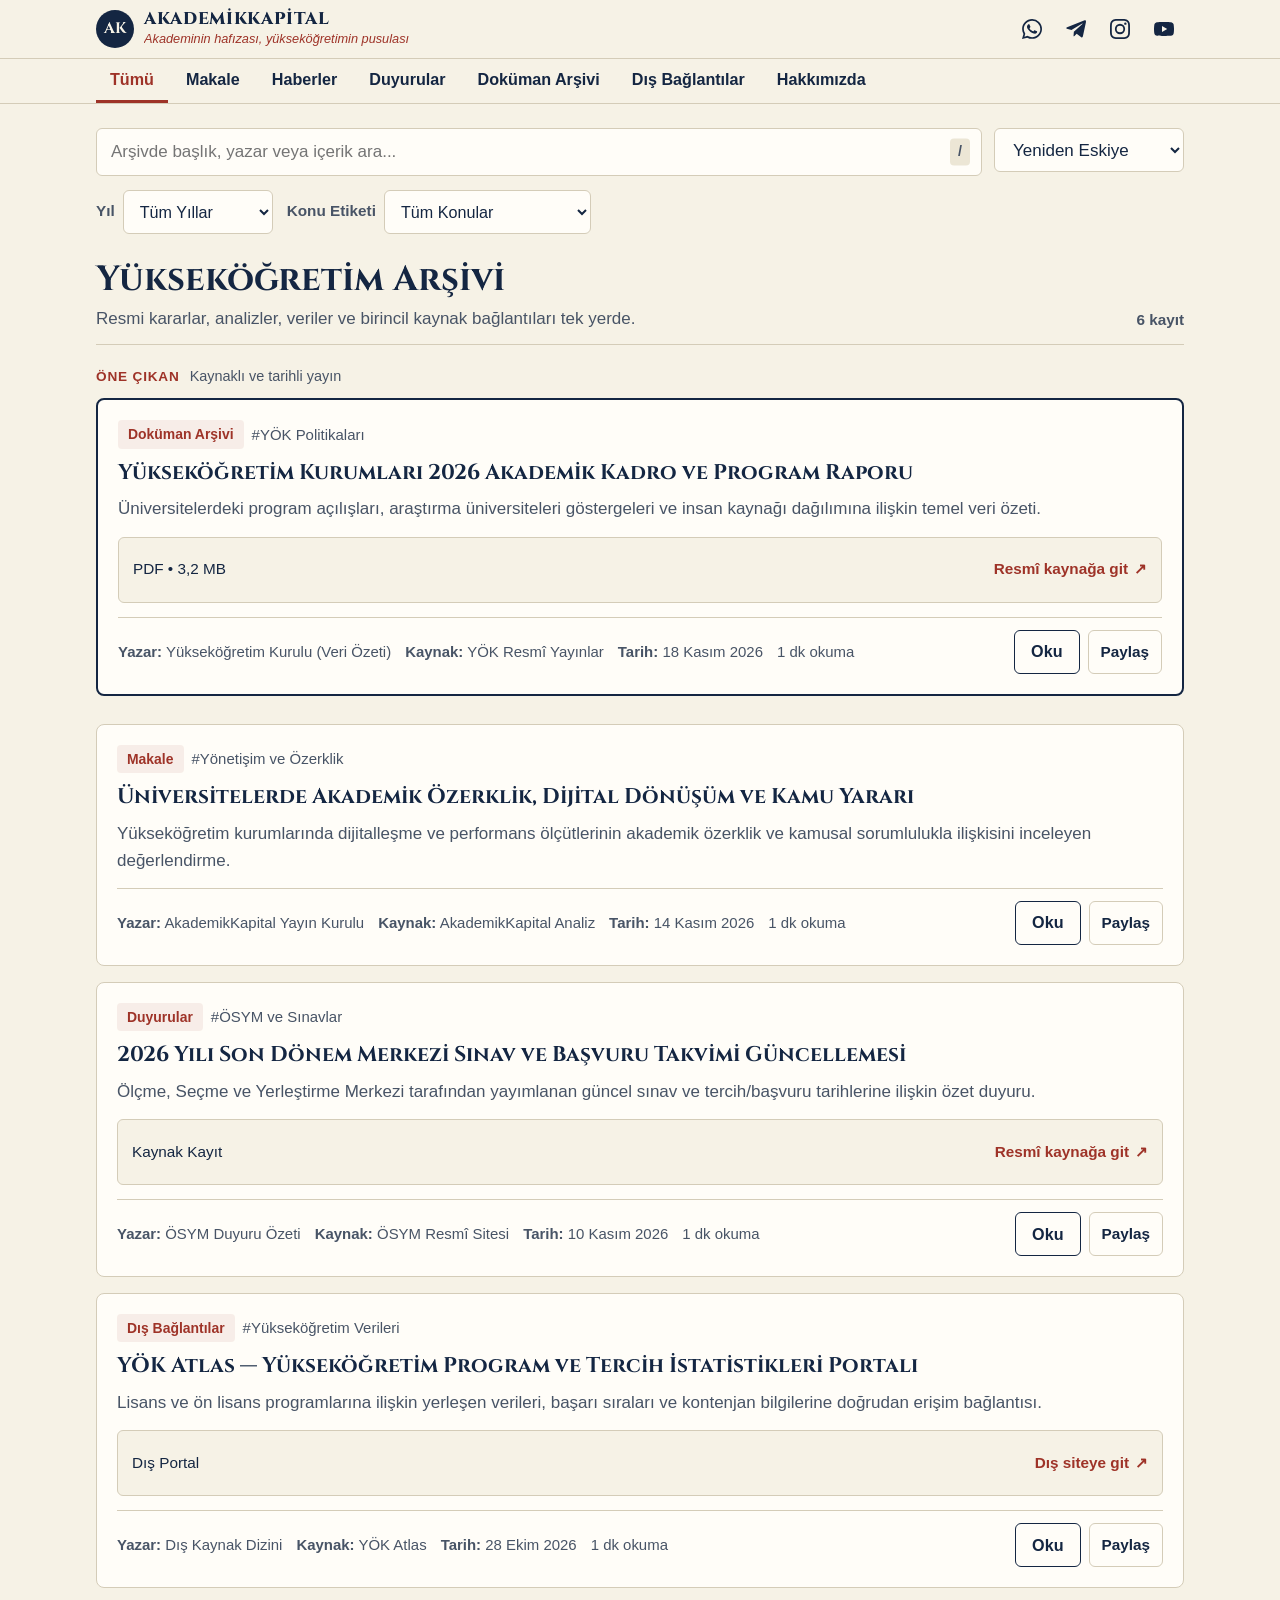
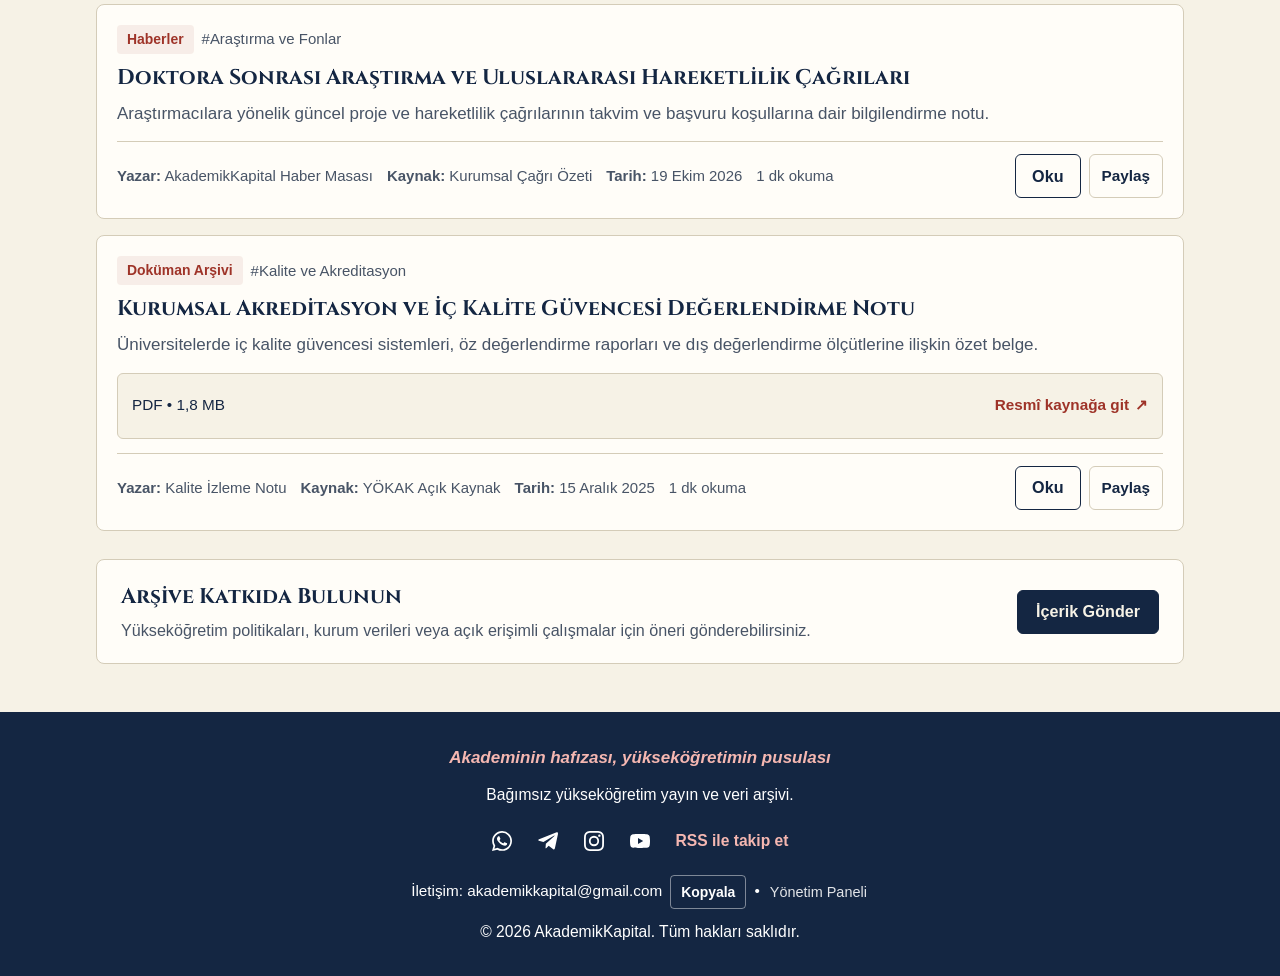
==== commit 04a4e664: "Remove newsletter section and update admin panel Removed the newsletter section and updated admin pa" ====
--- a/index.html
+++ b/index.html
@@ -179,47 +179,7 @@
         </div>
       </section>
 
-      <!-- Lacivert Haftalık Bülten Bölümü -->
-      <section id="newsletterSection" class="newsletter-section" aria-labelledby="newsletterHeading">
-        <div class="newsletter-inner">
-          <div class="newsletter-copy">
-            <span class="newsletter-eyebrow">HAFTALIK BÜLTEN</span>
-            <h2 id="newsletterHeading">Haftalık Yükseköğretim Özeti</h2>
-            <p id="newsletterDigestPreview">Editörün seçtiği haftalık yükseköğretim gelişmeleri, rapor özetleri ve duyurular e-postanıza gelir. Her iletide tek tıkla abonelikten çıkabilirsiniz.</p>
-            <p class="newsletter-legal">
-              <a href="#hakkimizda-kvkk" id="kvkkOpenLink">KVKK Aydınlatma Metni</a> kapsamında çift onay (double opt-in) ile kayıt alınır.
-            </p>
-          </div>
-
-          <form id="newsletterForm" class="newsletter-form" novalidate>
-            <!-- Honeypot (spam bot tuzak alanı) -->
-            <div class="hp-field" aria-hidden="true">
-              <label for="newsletterCompany">Kurum</label>
-              <input type="text" id="newsletterCompany" name="company" tabindex="-1" autocomplete="off">
-            </div>
-
-            <div class="newsletter-row">
-              <label for="newsletterEmail" class="sr-only">E-posta adresiniz</label>
-              <input type="email" id="newsletterEmail" class="newsletter-input" placeholder="E-posta adresiniz" required>
-              <button type="submit" id="newsletterSubmit" class="btn-primary">Abone Ol</button>
-            </div>
-
-            <label class="consent-check">
-              <input type="checkbox" id="newsletterConsent" required>
-              <span>Haftalık özet bülteninin gönderilmesi için açık rıza veriyorum ve KVKK aydınlatma metnini okudum.</span>
-            </label>
-
-            <div id="newsletterMessage" class="form-feedback" role="status" aria-live="polite"></div>
-            <div id="doubleOptInBox" class="double-optin-box hidden">
-              <p><strong>Çift Onay Bekleniyor:</strong> Aboneliğinizi tamamlamak için aşağıdaki onay adımını doğrulayın.</p>
-              <button type="button" id="confirmDoubleOptInBtn" class="btn-accent-outline">Aboneliğimi Onayla</button>
-              <button type="button" id="unsubscribeDemoBtn" class="btn-ghost-light">Tek tıkla çıkış yap</button>
-            </div>
-          </form>
-        </div>
-      </section>
-
-      <!-- Bülten Sonrası Sade Katkı Kartı -->
+      <!-- Arşive Katkıda Bulunun Kartı -->
       <section id="contributeSection" class="contribute-card" aria-labelledby="contributeHeading">
         <div>
           <h2 id="contributeHeading">Arşive Katkıda Bulunun</h2>
@@ -246,15 +206,11 @@
         <ul>
           <li><strong>Kaynak ve Tarih Zorunluluğu:</strong> Her kayıtta kaynak adı ve yayın tarihi açıkça yer alır.</li>
           <li><strong>Birincil Kaynak ve Telif Hassasiyeti:</strong> Resmi belge ve düzenlemelerde birincil kaynağa bağlantı verilir; telifli metinlerin tamamı kopyalanmaz, özet ve bağlantı paylaşılır.</li>
-          <li><strong>Haber ile Analiz/Görüş Ayrımı:</strong> Güncel olgu ve duyurular <em>Haber / Duyuru</em> olarak, yorum ve değerlendirme içeren metinler <em>Analiz / Görüş</em> olarak ayrı etiketlenir.</li>
-          <li><strong>Reklam ve Sponsorluk:</strong> Sitede açılır pencere (pop-up) yoktur; ileride yer alabilecek reklam ve sponsorlu duyurular editoryal içerikten açıkça ayrıştırılır.</li>
+          <li><strong>Reklam ve Sponsorluk:</strong> Sitede açılır pencere (pop-up) yoktur; yer alabilecek reklam ve sponsorlu duyurular editoryal içerikten açıkça ayrıştırılır.</li>
         </ul>
 
         <h2>Düzeltme Politikası</h2>
         <p>Yayımlanan bir içerikte maddi hata, veri yanlışlığı veya eksik bağlam tespit edildiğinde kanıtıyla birlikte yapılan başvurular incelenir; gerekli düzeltme kayıt altında güncellenir ve son güncelleme tarihi görünür biçimde kaydedilir.</p>
-
-        <h2 id="hakkimizda-kvkk">Gizlilik ve KVKK Aydınlatma</h2>
-        <p>Sitede kişiye özel profilleyen izleme çerezi bulunmaz; gizlilik odaklı temel ölçüm yapılandırması kullanılır. Bülten formuna girilen e-posta adresleri yalnızca haftalık özet bülteni gönderimi amacıyla işlenir ve sadece editör erişimine açık bülten bölümünde yönetilir.</p>
 
         <h2>İletişim</h2>
         <p>Editoryal başvurular, düzeltme bildirimleri ve kurumsal iletişim için resmî adresimiz:</p>
@@ -294,7 +250,6 @@
         <header class="detail-header">
           <div class="detail-badges">
             <span id="detailTypeBadge" class="type-badge"></span>
-            <span id="detailGenreBadge" class="genre-badge"></span>
           </div>
           <h1 id="detailTitle" class="detail-title" itemprop="headline"></h1>
           <div class="detail-meta">
@@ -440,133 +395,118 @@
     </div>
   </dialog>
 
-  <!-- DİYALOG: Yönetim Paneli (Editör Bülten Seçkisi, Bülten Aboneleri, Onay Kuyruğu ve Kayıt) -->
-  <dialog id="adminDialog" class="dialog-box" aria-labelledby="adminDialogTitle">
-    <div class="dialog-panel dialog-wide">
+  <!-- GENİŞ YÖNETİM PANELİ (Yayın Niteliği Seçeneği ve Bülten Kaldırıldı) -->
+  <dialog id="adminDialog" class="dialog-box dialog-admin-full" aria-labelledby="adminDialogTitle">
+    <div class="dialog-panel dialog-admin-panel">
       <div class="dialog-head">
         <h2 id="adminDialogTitle">Yönetim Paneli</h2>
         <button type="button" class="dialog-close" data-close-dialog="adminDialog" aria-label="Pencereyi kapat">&times;</button>
       </div>
 
-      <div id="adminGate" class="stack-form">
-        <p class="dialog-note">Yönetici parolası ile giriş yapın (örnek parola: <code>akademik2026</code>).</p>
+      <div id="adminGate" class="stack-form admin-gate-box">
+        <p class="dialog-note">Yönetici parolası ile giriş yapın.</p>
         <div class="field-group">
           <label for="adminPassInput">Yönetici Parolası</label>
           <input type="password" id="adminPassInput" autocomplete="current-password">
         </div>
         <div class="dialog-footer">
-          <button type="button" id="adminLoginSubmit" class="btn-primary">Giriş</button>
+          <button type="button" id="adminLoginSubmit" class="btn-primary">Giriş Yap</button>
         </div>
       </div>
 
       <div id="adminConsole" class="hidden">
-        <!-- Editör: Haftalık Bülten Seçkisi Hazırlama -->
-        <section class="admin-block" aria-labelledby="digestEditorHeading">
-          <h3 id="digestEditorHeading">Haftalık Bülten Seçkisi Hazırla</h3>
-          <form id="digestSelectionForm" class="stack-form">
-            <div class="field-group">
-              <label for="digestHeadline">Haftalık Seçki Başlığı / Özeti</label>
-              <input type="text" id="digestHeadline" placeholder="Örn: Bu Hafta: YÖK kontenjan kararları, yeni raporlar ve duyurular">
-            </div>
-            <div class="field-group">
-              <label>Bültene Dahil Edilecek Arşiv İçerikleri</label>
-              <div id="digestChecklist" class="digest-checklist"></div>
-            </div>
-            <div class="dialog-footer">
-              <button type="submit" class="btn-primary">Bülten Seçkisini Kaydet</button>
-            </div>
-          </form>
-        </section>
-
-        <!-- Editör: Sadece Editörün Göreceği Bülten Aboneleri -->
-        <section class="admin-block" aria-labelledby="subscribersHeading">
-          <h3 id="subscribersHeading">Bülten Aboneleri (Yalnızca Editör Görünümü)</h3>
-          <p class="dialog-note">Kayıt olan kullanıcıların e-posta adresleri yalnızca bu editör alanında listelenir.</p>
-          <div id="subscriberListBox" class="subscriber-list-box"></div>
-        </section>
-
-        <!-- Editör: Onay Kuyruğu -->
-        <section class="admin-block" aria-labelledby="pendingHeading">
-          <h3 id="pendingHeading">Editör Onayı Bekleyen Gönderimler</h3>
-          <div id="pendingQueueList" class="pending-queue"></div>
-        </section>
-
-        <!-- Editör: Yeni Arşiv Kaydı Ekle -->
-        <section class="admin-block" aria-labelledby="newRecordHeading">
-          <h3 id="newRecordHeading">Yeni Arşiv Kaydı Ekle</h3>
-          <form id="adminRecordForm" class="stack-form">
-            <div class="field-group">
-              <label for="admTitle">Başlık *</label>
-              <input type="text" id="admTitle" required>
-            </div>
-            <div class="two-col">
+        <div class="admin-workspace-grid">
+          <!-- Sol Geniş Alan: Yazı Ekleme ve Düzenleme -->
+          <section class="admin-block" aria-labelledby="newRecordHeading">
+            <h3 id="newRecordHeading">Yeni Arşiv Kaydı Ekle / Düzenle</h3>
+            <form id="adminRecordForm" class="stack-form">
+              <input type="hidden" id="adminEditId" value="">
+
               <div class="field-group">
-                <label for="admCategory">Tür</label>
-                <select id="admCategory">
-                  <option value="makale">Makale</option>
-                  <option value="haberler">Haberler</option>
-                  <option value="duyurular">Duyurular</option>
-                  <option value="dokuman">Doküman Arşivi</option>
-                  <option value="baglanti">Dış Bağlantılar</option>
-                </select>
-              </div>
-              <div class="field-group">
-                <label for="admGenre">Yayın Niteliği</label>
-                <select id="admGenre">
-                  <option value="Haber / Duyuru">Haber / Duyuru</option>
-                  <option value="Analiz / Görüş">Analiz / Görüş</option>
-                  <option value="Resmî Belge">Resmî Belge</option>
-                </select>
-              </div>
-            </div>
-            <div class="two-col">
-              <div class="field-group">
-                <label for="admAuthor">Yazar</label>
-                <input type="text" id="admAuthor" required>
-              </div>
-              <div class="field-group">
-                <label for="admSource">Kaynak</label>
-                <input type="text" id="admSource" required>
-              </div>
-            </div>
-            <div class="two-col">
-              <div class="field-group">
-                <label for="admDate">Yayın Tarihi</label>
-                <input type="date" id="admDate" required>
-              </div>
-              <div class="field-group">
-                <label for="admTopic">Konu Etiketi</label>
-                <input type="text" id="admTopic" placeholder="Örn: YÖK, ÖSYM, Finansman">
-              </div>
-            </div>
-            <div class="two-col">
-              <div class="field-group">
-                <label for="admDocMeta">Doküman Türü / Boyutu</label>
-                <input type="text" id="admDocMeta" placeholder="Örn: PDF • 2.4 MB">
-              </div>
+                <label for="admTitle">Başlık *</label>
+                <input type="text" id="admTitle" required placeholder="Yayın başlığını giriniz">
+              </div>
+
+              <div class="two-col">
+                <div class="field-group">
+                  <label for="admCategory">Kategori *</label>
+                  <select id="admCategory">
+                    <option value="makale">Makale</option>
+                    <option value="haberler">Haberler</option>
+                    <option value="duyurular">Duyurular</option>
+                    <option value="dokuman">Doküman Arşivi</option>
+                    <option value="baglanti">Dış Bağlantılar</option>
+                  </select>
+                </div>
+                <div class="field-group">
+                  <label for="admDate">Yayın Tarihi *</label>
+                  <input type="date" id="admDate" required>
+                </div>
+              </div>
+
+              <div class="two-col">
+                <div class="field-group">
+                  <label for="admAuthor">Yazar *</label>
+                  <input type="text" id="admAuthor" required placeholder="Örn: AkademikKapital Yayın Kurulu">
+                </div>
+                <div class="field-group">
+                  <label for="admSource">Kaynak *</label>
+                  <input type="text" id="admSource" required placeholder="Örn: YÖK Resmî Yayınlar">
+                </div>
+              </div>
+
+              <div class="two-col">
+                <div class="field-group">
+                  <label for="admTopic">Konu Etiketi</label>
+                  <input type="text" id="admTopic" placeholder="Örn: YÖK Politikaları, ÖSYM">
+                </div>
+                <div class="field-group">
+                  <label for="admDocMeta">Doküman Türü / Boyutu</label>
+                  <input type="text" id="admDocMeta" placeholder="Örn: PDF • 2.4 MB">
+                </div>
+              </div>
+
               <div class="field-group">
                 <label for="admSourceUrl">Resmî Kaynak / Bağlantı URL</label>
                 <input type="url" id="admSourceUrl" placeholder="https://...">
               </div>
-            </div>
-            <div class="field-group">
-              <label for="admSummary">Kısa Özet (En fazla 2 satır)</label>
-              <textarea id="admSummary" rows="2" required></textarea>
-            </div>
-            <div class="field-group">
-              <label for="admBody">Detay Metni</label>
-              <textarea id="admBody" rows="5" required></textarea>
-            </div>
-            <label class="consent-check dark-check">
-              <input type="checkbox" id="admFeatured">
-              <span>Bu kaydı en üstte tek "Öne Çıkan" içerik olarak göster</span>
-            </label>
-            <div class="dialog-footer">
-              <button type="button" id="exportJsonBtn" class="btn-secondary">JSON İndir</button>
-              <button type="submit" class="btn-primary">Arşive Kaydet</button>
-            </div>
-          </form>
-        </section>
+
+              <div class="field-group">
+                <label for="admSummary">Kısa Özet (En fazla 2 satır) *</label>
+                <textarea id="admSummary" rows="2" required placeholder="Kart üzerinde görünecek kısa özet"></textarea>
+              </div>
+
+              <div class="field-group">
+                <label for="admBody">Detay Metni *</label>
+                <textarea id="admBody" rows="9" required placeholder="Yazının tam metnini veya detaylı açıklamasını buraya yazınız..."></textarea>
+              </div>
+
+              <label class="consent-check dark-check">
+                <input type="checkbox" id="admFeatured">
+                <span>Bu kaydı ana sayfada en üstte tek "Öne Çıkan" içerik olarak göster</span>
+              </label>
+
+              <div class="dialog-footer">
+                <button type="button" id="cancelAdminEditBtn" class="btn-ghost hidden">Düzenlemeyi İptal Et</button>
+                <button type="button" id="exportJsonBtn" class="btn-secondary">JSON İndir</button>
+                <button type="submit" id="saveRecordBtn" class="btn-primary">Arşive Kaydet</button>
+              </div>
+            </form>
+          </section>
+
+          <!-- Sağ Geniş Alan: Kayıtlı İçerikler Yönetimi ve Onay Kuyruğu -->
+          <div class="admin-side-column">
+            <section class="admin-block" aria-labelledby="pendingHeading">
+              <h3 id="pendingHeading">Editör Onayı Bekleyen Gönderimler</h3>
+              <div id="pendingQueueList" class="pending-queue"></div>
+            </section>
+
+            <section class="admin-block" aria-labelledby="manageRecordsHeading">
+              <h3 id="manageRecordsHeading">Yayımlanmış Arşiv Kayıtları</h3>
+              <div id="adminRecordsList" class="admin-records-list"></div>
+            </section>
+          </div>
+        </div>
       </div>
     </div>
   </dialog>
--- a/style.css
+++ b/style.css
@@ -10,10 +10,10 @@
   --bg-subtle: #ECE6D5;
   --navy: #142642;
   --navy-hover: #1E3861;
-  --red: #9E3328;         /* Krem zemin üzerinde >= 5.6:1 kontrast (WCAG AA) */
+  --red: #9E3328;
   --red-hover: #7E261D;
   --text-primary: #142642;
-  --text-secondary: #485466; /* >= 6.8:1 kontrast */
+  --text-secondary: #485466;
   --border: #D4CCB8;
   --focus-ring: #9E3328;
 
@@ -53,7 +53,6 @@
   padding-bottom: var(--safe-bottom);
 }
 
-/* Erişilebilirlik: Odak Halkası ve Azaltılmış Hareket */
 :focus-visible {
   outline: 3px solid var(--focus-ring);
   outline-offset: 2px;
@@ -98,7 +97,7 @@
 }
 
 /* ==========================================================================
-   1. İnce Sabit Üst Çubuk (En Çok 64 px)
+   1. İnce Sabit Üst Çubuk (En Çok 64 px) & İkonlu Sosyal Bağlantılar
    ========================================================================== */
 .top-bar {
   position: -webkit-sticky;
@@ -176,24 +175,28 @@
 .top-social {
   display: flex;
   align-items: center;
-  gap: 6px;
+  gap: 4px;
 }
 
 .top-social a {
   color: var(--navy);
   text-decoration: none;
-  font-size: 0.85rem;
-  font-weight: 600;
-  padding: 0 8px;
-  min-height: 44px;
+  width: 40px;
+  height: 44px;
   display: inline-flex;
   align-items: center;
+  justify-content: center;
   border-radius: 6px;
 }
 
 .top-social a:hover {
   color: var(--red);
   background-color: var(--bg-subtle);
+}
+
+.social-icon {
+  display: block;
+  flex-shrink: 0;
 }
 
 /* ==========================================================================
@@ -252,7 +255,7 @@
 
 .toolbar {
   display: grid;
-  grid-template-columns: 1fr 200px;
+  grid-template-columns: 1fr 190px;
   gap: 12px;
   margin-bottom: 14px;
 }
@@ -270,7 +273,7 @@
   width: 100%;
   min-height: 44px;
   font-family: var(--font-sans);
-  font-size: 1rem; /* >= 17px */
+  font-size: 1rem;
   line-height: 1.5;
   color: var(--text-primary);
   background-color: var(--bg-card);
@@ -324,7 +327,6 @@
   font-size: 0.95rem;
 }
 
-/* Arama Vurgulama */
 mark.search-hit {
   background-color: #F8D8C8;
   color: var(--navy);
@@ -332,7 +334,6 @@
   border-radius: 2px;
 }
 
-/* Sayfa Başlığı */
 .archive-heading-row {
   display: flex;
   justify-content: space-between;
@@ -375,7 +376,7 @@
 }
 
 /* ==========================================================================
-   Tek Öne Çıkan İçerik ve Liste Kartları
+   Öne Çıkan ve Liste Kartları
    ========================================================================== */
 .featured-section {
   margin-bottom: 28px;
@@ -442,15 +443,6 @@
   border-radius: 4px;
 }
 
-.genre-badge {
-  font-size: 0.82rem;
-  font-weight: 600;
-  color: var(--navy);
-  background-color: var(--bg-subtle);
-  padding: 3px 10px;
-  border-radius: 4px;
-}
-
 .card-title {
   font-family: var(--font-serif);
   font-size: 1.25rem;
@@ -541,7 +533,7 @@
 }
 
 /* ==========================================================================
-   Düğmeler (Lacivert Birincil, Sade İkincil, Kırmızı Vurgu)
+   Düğmeler
    ========================================================================== */
 .btn-primary {
   background-color: var(--navy);
@@ -609,90 +601,26 @@
   color: var(--red);
 }
 
+.btn-danger-ghost {
+  background-color: transparent;
+  color: var(--red);
+  border: 1px solid var(--red);
+  border-radius: 6px;
+  padding: 8px 12px;
+  min-height: 40px;
+  font-size: 0.88rem;
+  font-weight: 600;
+  cursor: pointer;
+}
+
+.btn-danger-ghost:hover {
+  background-color: var(--red);
+  color: #FFFFFF;
+}
+
 /* ==========================================================================
-   Editoryal Şerit, Lacivert Bülten ve Katkı Kartı
+   Katkı Alanı
    ========================================================================== */
-.editorial-bar {
-  margin-top: 28px;
-  padding: 16px 18px;
-  background-color: var(--bg-card);
-  border: 1px solid var(--border);
-  border-left: 4px solid var(--navy);
-  border-radius: 6px;
-  font-size: 0.92rem;
-  color: var(--text-secondary);
-}
-
-.newsletter-section {
-  margin-top: 32px;
-  background-color: var(--navy);
-  color: var(--bg-cream);
-  border-radius: 10px;
-  padding: 28px 24px;
-}
-
-.newsletter-inner {
-  display: grid;
-  grid-template-columns: 1fr 1fr;
-  gap: 28px;
-  align-items: center;
-}
-
-.newsletter-eyebrow {
-  display: inline-block;
-  font-size: 0.8rem;
-  font-weight: 700;
-  letter-spacing: 0.08em;
-  color: #F5B7B1;
-  margin-bottom: 6px;
-}
-
-.newsletter-copy h2 {
-  font-family: var(--font-serif);
-  font-size: 1.45rem;
-  margin-bottom: 8px;
-}
-
-.newsletter-copy p {
-  font-size: 0.95rem;
-  color: rgba(246, 242, 230, 0.92);
-}
-
-.newsletter-legal {
-  margin-top: 10px;
-  font-size: 0.88rem !important;
-}
-
-.newsletter-legal a {
-  color: #F5B7B1;
-  font-weight: 600;
-}
-
-.hp-field {
-  position: absolute;
-  left: -9999px;
-  width: 1px;
-  height: 1px;
-  overflow: hidden;
-}
-
-.newsletter-row {
-  display: flex;
-  gap: 10px;
-  margin-bottom: 12px;
-}
-
-.newsletter-input {
-  flex: 1;
-  min-height: 44px;
-  border-radius: 6px;
-  border: 1px solid var(--border);
-  background-color: var(--bg-card);
-  color: var(--navy);
-  font-size: 1rem;
-  padding: 10px 14px;
-}
-
 .consent-check {
   display: flex;
   align-items: flex-start;
@@ -711,39 +639,6 @@
   cursor: pointer;
 }
 
-.double-optin-box {
-  margin-top: 12px;
-  padding: 12px;
-  border-radius: 6px;
-  background-color: rgba(255, 255, 255, 0.08);
-  display: flex;
-  flex-wrap: wrap;
-  align-items: center;
-  gap: 10px;
-  font-size: 0.9rem;
-}
-
-.btn-accent-outline {
-  background-color: var(--red);
-  color: #FFFFFF;
-  border: none;
-  border-radius: 6px;
-  padding: 8px 14px;
-  min-height: 44px;
-  font-weight: 600;
-  cursor: pointer;
-}
-
-.btn-ghost-light {
-  background: transparent;
-  color: var(--bg-cream);
-  border: 1px solid rgba(246, 242, 230, 0.45);
-  border-radius: 6px;
-  padding: 8px 12px;
-  min-height: 44px;
-  cursor: pointer;
-}
-
 .form-feedback {
   margin-top: 10px;
   font-size: 0.92rem;
@@ -751,11 +646,514 @@
 }
 
 .contribute-card {
+  margin-top: 28px;
+  background-color: var(--bg-card);
+  border: 1px solid var(--border);
+  border-radius: 8px;
+  padding: 20px 24px;
+  display: flex;
+  align-items: center;
+  justify-content: space-between;
+  gap: 20px;
+}
+
+.contribute-card h2 {
+  font-family: var(--font-serif);
+  font-size: 1.25rem;
+  color: var(--navy);
+  margin-bottom: 4px;
+}
+
+.contribute-card p {
+  color: var(--text-secondary);
+  font-size: 0.95rem;
+}
+
+/* ==========================================================================
+   Hakkımızda ve Tek Sütun Detay Görünümü
+   ========================================================================== */
+.about-topbar,
+.detail-nav-bar {
+  display: flex;
+  flex-wrap: wrap;
+  justify-content: space-between;
+  align-items: center;
+  gap: 12px;
+  margin-bottom: 24px;
+}
+
+.detail-actions {
+  display: flex;
+  flex-wrap: wrap;
+  gap: 8px;
+}
+
+.prose-column,
+.reading-column {
+  max-width: 68ch;
+  margin: 0 auto;
+  background-color: var(--bg-card);
+  border: 1px solid var(--border);
+  border-radius: 8px;
+  padding: 28px 24px;
+}
+
+.prose-column h2 {
+  font-family: var(--font-serif);
+  font-size: 1.25rem;
+  color: var(--navy);
   margin-top: 24px;
+  margin-bottom: 8px;
+}
+
+.prose-column p,
+.prose-column ul {
+  margin-bottom: 14px;
+}
+
+.prose-column ul {
+  padding-left: 22px;
+}
+
+.contact-box {
+  display: flex;
+  flex-wrap: wrap;
+  align-items: center;
+  gap: 10px;
+  background-color: var(--bg-cream);
+  border: 1px solid var(--border);
+  border-radius: 6px;
+  padding: 12px 14px;
+  margin-top: 10px;
+}
+
+.contact-email {
+  font-weight: 700;
+  color: var(--navy);
+  text-decoration: none;
+}
+
+.quick-contact-form {
+  margin-top: 16px;
+  padding: 16px;
+  background-color: var(--bg-cream);
+  border: 1px solid var(--border);
+  border-radius: 6px;
+}
+
+.detail-title {
+  font-family: var(--font-serif);
+  font-size: clamp(1.45rem, 2.8vw, 1.9rem);
+  color: var(--navy);
+  margin: 10px 0;
+  line-height: 1.3;
+}
+
+.detail-meta {
+  display: flex;
+  flex-wrap: wrap;
+  gap: 8px 16px;
+  font-size: 0.9rem;
+  color: var(--text-secondary);
+  margin-bottom: 14px;
+}
+
+.permalink-row {
+  display: flex;
+  flex-wrap: wrap;
+  align-items: center;
+  gap: 8px;
+  font-size: 0.88rem;
+  background-color: var(--bg-cream);
+  padding: 8px 12px;
+  border-radius: 6px;
+  border: 1px solid var(--border);
+}
+
+.permalink-row code {
+  word-break: break-all;
+  color: var(--navy);
+}
+
+.detail-body {
+  margin-top: 20px;
+  font-size: 1rem;
+  line-height: 1.7;
+}
+
+.detail-body p {
+  margin-bottom: 16px;
+}
+
+.primary-source-box {
+  margin-top: 20px;
+  padding: 14px;
+  background-color: var(--bg-cream);
+  border-left: 4px solid var(--red);
+  border-radius: 4px;
+  display: flex;
+  flex-wrap: wrap;
+  gap: 8px;
+  align-items: center;
+}
+
+.primary-source-box a {
+  color: var(--red);
+  font-weight: 700;
+  text-decoration: none;
+}
+
+.primary-source-box a:hover {
+  text-decoration: underline;
+}
+
+.detail-apa-box {
+  margin-top: 24px;
+  padding-top: 18px;
+  border-top: 1px solid var(--border);
+}
+
+.detail-apa-box h2 {
+  font-family: var(--font-serif);
+  font-size: 1.05rem;
+  margin-bottom: 6px;
+}
+
+.apa-text {
+  font-size: 0.92rem;
+  color: var(--text-secondary);
+}
+
+/* ==========================================================================
+   Ortalanmış Lacivert Alt Bilgi (Zemin Lacivert, Yazı Beyaz)
+   ========================================================================== */
+.site-footer {
+  margin-top: auto;
+  background-color: var(--navy);
+  color: #FFFFFF;
+  padding: 32px 16px;
+  text-align: center;
+}
+
+.footer-inner {
+  max-width: 820px;
+  margin: 0 auto;
+  display: flex;
+  flex-direction: column;
+  align-items: center;
+  gap: 10px;
+}
+
+.footer-slogan {
+  font-style: italic;
+  font-weight: 600;
+  color: #F5B7B1;
+}
+
+.footer-desc,
+.footer-copy {
+  font-size: 0.92rem;
+  color: #FFFFFF;
+}
+
+.footer-social {
+  display: flex;
+  flex-wrap: wrap;
+  justify-content: center;
+  align-items: center;
+  gap: 8px 14px;
+  margin: 4px 0;
+}
+
+.footer-social a {
+  color: #FFFFFF;
+  text-decoration: none;
+  font-weight: 600;
+  font-size: 0.92rem;
+  min-height: 40px;
+  padding: 0 6px;
+  display: inline-flex;
+  align-items: center;
+  justify-content: center;
+  border-radius: 6px;
+}
+
+.footer-social a:hover,
+.footer-social a.rss-link {
+  color: #F5B7B1;
+}
+
+.footer-contact-line {
+  display: flex;
+  flex-wrap: wrap;
+  justify-content: center;
+  align-items: center;
+  gap: 8px;
+  font-size: 0.9rem;
+  color: #FFFFFF;
+}
+
+.btn-inline-copy {
+  background: transparent;
+  border: 1px solid rgba(255, 255, 255, 0.45);
+  border-radius: 4px;
+  color: #FFFFFF;
+  font-size: 0.82rem;
+  font-weight: 600;
+  padding: 4px 10px;
+  min-height: 34px;
+  cursor: pointer;
+}
+
+.btn-inline-copy:hover {
+  background-color: rgba(255, 255, 255, 0.12);
+}
+
+.footer-text-link {
+  background: none;
+  border: none;
+  color: rgba(255, 255, 255, 0.88);
+  font-size: 0.85rem;
+  text-decoration: none;
+  cursor: pointer;
+  padding: 4px 2px;
+}
+
+.footer-text-link:hover {
+  color: #FFFFFF;
+  text-decoration: underline;
+}
+
+/* ==========================================================================
+   Geniş Yönetim Paneli & Diyaloglar
+   ========================================================================== */
+dialog.dialog-box {
+  border: none;
+  background: transparent;
+  padding: 0;
+  margin: auto;
+  max-width: 96vw;
+  width: 600px;
+}
+
+dialog.dialog-box::backdrop {
+  background-color: rgba(20, 38, 66, 0.72);
+}
+
+/* Geniş tam ekran çalışma alanı görünümü */
+dialog.dialog-admin-full {
+  width: 1140px;
+  max-width: 96vw;
+}
+
+.dialog-panel {
   background-color: var(--bg-card);
+  color: var(--text-primary);
   border: 1px solid var(--border);
   border-radius: 10px;
   padding: 24px;
-  display: flex;
-  align-items: center;
-  justify
+  max-height: 90dvh;
+  overflow-y: auto;
+  -webkit-overflow-scrolling: touch;
+}
+
+.dialog-admin-panel {
+  padding: 28px 32px;
+  max-height: 92dvh;
+}
+
+.dialog-head {
+  display: flex;
+  justify-content: space-between;
+  align-items: center;
+  padding-bottom: 14px;
+  margin-bottom: 20px;
+  border-bottom: 1px solid var(--border);
+}
+
+.dialog-close {
+  width: 44px;
+  height: 44px;
+  border-radius: 6px;
+  border: 1px solid var(--border);
+  background: var(--bg-cream);
+  color: var(--navy);
+  font-size: 1.4rem;
+  cursor: pointer;
+}
+
+.admin-gate-box {
+  max-width: 420px;
+  margin: 24px auto;
+}
+
+.admin-workspace-grid {
+  display: grid;
+  grid-template-columns: 1.45fr 1fr;
+  gap: 28px;
+  align-items: start;
+}
+
+.admin-side-column {
+  display: flex;
+  flex-direction: column;
+  gap: 22px;
+}
+
+.admin-block {
+  background-color: var(--bg-cream);
+  border: 1px solid var(--border);
+  border-radius: 8px;
+  padding: 20px;
+}
+
+.admin-block h3 {
+  font-family: var(--font-serif);
+  font-size: 1.15rem;
+  color: var(--navy);
+  margin-bottom: 14px;
+}
+
+.stack-form .field-group {
+  margin-bottom: 14px;
+}
+
+.stack-form label {
+  display: block;
+  font-size: 0.9rem;
+  font-weight: 600;
+  margin-bottom: 4px;
+}
+
+.two-col {
+  display: grid;
+  grid-template-columns: 1fr 1fr;
+  gap: 14px;
+}
+
+.dialog-footer {
+  display: flex;
+  justify-content: flex-end;
+  gap: 10px;
+  margin-top: 18px;
+  flex-wrap: wrap;
+}
+
+.pending-queue,
+.admin-records-list {
+  display: flex;
+  flex-direction: column;
+  gap: 10px;
+  max-height: 360px;
+  overflow-y: auto;
+}
+
+.pending-item,
+.admin-record-row {
+  background: var(--bg-card);
+  border: 1px solid var(--border);
+  border-radius: 6px;
+  padding: 12px 14px;
+  display: flex;
+  justify-content: space-between;
+  gap: 12px;
+  align-items: center;
+  flex-wrap: wrap;
+}
+
+.admin-record-info strong {
+  display: block;
+  color: var(--navy);
+  font-size: 0.95rem;
+}
+
+.admin-record-info span {
+  font-size: 0.84rem;
+  color: var(--text-secondary);
+}
+
+.admin-record-btns {
+  display: flex;
+  gap: 8px;
+}
+
+.live-toast {
+  position: fixed;
+  bottom: calc(20px + var(--safe-bottom));
+  right: 20px;
+  z-index: 600;
+  background-color: var(--navy);
+  color: #FFFFFF;
+  padding: 12px 16px;
+  border-radius: 8px;
+  font-size: 0.92rem;
+  font-weight: 600;
+  opacity: 0;
+  pointer-events: none;
+  transition: opacity 0.2s ease;
+}
+
+.live-toast.visible {
+  opacity: 1;
+}
+
+.hidden {
+  display: none !important;
+}
+
+/* ==========================================================================
+   Mobil Öncelikli (360 px+) ve Yazdırma Stilleri
+   ========================================================================== */
+@media (max-width: 900px) {
+  .admin-workspace-grid {
+    grid-template-columns: 1fr;
+  }
+}
+
+@media (max-width: 768px) {
+  .toolbar {
+    grid-template-columns: 1fr;
+  }
+
+  .archive-heading-row {
+    flex-direction: column;
+    align-items: flex-start;
+  }
+
+  .contribute-card {
+    flex-direction: column;
+    align-items: flex-start;
+  }
+
+  .two-col {
+    grid-template-columns: 1fr;
+  }
+
+  .prose-column,
+  .reading-column {
+    padding: 20px 16px;
+  }
+
+  .dialog-admin-panel {
+    padding: 18px 16px;
+  }
+}
+
+@media print {
+  .top-bar,
+  .section-nav-wrap,
+  .detail-nav-bar,
+  .site-footer,
+  .live-toast {
+    display: none !important;
+  }
+
+  body,
+  .reading-column {
+    background: #FFFFFF !important;
+    color: #000000 !important;
+    border: none !important;
+    max-width: 100% !important;
+    padding: 0 !important;
+  }
+}
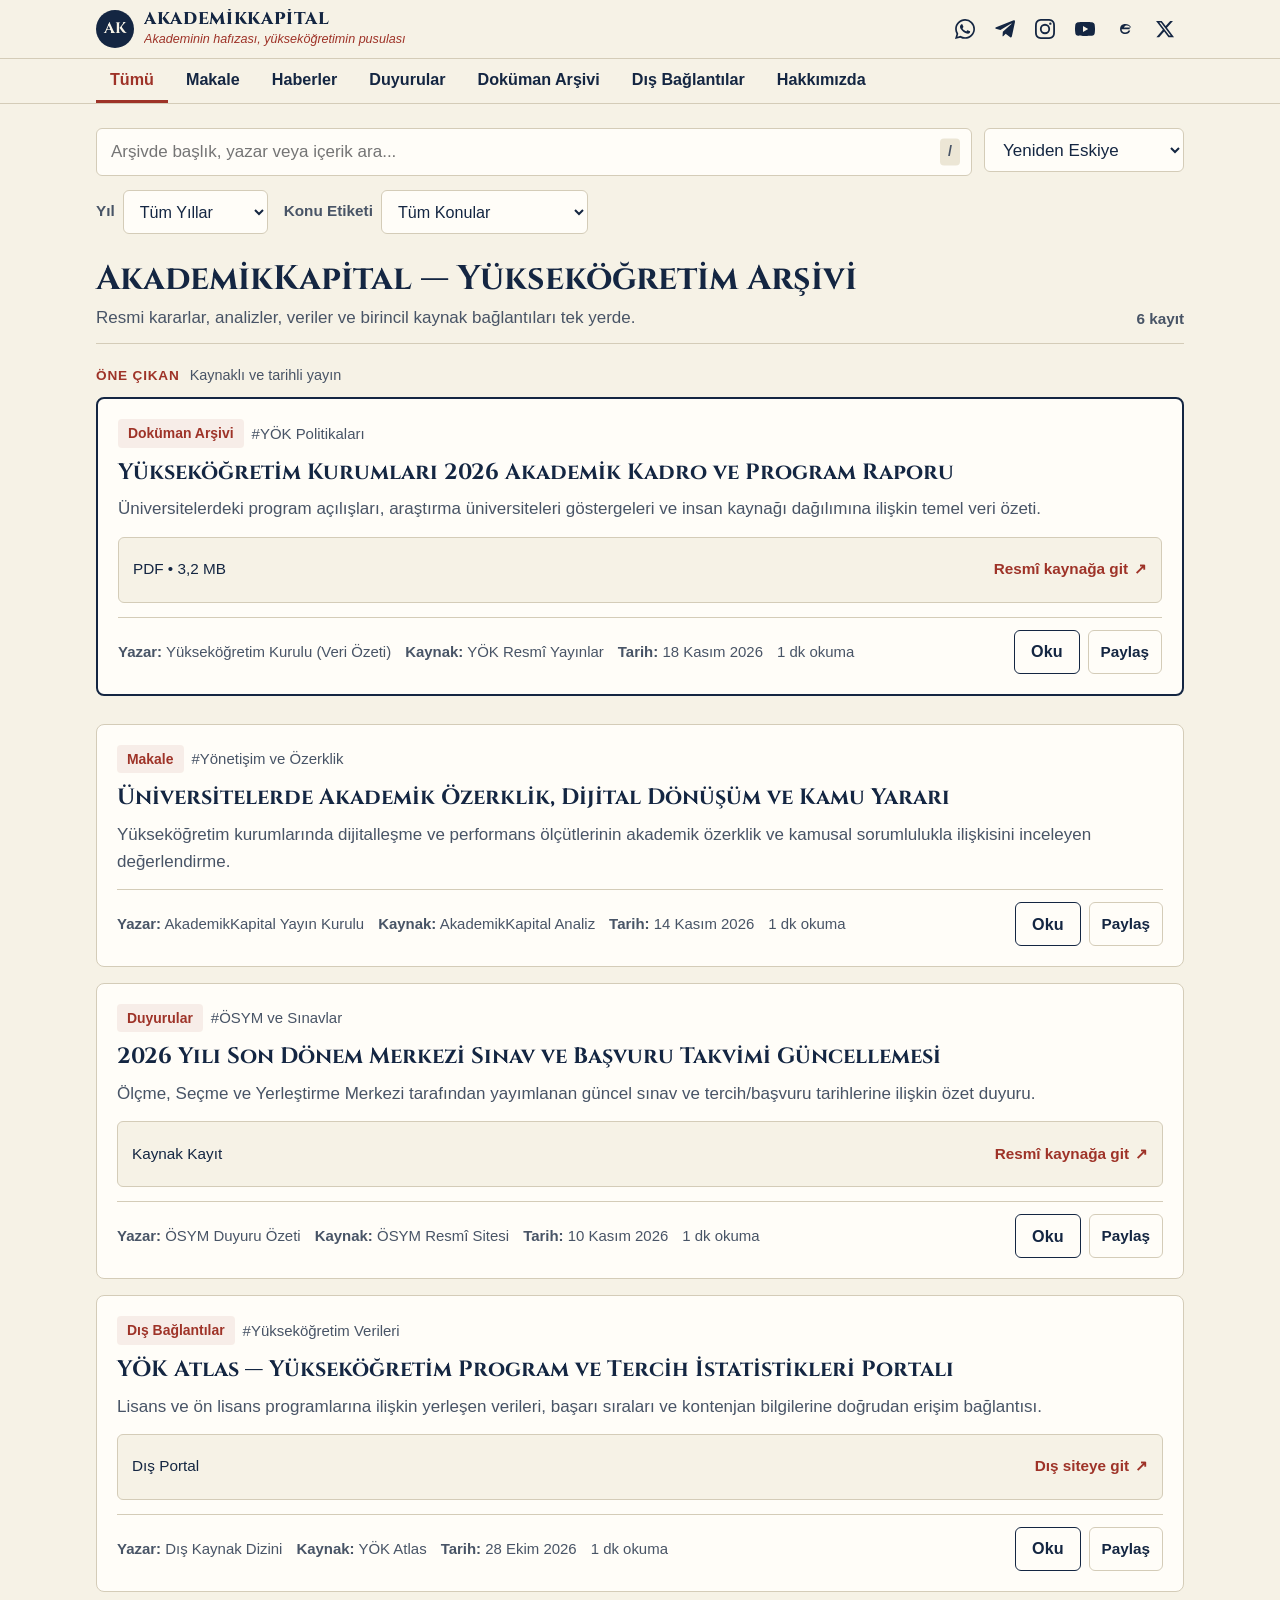
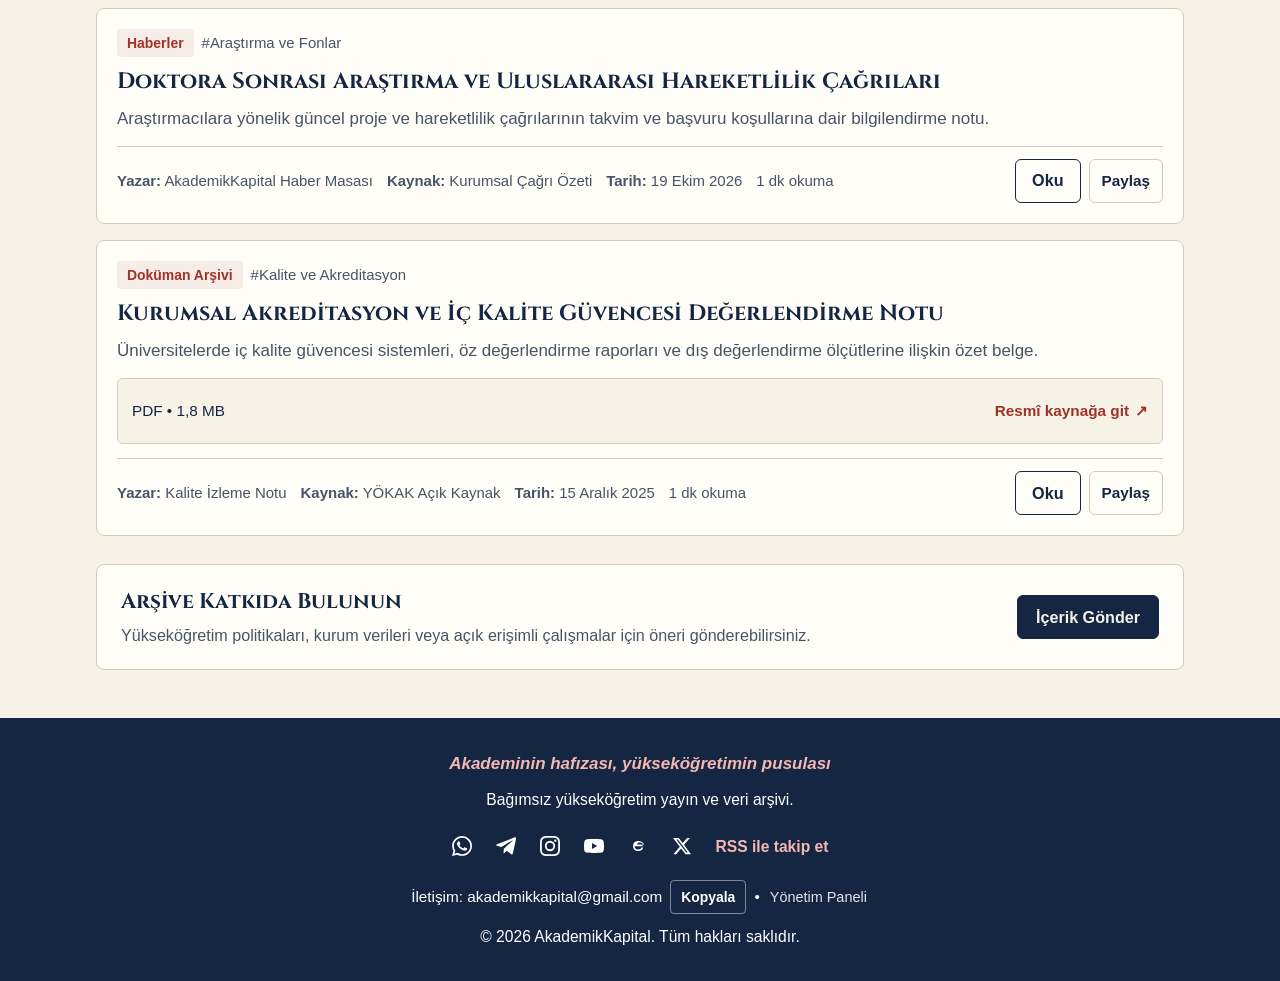
==== commit ef6de318: "Enhance SEO and social media integration in index.html Updated title and meta tags for better SEO an" ====
--- a/index.html
+++ b/index.html
@@ -11,18 +11,26 @@
 
   <meta charset="UTF-8">
   <meta name="viewport" content="width=device-width, initial-scale=1.0, viewport-fit=cover">
-  <title>AkademikKapital — Yükseköğretim Yayın ve Veri Arşivi</title>
-  <meta name="description" content="Yükseköğretim politikaları, YÖK ve ÖSYM düzenlemeleri, üniversite verileri, analizler ve resmi belgeler için bağımsız açık erişim arşiv.">
+  <title>AkademikKapital (Akademik Kap) — Yükseköğretim Yayın ve Veri Arşivi</title>
+  <meta name="description" content="AkademikKapital (akademik kap): Yükseköğretim politikaları, YÖK ve ÖSYM düzenlemeleri, üniversite verileri, analizler ve resmi belgeler için bağımsız açık erişim arşiv.">
+  <meta name="keywords" content="akademik kap, akademik kapital, AkademikKapital, yükseköğretim arşivi, YÖK, ÖSYM, üniversite verileri, akademik politika, yükseköğretim haberleri">
+  <meta name="robots" content="index, follow, max-image-preview:large, max-snippet:-1, max-video-preview:-1">
   <link rel="canonical" href="https://akademikkapital.vercel.app/">
 
   <!-- Open Graph / Sosyal Paylaşım Etiketleri -->
   <meta property="og:type" content="website">
   <meta property="og:locale" content="tr_TR">
   <meta property="og:site_name" content="AkademikKapital">
-  <meta property="og:title" id="ogTitle" content="AkademikKapital — Akademinin hafızası, yükseköğretimin pusulası">
-  <meta property="og:description" id="ogDesc" content="Yükseköğretim gündemini izleyen, analiz ve rapor yayımlayan bağımsız açık erişim yayın ve veri arşivi.">
+  <meta property="og:title" id="ogTitle" content="AkademikKapital (Akademik Kap) — Akademinin hafızası, yükseköğretimin pusulası">
+  <meta property="og:description" id="ogDesc" content="Akademik kap ve AkademikKapital: Yükseköğretim gündemini izleyen, analiz ve rapor yayımlayan bağımsız açık erişim yayın ve veri arşivi.">
   <meta property="og:image" id="ogImage" content="https://akademikkapital.vercel.app/og-cover.png">
   <meta property="og:url" id="ogUrl" content="https://akademikkapital.vercel.app/">
+
+  <!-- Twitter / X Kart Etiketleri -->
+  <meta name="twitter:card" content="summary_large_image">
+  <meta name="twitter:title" id="twTitle" content="AkademikKapital (Akademik Kap) — Yükseköğretim Yayın ve Veri Arşivi">
+  <meta name="twitter:description" id="twDesc" content="Yükseköğretim politikaları, YÖK ve ÖSYM düzenlemeleri, analizler ve resmi belgeler için açık erişim arşiv.">
+  <meta name="twitter:image" id="twImage" content="https://akademikkapital.vercel.app/og-cover.png">
 
   <!-- RSS Besleme Bağlantısı -->
   <link rel="alternate" type="application/rss+xml" title="AkademikKapital RSS Beslemesi" href="feed.xml">
@@ -33,15 +41,48 @@
   <link rel="preconnect" href="https://fonts.gstatic.com" crossorigin>
   <link href="https://fonts.googleapis.com/css2?family=Cinzel:wght@600;700;800&family=Inter:wght@400;500;600;700&display=swap" rel="stylesheet">
 
-  <!-- Yapılandırılmış Veri (schema.org CollectionPage) -->
+  <!-- Yapılandırılmış Veri (Organization + WebSite + CollectionPage) -->
   <script type="application/ld+json">
   {
     "@context": "https://schema.org",
-    "@type": "CollectionPage",
-    "name": "AkademikKapital",
-    "description": "Yükseköğretim politikaları, analizler, duyurular ve veri arşivi.",
-    "url": "https://akademikkapital.vercel.app/",
-    "inLanguage": "tr"
+    "@graph": [
+      {
+        "@type": "Organization",
+        "@id": "https://akademikkapital.vercel.app/#organization",
+        "name": "AkademikKapital",
+        "alternateName": ["Akademik Kap", "Akademik Kapital"],
+        "url": "https://akademikkapital.vercel.app/",
+        "email": "akademikkapital@gmail.com",
+        "slogan": "Akademinin hafızası, yükseköğretimin pusulası"
+      },
+      {
+        "@type": "WebSite",
+        "@id": "https://akademikkapital.vercel.app/#website",
+        "name": "AkademikKapital",
+        "alternateName": "Akademik Kap",
+        "url": "https://akademikkapital.vercel.app/",
+        "inLanguage": "tr",
+        "publisher": {
+          "@id": "https://akademikkapital.vercel.app/#organization"
+        },
+        "potentialAction": {
+          "@type": "SearchAction",
+          "target": "https://akademikkapital.vercel.app/?q={search_term_string}",
+          "query-input": "required name=search_term_string"
+        }
+      },
+      {
+        "@type": "CollectionPage",
+        "@id": "https://akademikkapital.vercel.app/#collection",
+        "name": "AkademikKapital Yükseköğretim Arşivi",
+        "description": "Yükseköğretim politikaları, analizler, duyurular, belgeler ve veri arşivi.",
+        "url": "https://akademikkapital.vercel.app/",
+        "isPartOf": {
+          "@id": "https://akademikkapital.vercel.app/#website"
+        },
+        "inLanguage": "tr"
+      }
+    ]
   }
   </script>
 
@@ -67,29 +108,8 @@
         </span>
       </a>
 
-      <!-- İkonlu Sosyal Bağlantılar -->
-      <nav class="top-social" aria-label="Sosyal kanallar">
-        <a href="https://whatsapp.com/channel/0029Vb6" target="_blank" rel="noopener noreferrer" aria-label="WhatsApp" title="WhatsApp">
-          <svg class="social-icon" viewBox="0 0 24 24" width="20" height="20" aria-hidden="true">
-            <path fill="currentColor" d="M20.52 3.48A11.82 11.82 0 0 0 12.06 0C5.49 0 .14 5.35.14 11.92c0 2.1.55 4.15 1.6 5.96L0 24l6.29-1.65a11.88 11.88 0 0 0 5.77 1.47h.01c6.57 0 11.92-5.35 11.92-11.92 0-3.18-1.24-6.18-3.47-8.42zm-8.45 18.33h-.01a9.87 9.87 0 0 1-5.03-1.38l-.36-.21-3.73.98 1-3.64-.24-.37a9.85 9.85 0 0 1-1.51-5.23c0-5.45 4.44-9.89 9.9-9.89 2.64 0 5.12 1.03 6.99 2.9a9.83 9.83 0 0 1 2.89 7c0 5.45-4.44 9.89-9.9 9.89zm5.42-7.41c-.3-.15-1.76-.87-2.03-.97-.27-.1-.47-.15-.67.15-.2.3-.77.97-.94 1.17-.17.2-.35.22-.65.07-.3-.15-1.26-.46-2.4-1.48-.89-.79-1.49-1.77-1.66-2.07-.17-.3-.02-.46.13-.61.13-.13.3-.35.45-.52.15-.17.2-.3.3-.5.1-.2.05-.37-.02-.52-.07-.15-.67-1.61-.92-2.2-.24-.58-.49-.5-.67-.51h-.57c-.2 0-.52.07-.8.37-.27.3-1.05 1.02-1.05 2.49s1.07 2.89 1.22 3.09c.15.2 2.11 3.22 5.11 4.52.71.31 1.27.49 1.7.63.72.23 1.37.2 1.89.12.58-.09 1.76-.72 2.01-1.41.25-.69.25-1.29.17-1.41-.07-.12-.27-.2-.57-.35z"/>
-          </svg>
-        </a>
-        <a href="https://t.me/akademikkapital" target="_blank" rel="noopener noreferrer" aria-label="Telegram" title="Telegram">
-          <svg class="social-icon" viewBox="0 0 24 24" width="20" height="20" aria-hidden="true">
-            <path fill="currentColor" d="M23.91 3.79L20.3 20.84c-.25 1.21-.98 1.5-2 .94l-5.5-4.07-2.66 2.57c-.3.3-.55.55-1.12.55l.4-5.64 10.28-9.28c.45-.4-.1-.62-.69-.22L6.52 13.32 1.05 11.61c-1.19-.37-1.21-1.19.25-1.76L22.39 1.59c.99-.37 1.86.22 1.52 2.2z"/>
-          </svg>
-        </a>
-        <a href="https://instagram.com/akademikkapital" target="_blank" rel="noopener noreferrer" aria-label="Instagram" title="Instagram">
-          <svg class="social-icon" viewBox="0 0 24 24" width="20" height="20" aria-hidden="true">
-            <path fill="currentColor" d="M12 2.16c3.2 0 3.58.01 4.85.07 1.17.05 1.8.25 2.23.41.56.22.96.48 1.38.9.42.42.68.82.9 1.38.16.42.36 1.06.41 2.23.06 1.27.07 1.65.07 4.85s-.01 3.58-.07 4.85c-.05 1.17-.25 1.8-.41 2.23a3.72 3.72 0 0 1-.9 1.38 3.72 3.72 0 0 1-1.38.9c-.42.16-1.06.36-2.23.41-1.27.06-1.65.07-4.85.07s-3.58-.01-4.85-.07c-1.17-.05-1.8-.25-2.23-.41a3.72 3.72 0 0 1-1.38-.9 3.72 3.72 0 0 1-.9-1.38c-.16-.42-.36-1.06-.41-2.23C2.17 15.58 2.16 15.2 2.16 12s.01-3.58.07-4.85c.05-1.17.25-1.8.41-2.23.22-.56.48-.96.9-1.38.42-.42.82-.68 1.38-.9.42-.16 1.06-.36 2.23-.41C8.42 2.17 8.8 2.16 12 2.16zM12 0C8.74 0 8.33.01 7.05.07 5.78.13 4.9.33 4.14.63a5.88 5.88 0 0 0-2.12 1.38A5.88 5.88 0 0 0 .63 4.14C.33 4.9.13 5.78.07 7.05.01 8.33 0 8.74 0 12s.01 3.67.07 4.95c.06 1.27.26 2.15.56 2.91.31.79.72 1.46 1.39 2.12.66.67 1.33 1.08 2.12 1.39.76.3 1.64.5 2.91.56 1.28.06 1.69.07 4.95.07s3.67-.01 4.95-.07c1.27-.06 2.15-.26 2.91-.56.79-.31 1.46-.72 2.12-1.39.67-.66 1.08-1.33 1.39-2.12.3-.76.5-1.64.56-2.91.06-1.28.07-1.69.07-4.95s-.01-3.67-.07-4.95c-.06-1.27-.26-2.15-.56-2.91a5.88 5.88 0 0 0-1.39-2.12A5.88 5.88 0 0 0 19.86.63c-.76-.3-1.64-.5-2.91-.56C15.67.01 15.26 0 12 0zm0 5.84A6.16 6.16 0 1 0 18.16 12 6.16 6.16 0 0 0 12 5.84zm0 10.16A4 4 0 1 1 16 12a4 4 0 0 1-4 4zm6.41-11.85a1.44 1.44 0 1 0 1.44 1.44 1.44 1.44 0 0 0-1.44-1.44z"/>
-          </svg>
-        </a>
-        <a href="https://youtube.com/@akademikkapital" target="_blank" rel="noopener noreferrer" aria-label="YouTube" title="YouTube">
-          <svg class="social-icon" viewBox="0 0 24 24" width="20" height="20" aria-hidden="true">
-            <path fill="currentColor" d="M23.5 6.2a3 3 0 0 0-2.12-2.12C19.5 3.57 12 3.57 12 3.57s-7.5 0-9.38.51A3 3 0 0 0 .5 6.2 31.3 31.3 0 0 0 0 12a31.3 31.3 0 0 0 .5 5.8 3 3 0 0 0 2.12 2.12c1.88.51 9.38.51 9.38.51s7.5 0 9.38-.51a3 3 0 0 0 2.12-2.12A31.3 31.3 0 0 0 24 12a31.3 31.3 0 0 0-.5-5.8zM9.6 15.6V8.4l6.24 3.6-6.24 3.6z"/>
-          </svg>
-        </a>
-      </nav>
+      <!-- Dinamik İkonlu Sosyal Bağlantılar -->
+      <nav id="topSocialNav" class="top-social" aria-label="Sosyal kanallar"></nav>
     </div>
   </header>
 
@@ -153,7 +173,7 @@
       <!-- Tek H1 Sayfa Başlığı ve Durum Özeti -->
       <div class="archive-heading-row">
         <div>
-          <h1 id="pageMainHeading" class="page-h1">Yükseköğretim Arşivi</h1>
+          <h1 id="pageMainHeading" class="page-h1">AkademikKapital — Yükseköğretim Arşivi</h1>
           <p id="activeViewNote" class="view-subtitle">Resmi kararlar, analizler, veriler ve birincil kaynak bağlantıları tek yerde.</p>
         </div>
         <span id="resultCount" class="result-count" aria-live="polite">0 kayıt</span>
@@ -197,7 +217,7 @@
 
       <article class="prose-column">
         <h1 id="aboutHeading" class="page-h1">Hakkımızda</h1>
-        <p class="prose-lead">AkademikKapital; yükseköğretim gündemini izleyen, analiz ve rapor yayımlayan, akademisyenlerin, araştırmacıların ve politika izleyicilerinin düzenli uğradığı bağımsız bir açık erişim yayın ve veri arşividir.</p>
+        <p class="prose-lead">AkademikKapital (akademik kap); yükseköğretim gündemini izleyen, analiz ve rapor yayımlayan, akademisyenlerin, araştırmacıların ve politika izleyicilerinin düzenli uğradığı bağımsız bir açık erişim yayın ve veri arşividir.</p>
 
         <h2>Bağımsızlık Beyanı</h2>
         <p>AkademikKapital herhangi bir kurumun, siyasi yapının veya ticari çıkar grubunun yayın organı değildir. Yayın seçkisi ve editoryal öncelikler kamusal bilgiye erişim, doğruluk ve akademik ölçütler temelinde belirlenir.</p>
@@ -266,6 +286,10 @@
           </div>
         </header>
 
+        <figure id="detailImageFigure" class="detail-figure hidden">
+          <img id="detailImage" src="" alt="" itemprop="image">
+        </figure>
+
         <div id="detailBody" class="detail-body" itemprop="articleBody"></div>
 
         <div id="detailPrimaryLinkBox" class="primary-source-box hidden">
@@ -287,29 +311,7 @@
       <p class="footer-slogan">Akademinin hafızası, yükseköğretimin pusulası</p>
       <p class="footer-desc">Bağımsız yükseköğretim yayın ve veri arşivi.</p>
 
-      <nav class="footer-social" aria-label="Alt bilgi sosyal bağlantıları">
-        <a href="https://whatsapp.com/channel/0029Vb6" target="_blank" rel="noopener noreferrer" aria-label="WhatsApp" title="WhatsApp">
-          <svg class="social-icon" viewBox="0 0 24 24" width="20" height="20" aria-hidden="true">
-            <path fill="currentColor" d="M20.52 3.48A11.82 11.82 0 0 0 12.06 0C5.49 0 .14 5.35.14 11.92c0 2.1.55 4.15 1.6 5.96L0 24l6.29-1.65a11.88 11.88 0 0 0 5.77 1.47h.01c6.57 0 11.92-5.35 11.92-11.92 0-3.18-1.24-6.18-3.47-8.42zm-8.45 18.33h-.01a9.87 9.87 0 0 1-5.03-1.38l-.36-.21-3.73.98 1-3.64-.24-.37a9.85 9.85 0 0 1-1.51-5.23c0-5.45 4.44-9.89 9.9-9.89 2.64 0 5.12 1.03 6.99 2.9a9.83 9.83 0 0 1 2.89 7c0 5.45-4.44 9.89-9.9 9.89zm5.42-7.41c-.3-.15-1.76-.87-2.03-.97-.27-.1-.47-.15-.67.15-.2.3-.77.97-.94 1.17-.17.2-.35.22-.65.07-.3-.15-1.26-.46-2.4-1.48-.89-.79-1.49-1.77-1.66-2.07-.17-.3-.02-.46.13-.61.13-.13.3-.35.45-.52.15-.17.2-.3.3-.5.1-.2.05-.37-.02-.52-.07-.15-.67-1.61-.92-2.2-.24-.58-.49-.5-.67-.51h-.57c-.2 0-.52.07-.8.37-.27.3-1.05 1.02-1.05 2.49s1.07 2.89 1.22 3.09c.15.2 2.11 3.22 5.11 4.52.71.31 1.27.49 1.7.63.72.23 1.37.2 1.89.12.58-.09 1.76-.72 2.01-1.41.25-.69.25-1.29.17-1.41-.07-.12-.27-.2-.57-.35z"/>
-          </svg>
-        </a>
-        <a href="https://t.me/akademikkapital" target="_blank" rel="noopener noreferrer" aria-label="Telegram" title="Telegram">
-          <svg class="social-icon" viewBox="0 0 24 24" width="20" height="20" aria-hidden="true">
-            <path fill="currentColor" d="M23.91 3.79L20.3 20.84c-.25 1.21-.98 1.5-2 .94l-5.5-4.07-2.66 2.57c-.3.3-.55.55-1.12.55l.4-5.64 10.28-9.28c.45-.4-.1-.62-.69-.22L6.52 13.32 1.05 11.61c-1.19-.37-1.21-1.19.25-1.76L22.39 1.59c.99-.37 1.86.22 1.52 2.2z"/>
-          </svg>
-        </a>
-        <a href="https://instagram.com/akademikkapital" target="_blank" rel="noopener noreferrer" aria-label="Instagram" title="Instagram">
-          <svg class="social-icon" viewBox="0 0 24 24" width="20" height="20" aria-hidden="true">
-            <path fill="currentColor" d="M12 2.16c3.2 0 3.58.01 4.85.07 1.17.05 1.8.25 2.23.41.56.22.96.48 1.38.9.42.42.68.82.9 1.38.16.42.36 1.06.41 2.23.06 1.27.07 1.65.07 4.85s-.01 3.58-.07 4.85c-.05 1.17-.25 1.8-.41 2.23a3.72 3.72 0 0 1-.9 1.38 3.72 3.72 0 0 1-1.38.9c-.42.16-1.06.36-2.23.41-1.27.06-1.65.07-4.85.07s-3.58-.01-4.85-.07c-1.17-.05-1.8-.25-2.23-.41a3.72 3.72 0 0 1-1.38-.9 3.72 3.72 0 0 1-.9-1.38c-.16-.42-.36-1.06-.41-2.23C2.17 15.58 2.16 15.2 2.16 12s.01-3.58.07-4.85c.05-1.17.25-1.8.41-2.23.22-.56.48-.96.9-1.38.42-.42.82-.68 1.38-.9.42-.16 1.06-.36 2.23-.41C8.42 2.17 8.8 2.16 12 2.16zM12 0C8.74 0 8.33.01 7.05.07 5.78.13 4.9.33 4.14.63a5.88 5.88 0 0 0-2.12 1.38A5.88 5.88 0 0 0 .63 4.14C.33 4.9.13 5.78.07 7.05.01 8.33 0 8.74 0 12s.01 3.67.07 4.95c.06 1.27.26 2.15.56 2.91.31.79.72 1.46 1.39 2.12.66.67 1.33 1.08 2.12 1.39.76.3 1.64.5 2.91.56 1.28.06 1.69.07 4.95.07s3.67-.01 4.95-.07c1.27-.06 2.15-.26 2.91-.56.79-.31 1.46-.72 2.12-1.39.67-.66 1.08-1.33 1.39-2.12.3-.76.5-1.64.56-2.91.06-1.28.07-1.69.07-4.95s-.01-3.67-.07-4.95c-.06-1.27-.26-2.15-.56-2.91a5.88 5.88 0 0 0-1.39-2.12A5.88 5.88 0 0 0 19.86.63c-.76-.3-1.64-.5-2.91-.56C15.67.01 15.26 0 12 0zm0 5.84A6.16 6.16 0 1 0 18.16 12 6.16 6.16 0 0 0 12 5.84zm0 10.16A4 4 0 1 1 16 12a4 4 0 0 1-4 4zm6.41-11.85a1.44 1.44 0 1 0 1.44 1.44 1.44 1.44 0 0 0-1.44-1.44z"/>
-          </svg>
-        </a>
-        <a href="https://youtube.com/@akademikkapital" target="_blank" rel="noopener noreferrer" aria-label="YouTube" title="YouTube">
-          <svg class="social-icon" viewBox="0 0 24 24" width="20" height="20" aria-hidden="true">
-            <path fill="currentColor" d="M23.5 6.2a3 3 0 0 0-2.12-2.12C19.5 3.57 12 3.57 12 3.57s-7.5 0-9.38.51A3 3 0 0 0 .5 6.2 31.3 31.3 0 0 0 0 12a31.3 31.3 0 0 0 .5 5.8 3 3 0 0 0 2.12 2.12c1.88.51 9.38.51 9.38.51s7.5 0 9.38-.51a3 3 0 0 0 2.12-2.12A31.3 31.3 0 0 0 24 12a31.3 31.3 0 0 0-.5-5.8zM9.6 15.6V8.4l6.24 3.6-6.24 3.6z"/>
-          </svg>
-        </a>
-        <a href="feed.xml" id="rssFollowLink" class="rss-link">RSS ile takip et</a>
-      </nav>
+      <nav id="footerSocialNav" class="footer-social" aria-label="Alt bilgi sosyal bağlantıları"></nav>
 
       <div class="footer-contact-line">
         <span>İletişim: akademikkapital@gmail.com</span>
@@ -395,7 +397,7 @@
     </div>
   </dialog>
 
-  <!-- GENİŞ YÖNETİM PANELİ (Yayın Niteliği Seçeneği ve Bülten Kaldırıldı) -->
+  <!-- GENİŞ YÖNETİM PANELİ -->
   <dialog id="adminDialog" class="dialog-box dialog-admin-full" aria-labelledby="adminDialogTitle">
     <div class="dialog-panel dialog-admin-panel">
       <div class="dialog-head">
@@ -421,6 +423,7 @@
             <h3 id="newRecordHeading">Yeni Arşiv Kaydı Ekle / Düzenle</h3>
             <form id="adminRecordForm" class="stack-form">
               <input type="hidden" id="adminEditId" value="">
+              <input type="hidden" id="admExistingImage" value="">
 
               <div class="field-group">
                 <label for="admTitle">Başlık *</label>
@@ -471,6 +474,16 @@
                 <input type="url" id="admSourceUrl" placeholder="https://...">
               </div>
 
+              <!-- Editör Görsel Yükleme Alanı -->
+              <div class="field-group">
+                <label for="admImageFile">Görsel Yükle (PNG, JPG, WEBP)</label>
+                <input type="file" id="admImageFile" accept="image/png,image/jpeg,image/webp,image/gif">
+                <div id="admImagePreviewWrap" class="image-preview-box hidden">
+                  <img id="admImagePreview" src="" alt="Yüklenen görsel önizlemesi">
+                  <button type="button" id="removeAdmImageBtn" class="btn-danger-ghost">Görseli Kaldır</button>
+                </div>
+              </div>
+
               <div class="field-group">
                 <label for="admSummary">Kısa Özet (En fazla 2 satır) *</label>
                 <textarea id="admSummary" rows="2" required placeholder="Kart üzerinde görünecek kısa özet"></textarea>
@@ -478,7 +491,7 @@
 
               <div class="field-group">
                 <label for="admBody">Detay Metni *</label>
-                <textarea id="admBody" rows="9" required placeholder="Yazının tam metnini veya detaylı açıklamasını buraya yazınız..."></textarea>
+                <textarea id="admBody" rows="8" required placeholder="Yazının tam metnini veya detaylı açıklamasını buraya yazınız..."></textarea>
               </div>
 
               <label class="consent-check dark-check">
@@ -494,8 +507,42 @@
             </form>
           </section>
 
-          <!-- Sağ Geniş Alan: Kayıtlı İçerikler Yönetimi ve Onay Kuyruğu -->
+          <!-- Sağ Geniş Alan: Sosyal Bağlantılar, Onay Kuyruğu ve Kayıtlı İçerikler -->
           <div class="admin-side-column">
+            <!-- Sosyal Medya / Bağlantı Ekleme Alanı -->
+            <section class="admin-block" aria-labelledby="socialLinksHeading">
+              <h3 id="socialLinksHeading">Sosyal Medya ve Platform Bağlantıları</h3>
+              <form id="adminSocialForm" class="stack-form">
+                <div class="two-col">
+                  <div class="field-group">
+                    <label for="socPlatformSelect">Platform</label>
+                    <select id="socPlatformSelect">
+                      <option value="x">X (Twitter)</option>
+                      <option value="threads">Threads</option>
+                      <option value="telegram">Telegram</option>
+                      <option value="whatsapp">WhatsApp</option>
+                      <option value="instagram">Instagram</option>
+                      <option value="youtube">YouTube</option>
+                      <option value="custom">Diğer / Yeni Platform</option>
+                    </select>
+                  </div>
+                  <div class="field-group">
+                    <label for="socCustomLabel">Etiket / Ad</label>
+                    <input type="text" id="socCustomLabel" placeholder="Örn: LinkedIn, Bluesky">
+                  </div>
+                </div>
+
+                <div class="field-group">
+                  <label for="socUrlInput">Bağlantı URL *</label>
+                  <input type="url" id="socUrlInput" required placeholder="https://...">
+                </div>
+
+                <button type="submit" class="btn-secondary">Bağlantı Ekle / Güncelle</button>
+              </form>
+
+              <div id="adminSocialList" class="social-manage-list"></div>
+            </section>
+
             <section class="admin-block" aria-labelledby="pendingHeading">
               <h3 id="pendingHeading">Editör Onayı Bekleyen Gönderimler</h3>
               <div id="pendingQueueList" class="pending-queue"></div>
--- a/style.css
+++ b/style.css
@@ -21,6 +21,8 @@
   --font-sans: 'Inter', -apple-system, BlinkMacSystemFont, 'Segoe UI', Roboto, sans-serif;
 
   --safe-top: env(safe-area-inset-top, 0px);
+  --safe-left: env(safe-area-inset-left, 0px);
+  --safe-right: env(safe-area-inset-right, 0px);
   --safe-bottom: env(safe-area-inset-bottom, 0px);
 }
 
@@ -40,6 +42,7 @@
   font-size: 17px;
   line-height: 1.6;
   -webkit-text-size-adjust: 100%;
+  overflow-x: clip;
 }
 
 body {
@@ -49,8 +52,17 @@
   min-height: 100dvh;
   display: flex;
   flex-direction: column;
-  overflow-x: hidden;
+  overflow-x: clip;
+  padding-left: var(--safe-left);
+  padding-right: var(--safe-right);
   padding-bottom: var(--safe-bottom);
+}
+
+img,
+picture,
+svg {
+  max-width: 100%;
+  display: block;
 }
 
 :focus-visible {
@@ -120,7 +132,8 @@
   display: flex;
   align-items: center;
   justify-content: space-between;
-  gap: 12px;
+  gap: 10px;
+  min-width: 0;
 }
 
 .brand-link {
@@ -130,6 +143,8 @@
   text-decoration: none;
   color: var(--navy);
   min-height: 44px;
+  min-width: 0;
+  flex: 1 1 auto;
 }
 
 .ak-badge {
@@ -156,14 +171,17 @@
 .brand-name {
   font-family: var(--font-serif);
   font-weight: 800;
-  font-size: 1rem;
+  font-size: clamp(0.86rem, 2.2vw, 1rem);
   letter-spacing: 0.04em;
   line-height: 1.15;
   color: var(--navy);
+  white-space: nowrap;
+  overflow: hidden;
+  text-overflow: ellipsis;
 }
 
 .brand-slogan {
-  font-size: 0.75rem;
+  font-size: 0.74rem;
   font-style: italic;
   font-weight: 500;
   color: var(--red);
@@ -175,13 +193,14 @@
 .top-social {
   display: flex;
   align-items: center;
-  gap: 4px;
+  gap: 2px;
+  flex-shrink: 0;
 }
 
 .top-social a {
   color: var(--navy);
   text-decoration: none;
-  width: 40px;
+  width: 38px;
   height: 44px;
   display: inline-flex;
   align-items: center;
@@ -231,6 +250,7 @@
   min-height: 44px;
   white-space: nowrap;
   cursor: pointer;
+  flex-shrink: 0;
 }
 
 .tab-item:hover {
@@ -251,17 +271,19 @@
   max-width: 1120px;
   margin: 0 auto;
   padding: 24px 16px 48px;
+  min-width: 0;
 }
 
 .toolbar {
   display: grid;
-  grid-template-columns: 1fr 190px;
+  grid-template-columns: minmax(0, 1fr) minmax(160px, 200px);
   gap: 12px;
   margin-bottom: 14px;
 }
 
 .search-field-wrap {
   position: relative;
+  min-width: 0;
 }
 
 .search-input,
@@ -280,6 +302,7 @@
   border: 1px solid var(--border);
   border-radius: 6px;
   padding: 10px 14px;
+  min-width: 0;
 }
 
 .search-input {
@@ -304,7 +327,7 @@
   display: flex;
   flex-wrap: wrap;
   align-items: center;
-  gap: 14px;
+  gap: 12px 16px;
   margin-bottom: 24px;
 }
 
@@ -312,6 +335,7 @@
   display: flex;
   align-items: center;
   gap: 8px;
+  flex: 0 1 auto;
 }
 
 .filter-control label {
@@ -322,7 +346,7 @@
 
 .filter-select {
   width: auto;
-  min-width: 150px;
+  min-width: 145px;
   padding: 8px 12px;
   font-size: 0.95rem;
 }
@@ -344,12 +368,17 @@
   border-bottom: 1px solid var(--border);
 }
 
+.archive-heading-row > div {
+  min-width: 0;
+}
+
 .page-h1 {
   font-family: var(--font-serif);
-  font-size: clamp(1.5rem, 3vw, 2.05rem);
+  font-size: clamp(1.4rem, 3vw, 2rem);
   font-weight: 700;
   color: var(--navy);
   line-height: 1.25;
+  overflow-wrap: anywhere;
 }
 
 .view-subtitle {
@@ -363,6 +392,7 @@
   font-weight: 600;
   color: var(--text-secondary);
   white-space: nowrap;
+  flex-shrink: 0;
 }
 
 .status-banner {
@@ -385,6 +415,7 @@
 .section-eyebrow-row {
   display: flex;
   align-items: center;
+  flex-wrap: wrap;
   gap: 10px;
   margin-bottom: 10px;
 }
@@ -413,6 +444,7 @@
   border-radius: 8px;
   padding: 20px;
   transition: border-color 0.2s ease;
+  min-width: 0;
 }
 
 .archive-card--featured {
@@ -422,6 +454,15 @@
 
 .archive-card:hover {
   border-color: var(--navy);
+}
+
+.card-media-thumb {
+  width: 100%;
+  max-height: 300px;
+  object-fit: cover;
+  border-radius: 6px;
+  margin-bottom: 14px;
+  border: 1px solid var(--border);
 }
 
 .card-meta-top {
@@ -445,10 +486,11 @@
 
 .card-title {
   font-family: var(--font-serif);
-  font-size: 1.25rem;
+  font-size: clamp(1.12rem, 2.2vw, 1.3rem);
   font-weight: 700;
   line-height: 1.35;
   margin-bottom: 8px;
+  overflow-wrap: anywhere;
 }
 
 .card-title-btn {
@@ -518,13 +560,15 @@
 .card-attribution {
   display: flex;
   flex-wrap: wrap;
-  gap: 8px 14px;
+  gap: 6px 14px;
+  min-width: 0;
 }
 
 .card-actions {
   display: flex;
   align-items: center;
   gap: 8px;
+  flex-shrink: 0;
 }
 
 .load-more-wrap {
@@ -691,11 +735,13 @@
 .prose-column,
 .reading-column {
   max-width: 68ch;
+  width: 100%;
   margin: 0 auto;
   background-color: var(--bg-card);
   border: 1px solid var(--border);
   border-radius: 8px;
   padding: 28px 24px;
+  min-width: 0;
 }
 
 .prose-column h2 {
@@ -731,6 +777,7 @@
   font-weight: 700;
   color: var(--navy);
   text-decoration: none;
+  overflow-wrap: anywhere;
 }
 
 .quick-contact-form {
@@ -743,10 +790,11 @@
 
 .detail-title {
   font-family: var(--font-serif);
-  font-size: clamp(1.45rem, 2.8vw, 1.9rem);
+  font-size: clamp(1.38rem, 2.8vw, 1.9rem);
   color: var(--navy);
   margin: 10px 0;
   line-height: 1.3;
+  overflow-wrap: anywhere;
 }
 
 .detail-meta {
@@ -775,10 +823,25 @@
   color: var(--navy);
 }
 
+.detail-figure {
+  margin: 20px 0;
+  border: 1px solid var(--border);
+  border-radius: 8px;
+  overflow: hidden;
+  background: var(--bg-cream);
+}
+
+.detail-figure img {
+  width: 100%;
+  max-height: 460px;
+  object-fit: contain;
+}
+
 .detail-body {
   margin-top: 20px;
   font-size: 1rem;
   line-height: 1.7;
+  overflow-wrap: anywhere;
 }
 
 .detail-body p {
@@ -801,6 +864,7 @@
   color: var(--red);
   font-weight: 700;
   text-decoration: none;
+  overflow-wrap: anywhere;
 }
 
 .primary-source-box a:hover {
@@ -822,6 +886,7 @@
 .apa-text {
   font-size: 0.92rem;
   color: var(--text-secondary);
+  overflow-wrap: anywhere;
 }
 
 /* ==========================================================================
@@ -861,7 +926,7 @@
   flex-wrap: wrap;
   justify-content: center;
   align-items: center;
-  gap: 8px 14px;
+  gap: 8px 12px;
   margin: 4px 0;
 }
 
@@ -940,7 +1005,6 @@
   background-color: rgba(20, 38, 66, 0.72);
 }
 
-/* Geniş tam ekran çalışma alanı görünümü */
 dialog.dialog-admin-full {
   width: 1140px;
   max-width: 96vw;
@@ -954,6 +1018,7 @@
   padding: 24px;
   max-height: 90dvh;
   overflow-y: auto;
+  overflow-x: hidden;
   -webkit-overflow-scrolling: touch;
 }
 
@@ -980,6 +1045,7 @@
   color: var(--navy);
   font-size: 1.4rem;
   cursor: pointer;
+  flex-shrink: 0;
 }
 
 .admin-gate-box {
@@ -989,7 +1055,7 @@
 
 .admin-workspace-grid {
   display: grid;
-  grid-template-columns: 1.45fr 1fr;
+  grid-template-columns: minmax(0, 1.45fr) minmax(0, 1fr);
   gap: 28px;
   align-items: start;
 }
@@ -998,6 +1064,7 @@
   display: flex;
   flex-direction: column;
   gap: 22px;
+  min-width: 0;
 }
 
 .admin-block {
@@ -1005,6 +1072,7 @@
   border: 1px solid var(--border);
   border-radius: 8px;
   padding: 20px;
+  min-width: 0;
 }
 
 .admin-block h3 {
@@ -1014,6 +1082,26 @@
   margin-bottom: 14px;
 }
 
+.image-preview-box {
+  margin-top: 10px;
+  padding: 10px;
+  background: var(--bg-card);
+  border: 1px solid var(--border);
+  border-radius: 6px;
+  display: flex;
+  flex-wrap: wrap;
+  align-items: center;
+  justify-content: space-between;
+  gap: 12px;
+}
+
+.image-preview-box img {
+  max-height: 110px;
+  width: auto;
+  border-radius: 4px;
+  object-fit: cover;
+}
+
 .stack-form .field-group {
   margin-bottom: 14px;
 }
@@ -1027,7 +1115,7 @@
 
 .two-col {
   display: grid;
-  grid-template-columns: 1fr 1fr;
+  grid-template-columns: repeat(2, minmax(0, 1fr));
   gap: 14px;
 }
 
@@ -1039,15 +1127,18 @@
   flex-wrap: wrap;
 }
 
+.social-manage-list,
 .pending-queue,
 .admin-records-list {
   display: flex;
   flex-direction: column;
   gap: 10px;
-  max-height: 360px;
+  max-height: 320px;
   overflow-y: auto;
-}
-
+  margin-top: 14px;
+}
+
+.social-manage-row,
 .pending-item,
 .admin-record-row {
   background: var(--bg-card);
@@ -1061,20 +1152,28 @@
   flex-wrap: wrap;
 }
 
+.admin-record-info {
+  min-width: 0;
+  flex: 1 1 200px;
+}
+
 .admin-record-info strong {
   display: block;
   color: var(--navy);
   font-size: 0.95rem;
+  overflow-wrap: anywhere;
 }
 
 .admin-record-info span {
   font-size: 0.84rem;
   color: var(--text-secondary);
+  overflow-wrap: anywhere;
 }
 
 .admin-record-btns {
   display: flex;
   gap: 8px;
+  flex-wrap: wrap;
 }
 
 .live-toast {
@@ -1091,6 +1190,7 @@
   opacity: 0;
   pointer-events: none;
   transition: opacity 0.2s ease;
+  max-width: calc(100vw - 40px);
 }
 
 .live-toast.visible {
@@ -1102,7 +1202,7 @@
 }
 
 /* ==========================================================================
-   Mobil Öncelikli (360 px+) ve Yazdırma Stilleri
+   Mobil Öncelikli (360 px+), Tablet ve Masaüstü Responsivite
    ========================================================================== */
 @media (max-width: 900px) {
   .admin-workspace-grid {
@@ -1136,6 +1236,33 @@
 
   .dialog-admin-panel {
     padding: 18px 16px;
+  }
+}
+
+@media (max-width: 480px) {
+  .top-bar-inner {
+    padding: 0 10px;
+    gap: 6px;
+  }
+
+  .ak-badge {
+    width: 34px;
+    height: 34px;
+    font-size: 0.82rem;
+  }
+
+  .brand-slogan {
+    display: none;
+  }
+
+  .top-social a {
+    width: 34px;
+    height: 40px;
+  }
+
+  .social-icon {
+    width: 18px;
+    height: 18px;
   }
 }
 
